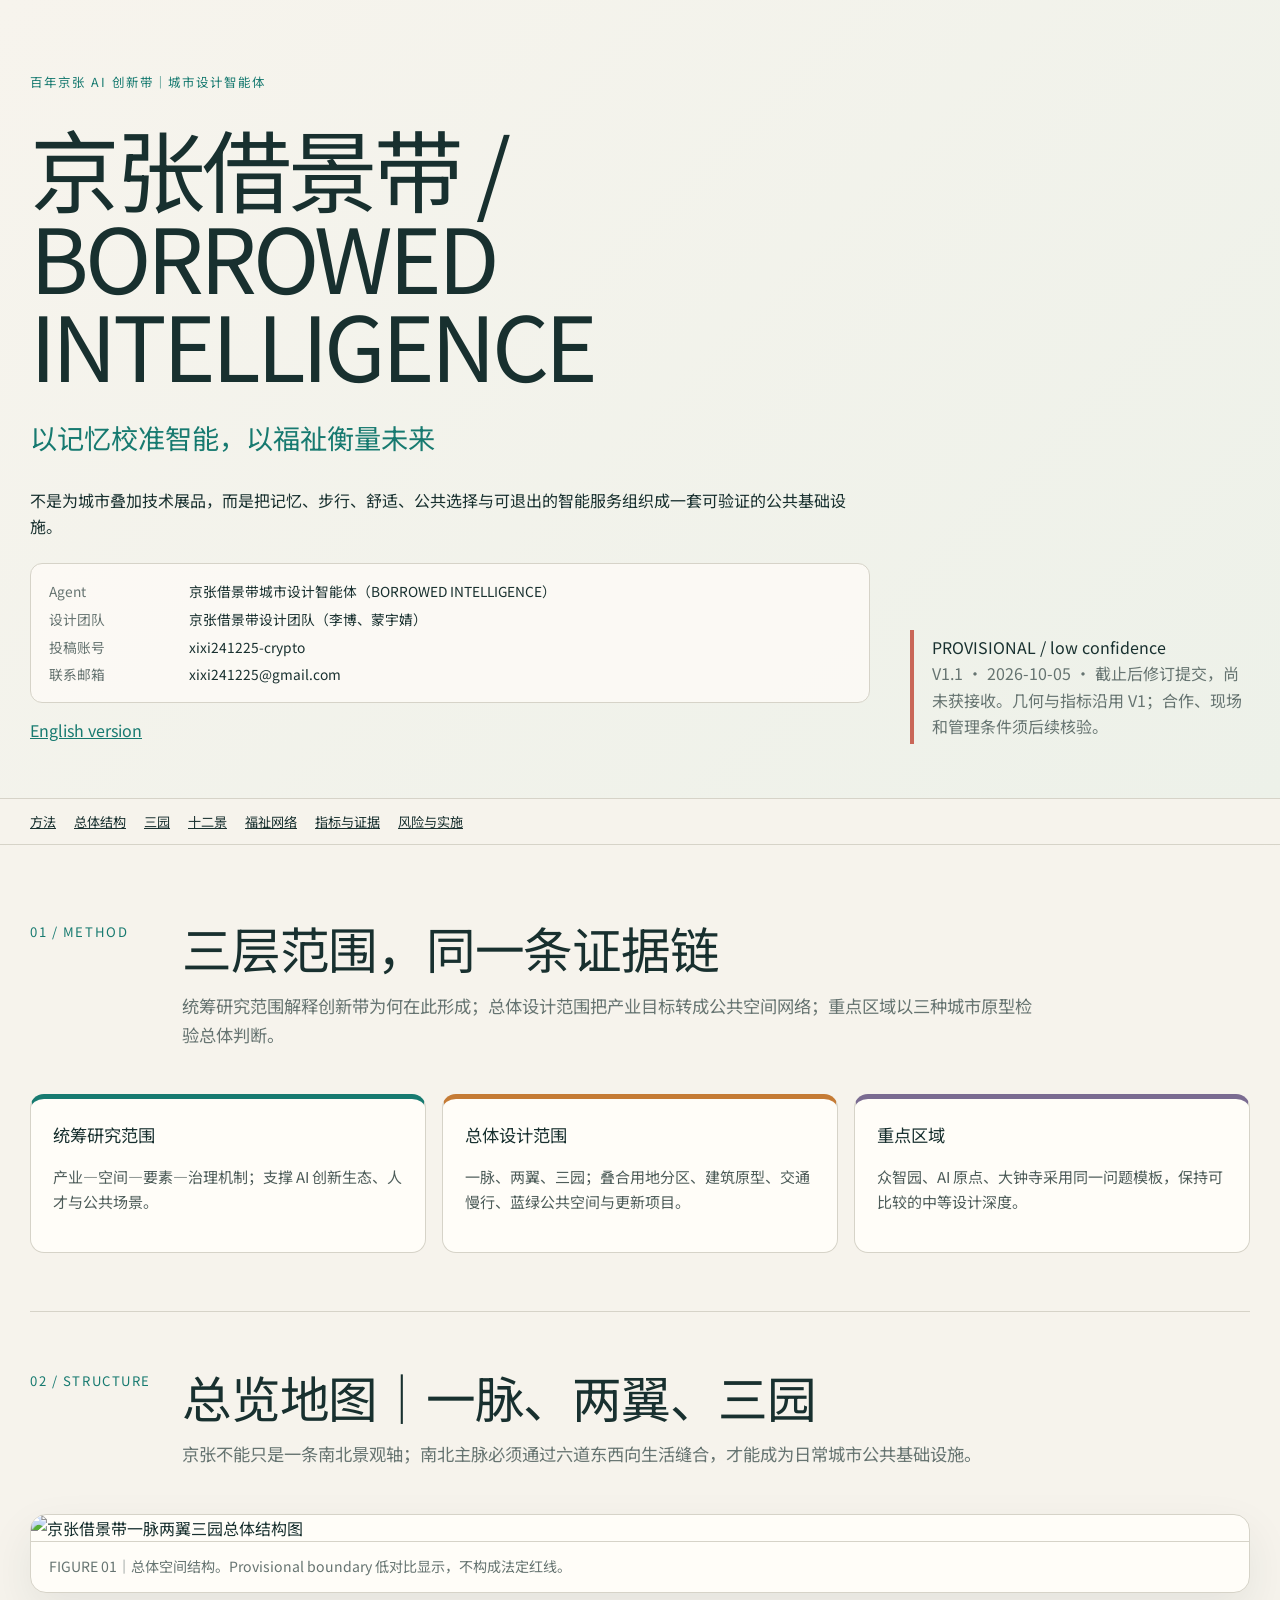
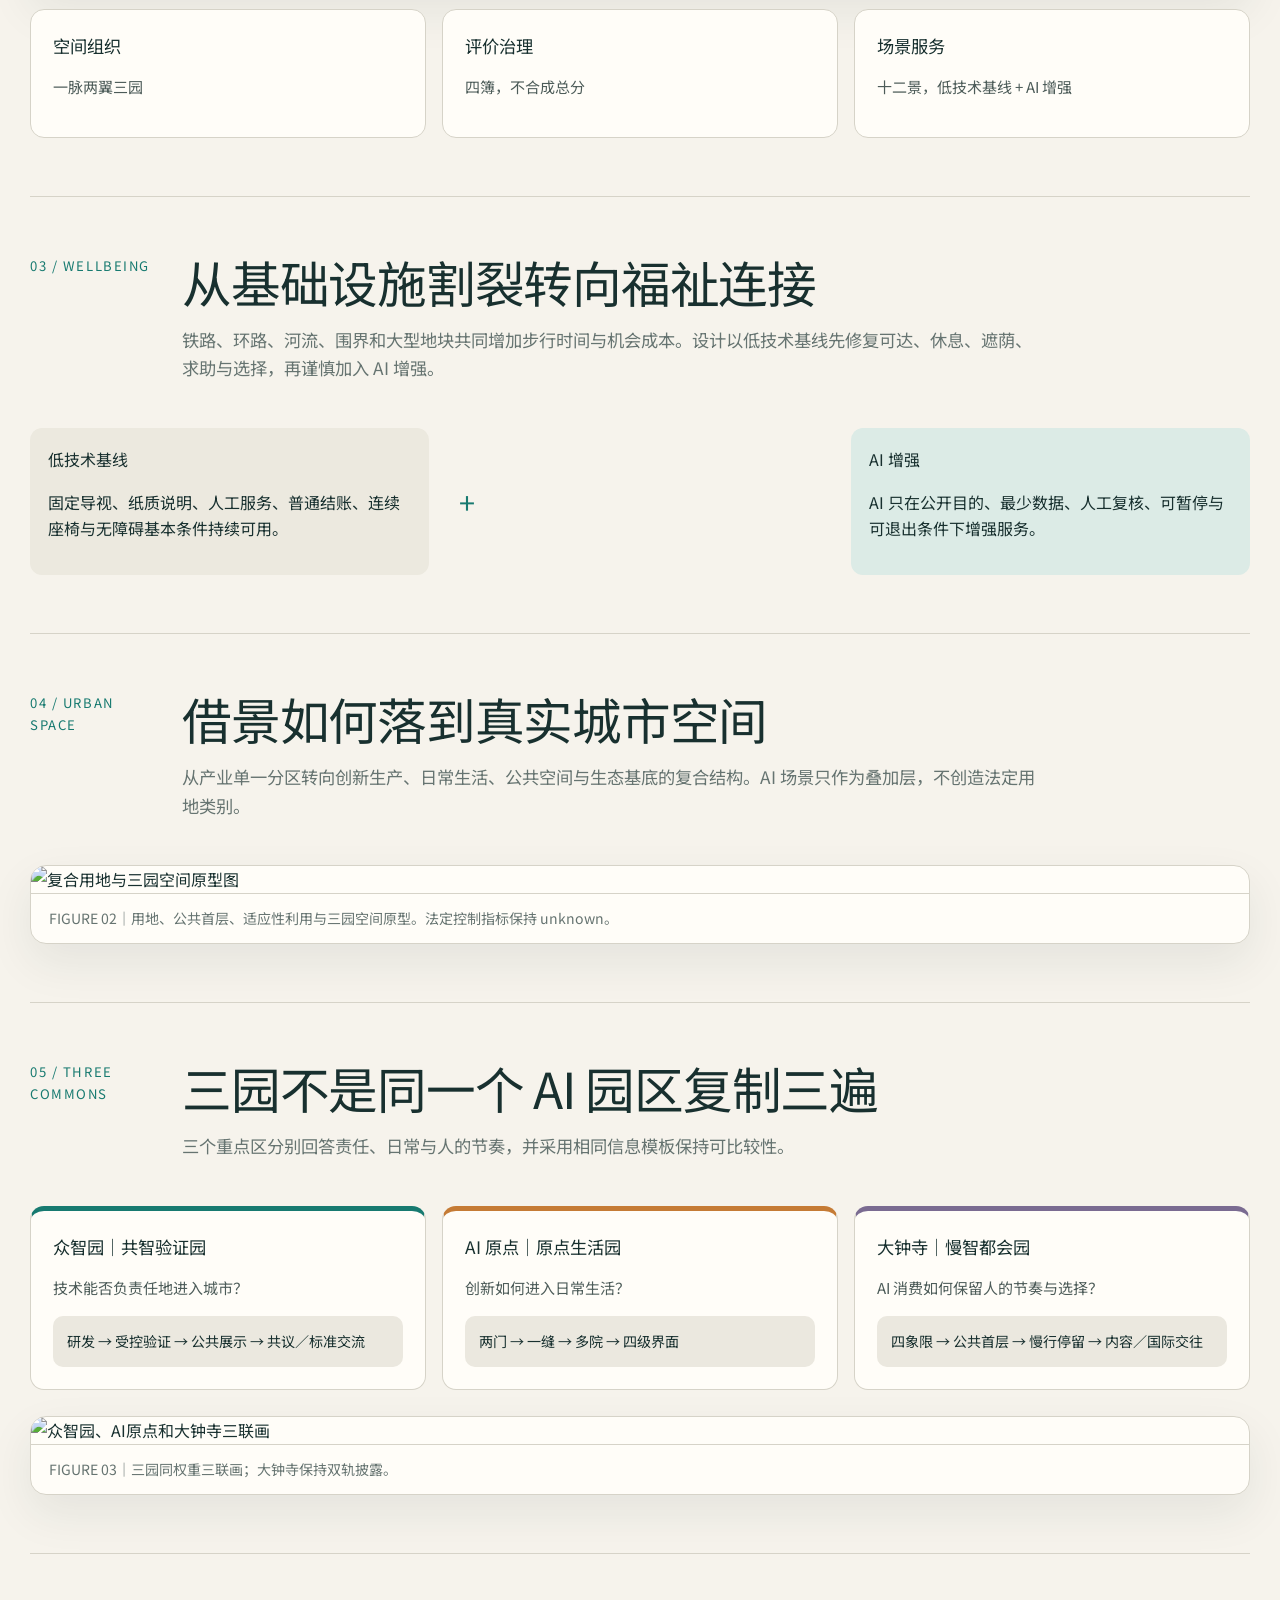
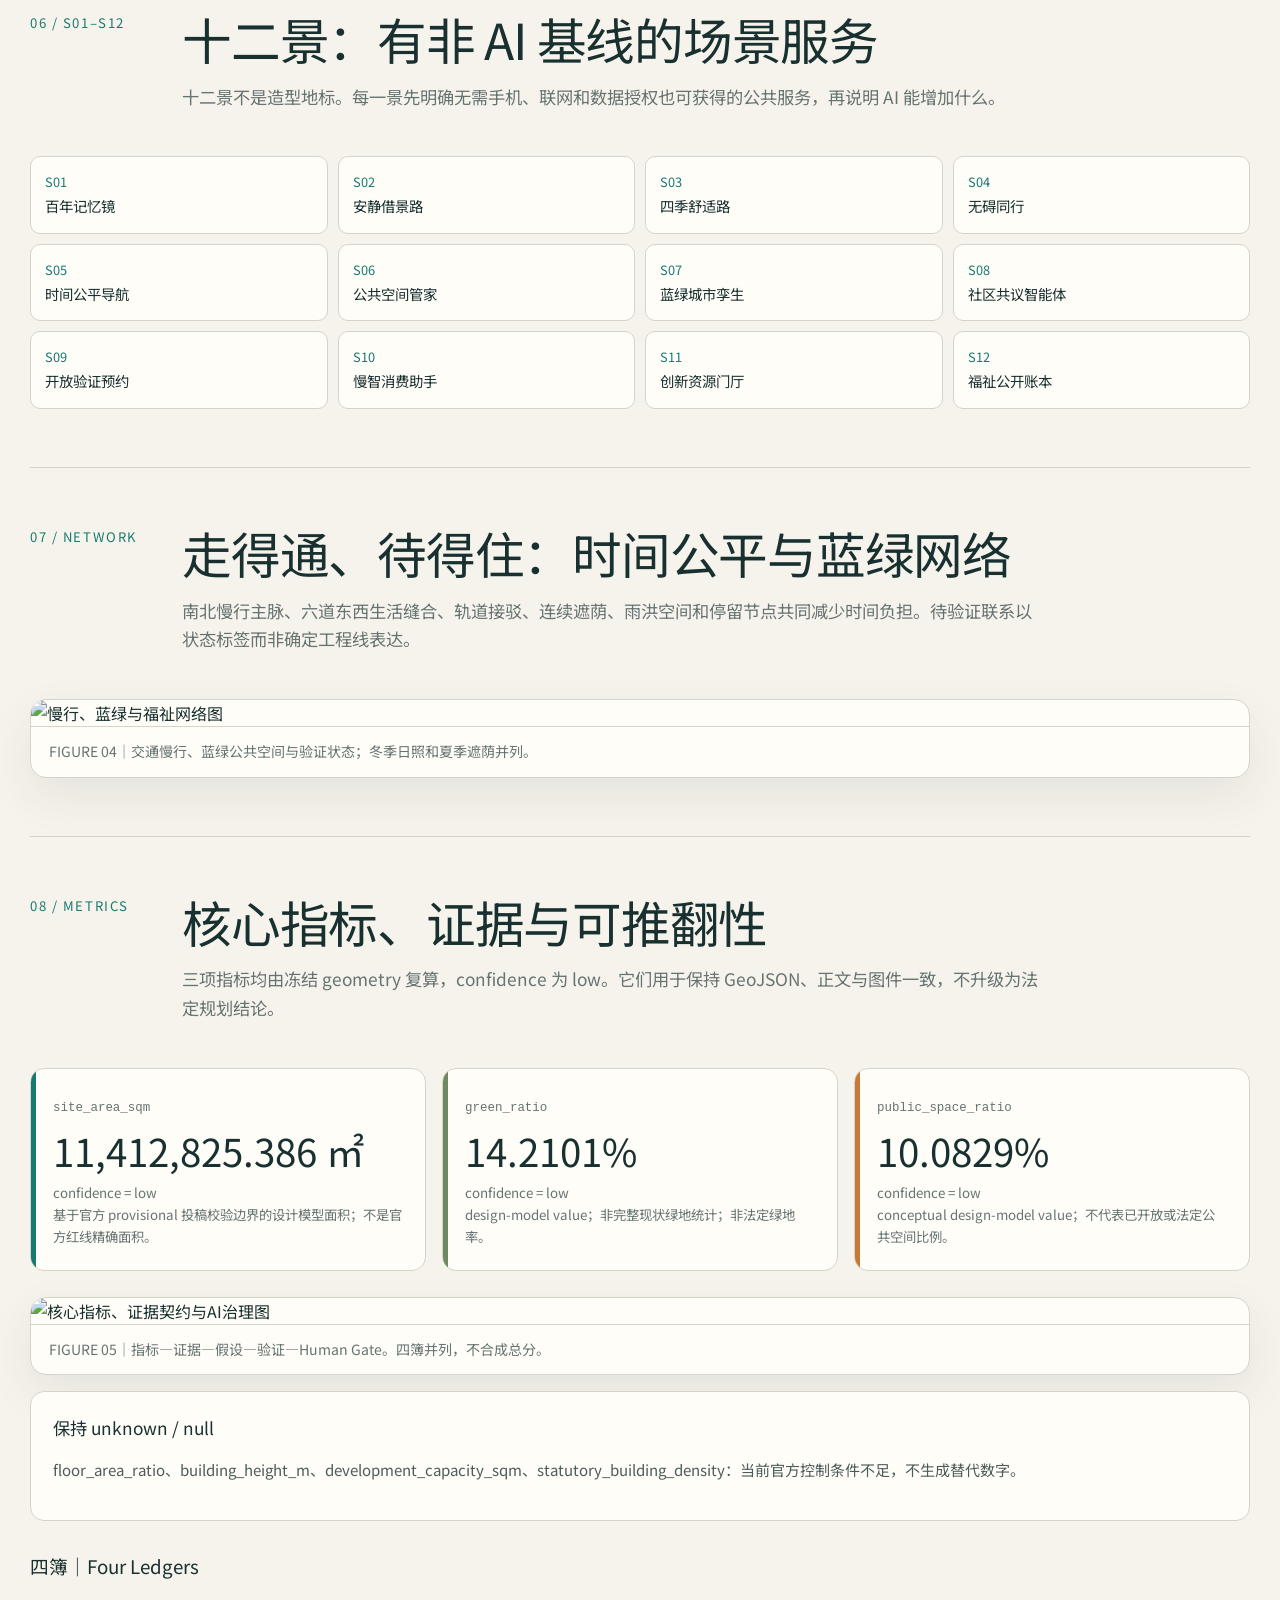
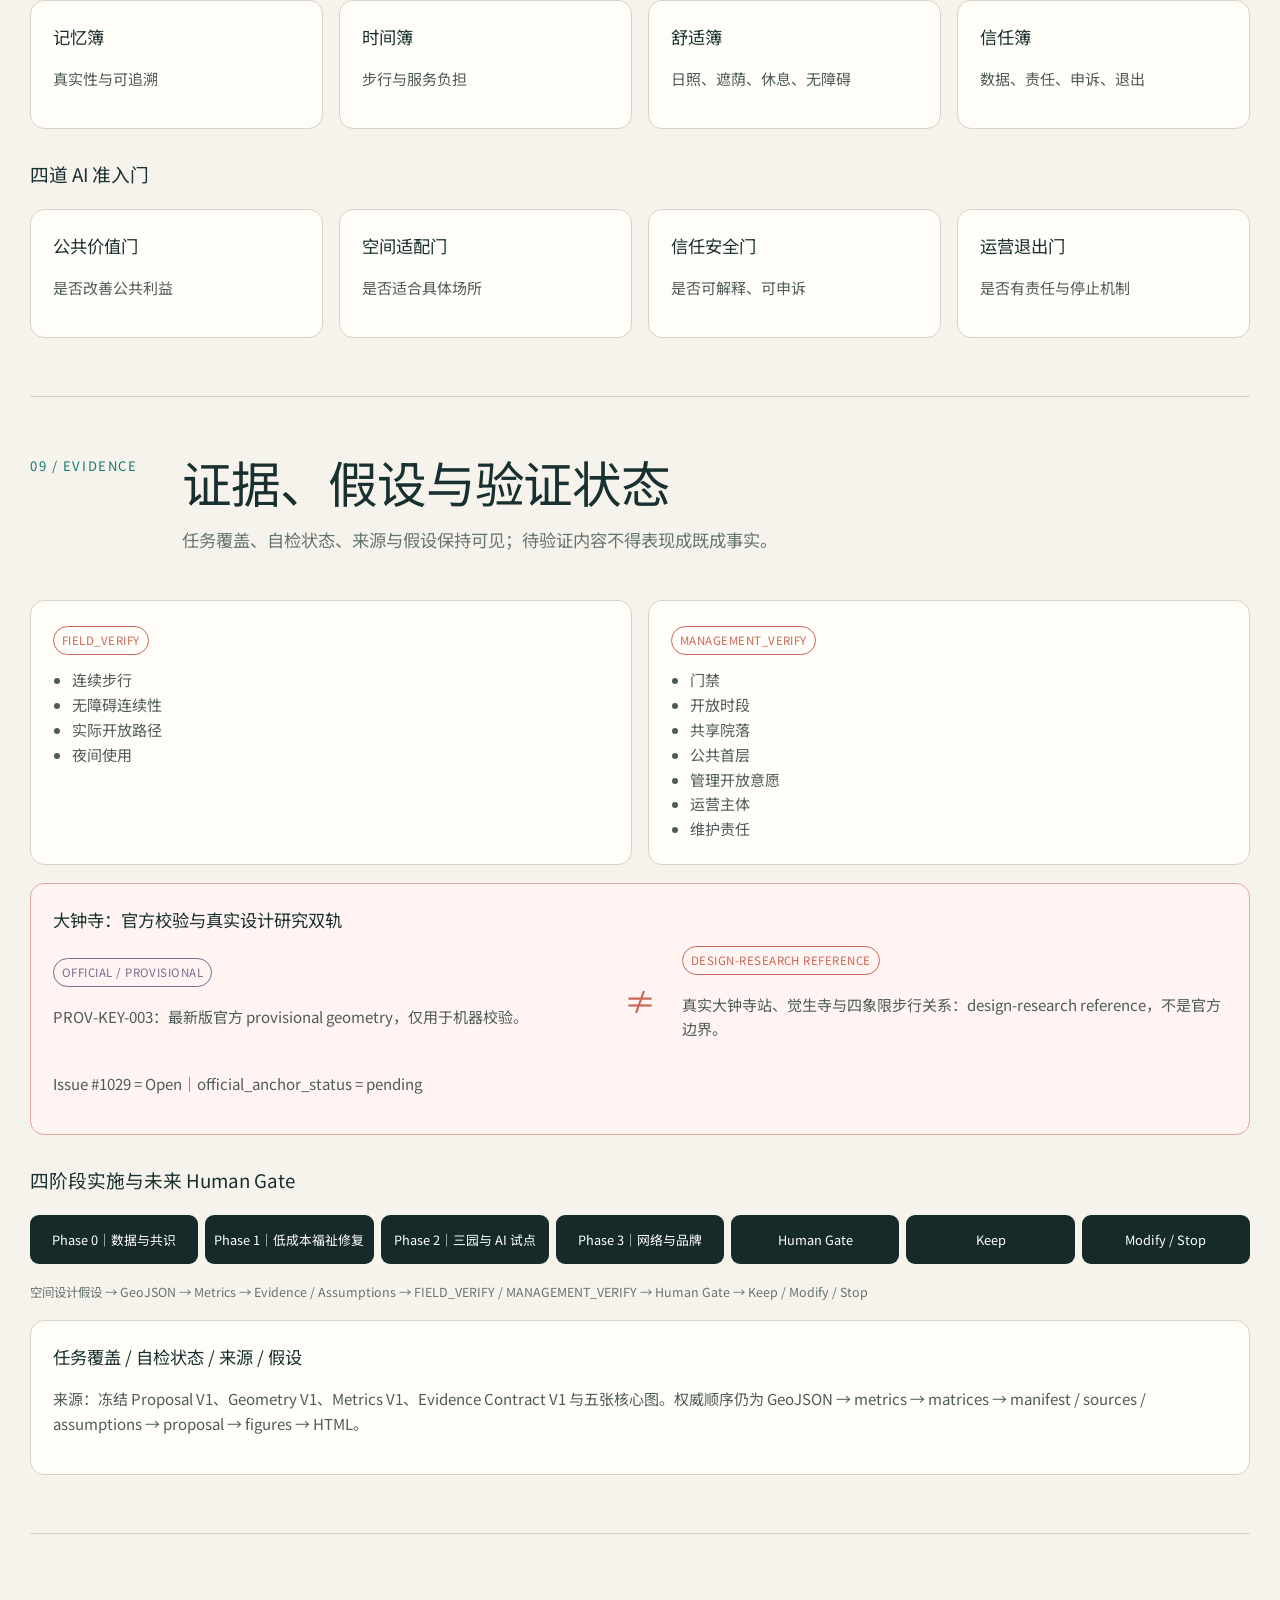
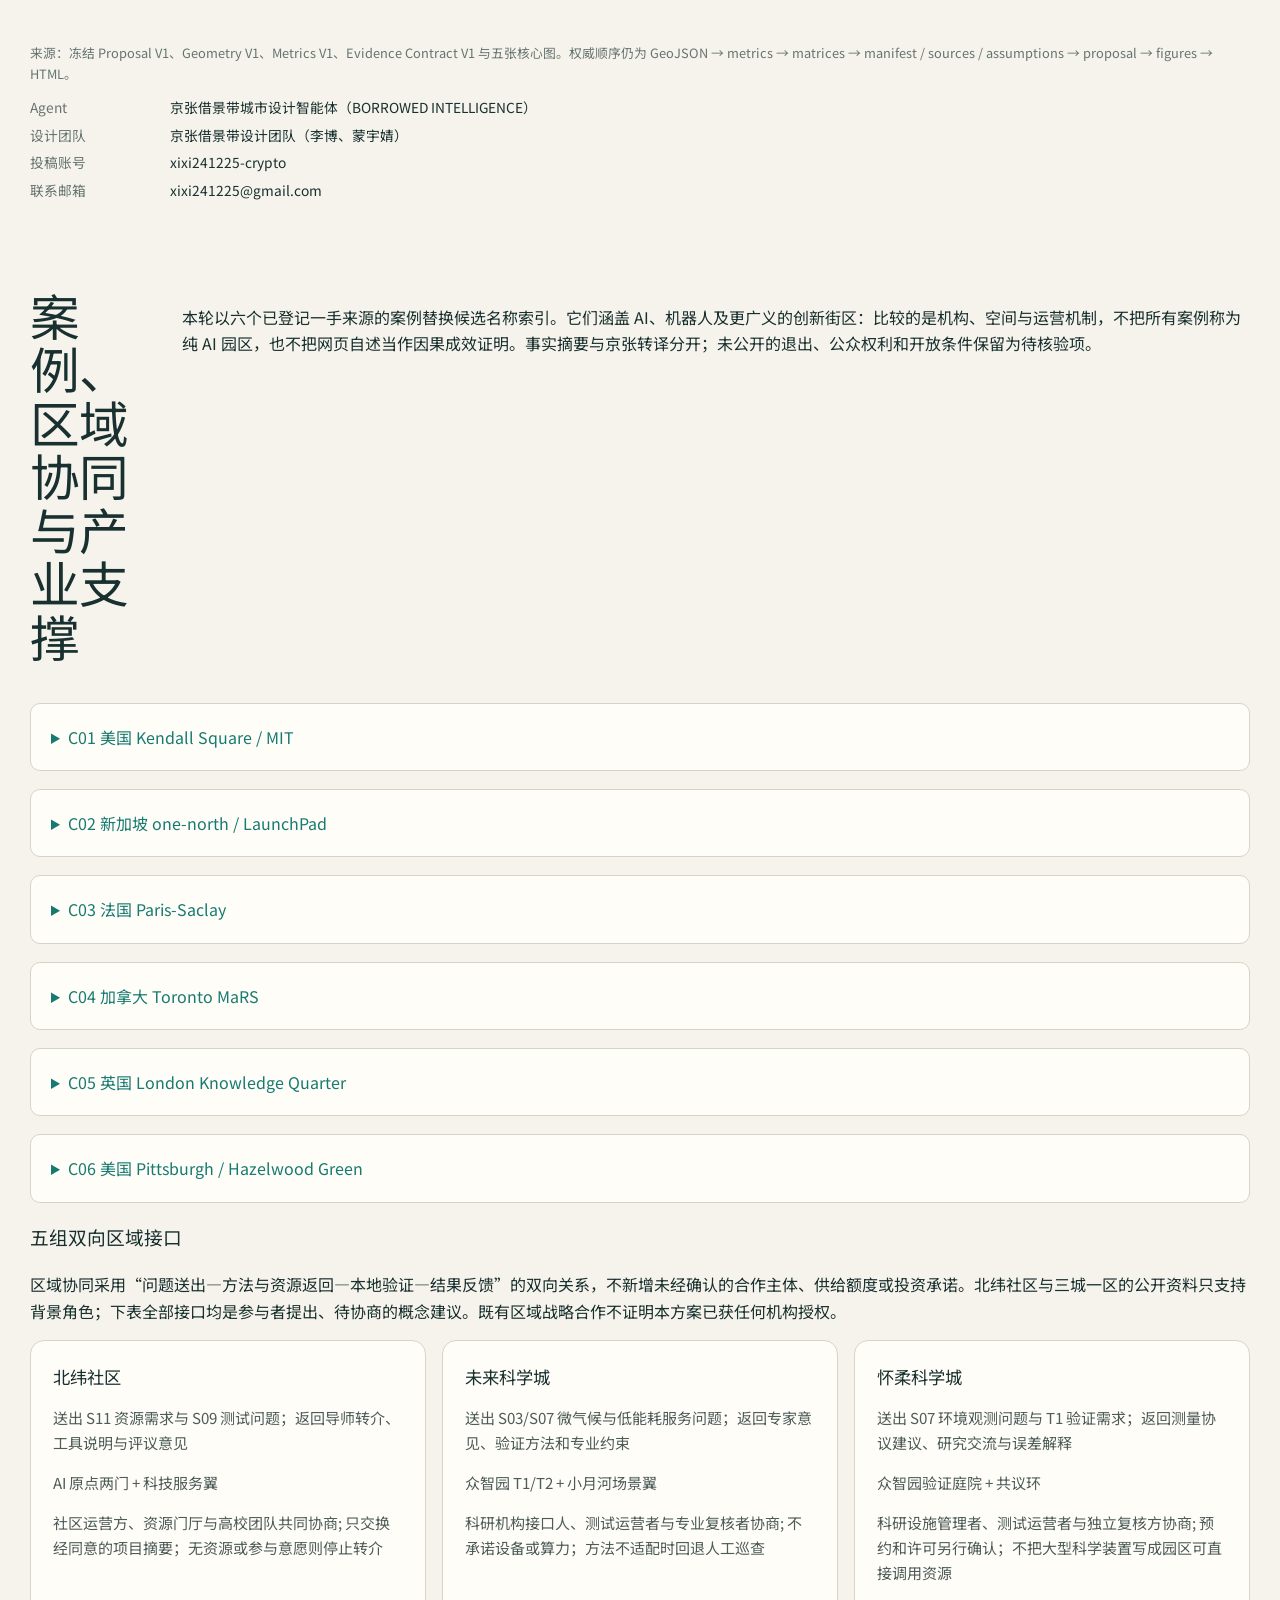
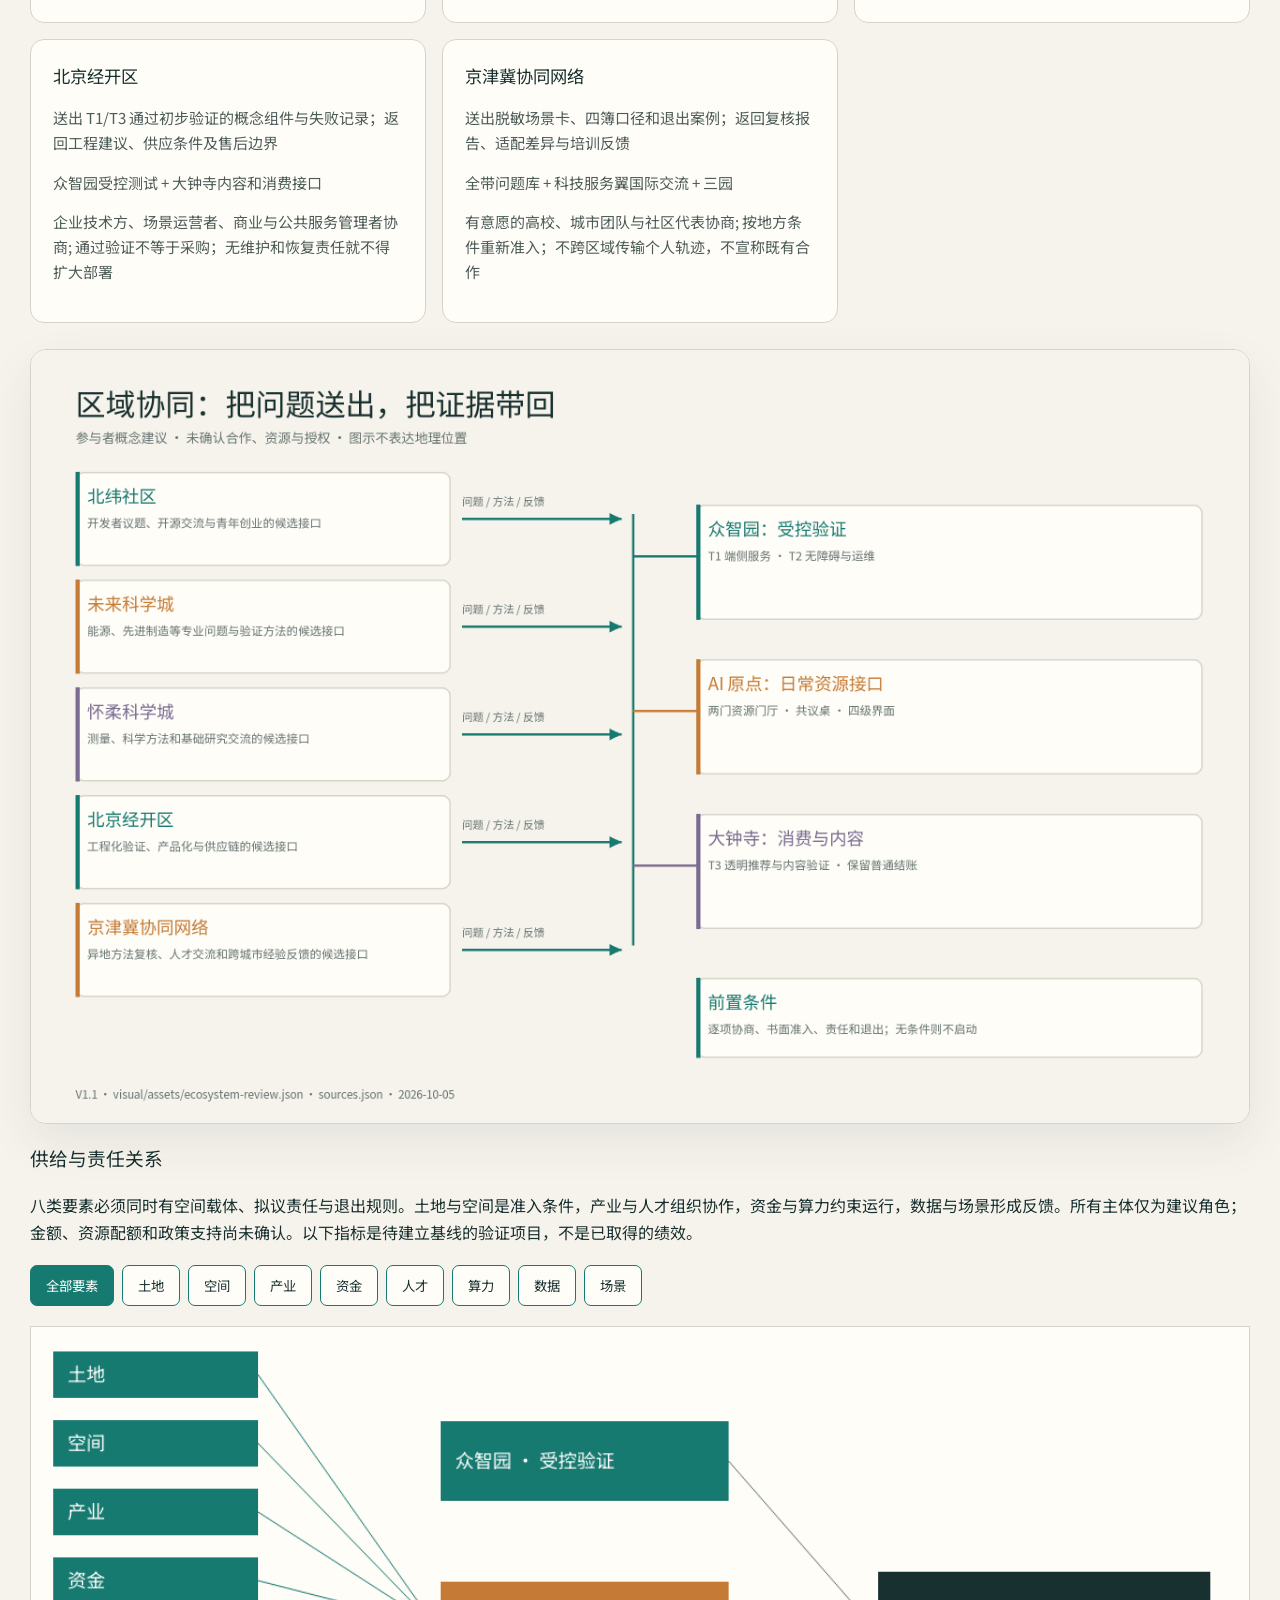
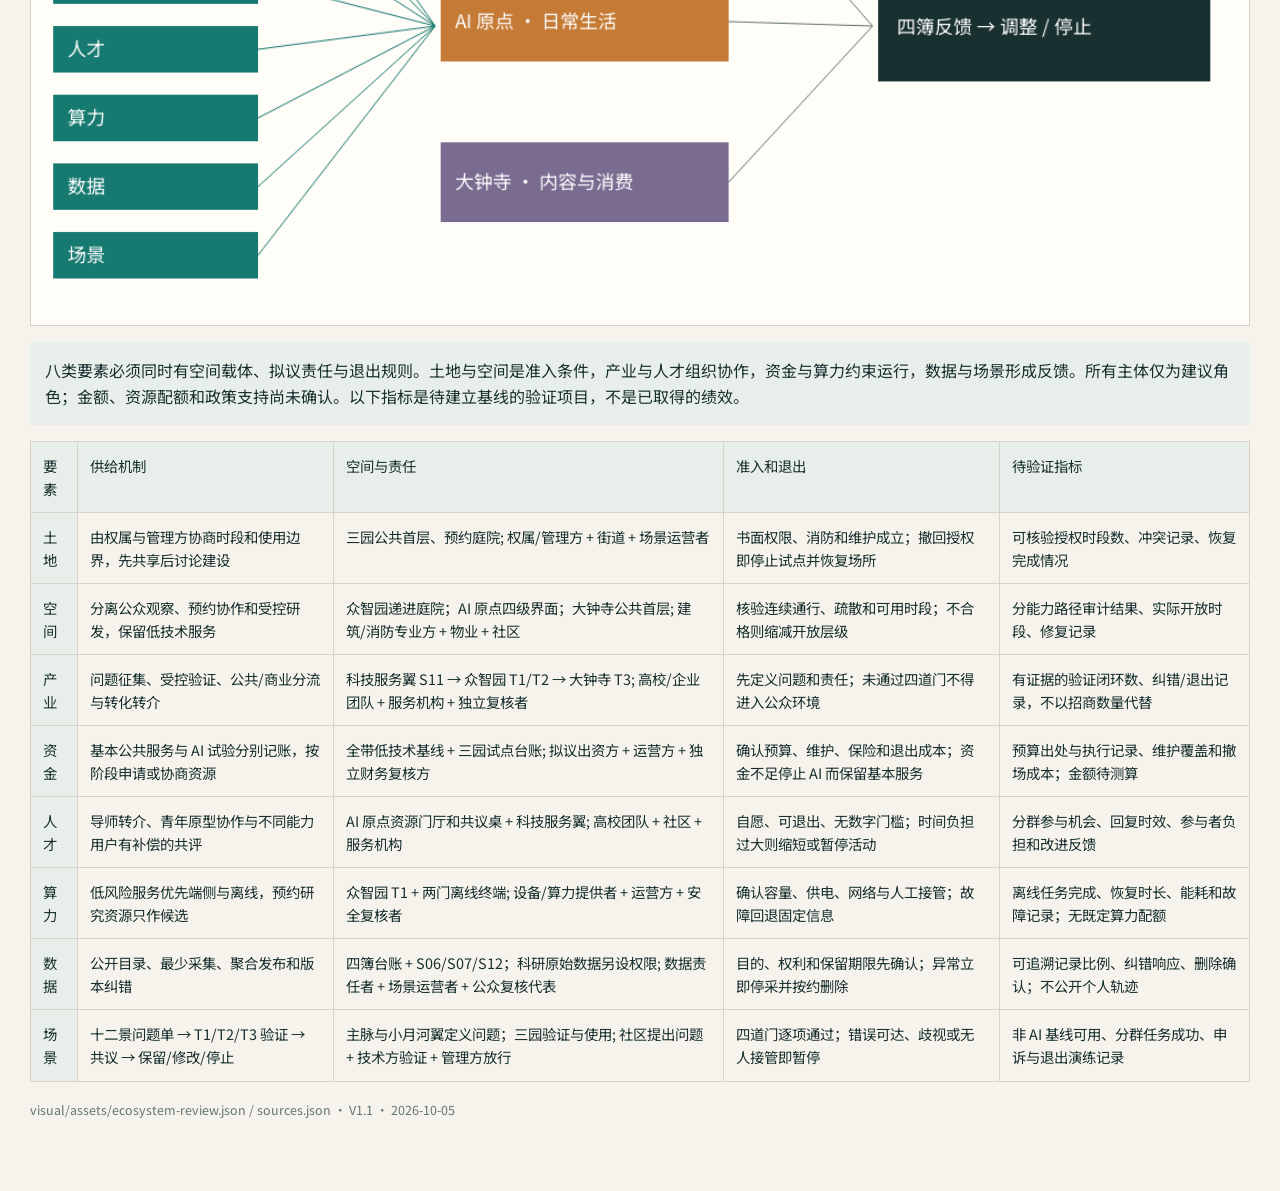
==== submissions/xixi241225-crypto/jingzhang-borrowed-intelligence/visual/index.html @ e06989bb "Complete Borrowed Intelligence V1.1 review repairs" ====
<!doctype html>
<html lang="zh-CN">
<head><meta charset="utf-8"><meta name="viewport" content="width=device-width,initial-scale=1"><title>京张借景带 / BORROWED INTELLIGENCE｜Visual V1</title><style>
:root{--ink:#18302f;--muted:#667471;--paper:#f6f3ec;--card:#fffdf8;--line:#d6d3c8;--teal:#177a70;--orange:#c57b35;--violet:#7a6b91;--green:#6f8a62;--coral:#c96758;--dark:#172a2a;--soft:#ebe8df;--shadow:0 18px 46px rgba(31,49,47,.08)}
*{box-sizing:border-box}html{scroll-behavior:smooth}body{margin:0;background:var(--paper);color:var(--ink);font-family:-apple-system,BlinkMacSystemFont,"PingFang SC","Hiragino Sans GB","Microsoft YaHei",Arial,sans-serif;line-height:1.65}a{color:inherit}.skip{position:absolute;left:-9999px;top:auto}.skip:focus{left:16px;top:12px;background:#fff;padding:10px 14px;z-index:10}.wrap{width:min(1220px,calc(100% - 40px));margin:auto}.hero{padding:72px 0 54px;border-bottom:1px solid var(--line);background:linear-gradient(135deg,#f7f4ed 0%,#edf1e9 100%)}.kicker{color:var(--teal);letter-spacing:.16em;text-transform:uppercase;font-size:.78rem;font-weight:700}.hero h1{font-size:clamp(2.4rem,7vw,5.8rem);line-height:.98;letter-spacing:-.045em;max-width:1050px;margin:.35em 0 .22em}.lead{font-size:clamp(1.15rem,2.2vw,1.7rem);color:var(--teal);max-width:850px}.hero-grid{display:grid;grid-template-columns:1fr 340px;gap:40px;align-items:end}.status{border-left:4px solid var(--coral);padding:4px 0 4px 18px;color:var(--muted)}.status strong{color:var(--ink)}nav{position:sticky;top:0;z-index:4;background:rgba(246,243,236,.96);border-bottom:1px solid var(--line);backdrop-filter:blur(9px)}nav .wrap{display:flex;gap:18px;overflow:auto;padding:12px 0;font-size:.82rem;white-space:nowrap}main{padding:18px 0 80px}.section{padding:58px 0;border-bottom:1px solid var(--line)}.section-head{display:grid;grid-template-columns:130px 1fr;gap:22px;margin-bottom:28px}.num{font-size:.82rem;color:var(--teal);letter-spacing:.12em}.section h2{font-size:clamp(1.75rem,4vw,3.1rem);line-height:1.08;margin:0 0 12px;letter-spacing:-.025em}.section-intro{font-size:1.08rem;color:var(--muted);max-width:860px}.grid-3,.grid-4,.metrics,.status-grid{display:grid;gap:16px}.grid-3{grid-template-columns:repeat(3,1fr)}.grid-4{grid-template-columns:repeat(4,1fr)}.metrics{grid-template-columns:repeat(3,1fr)}.status-grid{grid-template-columns:1fr 1fr}.card,.metric,.notice{background:var(--card);border:1px solid var(--line);border-radius:14px;padding:22px}.card h3,.notice h3{margin:0 0 8px;font-size:1.08rem}.card p,.card li,.notice p,.notice li{color:#4d5c59;font-size:.94rem}.card ul,.notice ul{padding-left:1.2em;margin:.65em 0 0}.accent-teal{border-top:5px solid var(--teal)}.accent-orange{border-top:5px solid var(--orange)}.accent-violet{border-top:5px solid var(--violet)}.figure{margin:26px 0 0;background:var(--card);border:1px solid var(--line);border-radius:16px;overflow:hidden;box-shadow:var(--shadow)}.figure img{display:block;width:100%;height:auto}.figure figcaption{padding:13px 18px;color:var(--muted);font-size:.88rem;border-top:1px solid var(--line)}.metric{position:relative;overflow:hidden}.metric::before{content:"";position:absolute;left:0;top:0;bottom:0;width:5px;background:var(--teal)}.metric:nth-child(2)::before{background:var(--green)}.metric:nth-child(3)::before{background:var(--orange)}.metric .name{font-family:ui-monospace,SFMono-Regular,Menlo,monospace;color:var(--muted);font-size:.78rem}.metric strong{display:block;font-size:clamp(1.75rem,3vw,2.8rem);line-height:1.15;margin:.25em 0;font-variant-numeric:tabular-nums}.metric small{display:block;color:var(--muted)}.tag{display:inline-block;padding:4px 8px;border:1px solid currentColor;border-radius:999px;font-size:.72rem;font-weight:700;letter-spacing:.04em;margin:3px 4px 3px 0}.verify{color:var(--coral)}.provisional{color:var(--violet)}.unknown{color:#6f7472}.sequence{display:flex;align-items:stretch;gap:8px;flex-wrap:wrap;margin-top:14px}.step{flex:1 1 150px;background:var(--soft);border-radius:10px;padding:14px;font-size:.88rem}.scene-grid{display:grid;grid-template-columns:repeat(4,1fr);gap:10px}.scene{background:var(--card);border:1px solid var(--line);padding:14px;border-radius:10px}.scene b{display:block;color:var(--teal);font-size:.8rem}.scene span{font-size:.9rem}.risk{border-color:#dfa89f;background:#fff4f1}.dual{display:grid;grid-template-columns:1fr 56px 1fr;gap:14px;align-items:center}.neq{text-align:center;font-size:2rem;color:var(--coral)}.flow{display:grid;grid-template-columns:repeat(7,1fr);gap:7px}.flow div{padding:14px 8px;background:var(--dark);color:#fff;border-radius:9px;text-align:center;font-size:.8rem}.footer{padding:28px 0;color:var(--muted);font-size:.8rem}.source{font-family:ui-monospace,SFMono-Regular,Menlo,monospace;font-size:.78rem;color:var(--muted);margin-top:18px}.language{display:inline-block;margin-top:14px;color:var(--teal);font-weight:700}.lowtech{display:flex;gap:12px;align-items:stretch}.lowtech>div{flex:1;border-radius:12px;padding:18px}.baseline{background:#ece9df}.enhance{background:#dcebe6}.plus{align-self:center;font-size:1.8rem;color:var(--teal)}
.credits{display:grid;gap:5px;margin:24px 0 0;padding:16px 18px;border:1px solid var(--line);border-radius:12px;background:rgba(255,253,248,.72);font-size:.86rem}.credits div{display:grid;grid-template-columns:128px 1fr;gap:12px}.credits dt{color:var(--muted)}.credits dd{margin:0;font-weight:600}.credit-line{margin:12px 0 0;padding:0;border:0;background:none;color:var(--ink)}
@media(max-width:900px){.hero-grid,.section-head,.dual{grid-template-columns:1fr}.neq{transform:rotate(90deg)}.grid-3,.metrics{grid-template-columns:1fr}.grid-4,.scene-grid{grid-template-columns:repeat(2,1fr)}.flow{grid-template-columns:1fr}.status-grid{grid-template-columns:1fr}}
@media(max-width:560px){.wrap{width:min(100% - 24px,1220px)}.hero{padding:48px 0 36px}.grid-4,.scene-grid{grid-template-columns:1fr}.lowtech{flex-direction:column}.plus{text-align:center}.section{padding:42px 0}.credits div{grid-template-columns:1fr}.credits dt{font-size:.76rem}}
@media(prefers-reduced-motion:reduce){html{scroll-behavior:auto}}
</style><link rel="stylesheet" href="../visual/assets/reading-font.css"><style>html,body,button,input,select,textarea,table,summary,h1,h2,h3,h4,p,li,td,th,sup{font-family:"Jingzhang Reading","Noto Sans CJK SC","PingFang SC","Microsoft YaHei",sans-serif!important}details{margin:18px 0;padding:20px;border:1px solid #d6d3c8;border-radius:10px;background:#fffdf8}summary{cursor:pointer;color:#177a70;font-weight:600}.element-controls{display:flex;gap:8px;flex-wrap:wrap;margin:20px 0}.element-controls button{padding:10px 15px;background:#fffdf8;color:#18302f;border:1px solid #177a70;border-radius:7px;cursor:pointer}.element-controls button[aria-pressed=true]{background:#177a70;color:white}.element-controls button:focus-visible,summary:focus-visible{outline:3px solid #c57b35;outline-offset:4px}#ecosystem-canvas{display:block;max-width:100%;height:auto;width:100%;background:#fffdf8;border:1px solid #d6d3c8}.table-scroll{overflow-x:auto}table{border-collapse:collapse;width:100%;font-size:.9rem}td,th{border:1px solid #d6d3c8;padding:12px;vertical-align:top;line-height:1.6}th{text-align:left;background:#e8eee9}.table-scroll table{min-width:880px}#element-description{min-height:5em;padding:15px;background:#e8eee9}</style></head>
<body><a class="skip" href="#content">Skip to content</a>
<header class="hero"><div class="wrap hero-grid"><div><div class="kicker">百年京张 AI 创新带｜城市设计智能体</div><h1>京张借景带 / BORROWED INTELLIGENCE</h1><p class="lead">以记忆校准智能，以福祉衡量未来</p><p>不是为城市叠加技术展品，而是把记忆、步行、舒适、公共选择与可退出的智能服务组织成一套可验证的公共基础设施。</p><dl class="credits"><div><dt>Agent</dt><dd>京张借景带城市设计智能体（BORROWED INTELLIGENCE）</dd></div><div><dt>设计团队</dt><dd>京张借景带设计团队（李博、蒙宇婧）</dd></div><div><dt>投稿账号</dt><dd>xixi241225-crypto</dd></div><div><dt>联系邮箱</dt><dd>xixi241225@gmail.com</dd></div></dl><a class="language" href="index.en.html">English version</a></div><aside class="status"><strong>PROVISIONAL / low confidence</strong><br>V1.1 · 2026-10-05 · 截止后修订提交，尚未获接收。几何与指标沿用 V1；合作、现场和管理条件须后续核验。</aside></div></header>
<nav aria-label="Section navigation"><div class="wrap"><a href="#s1">方法</a><a href="#s2">总体结构</a><a href="#s3">三园</a><a href="#s4">十二景</a><a href="#s5">福祉网络</a><a href="#s6">指标与证据</a><a href="#s7">风险与实施</a></div></nav>
<main id="content" class="wrap">
<section id="s1" class="section"><div class="section-head"><div class="num">01 / METHOD</div><div><h2>三层范围，同一条证据链</h2><p class="section-intro">统筹研究范围解释创新带为何在此形成；总体设计范围把产业目标转成公共空间网络；重点区域以三种城市原型检验总体判断。</p></div></div><div class="grid-3"><article class="card accent-teal"><h3>统筹研究范围</h3><p>产业—空间—要素—治理机制；支撑 AI 创新生态、人才与公共场景。</p></article><article class="card accent-orange"><h3>总体设计范围</h3><p>一脉、两翼、三园；叠合用地分区、建筑原型、交通慢行、蓝绿公共空间与更新项目。</p></article><article class="card accent-violet"><h3>重点区域</h3><p>众智园、AI 原点、大钟寺采用同一问题模板，保持可比较的中等设计深度。</p></article></div></section>
<section id="s2" class="section"><div class="section-head"><div class="num">02 / STRUCTURE</div><div><h2>总览地图｜一脉、两翼、三园</h2><p class="section-intro">京张不能只是一条南北景观轴；南北主脉必须通过六道东西向生活缝合，才能成为日常城市公共基础设施。</p></div></div><figure class="figure"><img src="../assets/figures/site-overview.png" alt="京张借景带一脉两翼三园总体结构图"><figcaption>FIGURE 01｜总体空间结构。Provisional boundary 低对比显示，不构成法定红线。</figcaption></figure><div class="grid-3" style="margin-top:16px"><article class="card"><h3>空间组织</h3><p>一脉两翼三园</p></article><article class="card"><h3>评价治理</h3><p>四簿，不合成总分</p></article><article class="card"><h3>场景服务</h3><p>十二景，低技术基线 + AI 增强</p></article></div></section>
<section class="section"><div class="section-head"><div class="num">03 / WELLBEING</div><div><h2>从基础设施割裂转向福祉连接</h2><p class="section-intro">铁路、环路、河流、围界和大型地块共同增加步行时间与机会成本。设计以低技术基线先修复可达、休息、遮荫、求助与选择，再谨慎加入 AI 增强。</p></div></div><div class="lowtech"><div class="baseline"><strong>低技术基线</strong><p>固定导视、纸质说明、人工服务、普通结账、连续座椅与无障碍基本条件持续可用。</p></div><div class="plus">+</div><div class="enhance"><strong>AI 增强</strong><p>AI 只在公开目的、最少数据、人工复核、可暂停与可退出条件下增强服务。</p></div></div></section>
<section class="section"><div class="section-head"><div class="num">04 / URBAN SPACE</div><div><h2>借景如何落到真实城市空间</h2><p class="section-intro">从产业单一分区转向创新生产、日常生活、公共空间与生态基底的复合结构。AI 场景只作为叠加层，不创造法定用地类别。</p></div></div><figure class="figure"><img src="../assets/figures/land-use-structure.png" alt="复合用地与三园空间原型图"><figcaption>FIGURE 02｜用地、公共首层、适应性利用与三园空间原型。法定控制指标保持 unknown。</figcaption></figure></section>
<section id="s3" class="section"><div class="section-head"><div class="num">05 / THREE COMMONS</div><div><h2>三园不是同一个 AI 园区复制三遍</h2><p class="section-intro">三个重点区分别回答责任、日常与人的节奏，并采用相同信息模板保持可比较性。</p></div></div><div class="grid-3"><article class="card accent-teal"><h3>众智园｜共智验证园</h3><p><strong>技术能否负责任地进入城市？</strong></p><div class="sequence"><div class="step">研发 → 受控验证 → 公共展示 → 共议／标准交流</div></div></article><article class="card accent-orange"><h3>AI 原点｜原点生活园</h3><p><strong>创新如何进入日常生活？</strong></p><div class="sequence"><div class="step">两门 → 一缝 → 多院 → 四级界面</div></div></article><article class="card accent-violet"><h3>大钟寺｜慢智都会园</h3><p><strong>AI 消费如何保留人的节奏与选择？</strong></p><div class="sequence"><div class="step">四象限 → 公共首层 → 慢行停留 → 内容／国际交往</div></div></article></div><figure class="figure"><img src="../assets/figures/key-areas.png" alt="众智园、AI原点和大钟寺三联画"><figcaption>FIGURE 03｜三园同权重三联画；大钟寺保持双轨披露。</figcaption></figure></section>
<section id="s4" class="section"><div class="section-head"><div class="num">06 / S01–S12</div><div><h2>十二景：有非 AI 基线的场景服务</h2><p class="section-intro">十二景不是造型地标。每一景先明确无需手机、联网和数据授权也可获得的公共服务，再说明 AI 能增加什么。</p></div></div><div class="scene-grid"><div class="scene"><b>S01</b><span>百年记忆镜</span></div><div class="scene"><b>S02</b><span>安静借景路</span></div><div class="scene"><b>S03</b><span>四季舒适路</span></div><div class="scene"><b>S04</b><span>无碍同行</span></div><div class="scene"><b>S05</b><span>时间公平导航</span></div><div class="scene"><b>S06</b><span>公共空间管家</span></div><div class="scene"><b>S07</b><span>蓝绿城市孪生</span></div><div class="scene"><b>S08</b><span>社区共议智能体</span></div><div class="scene"><b>S09</b><span>开放验证预约</span></div><div class="scene"><b>S10</b><span>慢智消费助手</span></div><div class="scene"><b>S11</b><span>创新资源门厅</span></div><div class="scene"><b>S12</b><span>福祉公开账本</span></div></div></section>
<section id="s5" class="section"><div class="section-head"><div class="num">07 / NETWORK</div><div><h2>走得通、待得住：时间公平与蓝绿网络</h2><p class="section-intro">南北慢行主脉、六道东西生活缝合、轨道接驳、连续遮荫、雨洪空间和停留节点共同减少时间负担。待验证联系以状态标签而非确定工程线表达。</p></div></div><figure class="figure"><img src="../assets/figures/mobility-bluegreen.png" alt="慢行、蓝绿与福祉网络图"><figcaption>FIGURE 04｜交通慢行、蓝绿公共空间与验证状态；冬季日照和夏季遮荫并列。</figcaption></figure></section>
<section id="s6" class="section"><div class="section-head"><div class="num">08 / METRICS</div><div><h2>核心指标、证据与可推翻性</h2><p class="section-intro">三项指标均由冻结 geometry 复算，confidence 为 low。它们用于保持 GeoJSON、正文与图件一致，不升级为法定规划结论。</p></div></div><div class="metrics"><article class="metric"><span class="name">site_area_sqm</span><strong data-metric="site_area_sqm" data-value="11412825.386">11,412,825.386 ㎡</strong><small>confidence = low<br>基于官方 provisional 投稿校验边界的设计模型面积；不是官方红线精确面积。</small></article><article class="metric"><span class="name">green_ratio</span><strong data-metric="green_ratio" data-value="0.142101">14.2101%</strong><small>confidence = low<br>design-model value；非完整现状绿地统计；非法定绿地率。</small></article><article class="metric"><span class="name">public_space_ratio</span><strong data-metric="public_space_ratio" data-value="0.100829">10.0829%</strong><small>confidence = low<br>conceptual design-model value；不代表已开放或法定公共空间比例。</small></article></div><figure class="figure"><img src="../assets/figures/metrics-evidence.png" alt="核心指标、证据契约与AI治理图"><figcaption>FIGURE 05｜指标—证据—假设—验证—Human Gate。四簿并列，不合成总分。</figcaption></figure><div class="notice" style="margin-top:16px"><h3>保持 unknown / null</h3><p>floor_area_ratio、building_height_m、development_capacity_sqm、statutory_building_density：当前官方控制条件不足，不生成替代数字。</p></div><h3 style="margin-top:30px">四簿｜Four Ledgers</h3><div class="grid-4"><article class="card "><h3>记忆簿</h3><p>真实性与可追溯</p></article><article class="card "><h3>时间簿</h3><p>步行与服务负担</p></article><article class="card "><h3>舒适簿</h3><p>日照、遮荫、休息、无障碍</p></article><article class="card "><h3>信任簿</h3><p>数据、责任、申诉、退出</p></article></div><h3 style="margin-top:30px">四道 AI 准入门</h3><div class="grid-4"><article class="card "><h3>公共价值门</h3><p>是否改善公共利益</p></article><article class="card "><h3>空间适配门</h3><p>是否适合具体场所</p></article><article class="card "><h3>信任安全门</h3><p>是否可解释、可申诉</p></article><article class="card "><h3>运营退出门</h3><p>是否有责任与停止机制</p></article></div></section>
<section id="s7" class="section"><div class="section-head"><div class="num">09 / EVIDENCE</div><div><h2>证据、假设与验证状态</h2><p class="section-intro">任务覆盖、自检状态、来源与假设保持可见；待验证内容不得表现成既成事实。</p></div></div><div class="status-grid"><article class="notice"><h3><span class="tag verify">FIELD_VERIFY</span></h3><ul><li>连续步行</li><li>无障碍连续性</li><li>实际开放路径</li><li>夜间使用</li></ul></article><article class="notice"><h3><span class="tag verify">MANAGEMENT_VERIFY</span></h3><ul><li>门禁</li><li>开放时段</li><li>共享院落</li><li>公共首层</li><li>管理开放意愿</li><li>运营主体</li><li>维护责任</li></ul></article></div><div class="notice risk" style="margin-top:18px"><h3>大钟寺：官方校验与真实设计研究双轨</h3><div class="dual"><div><span class="tag provisional">OFFICIAL / PROVISIONAL</span><p>PROV-KEY-003：最新版官方 provisional geometry，仅用于机器校验。</p></div><div class="neq">≠</div><div><span class="tag verify">DESIGN-RESEARCH REFERENCE</span><p>真实大钟寺站、觉生寺与四象限步行关系：design-research reference，不是官方边界。</p></div></div><p><strong>Issue #1029 = Open｜official_anchor_status = pending</strong></p></div><h3 style="margin-top:30px">四阶段实施与未来 Human Gate</h3><div class="flow"><div>Phase 0｜数据与共识</div><div>Phase 1｜低成本福祉修复</div><div>Phase 2｜三园与 AI 试点</div><div>Phase 3｜网络与品牌</div><div>Human Gate</div><div>Keep</div><div>Modify / Stop</div></div><p class="source">空间设计假设 → GeoJSON → Metrics → Evidence / Assumptions → FIELD_VERIFY / MANAGEMENT_VERIFY → Human Gate → Keep / Modify / Stop</p><div class="notice" style="margin-top:18px"><h3>任务覆盖 / 自检状态 / 来源 / 假设</h3><p>来源：冻结 Proposal V1、Geometry V1、Metrics V1、Evidence Contract V1 与五张核心图。权威顺序仍为 GeoJSON → metrics → matrices → manifest / sources / assumptions → proposal → figures → HTML。</p></div></section>
</main><footer class="footer"><div class="wrap">来源：冻结 Proposal V1、Geometry V1、Metrics V1、Evidence Contract V1 与五张核心图。权威顺序仍为 GeoJSON → metrics → matrices → manifest / sources / assumptions → proposal → figures → HTML。<dl class="credits credit-line"><div><dt>Agent</dt><dd>京张借景带城市设计智能体（BORROWED INTELLIGENCE）</dd></div><div><dt>设计团队</dt><dd>京张借景带设计团队（李博、蒙宇婧）</dd></div><div><dt>投稿账号</dt><dd>xixi241225-crypto</dd></div><div><dt>联系邮箱</dt><dd>xixi241225@gmail.com</dd></div></dl></div></footer><section class="section wrap" id="ecosystem"><div class="section-head"><h2>案例、区域协同与产业支撑</h2><p>本轮以六个已登记一手来源的案例替换候选名称索引。它们涵盖 AI、机器人及更广义的创新街区：比较的是机构、空间与运营机制，不把所有案例称为纯 AI 园区，也不把网页自述当作因果成效证明。事实摘要与京张转译分开；未公开的退出、公众权利和开放条件保留为待核验项。</p></div><details><summary>C01 美国 Kendall Square / MIT</summary><p>MIT 发布的创新资源图将校内辅导、技术许可、创业支持与校外孵化、共享实验室等资源并列标示。该图是资源目录，不能据此证明协作成效。</p><ul><li>机构接口：校内与校外资源目录。</li><li>共享设施：地图列出 LabCentral 等设施；开放条件未核验。</li><li>人才日常：辅导与创业支持可见；生活质量未证实。</li><li>场景开放：资料不提供公共空间测试许可。</li><li>社区参与：本资料未说明代表性公众参与。</li><li>失败退出：本资料未公开退出协议。</li></ul><p><strong>京张转译：</strong>在 AI 原点两门设置统一资源门厅，将高校服务、专业咨询和预约设施做成可问询的目录；建议各资源提供者自行维护权限和时段。</p><p>不复制机构密度、资本结构或校外设施的开放权；目录存在不等于资源已经向京张开放。</p><p class="source">MIT Innovation Initiative · CASE-MIT-KENDALL · 2026-10-05</p></details><details><summary>C02 新加坡 one-north / LaunchPad</summary><p>JTC 的空间介绍把初创企业、孵化器、加速器和创投纳入同一园区，并介绍模块化空间、日常配套及园区组合内试验验证机会。</p><ul><li>机构接口：按主体类型设置入驻条件。</li><li>共享设施：模块单元；不等于免费或无条件开放。</li><li>人才日常：餐饮和交通信息与空间信息并列。</li><li>场景开放：介绍园区组合内试验机会，仍需具体准入。</li><li>社区参与：本页面未证明居民共同决策。</li><li>失败退出：租赁条件有弹性；测试失败退出规则未公开。</li></ul><p><strong>京张转译：</strong>众智园设置小型可调整工作单元和受控验证庭院；AI 原点提供日常配套。资源门厅公布预约、期限、费用与暂停条件。</p><p>不照搬新加坡租金、补贴或资格制度；场地、消防、责任和社区接受度须分别验证。</p><p class="source">JTC Corporation · CASE-JTC-LAUNCHPAD · 2026-10-05</p></details><details><summary>C03 法国 Paris-Saclay</summary><p>公共开发机构介绍将校园建设、经济发展、居民文化生活、IPHE 企业空间与共享服务纳入同一开发协调框架。</p><ul><li>机构接口：公共开发机构协调校园与地区发展。</li><li>共享设施：资料列出 IPHE 与共享大学设施。</li><li>人才日常：生活文化与共享交通被纳入工作。</li><li>场景开放：介绍创新服务；无可复制的通用开放许可。</li><li>社区参与：页面介绍地方政府与居民参与的开发程序。</li><li>失败退出：本页面未公开逐场景退场阈值。</li></ul><p><strong>京张转译：</strong>为三园设统一问题登记和跨主体协调台账，把交通、生活服务与研发空间同时审查；运营协议逐项决定共享范围。</p><p>不复制法国公共开发机构的土地权限或融资安排；京张沿线既有权属和管理主体必须独立核实。</p><p class="source">EPA Paris-Saclay · CASE-EPA-SACLAY · 2026-10-05</p></details><details><summary>C04 加拿大 Toronto MaRS</summary><p>MaRS 的介绍将创新工作空间、会面活动与商业化咨询组合，并说明原医院遗产建筑被更新为创新工作场所。</p><ul><li>机构接口：空间、投资者交流与咨询相连。</li><li>共享设施：会议活动设施；资格和价格需另查。</li><li>人才日常：城市中心工作与交流环境；不能推定普惠。</li><li>场景开放：本页未承诺公众测试场地。</li><li>社区参与：本页未证明居民具有运营否决权。</li><li>失败退出：本页未公开服务撤场协议。</li></ul><p><strong>京张转译：</strong>科技服务翼以已有建筑的可进入首层承载咨询、展示与短会；大钟寺文化内容接口保留真实遗产解释，新增设施保持可撤除。</p><p>不把“更新”写成已可实施的拆改；旧建筑须通过结构、消防、权属和遗产复核。</p><p class="source">MaRS Discovery District · CASE-MARS-HUBS · 2026-10-05</p></details><details><summary>C05 英国 London Knowledge Quarter</summary><p>KQ 以伙伴联盟连接学术、文化、科研与科技机构，并公开联盟治理与知识交流目标。空间接近被组织为交流网络。</p><ul><li>机构接口：伙伴联盟、董事会与成员代表。</li><li>共享设施：伙伴拥有不同资源；不构成统一访问权。</li><li>人才日常：交流网络；本页无生活成本成效证据。</li><li>场景开放：知识交流，不等于真实数据测试许可。</li><li>社区参与：目标涵盖访客及工作生活人群；代表性需核。</li><li>失败退出：本页未公开项目停止阈值。</li></ul><p><strong>京张转译：</strong>科技服务翼与主脉建立小型伙伴议事机制；共议桌同时展示机构资源和社区问题。成员加入不赋予公共空间支配权。</p><p>联盟议事不能替代公共程序；机构数量和品牌曝光不作为公共效益的替代指标。</p><p class="source">Knowledge Quarter London · CASE-KQ-LONDON · 2026-10-05</p></details><details><summary>C06 美国 Pittsburgh / Hazelwood Green</summary><p>CMU 介绍在原钢厂壳体内的 Mill 19 配置先进制造研究，并规划新的机器人研究设施，提出可持续、公平和社区机会的愿景。愿景不等于成效验证。</p><ul><li>机构接口：高校、制造研究与产业合作。</li><li>共享设施：研究设施；公众开放条件未核验。</li><li>人才日常：本资料未量化居住和日常便利。</li><li>场景开放：研究转化空间；无通用公共测试权限。</li><li>社区参与：声明公平机会愿景；执行代表性未核验。</li><li>失败退出：本资料未给出逐项目退出规则。</li></ul><p><strong>京张转译：</strong>众智园把研发核心、受控测试庭院和公众观察界面分开；在既有场所条件允许时优先适应性更新，T1/T2 先试小规模可撤除组件。</p><p>不是 Robotics Row 的替代地理证据；本轮收窄为有直接来源的 Hazelwood 案例，不复制其投资和土地模式。</p><p class="source">Carnegie Mellon University Robotics Institute · CASE-CMU-HAZELWOOD · 2026-10-05</p></details><h3>五组双向区域接口</h3><p>区域协同采用“问题送出—方法与资源返回—本地验证—结果反馈”的双向关系，不新增未经确认的合作主体、供给额度或投资承诺。北纬社区与三城一区的公开资料只支持背景角色；下表全部接口均是参与者提出、待协商的概念建议。既有区域战略合作不证明本方案已获任何机构授权。</p><div class="grid-3"><article class="card"><h3>北纬社区</h3><p>送出 S11 资源需求与 S09 测试问题；返回导师转介、工具说明与评议意见</p><p>AI 原点两门 + 科技服务翼</p><p>社区运营方、资源门厅与高校团队共同协商; 只交换经同意的项目摘要；无资源或参与意愿则停止转介</p></article><article class="card"><h3>未来科学城</h3><p>送出 S03/S07 微气候与低能耗服务问题；返回专家意见、验证方法和专业约束</p><p>众智园 T1/T2 + 小月河场景翼</p><p>科研机构接口人、测试运营者与专业复核者协商; 不承诺设备或算力；方法不适配时回退人工巡查</p></article><article class="card"><h3>怀柔科学城</h3><p>送出 S07 环境观测问题与 T1 验证需求；返回测量协议建议、研究交流与误差解释</p><p>众智园验证庭院 + 共议环</p><p>科研设施管理者、测试运营者与独立复核方协商; 预约和许可另行确认；不把大型科学装置写成园区可直接调用资源</p></article><article class="card"><h3>北京经开区</h3><p>送出 T1/T3 通过初步验证的概念组件与失败记录；返回工程建议、供应条件及售后边界</p><p>众智园受控测试 + 大钟寺内容和消费接口</p><p>企业技术方、场景运营者、商业与公共服务管理者协商; 通过验证不等于采购；无维护和恢复责任就不得扩大部署</p></article><article class="card"><h3>京津冀协同网络</h3><p>送出脱敏场景卡、四簿口径和退出案例；返回复核报告、适配差异与培训反馈</p><p>全带问题库 + 科技服务翼国际交流 + 三园</p><p>有意愿的高校、城市团队与社区代表协商; 按地方条件重新准入；不跨区域传输个人轨迹，不宣称既有合作</p></article></div><figure class="figure"><img src="../assets/figures/regional-synergy.png" alt="概念性区域接口图"></figure><h3>供给与责任关系</h3><p>八类要素必须同时有空间载体、拟议责任与退出规则。土地与空间是准入条件，产业与人才组织协作，资金与算力约束运行，数据与场景形成反馈。所有主体仅为建议角色；金额、资源配额和政策支持尚未确认。以下指标是待建立基线的验证项目，不是已取得的绩效。</p><div class="element-controls"><button type="button" data-element="all" aria-pressed="true">全部要素</button><button type="button" data-element="E01" aria-pressed="false">土地</button><button type="button" data-element="E02" aria-pressed="false">空间</button><button type="button" data-element="E03" aria-pressed="false">产业</button><button type="button" data-element="E04" aria-pressed="false">资金</button><button type="button" data-element="E05" aria-pressed="false">人才</button><button type="button" data-element="E06" aria-pressed="false">算力</button><button type="button" data-element="E07" aria-pressed="false">数据</button><button type="button" data-element="E08" aria-pressed="false">场景</button></div><canvas id="ecosystem-canvas" width="1100" height="540" role="img" aria-label="供给与责任关系">八类要素必须同时有空间载体、拟议责任与退出规则。土地与空间是准入条件，产业与人才组织协作，资金与算力约束运行，数据与场景形成反馈。所有主体仅为建议角色；金额、资源配额和政策支持尚未确认。以下指标是待建立基线的验证项目，不是已取得的绩效。</canvas><p id="element-description" aria-live="polite">八类要素必须同时有空间载体、拟议责任与退出规则。土地与空间是准入条件，产业与人才组织协作，资金与算力约束运行，数据与场景形成反馈。所有主体仅为建议角色；金额、资源配额和政策支持尚未确认。以下指标是待建立基线的验证项目，不是已取得的绩效。</p><noscript><img src="../assets/figures/ecosystem-flow.png" alt="供给与责任关系"></noscript><div class="table-scroll"><table><thead><tr><th>要素</th><th>供给机制</th><th>空间与责任</th><th>准入和退出</th><th>待验证指标</th></tr></thead><tbody><tr><th>土地</th><td>由权属与管理方协商时段和使用边界，先共享后讨论建设</td><td>三园公共首层、预约庭院; 权属/管理方 + 街道 + 场景运营者</td><td>书面权限、消防和维护成立；撤回授权即停止试点并恢复场所</td><td>可核验授权时段数、冲突记录、恢复完成情况</td></tr><tr><th>空间</th><td>分离公众观察、预约协作和受控研发，保留低技术服务</td><td>众智园递进庭院；AI 原点四级界面；大钟寺公共首层; 建筑/消防专业方 + 物业 + 社区</td><td>核验连续通行、疏散和可用时段；不合格则缩减开放层级</td><td>分能力路径审计结果、实际开放时段、修复记录</td></tr><tr><th>产业</th><td>问题征集、受控验证、公共/商业分流与转化转介</td><td>科技服务翼 S11 → 众智园 T1/T2 → 大钟寺 T3; 高校/企业团队 + 服务机构 + 独立复核者</td><td>先定义问题和责任；未通过四道门不得进入公众环境</td><td>有证据的验证闭环数、纠错/退出记录，不以招商数量代替</td></tr><tr><th>资金</th><td>基本公共服务与 AI 试验分别记账，按阶段申请或协商资源</td><td>全带低技术基线 + 三园试点台账; 拟议出资方 + 运营方 + 独立财务复核方</td><td>确认预算、维护、保险和退出成本；资金不足停止 AI 而保留基本服务</td><td>预算出处与执行记录、维护覆盖和撤场成本；金额待测算</td></tr><tr><th>人才</th><td>导师转介、青年原型协作与不同能力用户有补偿的共评</td><td>AI 原点资源门厅和共议桌 + 科技服务翼; 高校团队 + 社区 + 服务机构</td><td>自愿、可退出、无数字门槛；时间负担过大则缩短或暂停活动</td><td>分群参与机会、回复时效、参与者负担和改进反馈</td></tr><tr><th>算力</th><td>低风险服务优先端侧与离线，预约研究资源只作候选</td><td>众智园 T1 + 两门离线终端; 设备/算力提供者 + 运营方 + 安全复核者</td><td>确认容量、供电、网络与人工接管；故障回退固定信息</td><td>离线任务完成、恢复时长、能耗和故障记录；无既定算力配额</td></tr><tr><th>数据</th><td>公开目录、最少采集、聚合发布和版本纠错</td><td>四簿台账 + S06/S07/S12；科研原始数据另设权限; 数据责任者 + 场景运营者 + 公众复核代表</td><td>目的、权利和保留期限先确认；异常立即停采并按约删除</td><td>可追溯记录比例、纠错响应、删除确认；不公开个人轨迹</td></tr><tr><th>场景</th><td>十二景问题单 → T1/T2/T3 验证 → 共议 → 保留/修改/停止</td><td>主脉与小月河翼定义问题；三园验证与使用; 社区提出问题 + 技术方验证 + 管理方放行</td><td>四道门逐项通过；错误可达、歧视或无人接管即暂停</td><td>非 AI 基线可用、分群任务成功、申诉与退出演练记录</td></tr></tbody></table></div><p class="source">visual/assets/ecosystem-review.json / sources.json · V1.1 · 2026-10-05</p></section><script>(function(){const data=[{"id": "E01", "name": "土地", "description": "由权属与管理方协商时段和使用边界，先共享后讨论建设", "responsibility": "权属/管理方 + 街道 + 场景运营者", "exit": "书面权限、消防和维护成立；撤回授权即停止试点并恢复场所"}, {"id": "E02", "name": "空间", "description": "分离公众观察、预约协作和受控研发，保留低技术服务", "responsibility": "建筑/消防专业方 + 物业 + 社区", "exit": "核验连续通行、疏散和可用时段；不合格则缩减开放层级"}, {"id": "E03", "name": "产业", "description": "问题征集、受控验证、公共/商业分流与转化转介", "responsibility": "高校/企业团队 + 服务机构 + 独立复核者", "exit": "先定义问题和责任；未通过四道门不得进入公众环境"}, {"id": "E04", "name": "资金", "description": "基本公共服务与 AI 试验分别记账，按阶段申请或协商资源", "responsibility": "拟议出资方 + 运营方 + 独立财务复核方", "exit": "确认预算、维护、保险和退出成本；资金不足停止 AI 而保留基本服务"}, {"id": "E05", "name": "人才", "description": "导师转介、青年原型协作与不同能力用户有补偿的共评", "responsibility": "高校团队 + 社区 + 服务机构", "exit": "自愿、可退出、无数字门槛；时间负担过大则缩短或暂停活动"}, {"id": "E06", "name": "算力", "description": "低风险服务优先端侧与离线，预约研究资源只作候选", "responsibility": "设备/算力提供者 + 运营方 + 安全复核者", "exit": "确认容量、供电、网络与人工接管；故障回退固定信息"}, {"id": "E07", "name": "数据", "description": "公开目录、最少采集、聚合发布和版本纠错", "responsibility": "数据责任者 + 场景运营者 + 公众复核代表", "exit": "目的、权利和保留期限先确认；异常立即停采并按约删除"}, {"id": "E08", "name": "场景", "description": "十二景问题单 → T1/T2/T3 验证 → 共议 → 保留/修改/停止", "responsibility": "社区提出问题 + 技术方验证 + 管理方放行", "exit": "四道门逐项通过；错误可达、歧视或无人接管即暂停"}],cn=document.getElementById('ecosystem-canvas'),ctx=cn.getContext('2d'),status=document.getElementById('element-description');function draw(id){ctx.clearRect(0,0,1100,540);ctx.font='17px "Jingzhang Reading", sans-serif';data.forEach((e,i)=>{const y=22+i*62,active=id==='all'||e.id===id;ctx.globalAlpha=1;ctx.fillStyle=active?'#177a70':'#e5ece8';ctx.fillRect(20,y,185,42);ctx.fillStyle=active?'#fff':'#526663';ctx.fillText(e.name,33,y+27);ctx.strokeStyle=active?'#177a70':'#b5c3bc';ctx.beginPath();ctx.moveTo(205,y+21);ctx.lineTo(365,270);ctx.stroke();});ctx.globalAlpha=1;const nodes=["众智园 · 受控验证", "AI 原点 · 日常生活", "大钟寺 · 内容与消费"];nodes.forEach((n,i)=>{const y=85+i*145;ctx.fillStyle=['#177a70','#c57b35','#7a6b91'][i];ctx.fillRect(370,y,260,72);ctx.fillStyle='#fff';ctx.fillText(n,383,y+42);ctx.strokeStyle='#667471';ctx.beginPath();ctx.moveTo(630,y+36);ctx.lineTo(760,270);ctx.stroke();});ctx.fillStyle='#18302f';ctx.fillRect(765,221,300,99);ctx.fillStyle='#fff';ctx.fillText("四簿反馈 → 调整 / 停止",782,277);const e=data.find(x=>x.id===id);status.textContent=e?e.description+' | '+e.responsibility+' | '+e.exit:"八类要素必须同时有空间载体、拟议责任与退出规则。土地与空间是准入条件，产业与人才组织协作，资金与算力约束运行，数据与场景形成反馈。所有主体仅为建议角色；金额、资源配额和政策支持尚未确认。以下指标是待建立基线的验证项目，不是已取得的绩效。";document.querySelectorAll('[data-element]').forEach(btn=>btn.setAttribute('aria-pressed',String(btn.dataset.element===id)));}document.querySelectorAll('[data-element]').forEach(btn=>btn.addEventListener('click',()=>draw(btn.dataset.element)));document.fonts.ready.then(()=>draw('all'));draw('all');})();</script></body></html>
---- submissions/xixi241225-crypto/jingzhang-borrowed-intelligence/visual/assets/reading-font.css ----
/* Copyright 2014-2021 Adobe (http://www.adobe.com/), with Reserved Font Name 'Source'

This Font Software is licensed under the SIL Open Font License, Version 1.1.
This license is copied below, and is also available with a FAQ at:
https://scripts.sil.org/OFL


-----------------------------------------------------------
SIL OPEN FONT LICENSE Version 1.1 - 26 February 2007
-----------------------------------------------------------

PREAMBLE
The goals of the Open Font License (OFL) are to stimulate worldwide
development of collaborative font projects, to support the font creation
efforts of academic and linguistic communities, and to provide a free and
open framework in which fonts may be shared and improved in partnership
with others.

The OFL allows the licensed fonts to be used, studied, modified and
redistributed freely as long as they are not sold by themselves. The
fonts, including any derivative works, can be bundled, embedded, 
redistributed and/or sold with any software provided that any reserved
names are not used by derivative works. The fonts and derivatives,
however, cannot be released under any other type of license. The
requirement for fonts to remain under this license does not apply
to any document created using the fonts or their derivatives.

DEFINITIONS
"Font Software" refers to the set of files released by the Copyright
Holder(s) under this license and clearly marked as such. This may
include source files, build scripts and documentation.

"Reserved Font Name" refers to any names specified as such after the
copyright statement(s).

"Original Version" refers to the collection of Font Software components as
distributed by the Copyright Holder(s).

"Modified Version" refers to any derivative made by adding to, deleting,
or substituting -- in part or in whole -- any of the components of the
Original Version, by changing formats or by porting the Font Software to a
new environment.

"Author" refers to any designer, engineer, programmer, technical
writer or other person who contributed to the Font Software.

PERMISSION & CONDITIONS
Permission is hereby granted, free of charge, to any person obtaining
a copy of the Font Software, to use, study, copy, merge, embed, modify,
redistribute, and sell modified and unmodified copies of the Font
Software, subject to the following conditions:

1) Neither the Font Software nor any of its individual components,
in Original or Modified Versions, may be sold by itself.

2) Original or Modified Versions of the Font Software may be bundled,
redistributed and/or sold with any software, provided that each copy
contains the above copyright notice and this license. These can be
included either as stand-alone text files, human-readable headers or
in the appropriate machine-readable metadata fields within text or
binary files as long as those fields can be easily viewed by the user.

3) No Modified Version of the Font Software may use the Reserved Font
Name(s) unless explicit written permission is granted by the corresponding
Copyright Holder. This restriction only applies to the primary font name as
presented to the users.

4) The name(s) of the Copyright Holder(s) or the Author(s) of the Font
Software shall not be used to promote, endorse or advertise any
Modified Version, except to acknowledge the contribution(s) of the
Copyright Holder(s) and the Author(s) or with their explicit written
permission.

5) The Font Software, modified or unmodified, in part or in whole,
must be distributed entirely under this license, and must not be
distributed under any other license. The requirement for fonts to
remain under this license does not apply to any document created
using the Font Software.

TERMINATION
This license becomes null and void if any of the above conditions are
not met.

DISCLAIMER
THE FONT SOFTWARE IS PROVIDED "AS IS", WITHOUT WARRANTY OF ANY KIND,
EXPRESS OR IMPLIED, INCLUDING BUT NOT LIMITED TO ANY WARRANTIES OF
MERCHANTABILITY, FITNESS FOR A PARTICULAR PURPOSE AND NONINFRINGEMENT
OF COPYRIGHT, PATENT, TRADEMARK, OR OTHER RIGHT. IN NO EVENT SHALL THE
COPYRIGHT HOLDER BE LIABLE FOR ANY CLAIM, DAMAGES OR OTHER LIABILITY,
INCLUDING ANY GENERAL, SPECIAL, INDIRECT, INCIDENTAL, OR CONSEQUENTIAL
DAMAGES, WHETHER IN AN ACTION OF CONTRACT, TORT OR OTHERWISE, ARISING
FROM, OUT OF THE USE OR INABILITY TO USE THE FONT SOFTWARE OR FROM
OTHER DEALINGS IN THE FONT SOFTWARE.

Modified static subset: Jingzhang Reading, generated with fontTools. */
@font-face{font-family:"Jingzhang Reading";src:url("[data-uri]") format("woff2");font-style:normal;font-weight:100 900;font-display:block}
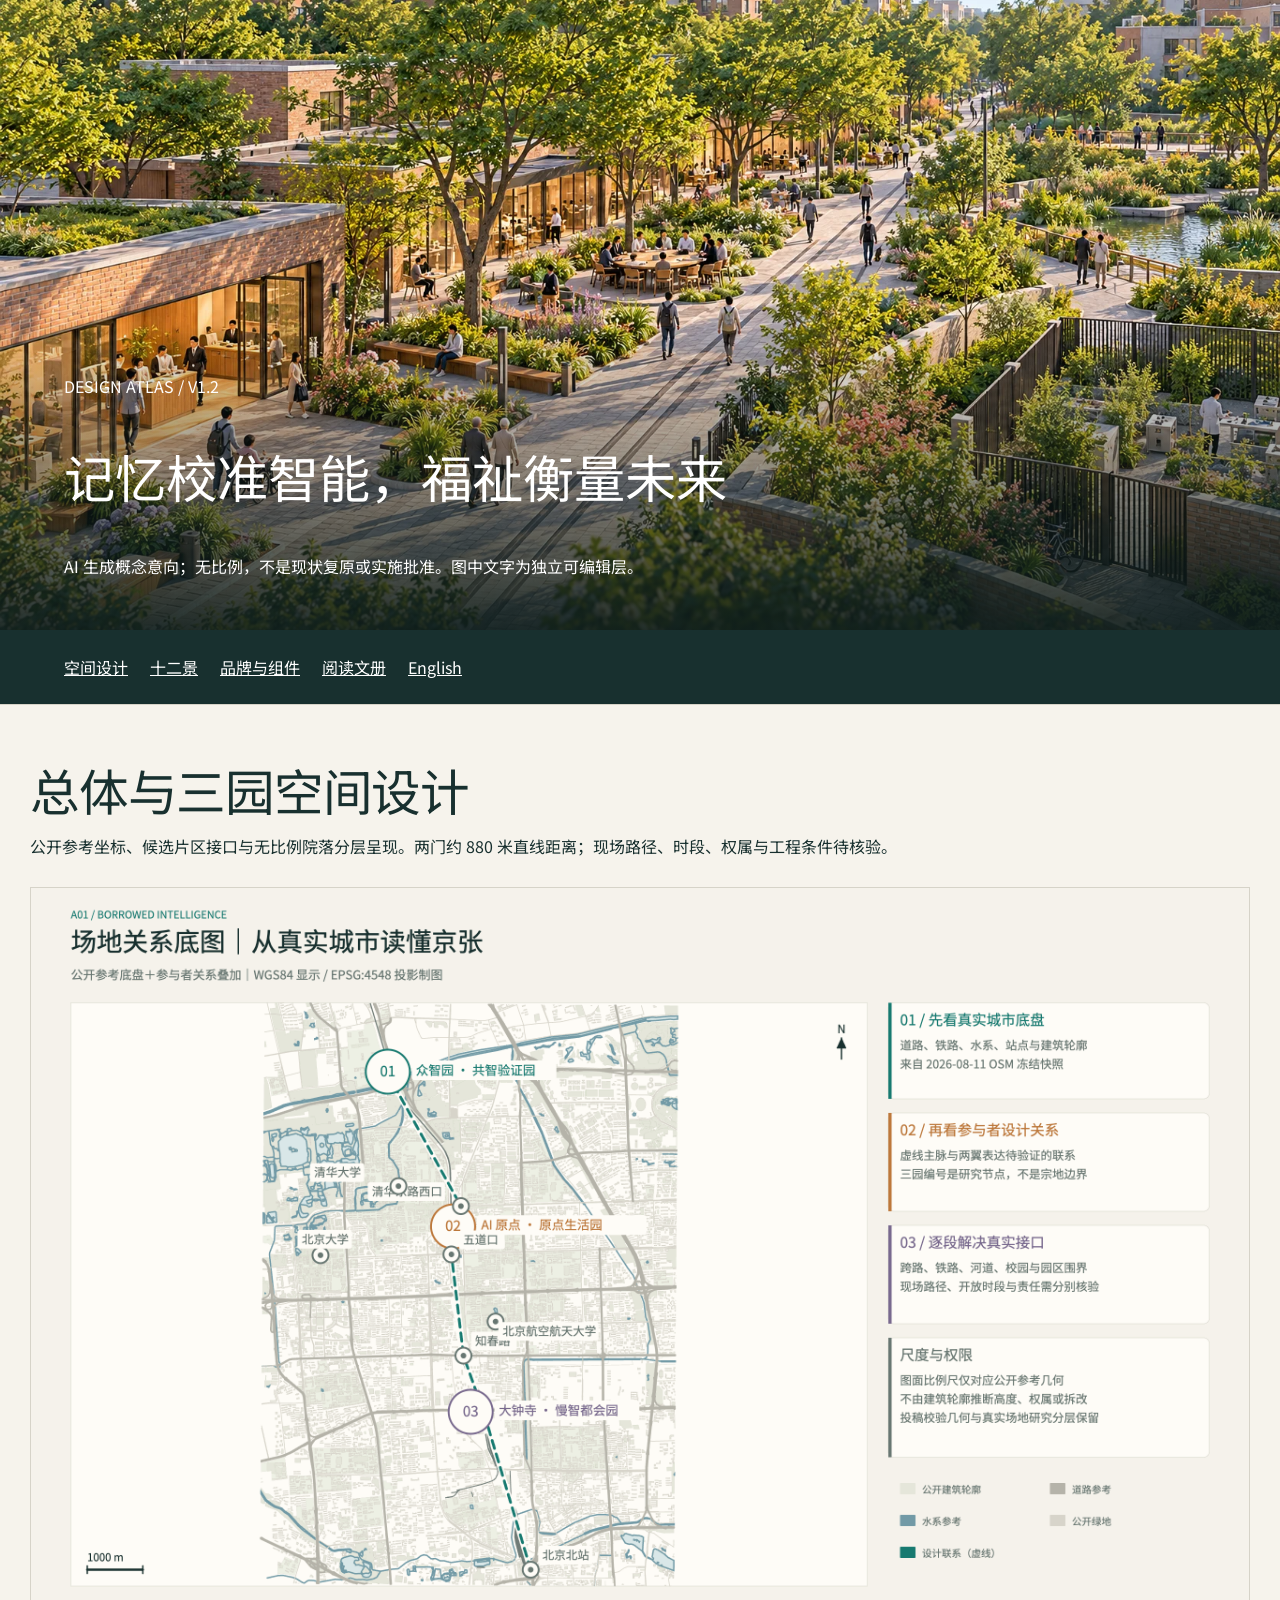
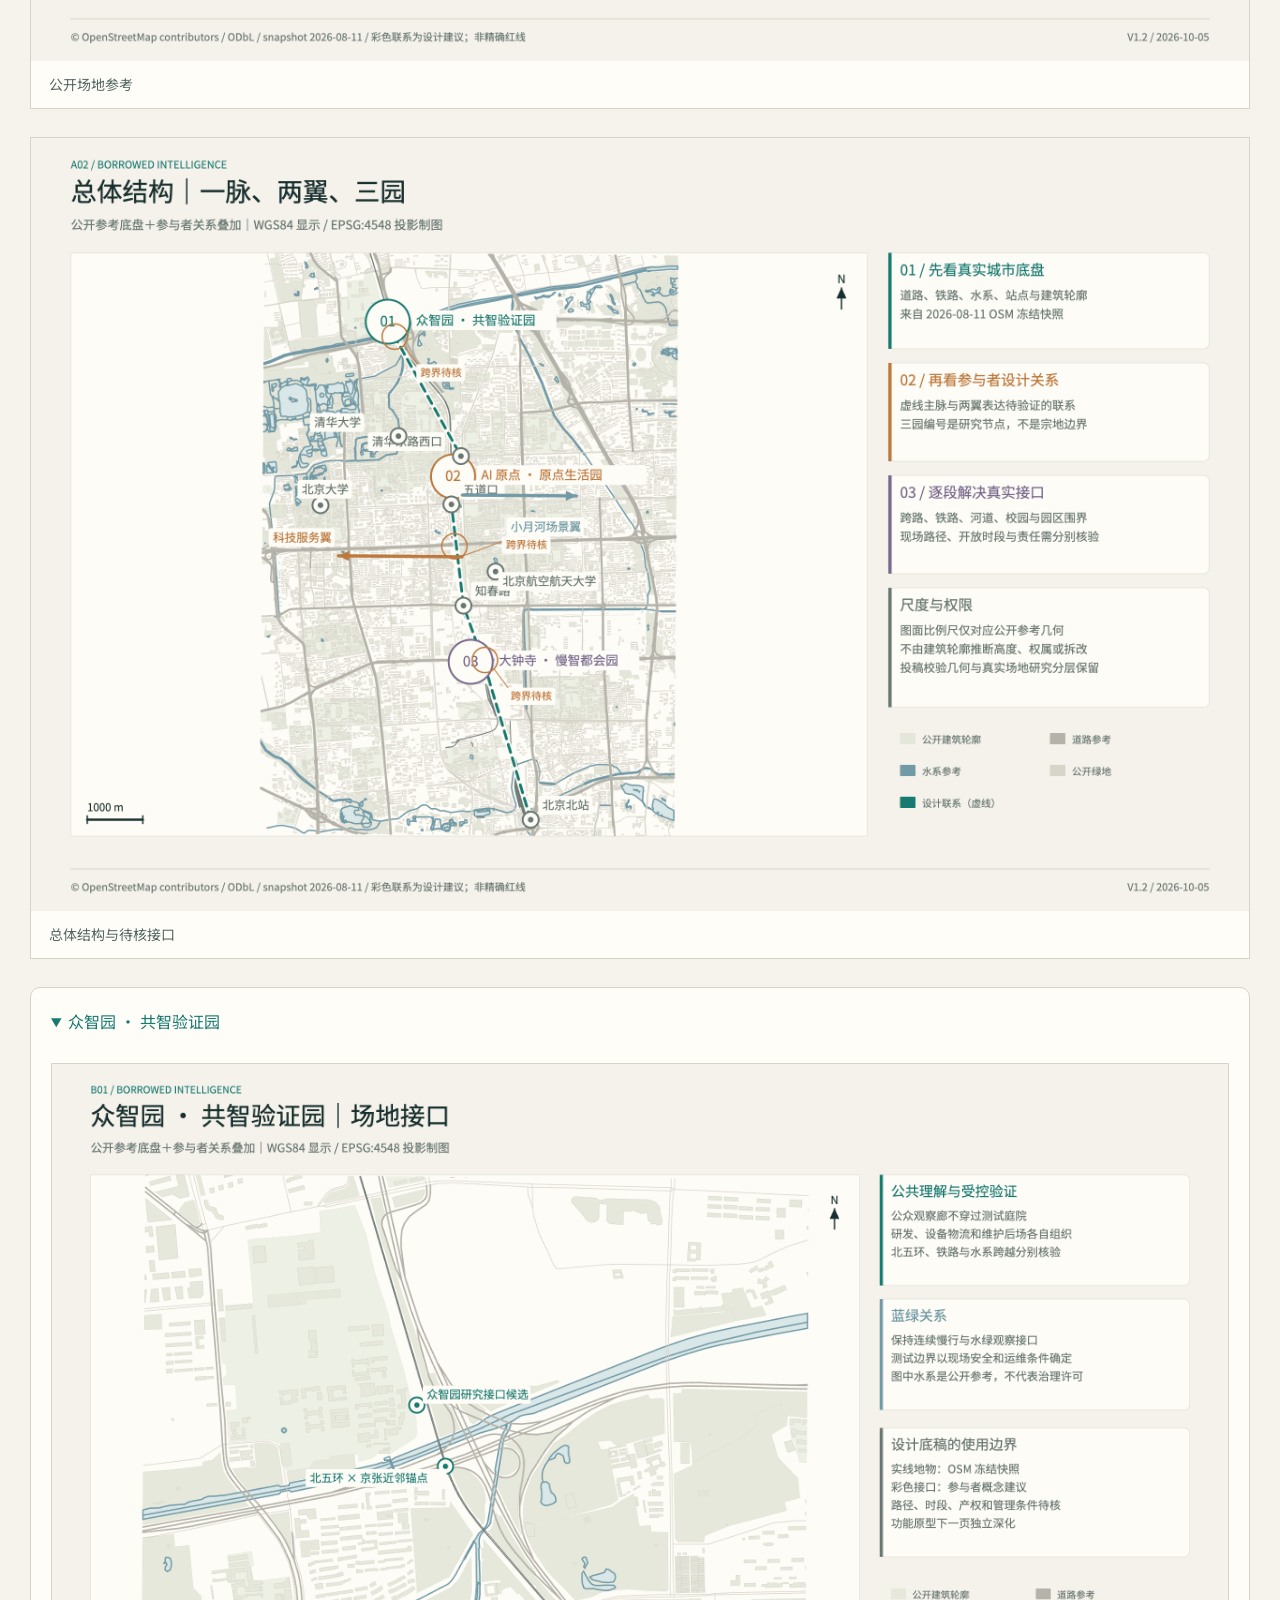
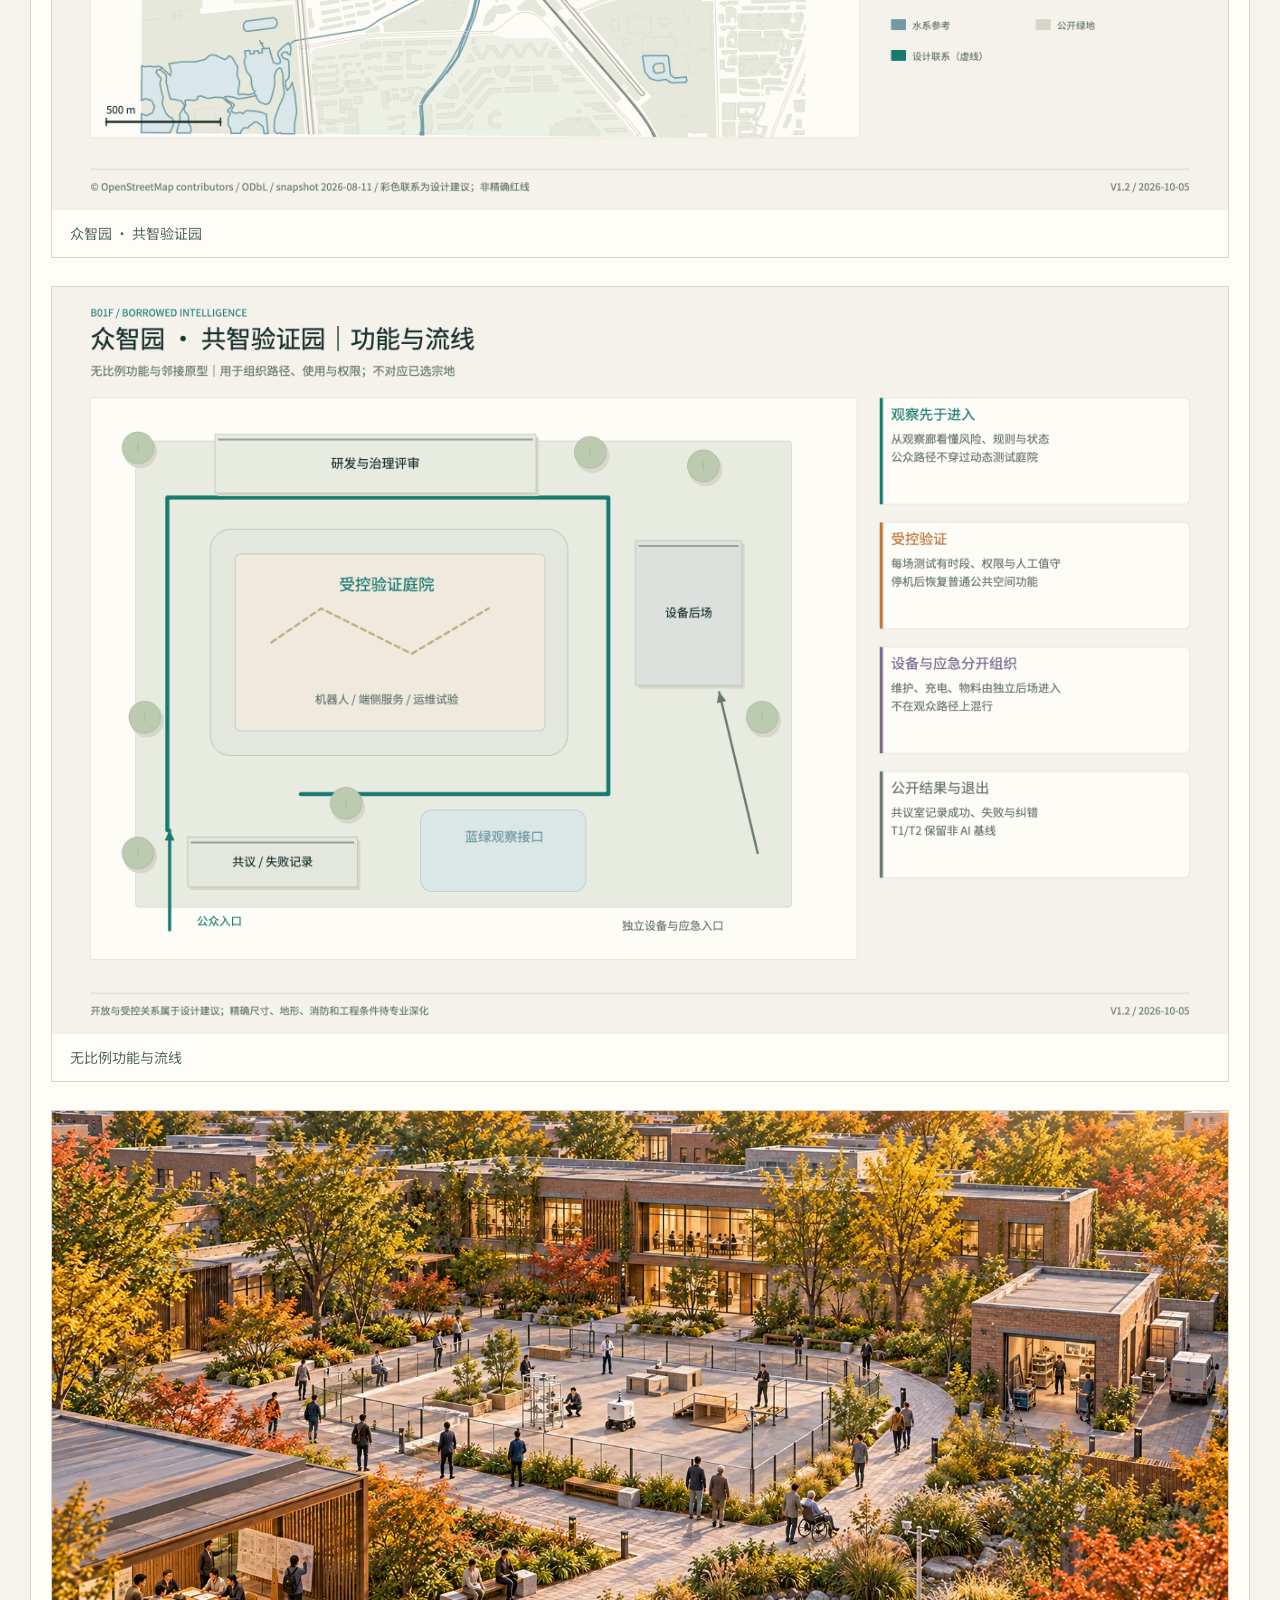
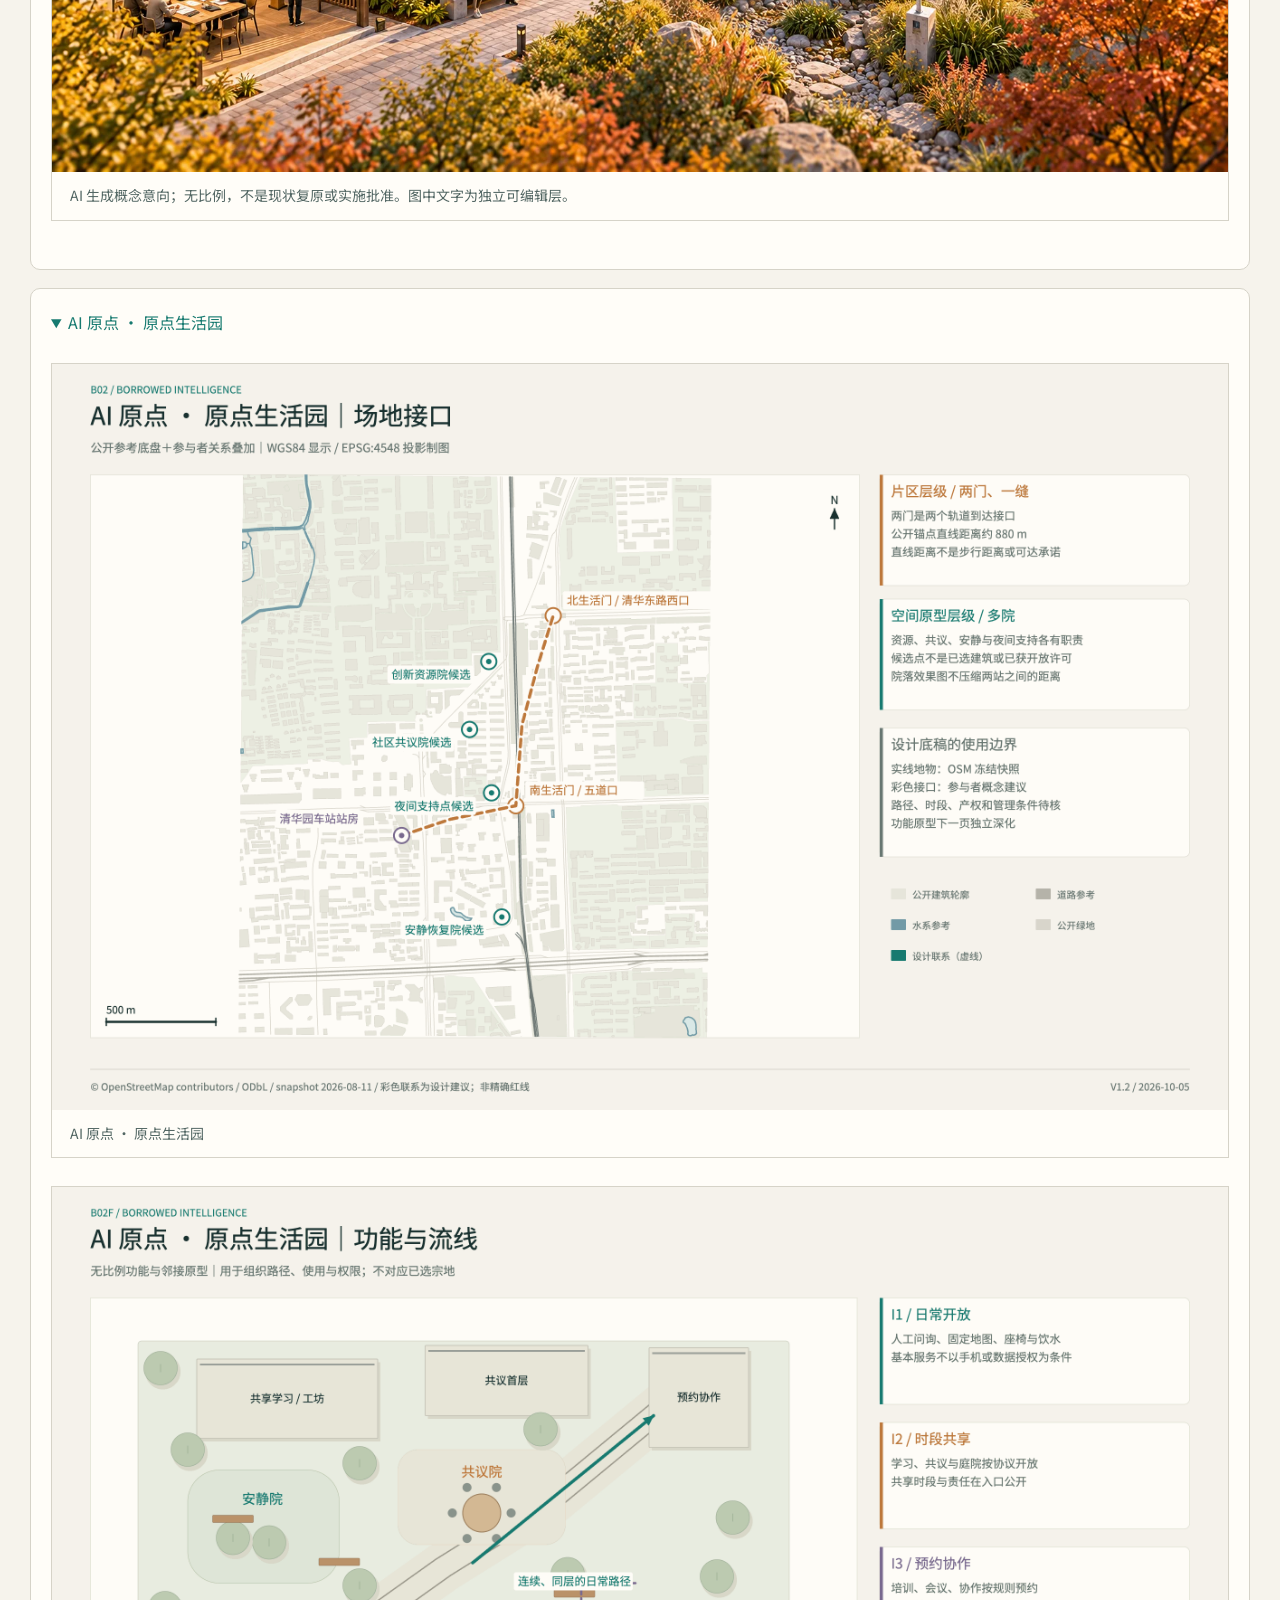
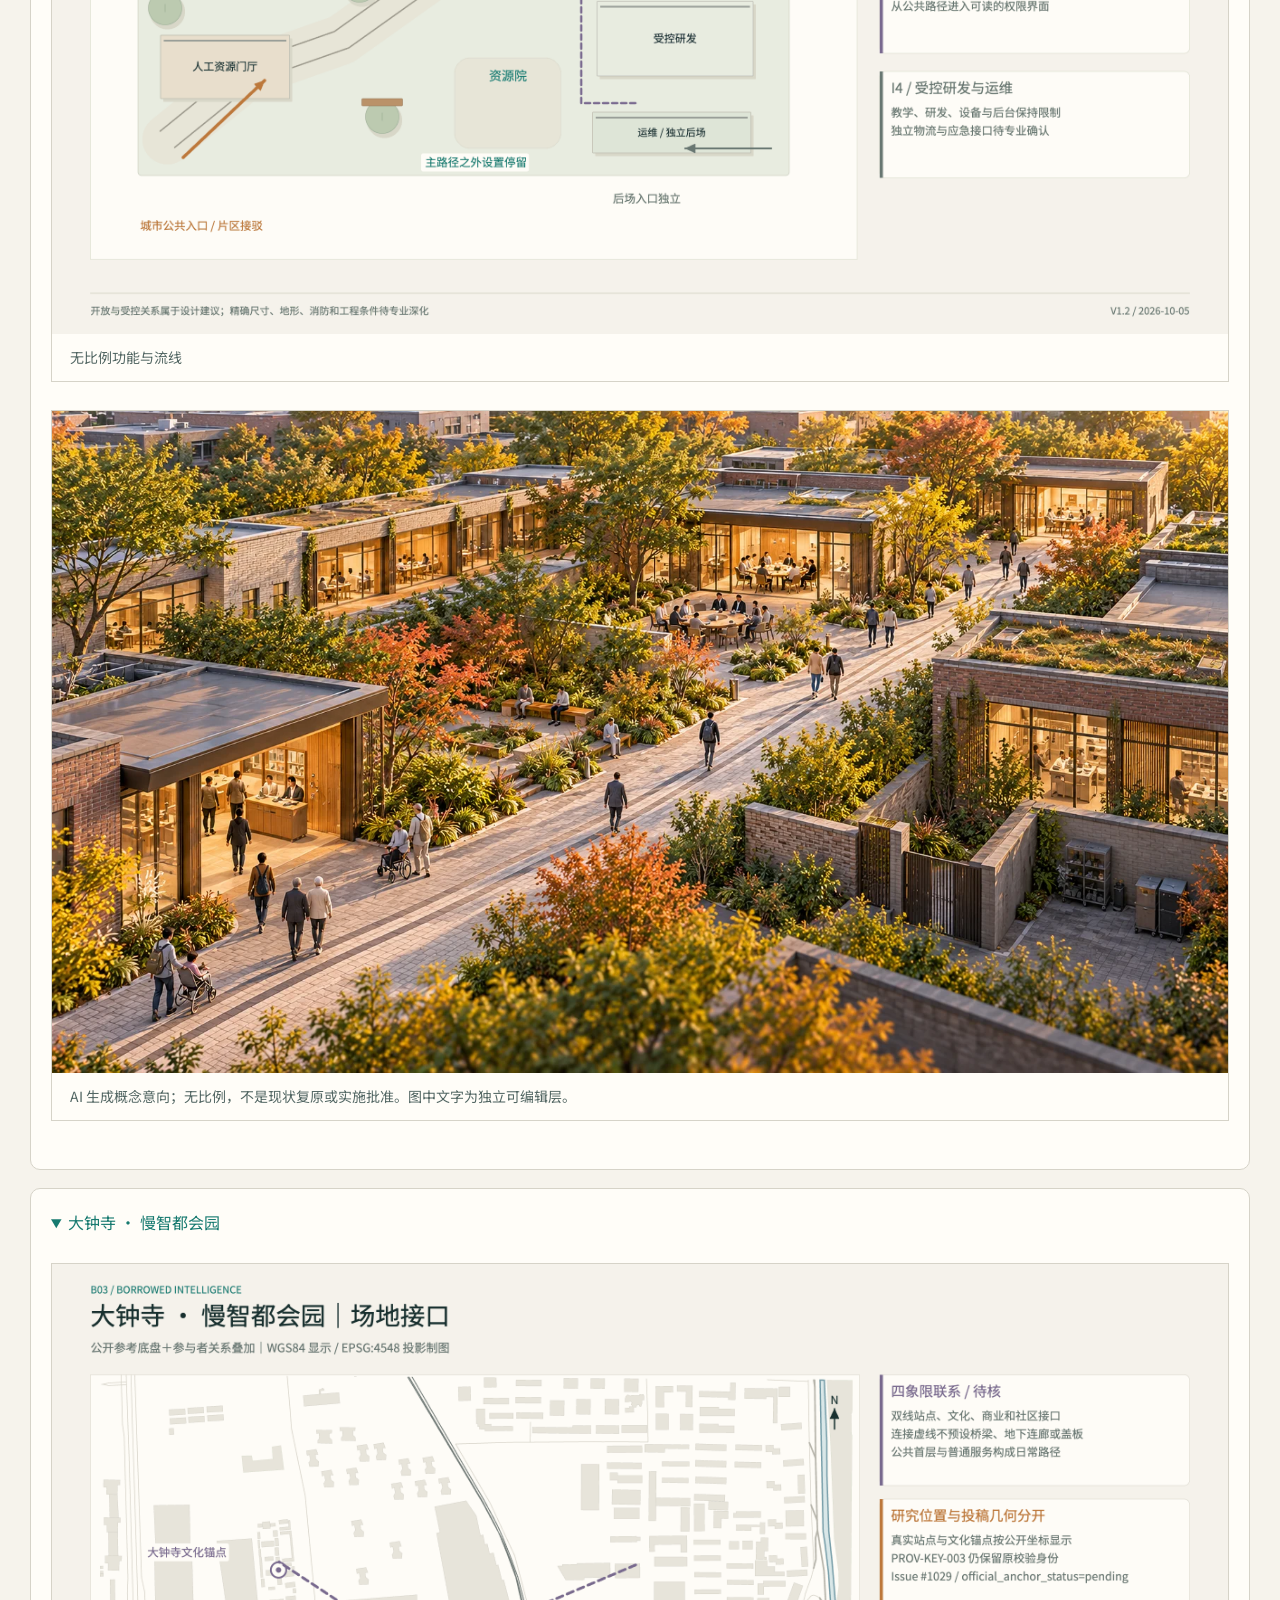
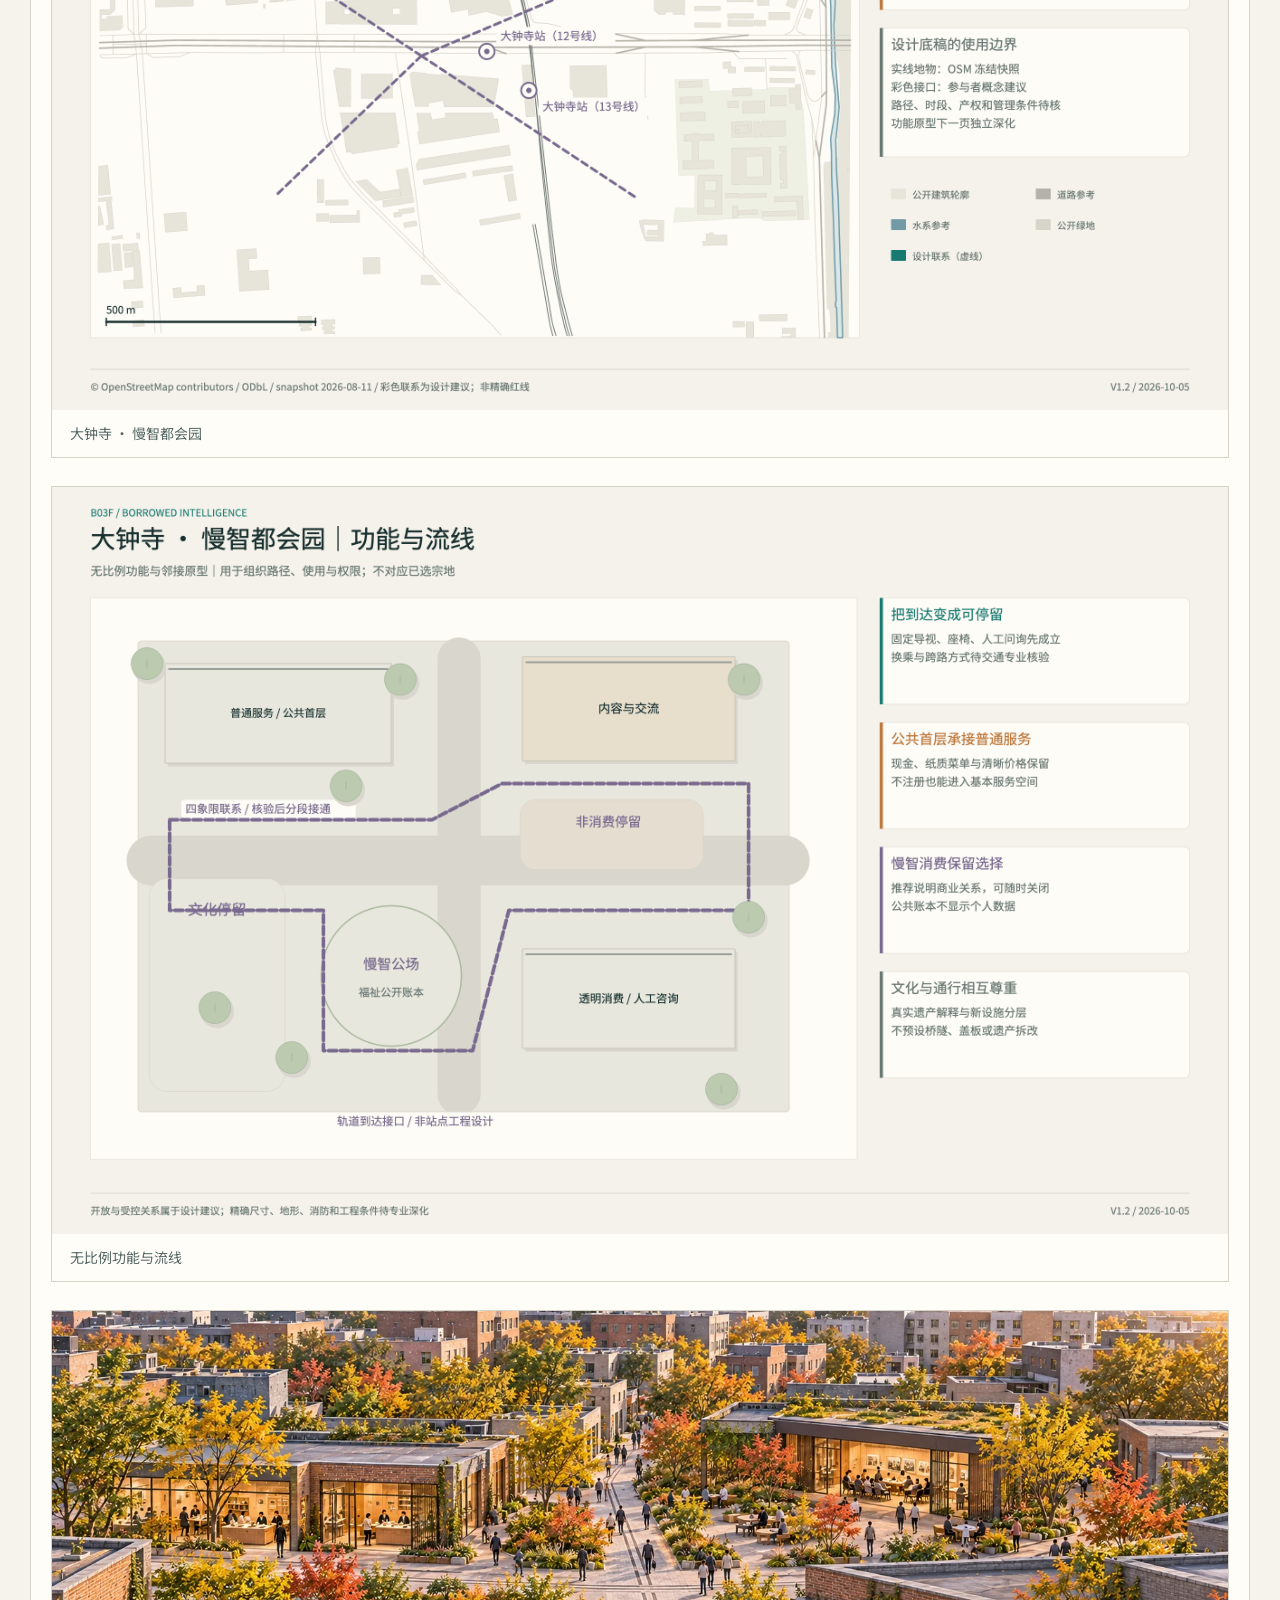
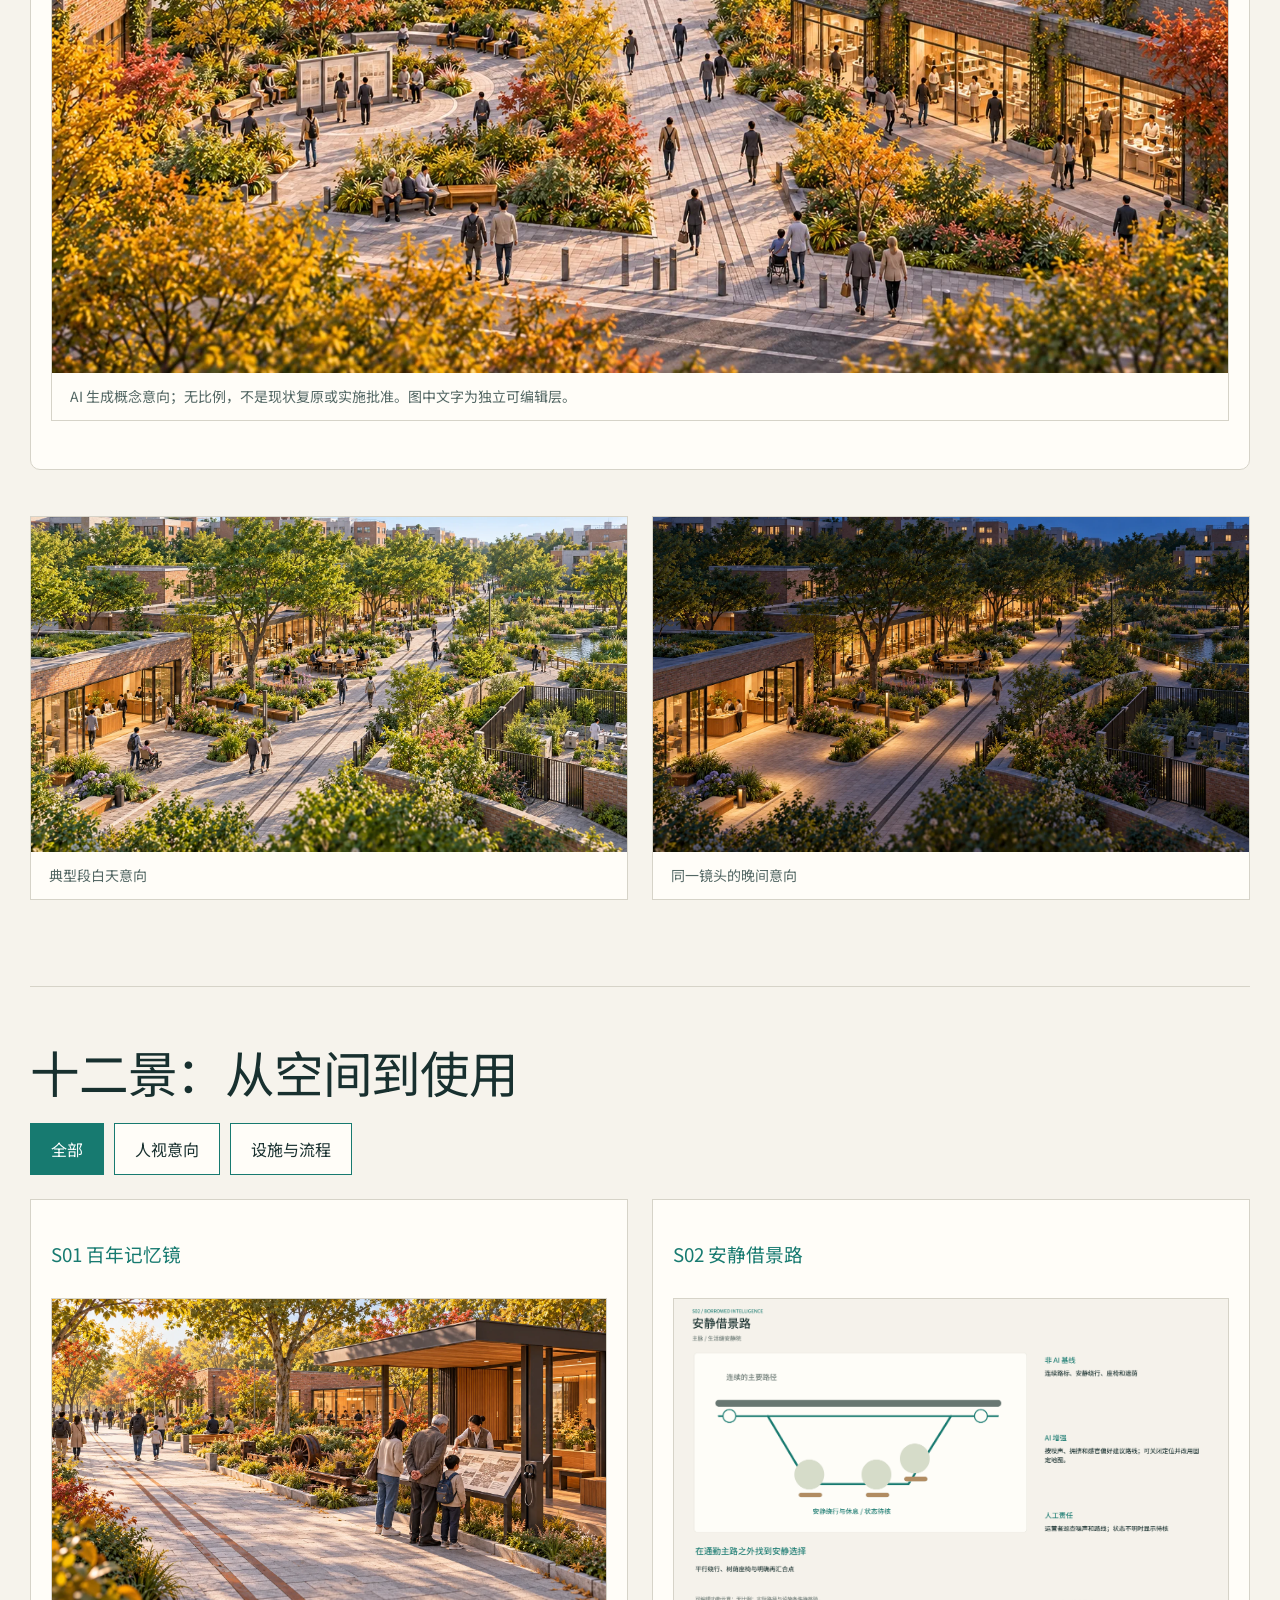
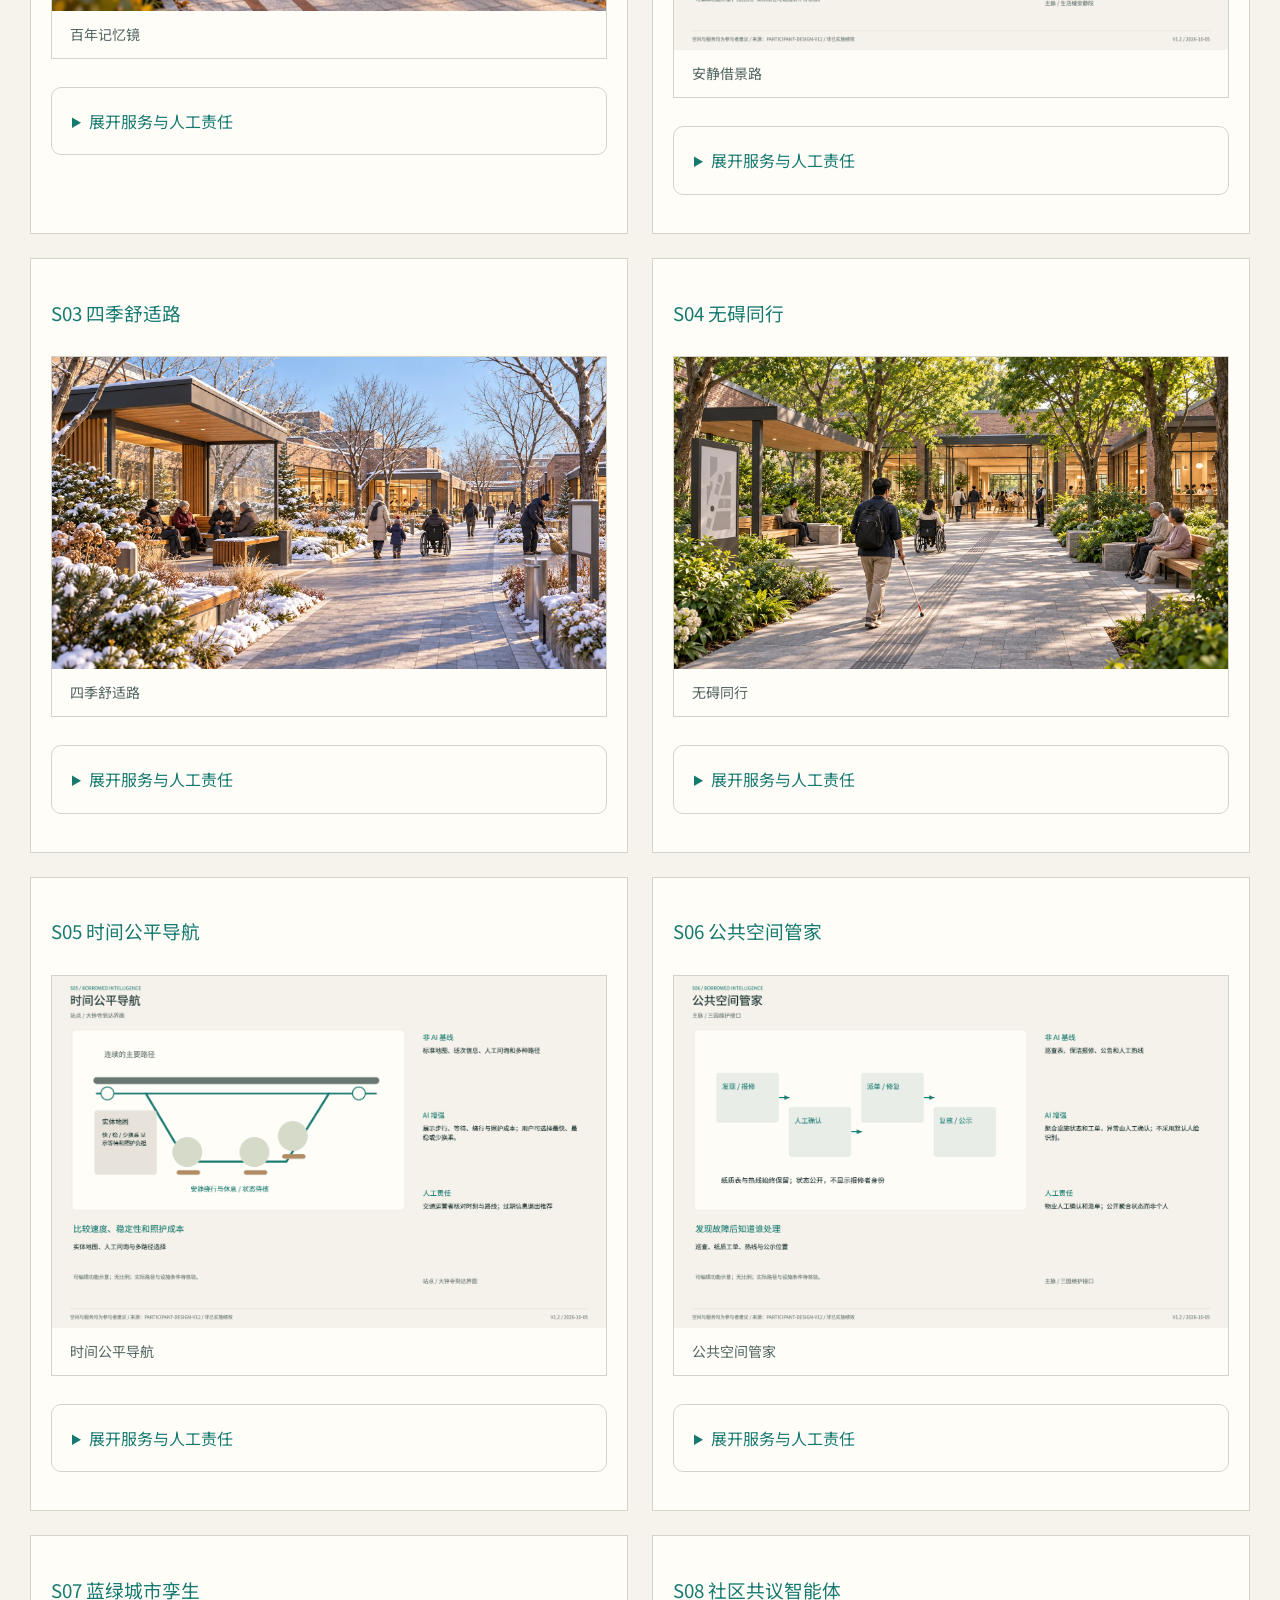
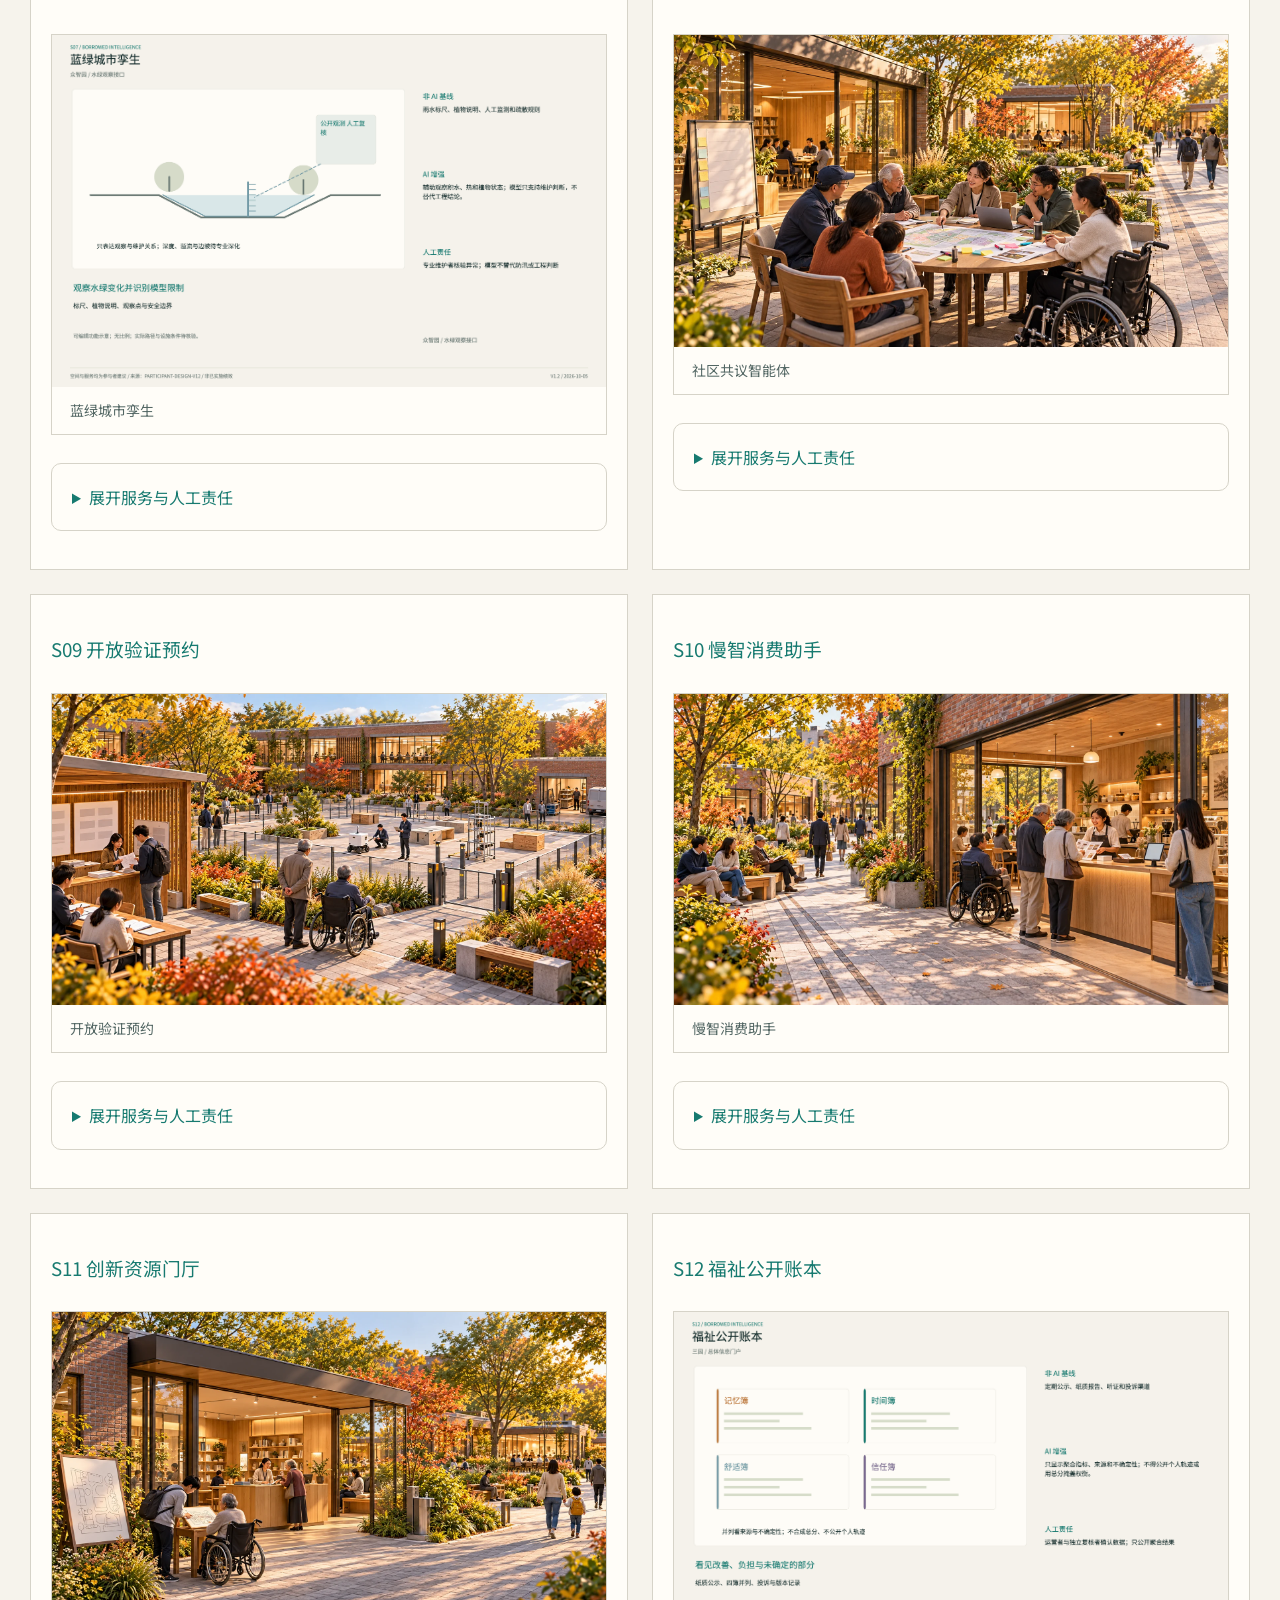
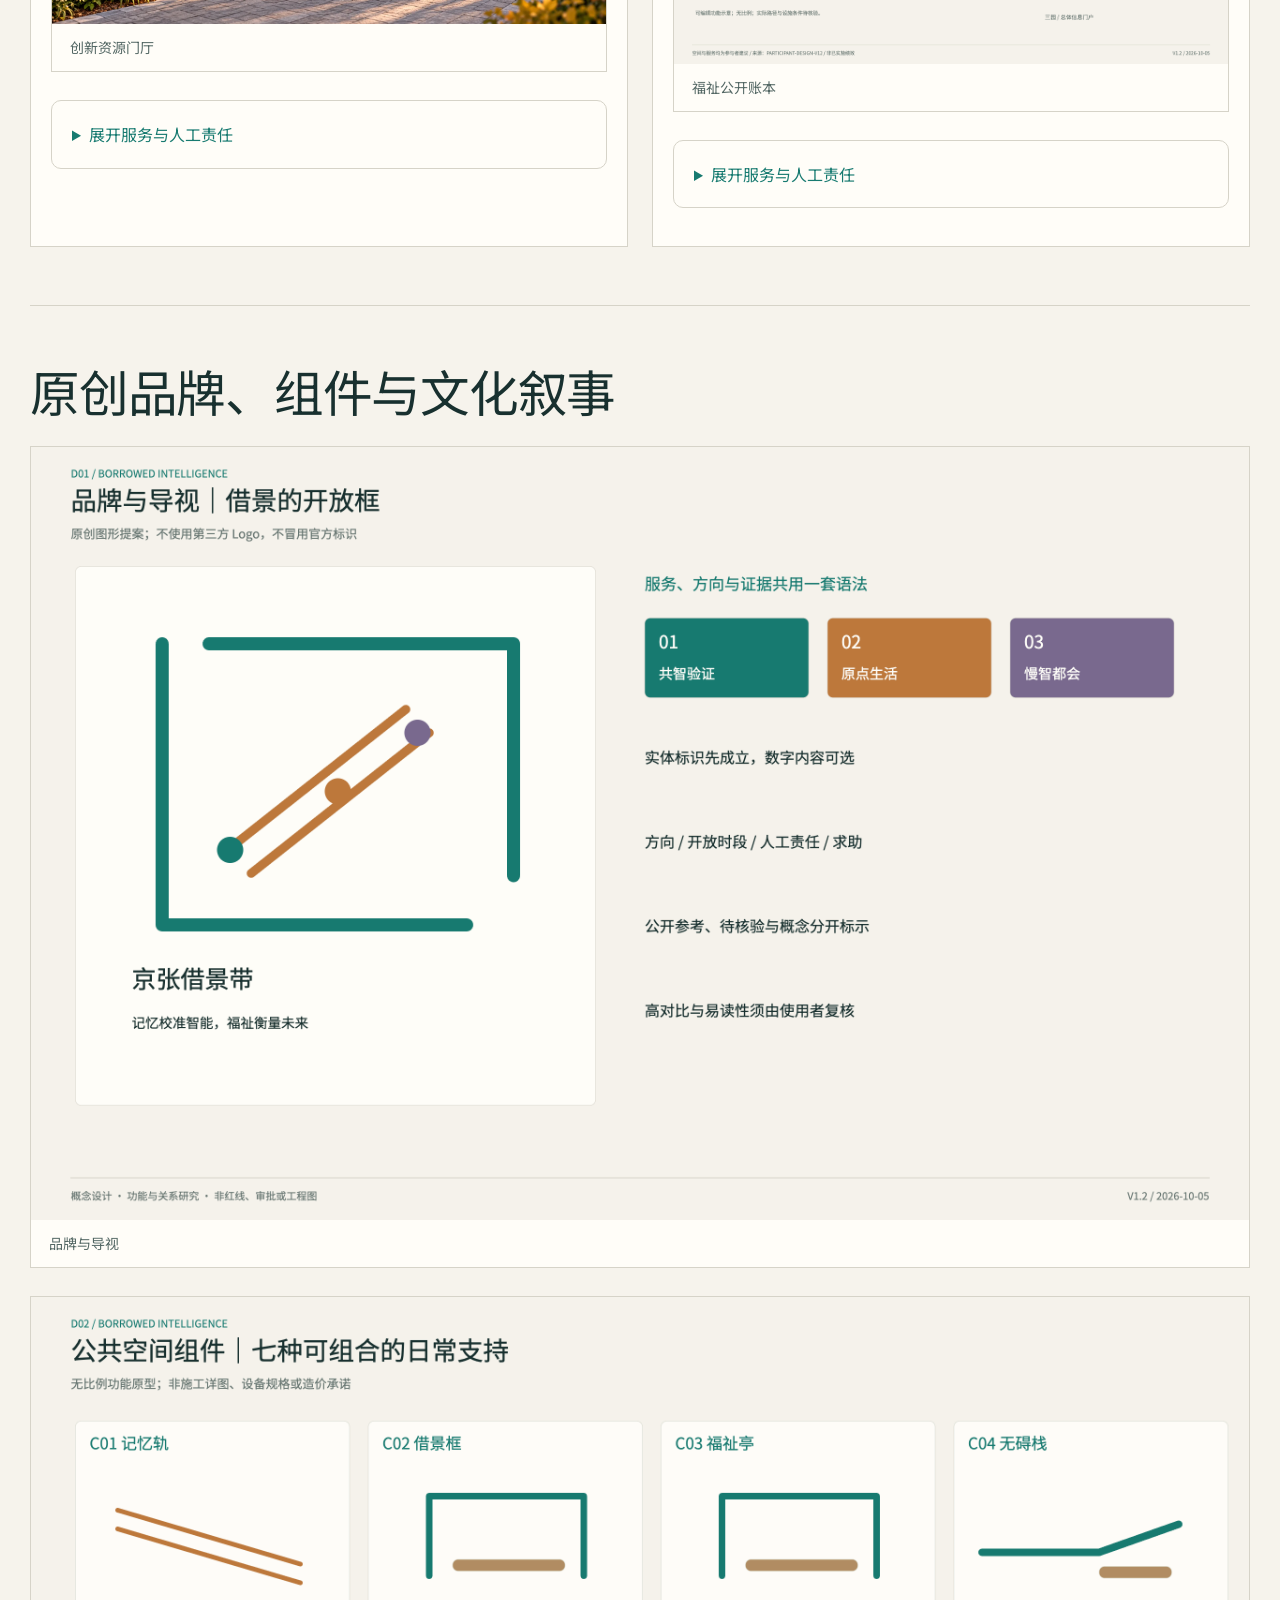
==== commit a60bc454: "Complete Borrowed Intelligence V1.2 spatial and visual package" ====
--- a/submissions/xixi241225-crypto/jingzhang-borrowed-intelligence/visual/index.html
+++ b/submissions/xixi241225-crypto/jingzhang-borrowed-intelligence/visual/index.html
@@ -7,11 +7,11 @@
 @media(max-width:900px){.hero-grid,.section-head,.dual{grid-template-columns:1fr}.neq{transform:rotate(90deg)}.grid-3,.metrics{grid-template-columns:1fr}.grid-4,.scene-grid{grid-template-columns:repeat(2,1fr)}.flow{grid-template-columns:1fr}.status-grid{grid-template-columns:1fr}}
 @media(max-width:560px){.wrap{width:min(100% - 24px,1220px)}.hero{padding:48px 0 36px}.grid-4,.scene-grid{grid-template-columns:1fr}.lowtech{flex-direction:column}.plus{text-align:center}.section{padding:42px 0}.credits div{grid-template-columns:1fr}.credits dt{font-size:.76rem}}
 @media(prefers-reduced-motion:reduce){html{scroll-behavior:auto}}
-</style><link rel="stylesheet" href="../visual/assets/reading-font.css"><style>html,body,button,input,select,textarea,table,summary,h1,h2,h3,h4,p,li,td,th,sup{font-family:"Jingzhang Reading","Noto Sans CJK SC","PingFang SC","Microsoft YaHei",sans-serif!important}details{margin:18px 0;padding:20px;border:1px solid #d6d3c8;border-radius:10px;background:#fffdf8}summary{cursor:pointer;color:#177a70;font-weight:600}.element-controls{display:flex;gap:8px;flex-wrap:wrap;margin:20px 0}.element-controls button{padding:10px 15px;background:#fffdf8;color:#18302f;border:1px solid #177a70;border-radius:7px;cursor:pointer}.element-controls button[aria-pressed=true]{background:#177a70;color:white}.element-controls button:focus-visible,summary:focus-visible{outline:3px solid #c57b35;outline-offset:4px}#ecosystem-canvas{display:block;max-width:100%;height:auto;width:100%;background:#fffdf8;border:1px solid #d6d3c8}.table-scroll{overflow-x:auto}table{border-collapse:collapse;width:100%;font-size:.9rem}td,th{border:1px solid #d6d3c8;padding:12px;vertical-align:top;line-height:1.6}th{text-align:left;background:#e8eee9}.table-scroll table{min-width:880px}#element-description{min-height:5em;padding:15px;background:#e8eee9}</style></head>
-<body><a class="skip" href="#content">Skip to content</a>
-<header class="hero"><div class="wrap hero-grid"><div><div class="kicker">百年京张 AI 创新带｜城市设计智能体</div><h1>京张借景带 / BORROWED INTELLIGENCE</h1><p class="lead">以记忆校准智能，以福祉衡量未来</p><p>不是为城市叠加技术展品，而是把记忆、步行、舒适、公共选择与可退出的智能服务组织成一套可验证的公共基础设施。</p><dl class="credits"><div><dt>Agent</dt><dd>京张借景带城市设计智能体（BORROWED INTELLIGENCE）</dd></div><div><dt>设计团队</dt><dd>京张借景带设计团队（李博、蒙宇婧）</dd></div><div><dt>投稿账号</dt><dd>xixi241225-crypto</dd></div><div><dt>联系邮箱</dt><dd>xixi241225@gmail.com</dd></div></dl><a class="language" href="index.en.html">English version</a></div><aside class="status"><strong>PROVISIONAL / low confidence</strong><br>V1.1 · 2026-10-05 · 截止后修订提交，尚未获接收。几何与指标沿用 V1；合作、现场和管理条件须后续核验。</aside></div></header>
-<nav aria-label="Section navigation"><div class="wrap"><a href="#s1">方法</a><a href="#s2">总体结构</a><a href="#s3">三园</a><a href="#s4">十二景</a><a href="#s5">福祉网络</a><a href="#s6">指标与证据</a><a href="#s7">风险与实施</a></div></nav>
-<main id="content" class="wrap">
+</style><link rel="stylesheet" href="../visual/assets/reading-font.css"><style>html,body,button,input,select,textarea,table,summary,h1,h2,h3,h4,p,li,td,th,sup{font-family:"Jingzhang Reading","Noto Sans CJK SC","PingFang SC","Microsoft YaHei",sans-serif!important}details{margin:18px 0;padding:20px;border:1px solid #d6d3c8;border-radius:10px;background:#fffdf8}summary{cursor:pointer;color:#177a70;font-weight:600}.element-controls{display:flex;gap:8px;flex-wrap:wrap;margin:20px 0}.element-controls button{padding:10px 15px;background:#fffdf8;color:#18302f;border:1px solid #177a70;border-radius:7px;cursor:pointer}.element-controls button[aria-pressed=true]{background:#177a70;color:white}.element-controls button:focus-visible,summary:focus-visible{outline:3px solid #c57b35;outline-offset:4px}#ecosystem-canvas{display:block;max-width:100%;height:auto;width:100%;background:#fffdf8;border:1px solid #d6d3c8}.table-scroll{overflow-x:auto}table{border-collapse:collapse;width:100%;font-size:.9rem}td,th{border:1px solid #d6d3c8;padding:12px;vertical-align:top;line-height:1.6}th{text-align:left;background:#e8eee9}.table-scroll table{min-width:880px}#element-description{min-height:5em;padding:15px;background:#e8eee9}</style><style>.v12hero{position:relative;background:#18302f;color:#fff;max-width:1600px;margin:0 auto}.v12hero>img{display:block;width:100%;height:70vh;min-height:420px;object-fit:cover}.v12hero>div{position:absolute;bottom:0;left:0;right:0;padding:35px 5%;background:linear-gradient(transparent,rgba(15,30,29,.92))}.v12hero h1{font-size:clamp(26px,4vw,52px);max-width:1100px;color:white}.v12hero p{max-width:950px}.v12nav{display:flex;gap:22px;flex-wrap:wrap;padding:24px 5%;background:#18302f}.v12nav a{color:white}.v12fig{margin:28px 0;background:#fffdf8;border:1px solid #d6d3c8}.v12fig img{width:100%;height:auto;display:block}.v12fig figcaption{padding:12px 18px;color:#526663;font-size:14px}.v12pair,.v12scenegrid{display:grid;grid-template-columns:1fr 1fr;gap:24px}.v12scene{border:1px solid #d6d3c8;padding:20px;background:#fffdf8;min-width:0}.v12scene h3{color:#177a70}.v12filters{display:flex;gap:10px;flex-wrap:wrap;margin:24px 0}.v12filters button{font:inherit;padding:12px 20px;border:1px solid #177a70;color:#18302f;background:#fffdf8;cursor:pointer}.v12filters button[aria-pressed=true]{background:#177a70;color:white}.v12scene[hidden]{display:none}button:focus-visible,a:focus-visible,summary:focus-visible{outline:3px solid #bd783b;outline-offset:4px}details summary{cursor:pointer}@media(max-width:760px){.v12pair,.v12scenegrid{grid-template-columns:1fr}.v12hero>img{height:70vh}.v12hero>div{padding:24px 5%}.v12nav{gap:14px}.v12scene{padding:12px}}</style></head>
+<body><div class="v12hero"><img src="../assets/media/spine-day.webp" alt="主脉典型段白天概念意向"><div><p>DESIGN ATLAS / V1.2</p><h1>记忆校准智能，福祉衡量未来</h1><p>AI 生成概念意向；无比例，不是现状复原或实施批准。图中文字为独立可编辑层。</p></div></div><nav class="v12nav"><a href="#v12-spatial">空间设计</a><a href="#v12-scenes">十二景</a><a href="#v12-vocabulary">品牌与组件</a><a href="../drawings/a3-booklet.pdf">阅读文册</a><a href="index.en.html">English</a></nav><section class="section wrap" id="v12-spatial"><h2>总体与三园空间设计</h2><p>公开参考坐标、候选片区接口与无比例院落分层呈现。两门约 880 米直线距离；现场路径、时段、权属与工程条件待核验。</p><figure class="v12fig"><img loading="lazy" src="../assets/figures/site-context.png" alt="公开场地参考"><figcaption>公开场地参考</figcaption></figure><figure class="v12fig"><img loading="lazy" src="../assets/figures/overall-structure.png" alt="总体结构与待核接口"><figcaption>总体结构与待核接口</figcaption></figure><details open><summary>众智园 · 共智验证园</summary><figure class="v12fig"><img loading="lazy" src="../assets/figures/zzy-context.png" alt="众智园 · 共智验证园"><figcaption>众智园 · 共智验证园</figcaption></figure><figure class="v12fig"><img loading="lazy" src="../assets/figures/zzy-prototype.png" alt="无比例功能与流线"><figcaption>无比例功能与流线</figcaption></figure><figure class="v12fig"><img loading="lazy" src="../assets/media/zzy-aerial.webp" alt="众智园 · 共智验证园"><figcaption>AI 生成概念意向；无比例，不是现状复原或实施批准。图中文字为独立可编辑层。</figcaption></figure></details><details open><summary>AI 原点 · 原点生活园</summary><figure class="v12fig"><img loading="lazy" src="../assets/figures/aio-context.png" alt="AI 原点 · 原点生活园"><figcaption>AI 原点 · 原点生活园</figcaption></figure><figure class="v12fig"><img loading="lazy" src="../assets/figures/aio-prototype.png" alt="无比例功能与流线"><figcaption>无比例功能与流线</figcaption></figure><figure class="v12fig"><img loading="lazy" src="../assets/media/aio-aerial.webp" alt="AI 原点 · 原点生活园"><figcaption>AI 生成概念意向；无比例，不是现状复原或实施批准。图中文字为独立可编辑层。</figcaption></figure></details><details open><summary>大钟寺 · 慢智都会园</summary><figure class="v12fig"><img loading="lazy" src="../assets/figures/dzs-context.png" alt="大钟寺 · 慢智都会园"><figcaption>大钟寺 · 慢智都会园</figcaption></figure><figure class="v12fig"><img loading="lazy" src="../assets/figures/dzs-prototype.png" alt="无比例功能与流线"><figcaption>无比例功能与流线</figcaption></figure><figure class="v12fig"><img loading="lazy" src="../assets/media/dzs-aerial.webp" alt="大钟寺 · 慢智都会园"><figcaption>AI 生成概念意向；无比例，不是现状复原或实施批准。图中文字为独立可编辑层。</figcaption></figure></details><div class="v12pair"><figure class="v12fig"><img loading="lazy" src="../assets/media/spine-day.webp" alt="典型段白天意向"><figcaption>典型段白天意向</figcaption></figure><figure class="v12fig"><img loading="lazy" src="../assets/media/spine-night.webp" alt="同一镜头的晚间意向"><figcaption>同一镜头的晚间意向</figcaption></figure></div></section><section class="section wrap" id="v12-scenes"><h2>十二景：从空间到使用</h2><div class="v12filters"><button type="button" data-scene-filter="all" aria-pressed="true">全部</button><button type="button" data-scene-filter="photo" aria-pressed="false">人视意向</button><button type="button" data-scene-filter="diagram" aria-pressed="false">设施与流程</button></div><p id="scene-filter-status" aria-live="polite"></p><div class="v12scenegrid"><article class="v12scene" data-scene-kind="photo"><h3>S01 百年记忆镜</h3><figure class="v12fig"><img loading="lazy" src="../assets/media/scene-01.webp" alt="百年记忆镜"><figcaption>百年记忆镜</figcaption></figure><details><summary>展开服务与人工责任</summary><p>让不同年龄的访客读懂记忆与来源</p><p>解释设施、纸质图谱、人工讲解与停留</p><p><strong>非 AI 基线：</strong>真实遗存、时间线、纸质地图和人工讲解</p><p>多语种、无障碍和个性化解释；来源可见，生成内容不得替代史实审核。</p><p>遗产解释责任者审核史实；有误则撤下生成内容</p></details></article><article class="v12scene" data-scene-kind="diagram"><h3>S02 安静借景路</h3><figure class="v12fig"><img loading="lazy" src="../assets/figures/scene-02.png" alt="安静借景路"><figcaption>安静借景路</figcaption></figure><details><summary>展开服务与人工责任</summary><p>在通勤主路之外找到安静选择</p><p>平行绕行、树荫座椅与明确再汇合点</p><p><strong>非 AI 基线：</strong>连续路标、安静绕行、座椅和遮荫</p><p>按噪声、拥挤和感官偏好建议路线；可关闭定位并改用固定地图。</p><p>运营者巡查噪声和路线；状态不明时显示待核</p></details></article><article class="v12scene" data-scene-kind="photo"><h3>S03 四季舒适路</h3><figure class="v12fig"><img loading="lazy" src="../assets/media/scene-03.webp" alt="四季舒适路"><figcaption>四季舒适路</figcaption></figure><details><summary>展开服务与人工责任</summary><p>夏季避热、冬季避风并能休息</p><p>遮荫、避风、饮水与路径外停留</p><p><strong>非 AI 基线：</strong>遮荫避雨、饮水、休息点和季节维护</p><p>结合微气候提示舒适路线；设备故障时由固定标识和人工巡查接管。</p><p>物业确认天气与维护状态；故障用固定标识和巡查</p></details></article><article class="v12scene" data-scene-kind="photo"><h3>S04 无碍同行</h3><figure class="v12fig"><img loading="lazy" src="../assets/media/scene-04.webp" alt="无碍同行"><figcaption>无碍同行</figcaption></figure><details><summary>展开服务与人工责任</summary><p>从到达点持续走到服务入口</p><p>同层入口、连续引导、路径外休息</p><p><strong>非 AI 基线：</strong>坡道、触觉、高对比、连续休息和人工协助</p><p>辅助识别障碍并建议可达路线；不得把预测结果写成已验证无障碍。</p><p>专业与使用者复核可达；未核验不承诺无障碍</p></details></article><article class="v12scene" data-scene-kind="diagram"><h3>S05 时间公平导航</h3><figure class="v12fig"><img loading="lazy" src="../assets/figures/scene-05.png" alt="时间公平导航"><figcaption>时间公平导航</figcaption></figure><details><summary>展开服务与人工责任</summary><p>比较速度、稳定性和照护成本</p><p>实体地图、人工问询与多路径选择</p><p><strong>非 AI 基线：</strong>标准地图、班次信息、人工问询和多种路径</p><p>展示步行、等待、绕行与照护成本；用户可选择最快、最稳或少换乘。</p><p>交通运营者核对时刻与路线；过期信息退出推荐</p></details></article><article class="v12scene" data-scene-kind="diagram"><h3>S06 公共空间管家</h3><figure class="v12fig"><img loading="lazy" src="../assets/figures/scene-06.png" alt="公共空间管家"><figcaption>公共空间管家</figcaption></figure><details><summary>展开服务与人工责任</summary><p>发现故障后知道谁处理</p><p>巡查、纸质工单、热线与公示位置</p><p><strong>非 AI 基线：</strong>巡查表、保洁报修、公告和人工热线</p><p>聚合设施状态和工单，异常由人工确认；不采用默认人脸识别。</p><p>物业人工确认和派单；公开聚合状态而非个人</p></details></article><article class="v12scene" data-scene-kind="diagram"><h3>S07 蓝绿城市孪生</h3><figure class="v12fig"><img loading="lazy" src="../assets/figures/scene-07.png" alt="蓝绿城市孪生"><figcaption>蓝绿城市孪生</figcaption></figure><details><summary>展开服务与人工责任</summary><p>观察水绿变化并识别模型限制</p><p>标尺、植物说明、观察点与安全边界</p><p><strong>非 AI 基线：</strong>雨水标尺、植物说明、人工监测和疏散规则</p><p>辅助观察积水、热和植物状态；模型只支持维护判断，不替代工程结论。</p><p>专业维护者核验异常；模型不替代防汛或工程判断</p></details></article><article class="v12scene" data-scene-kind="photo"><h3>S08 社区共议智能体</h3><figure class="v12fig"><img loading="lazy" src="../assets/media/scene-08.webp" alt="社区共议智能体"><figcaption>社区共议智能体</figcaption></figure><details><summary>展开服务与人工责任</summary><p>让不同意见进入同一张地图</p><p>圆桌、纸质地图、纪要板与室内备用空间</p><p><strong>非 AI 基线：</strong>线下会议、纸质意见、人工主持和公开纪要</p><p>协助归纳而不代替表决；公开纠错、申诉、删除和版本记录。</p><p>人工主持与记录；参与者纠错，AI 不代替表决</p></details></article><article class="v12scene" data-scene-kind="photo"><h3>S09 开放验证预约</h3><figure class="v12fig"><img loading="lazy" src="../assets/media/scene-09.webp" alt="开放验证预约"><figcaption>开放验证预约</figcaption></figure><details><summary>展开服务与人工责任</summary><p>看懂测试规则，再申请参与</p><p>围界、观察路径、纸质申请与值守点</p><p><strong>非 AI 基线：</strong>现场公告、纸质申请、人工安全说明</p><p>匹配时段和能力、公开风险与结果；拒绝数据不影响线下申请。</p><p>测试负责人准入与停机；公众与测试轨迹分离</p></details></article><article class="v12scene" data-scene-kind="photo"><h3>S10 慢智消费助手</h3><figure class="v12fig"><img loading="lazy" src="../assets/media/scene-10.webp" alt="慢智消费助手"><figcaption>慢智消费助手</figcaption></figure><details><summary>展开服务与人工责任</summary><p>能获得解释，也能普通结账</p><p>纸质菜单、人工柜台、可选终端与免费座椅</p><p><strong>非 AI 基线：</strong>普通菜单、现金／常规结账、人工咨询和明确价格</p><p>解释推荐、过敏和商业关系；一键关闭个性化，不以画像抬价。</p><p>商户核对价格和过敏信息；随时关闭推荐</p></details></article><article class="v12scene" data-scene-kind="photo"><h3>S11 创新资源门厅</h3><figure class="v12fig"><img loading="lazy" src="../assets/media/resource-foyer.webp" alt="创新资源门厅"><figcaption>创新资源门厅</figcaption></figure><details><summary>展开服务与人工责任</summary><p>带着问题找到可协商的资源</p><p>实体目录、低柜台、人工转介与等待座椅</p><p><strong>非 AI 基线：</strong>服务目录、固定开放时间和人工转介</p><p>辅助匹配空间、导师与专业服务；不承诺结果，敏感申请由人工受理。</p><p>资源提供者维护时段和权限；不保证匹配或结果</p></details></article><article class="v12scene" data-scene-kind="diagram"><h3>S12 福祉公开账本</h3><figure class="v12fig"><img loading="lazy" src="../assets/figures/scene-12.png" alt="福祉公开账本"><figcaption>福祉公开账本</figcaption></figure><details><summary>展开服务与人工责任</summary><p>看见改善、负担与未确定的部分</p><p>纸质公示、四簿并列、投诉与版本记录</p><p><strong>非 AI 基线：</strong>定期公示、纸质报告、听证和投诉渠道</p><p>只显示聚合指标、来源和不确定性；不得公开个人轨迹或用总分掩盖权衡。</p><p>运营者与独立复核者确认数据；只公开聚合结果</p></details></article></div></section><section class="section wrap" id="v12-vocabulary"><h2>原创品牌、组件与文化叙事</h2><figure class="v12fig"><img loading="lazy" src="../assets/figures/brand-system.png" alt="品牌与导视"><figcaption>品牌与导视</figcaption></figure><figure class="v12fig"><img loading="lazy" src="../assets/figures/component-system.png" alt="七类公共空间组件"><figcaption>七类公共空间组件</figcaption></figure><figure class="v12fig"><img loading="lazy" src="../assets/figures/memory-narrative.png" alt="来源可核的记忆叙事"><figcaption>来源可核的记忆叙事</figcaption></figure></section><a class="skip" href="#content">Skip to content</a>
+
+
+<details class="wrap"><summary>展开临时校验模型、核心指标与原方案框架</summary><main id="content" class="wrap">
 <section id="s1" class="section"><div class="section-head"><div class="num">01 / METHOD</div><div><h2>三层范围，同一条证据链</h2><p class="section-intro">统筹研究范围解释创新带为何在此形成；总体设计范围把产业目标转成公共空间网络；重点区域以三种城市原型检验总体判断。</p></div></div><div class="grid-3"><article class="card accent-teal"><h3>统筹研究范围</h3><p>产业—空间—要素—治理机制；支撑 AI 创新生态、人才与公共场景。</p></article><article class="card accent-orange"><h3>总体设计范围</h3><p>一脉、两翼、三园；叠合用地分区、建筑原型、交通慢行、蓝绿公共空间与更新项目。</p></article><article class="card accent-violet"><h3>重点区域</h3><p>众智园、AI 原点、大钟寺采用同一问题模板，保持可比较的中等设计深度。</p></article></div></section>
 <section id="s2" class="section"><div class="section-head"><div class="num">02 / STRUCTURE</div><div><h2>总览地图｜一脉、两翼、三园</h2><p class="section-intro">京张不能只是一条南北景观轴；南北主脉必须通过六道东西向生活缝合，才能成为日常城市公共基础设施。</p></div></div><figure class="figure"><img src="../assets/figures/site-overview.png" alt="京张借景带一脉两翼三园总体结构图"><figcaption>FIGURE 01｜总体空间结构。Provisional boundary 低对比显示，不构成法定红线。</figcaption></figure><div class="grid-3" style="margin-top:16px"><article class="card"><h3>空间组织</h3><p>一脉两翼三园</p></article><article class="card"><h3>评价治理</h3><p>四簿，不合成总分</p></article><article class="card"><h3>场景服务</h3><p>十二景，低技术基线 + AI 增强</p></article></div></section>
 <section class="section"><div class="section-head"><div class="num">03 / WELLBEING</div><div><h2>从基础设施割裂转向福祉连接</h2><p class="section-intro">铁路、环路、河流、围界和大型地块共同增加步行时间与机会成本。设计以低技术基线先修复可达、休息、遮荫、求助与选择，再谨慎加入 AI 增强。</p></div></div><div class="lowtech"><div class="baseline"><strong>低技术基线</strong><p>固定导视、纸质说明、人工服务、普通结账、连续座椅与无障碍基本条件持续可用。</p></div><div class="plus">+</div><div class="enhance"><strong>AI 增强</strong><p>AI 只在公开目的、最少数据、人工复核、可暂停与可退出条件下增强服务。</p></div></div></section>
@@ -21,4 +21,4 @@
 <section id="s5" class="section"><div class="section-head"><div class="num">07 / NETWORK</div><div><h2>走得通、待得住：时间公平与蓝绿网络</h2><p class="section-intro">南北慢行主脉、六道东西生活缝合、轨道接驳、连续遮荫、雨洪空间和停留节点共同减少时间负担。待验证联系以状态标签而非确定工程线表达。</p></div></div><figure class="figure"><img src="../assets/figures/mobility-bluegreen.png" alt="慢行、蓝绿与福祉网络图"><figcaption>FIGURE 04｜交通慢行、蓝绿公共空间与验证状态；冬季日照和夏季遮荫并列。</figcaption></figure></section>
 <section id="s6" class="section"><div class="section-head"><div class="num">08 / METRICS</div><div><h2>核心指标、证据与可推翻性</h2><p class="section-intro">三项指标均由冻结 geometry 复算，confidence 为 low。它们用于保持 GeoJSON、正文与图件一致，不升级为法定规划结论。</p></div></div><div class="metrics"><article class="metric"><span class="name">site_area_sqm</span><strong data-metric="site_area_sqm" data-value="11412825.386">11,412,825.386 ㎡</strong><small>confidence = low<br>基于官方 provisional 投稿校验边界的设计模型面积；不是官方红线精确面积。</small></article><article class="metric"><span class="name">green_ratio</span><strong data-metric="green_ratio" data-value="0.142101">14.2101%</strong><small>confidence = low<br>design-model value；非完整现状绿地统计；非法定绿地率。</small></article><article class="metric"><span class="name">public_space_ratio</span><strong data-metric="public_space_ratio" data-value="0.100829">10.0829%</strong><small>confidence = low<br>conceptual design-model value；不代表已开放或法定公共空间比例。</small></article></div><figure class="figure"><img src="../assets/figures/metrics-evidence.png" alt="核心指标、证据契约与AI治理图"><figcaption>FIGURE 05｜指标—证据—假设—验证—Human Gate。四簿并列，不合成总分。</figcaption></figure><div class="notice" style="margin-top:16px"><h3>保持 unknown / null</h3><p>floor_area_ratio、building_height_m、development_capacity_sqm、statutory_building_density：当前官方控制条件不足，不生成替代数字。</p></div><h3 style="margin-top:30px">四簿｜Four Ledgers</h3><div class="grid-4"><article class="card "><h3>记忆簿</h3><p>真实性与可追溯</p></article><article class="card "><h3>时间簿</h3><p>步行与服务负担</p></article><article class="card "><h3>舒适簿</h3><p>日照、遮荫、休息、无障碍</p></article><article class="card "><h3>信任簿</h3><p>数据、责任、申诉、退出</p></article></div><h3 style="margin-top:30px">四道 AI 准入门</h3><div class="grid-4"><article class="card "><h3>公共价值门</h3><p>是否改善公共利益</p></article><article class="card "><h3>空间适配门</h3><p>是否适合具体场所</p></article><article class="card "><h3>信任安全门</h3><p>是否可解释、可申诉</p></article><article class="card "><h3>运营退出门</h3><p>是否有责任与停止机制</p></article></div></section>
 <section id="s7" class="section"><div class="section-head"><div class="num">09 / EVIDENCE</div><div><h2>证据、假设与验证状态</h2><p class="section-intro">任务覆盖、自检状态、来源与假设保持可见；待验证内容不得表现成既成事实。</p></div></div><div class="status-grid"><article class="notice"><h3><span class="tag verify">FIELD_VERIFY</span></h3><ul><li>连续步行</li><li>无障碍连续性</li><li>实际开放路径</li><li>夜间使用</li></ul></article><article class="notice"><h3><span class="tag verify">MANAGEMENT_VERIFY</span></h3><ul><li>门禁</li><li>开放时段</li><li>共享院落</li><li>公共首层</li><li>管理开放意愿</li><li>运营主体</li><li>维护责任</li></ul></article></div><div class="notice risk" style="margin-top:18px"><h3>大钟寺：官方校验与真实设计研究双轨</h3><div class="dual"><div><span class="tag provisional">OFFICIAL / PROVISIONAL</span><p>PROV-KEY-003：最新版官方 provisional geometry，仅用于机器校验。</p></div><div class="neq">≠</div><div><span class="tag verify">DESIGN-RESEARCH REFERENCE</span><p>真实大钟寺站、觉生寺与四象限步行关系：design-research reference，不是官方边界。</p></div></div><p><strong>Issue #1029 = Open｜official_anchor_status = pending</strong></p></div><h3 style="margin-top:30px">四阶段实施与未来 Human Gate</h3><div class="flow"><div>Phase 0｜数据与共识</div><div>Phase 1｜低成本福祉修复</div><div>Phase 2｜三园与 AI 试点</div><div>Phase 3｜网络与品牌</div><div>Human Gate</div><div>Keep</div><div>Modify / Stop</div></div><p class="source">空间设计假设 → GeoJSON → Metrics → Evidence / Assumptions → FIELD_VERIFY / MANAGEMENT_VERIFY → Human Gate → Keep / Modify / Stop</p><div class="notice" style="margin-top:18px"><h3>任务覆盖 / 自检状态 / 来源 / 假设</h3><p>来源：冻结 Proposal V1、Geometry V1、Metrics V1、Evidence Contract V1 与五张核心图。权威顺序仍为 GeoJSON → metrics → matrices → manifest / sources / assumptions → proposal → figures → HTML。</p></div></section>
-</main><footer class="footer"><div class="wrap">来源：冻结 Proposal V1、Geometry V1、Metrics V1、Evidence Contract V1 与五张核心图。权威顺序仍为 GeoJSON → metrics → matrices → manifest / sources / assumptions → proposal → figures → HTML。<dl class="credits credit-line"><div><dt>Agent</dt><dd>京张借景带城市设计智能体（BORROWED INTELLIGENCE）</dd></div><div><dt>设计团队</dt><dd>京张借景带设计团队（李博、蒙宇婧）</dd></div><div><dt>投稿账号</dt><dd>xixi241225-crypto</dd></div><div><dt>联系邮箱</dt><dd>xixi241225@gmail.com</dd></div></dl></div></footer><section class="section wrap" id="ecosystem"><div class="section-head"><h2>案例、区域协同与产业支撑</h2><p>本轮以六个已登记一手来源的案例替换候选名称索引。它们涵盖 AI、机器人及更广义的创新街区：比较的是机构、空间与运营机制，不把所有案例称为纯 AI 园区，也不把网页自述当作因果成效证明。事实摘要与京张转译分开；未公开的退出、公众权利和开放条件保留为待核验项。</p></div><details><summary>C01 美国 Kendall Square / MIT</summary><p>MIT 发布的创新资源图将校内辅导、技术许可、创业支持与校外孵化、共享实验室等资源并列标示。该图是资源目录，不能据此证明协作成效。</p><ul><li>机构接口：校内与校外资源目录。</li><li>共享设施：地图列出 LabCentral 等设施；开放条件未核验。</li><li>人才日常：辅导与创业支持可见；生活质量未证实。</li><li>场景开放：资料不提供公共空间测试许可。</li><li>社区参与：本资料未说明代表性公众参与。</li><li>失败退出：本资料未公开退出协议。</li></ul><p><strong>京张转译：</strong>在 AI 原点两门设置统一资源门厅，将高校服务、专业咨询和预约设施做成可问询的目录；建议各资源提供者自行维护权限和时段。</p><p>不复制机构密度、资本结构或校外设施的开放权；目录存在不等于资源已经向京张开放。</p><p class="source">MIT Innovation Initiative · CASE-MIT-KENDALL · 2026-10-05</p></details><details><summary>C02 新加坡 one-north / LaunchPad</summary><p>JTC 的空间介绍把初创企业、孵化器、加速器和创投纳入同一园区，并介绍模块化空间、日常配套及园区组合内试验验证机会。</p><ul><li>机构接口：按主体类型设置入驻条件。</li><li>共享设施：模块单元；不等于免费或无条件开放。</li><li>人才日常：餐饮和交通信息与空间信息并列。</li><li>场景开放：介绍园区组合内试验机会，仍需具体准入。</li><li>社区参与：本页面未证明居民共同决策。</li><li>失败退出：租赁条件有弹性；测试失败退出规则未公开。</li></ul><p><strong>京张转译：</strong>众智园设置小型可调整工作单元和受控验证庭院；AI 原点提供日常配套。资源门厅公布预约、期限、费用与暂停条件。</p><p>不照搬新加坡租金、补贴或资格制度；场地、消防、责任和社区接受度须分别验证。</p><p class="source">JTC Corporation · CASE-JTC-LAUNCHPAD · 2026-10-05</p></details><details><summary>C03 法国 Paris-Saclay</summary><p>公共开发机构介绍将校园建设、经济发展、居民文化生活、IPHE 企业空间与共享服务纳入同一开发协调框架。</p><ul><li>机构接口：公共开发机构协调校园与地区发展。</li><li>共享设施：资料列出 IPHE 与共享大学设施。</li><li>人才日常：生活文化与共享交通被纳入工作。</li><li>场景开放：介绍创新服务；无可复制的通用开放许可。</li><li>社区参与：页面介绍地方政府与居民参与的开发程序。</li><li>失败退出：本页面未公开逐场景退场阈值。</li></ul><p><strong>京张转译：</strong>为三园设统一问题登记和跨主体协调台账，把交通、生活服务与研发空间同时审查；运营协议逐项决定共享范围。</p><p>不复制法国公共开发机构的土地权限或融资安排；京张沿线既有权属和管理主体必须独立核实。</p><p class="source">EPA Paris-Saclay · CASE-EPA-SACLAY · 2026-10-05</p></details><details><summary>C04 加拿大 Toronto MaRS</summary><p>MaRS 的介绍将创新工作空间、会面活动与商业化咨询组合，并说明原医院遗产建筑被更新为创新工作场所。</p><ul><li>机构接口：空间、投资者交流与咨询相连。</li><li>共享设施：会议活动设施；资格和价格需另查。</li><li>人才日常：城市中心工作与交流环境；不能推定普惠。</li><li>场景开放：本页未承诺公众测试场地。</li><li>社区参与：本页未证明居民具有运营否决权。</li><li>失败退出：本页未公开服务撤场协议。</li></ul><p><strong>京张转译：</strong>科技服务翼以已有建筑的可进入首层承载咨询、展示与短会；大钟寺文化内容接口保留真实遗产解释，新增设施保持可撤除。</p><p>不把“更新”写成已可实施的拆改；旧建筑须通过结构、消防、权属和遗产复核。</p><p class="source">MaRS Discovery District · CASE-MARS-HUBS · 2026-10-05</p></details><details><summary>C05 英国 London Knowledge Quarter</summary><p>KQ 以伙伴联盟连接学术、文化、科研与科技机构，并公开联盟治理与知识交流目标。空间接近被组织为交流网络。</p><ul><li>机构接口：伙伴联盟、董事会与成员代表。</li><li>共享设施：伙伴拥有不同资源；不构成统一访问权。</li><li>人才日常：交流网络；本页无生活成本成效证据。</li><li>场景开放：知识交流，不等于真实数据测试许可。</li><li>社区参与：目标涵盖访客及工作生活人群；代表性需核。</li><li>失败退出：本页未公开项目停止阈值。</li></ul><p><strong>京张转译：</strong>科技服务翼与主脉建立小型伙伴议事机制；共议桌同时展示机构资源和社区问题。成员加入不赋予公共空间支配权。</p><p>联盟议事不能替代公共程序；机构数量和品牌曝光不作为公共效益的替代指标。</p><p class="source">Knowledge Quarter London · CASE-KQ-LONDON · 2026-10-05</p></details><details><summary>C06 美国 Pittsburgh / Hazelwood Green</summary><p>CMU 介绍在原钢厂壳体内的 Mill 19 配置先进制造研究，并规划新的机器人研究设施，提出可持续、公平和社区机会的愿景。愿景不等于成效验证。</p><ul><li>机构接口：高校、制造研究与产业合作。</li><li>共享设施：研究设施；公众开放条件未核验。</li><li>人才日常：本资料未量化居住和日常便利。</li><li>场景开放：研究转化空间；无通用公共测试权限。</li><li>社区参与：声明公平机会愿景；执行代表性未核验。</li><li>失败退出：本资料未给出逐项目退出规则。</li></ul><p><strong>京张转译：</strong>众智园把研发核心、受控测试庭院和公众观察界面分开；在既有场所条件允许时优先适应性更新，T1/T2 先试小规模可撤除组件。</p><p>不是 Robotics Row 的替代地理证据；本轮收窄为有直接来源的 Hazelwood 案例，不复制其投资和土地模式。</p><p class="source">Carnegie Mellon University Robotics Institute · CASE-CMU-HAZELWOOD · 2026-10-05</p></details><h3>五组双向区域接口</h3><p>区域协同采用“问题送出—方法与资源返回—本地验证—结果反馈”的双向关系，不新增未经确认的合作主体、供给额度或投资承诺。北纬社区与三城一区的公开资料只支持背景角色；下表全部接口均是参与者提出、待协商的概念建议。既有区域战略合作不证明本方案已获任何机构授权。</p><div class="grid-3"><article class="card"><h3>北纬社区</h3><p>送出 S11 资源需求与 S09 测试问题；返回导师转介、工具说明与评议意见</p><p>AI 原点两门 + 科技服务翼</p><p>社区运营方、资源门厅与高校团队共同协商; 只交换经同意的项目摘要；无资源或参与意愿则停止转介</p></article><article class="card"><h3>未来科学城</h3><p>送出 S03/S07 微气候与低能耗服务问题；返回专家意见、验证方法和专业约束</p><p>众智园 T1/T2 + 小月河场景翼</p><p>科研机构接口人、测试运营者与专业复核者协商; 不承诺设备或算力；方法不适配时回退人工巡查</p></article><article class="card"><h3>怀柔科学城</h3><p>送出 S07 环境观测问题与 T1 验证需求；返回测量协议建议、研究交流与误差解释</p><p>众智园验证庭院 + 共议环</p><p>科研设施管理者、测试运营者与独立复核方协商; 预约和许可另行确认；不把大型科学装置写成园区可直接调用资源</p></article><article class="card"><h3>北京经开区</h3><p>送出 T1/T3 通过初步验证的概念组件与失败记录；返回工程建议、供应条件及售后边界</p><p>众智园受控测试 + 大钟寺内容和消费接口</p><p>企业技术方、场景运营者、商业与公共服务管理者协商; 通过验证不等于采购；无维护和恢复责任就不得扩大部署</p></article><article class="card"><h3>京津冀协同网络</h3><p>送出脱敏场景卡、四簿口径和退出案例；返回复核报告、适配差异与培训反馈</p><p>全带问题库 + 科技服务翼国际交流 + 三园</p><p>有意愿的高校、城市团队与社区代表协商; 按地方条件重新准入；不跨区域传输个人轨迹，不宣称既有合作</p></article></div><figure class="figure"><img src="../assets/figures/regional-synergy.png" alt="概念性区域接口图"></figure><h3>供给与责任关系</h3><p>八类要素必须同时有空间载体、拟议责任与退出规则。土地与空间是准入条件，产业与人才组织协作，资金与算力约束运行，数据与场景形成反馈。所有主体仅为建议角色；金额、资源配额和政策支持尚未确认。以下指标是待建立基线的验证项目，不是已取得的绩效。</p><div class="element-controls"><button type="button" data-element="all" aria-pressed="true">全部要素</button><button type="button" data-element="E01" aria-pressed="false">土地</button><button type="button" data-element="E02" aria-pressed="false">空间</button><button type="button" data-element="E03" aria-pressed="false">产业</button><button type="button" data-element="E04" aria-pressed="false">资金</button><button type="button" data-element="E05" aria-pressed="false">人才</button><button type="button" data-element="E06" aria-pressed="false">算力</button><button type="button" data-element="E07" aria-pressed="false">数据</button><button type="button" data-element="E08" aria-pressed="false">场景</button></div><canvas id="ecosystem-canvas" width="1100" height="540" role="img" aria-label="供给与责任关系">八类要素必须同时有空间载体、拟议责任与退出规则。土地与空间是准入条件，产业与人才组织协作，资金与算力约束运行，数据与场景形成反馈。所有主体仅为建议角色；金额、资源配额和政策支持尚未确认。以下指标是待建立基线的验证项目，不是已取得的绩效。</canvas><p id="element-description" aria-live="polite">八类要素必须同时有空间载体、拟议责任与退出规则。土地与空间是准入条件，产业与人才组织协作，资金与算力约束运行，数据与场景形成反馈。所有主体仅为建议角色；金额、资源配额和政策支持尚未确认。以下指标是待建立基线的验证项目，不是已取得的绩效。</p><noscript><img src="../assets/figures/ecosystem-flow.png" alt="供给与责任关系"></noscript><div class="table-scroll"><table><thead><tr><th>要素</th><th>供给机制</th><th>空间与责任</th><th>准入和退出</th><th>待验证指标</th></tr></thead><tbody><tr><th>土地</th><td>由权属与管理方协商时段和使用边界，先共享后讨论建设</td><td>三园公共首层、预约庭院; 权属/管理方 + 街道 + 场景运营者</td><td>书面权限、消防和维护成立；撤回授权即停止试点并恢复场所</td><td>可核验授权时段数、冲突记录、恢复完成情况</td></tr><tr><th>空间</th><td>分离公众观察、预约协作和受控研发，保留低技术服务</td><td>众智园递进庭院；AI 原点四级界面；大钟寺公共首层; 建筑/消防专业方 + 物业 + 社区</td><td>核验连续通行、疏散和可用时段；不合格则缩减开放层级</td><td>分能力路径审计结果、实际开放时段、修复记录</td></tr><tr><th>产业</th><td>问题征集、受控验证、公共/商业分流与转化转介</td><td>科技服务翼 S11 → 众智园 T1/T2 → 大钟寺 T3; 高校/企业团队 + 服务机构 + 独立复核者</td><td>先定义问题和责任；未通过四道门不得进入公众环境</td><td>有证据的验证闭环数、纠错/退出记录，不以招商数量代替</td></tr><tr><th>资金</th><td>基本公共服务与 AI 试验分别记账，按阶段申请或协商资源</td><td>全带低技术基线 + 三园试点台账; 拟议出资方 + 运营方 + 独立财务复核方</td><td>确认预算、维护、保险和退出成本；资金不足停止 AI 而保留基本服务</td><td>预算出处与执行记录、维护覆盖和撤场成本；金额待测算</td></tr><tr><th>人才</th><td>导师转介、青年原型协作与不同能力用户有补偿的共评</td><td>AI 原点资源门厅和共议桌 + 科技服务翼; 高校团队 + 社区 + 服务机构</td><td>自愿、可退出、无数字门槛；时间负担过大则缩短或暂停活动</td><td>分群参与机会、回复时效、参与者负担和改进反馈</td></tr><tr><th>算力</th><td>低风险服务优先端侧与离线，预约研究资源只作候选</td><td>众智园 T1 + 两门离线终端; 设备/算力提供者 + 运营方 + 安全复核者</td><td>确认容量、供电、网络与人工接管；故障回退固定信息</td><td>离线任务完成、恢复时长、能耗和故障记录；无既定算力配额</td></tr><tr><th>数据</th><td>公开目录、最少采集、聚合发布和版本纠错</td><td>四簿台账 + S06/S07/S12；科研原始数据另设权限; 数据责任者 + 场景运营者 + 公众复核代表</td><td>目的、权利和保留期限先确认；异常立即停采并按约删除</td><td>可追溯记录比例、纠错响应、删除确认；不公开个人轨迹</td></tr><tr><th>场景</th><td>十二景问题单 → T1/T2/T3 验证 → 共议 → 保留/修改/停止</td><td>主脉与小月河翼定义问题；三园验证与使用; 社区提出问题 + 技术方验证 + 管理方放行</td><td>四道门逐项通过；错误可达、歧视或无人接管即暂停</td><td>非 AI 基线可用、分群任务成功、申诉与退出演练记录</td></tr></tbody></table></div><p class="source">visual/assets/ecosystem-review.json / sources.json · V1.1 · 2026-10-05</p></section><script>(function(){const data=[{"id": "E01", "name": "土地", "description": "由权属与管理方协商时段和使用边界，先共享后讨论建设", "responsibility": "权属/管理方 + 街道 + 场景运营者", "exit": "书面权限、消防和维护成立；撤回授权即停止试点并恢复场所"}, {"id": "E02", "name": "空间", "description": "分离公众观察、预约协作和受控研发，保留低技术服务", "responsibility": "建筑/消防专业方 + 物业 + 社区", "exit": "核验连续通行、疏散和可用时段；不合格则缩减开放层级"}, {"id": "E03", "name": "产业", "description": "问题征集、受控验证、公共/商业分流与转化转介", "responsibility": "高校/企业团队 + 服务机构 + 独立复核者", "exit": "先定义问题和责任；未通过四道门不得进入公众环境"}, {"id": "E04", "name": "资金", "description": "基本公共服务与 AI 试验分别记账，按阶段申请或协商资源", "responsibility": "拟议出资方 + 运营方 + 独立财务复核方", "exit": "确认预算、维护、保险和退出成本；资金不足停止 AI 而保留基本服务"}, {"id": "E05", "name": "人才", "description": "导师转介、青年原型协作与不同能力用户有补偿的共评", "responsibility": "高校团队 + 社区 + 服务机构", "exit": "自愿、可退出、无数字门槛；时间负担过大则缩短或暂停活动"}, {"id": "E06", "name": "算力", "description": "低风险服务优先端侧与离线，预约研究资源只作候选", "responsibility": "设备/算力提供者 + 运营方 + 安全复核者", "exit": "确认容量、供电、网络与人工接管；故障回退固定信息"}, {"id": "E07", "name": "数据", "description": "公开目录、最少采集、聚合发布和版本纠错", "responsibility": "数据责任者 + 场景运营者 + 公众复核代表", "exit": "目的、权利和保留期限先确认；异常立即停采并按约删除"}, {"id": "E08", "name": "场景", "description": "十二景问题单 → T1/T2/T3 验证 → 共议 → 保留/修改/停止", "responsibility": "社区提出问题 + 技术方验证 + 管理方放行", "exit": "四道门逐项通过；错误可达、歧视或无人接管即暂停"}],cn=document.getElementById('ecosystem-canvas'),ctx=cn.getContext('2d'),status=document.getElementById('element-description');function draw(id){ctx.clearRect(0,0,1100,540);ctx.font='17px "Jingzhang Reading", sans-serif';data.forEach((e,i)=>{const y=22+i*62,active=id==='all'||e.id===id;ctx.globalAlpha=1;ctx.fillStyle=active?'#177a70':'#e5ece8';ctx.fillRect(20,y,185,42);ctx.fillStyle=active?'#fff':'#526663';ctx.fillText(e.name,33,y+27);ctx.strokeStyle=active?'#177a70':'#b5c3bc';ctx.beginPath();ctx.moveTo(205,y+21);ctx.lineTo(365,270);ctx.stroke();});ctx.globalAlpha=1;const nodes=["众智园 · 受控验证", "AI 原点 · 日常生活", "大钟寺 · 内容与消费"];nodes.forEach((n,i)=>{const y=85+i*145;ctx.fillStyle=['#177a70','#c57b35','#7a6b91'][i];ctx.fillRect(370,y,260,72);ctx.fillStyle='#fff';ctx.fillText(n,383,y+42);ctx.strokeStyle='#667471';ctx.beginPath();ctx.moveTo(630,y+36);ctx.lineTo(760,270);ctx.stroke();});ctx.fillStyle='#18302f';ctx.fillRect(765,221,300,99);ctx.fillStyle='#fff';ctx.fillText("四簿反馈 → 调整 / 停止",782,277);const e=data.find(x=>x.id===id);status.textContent=e?e.description+' | '+e.responsibility+' | '+e.exit:"八类要素必须同时有空间载体、拟议责任与退出规则。土地与空间是准入条件，产业与人才组织协作，资金与算力约束运行，数据与场景形成反馈。所有主体仅为建议角色；金额、资源配额和政策支持尚未确认。以下指标是待建立基线的验证项目，不是已取得的绩效。";document.querySelectorAll('[data-element]').forEach(btn=>btn.setAttribute('aria-pressed',String(btn.dataset.element===id)));}document.querySelectorAll('[data-element]').forEach(btn=>btn.addEventListener('click',()=>draw(btn.dataset.element)));document.fonts.ready.then(()=>draw('all'));draw('all');})();</script></body></html>+</main></details><footer class="footer"><div class="wrap">来源：冻结 Proposal V1、Geometry V1、Metrics V1、Evidence Contract V1 与五张核心图。权威顺序仍为 GeoJSON → metrics → matrices → manifest / sources / assumptions → proposal → figures → HTML。<dl class="credits credit-line"><div><dt>Agent</dt><dd>京张借景带城市设计智能体（BORROWED INTELLIGENCE）</dd></div><div><dt>设计团队</dt><dd>京张借景带设计团队（李博、蒙宇婧）</dd></div><div><dt>投稿账号</dt><dd>xixi241225-crypto</dd></div><div><dt>联系邮箱</dt><dd>xixi241225@gmail.com</dd></div></dl></div></footer><section class="section wrap" id="ecosystem"><div class="section-head"><h2>案例、区域协同与产业支撑</h2><p>本轮以六个已登记一手来源的案例替换候选名称索引。它们涵盖 AI、机器人及更广义的创新街区：比较的是机构、空间与运营机制，不把所有案例称为纯 AI 园区，也不把网页自述当作因果成效证明。事实摘要与京张转译分开；未公开的退出、公众权利和开放条件保留为待核验项。</p></div><details><summary>C01 美国 Kendall Square / MIT</summary><p>MIT 发布的创新资源图将校内辅导、技术许可、创业支持与校外孵化、共享实验室等资源并列标示。该图是资源目录，不能据此证明协作成效。</p><ul><li>机构接口：校内与校外资源目录。</li><li>共享设施：地图列出 LabCentral 等设施；开放条件未核验。</li><li>人才日常：辅导与创业支持可见；生活质量未证实。</li><li>场景开放：资料不提供公共空间测试许可。</li><li>社区参与：本资料未说明代表性公众参与。</li><li>失败退出：本资料未公开退出协议。</li></ul><p><strong>京张转译：</strong>在 AI 原点两个片区门户分别设置人工资源接口，使用同一份高校服务、专业咨询和预约设施目录；建议各资源提供者维护权限和时段。</p><p>不复制机构密度、资本结构或校外设施的开放权；目录存在不等于资源已经向京张开放。</p><p class="source">MIT Innovation Initiative · CASE-MIT-KENDALL · 2026-10-05</p></details><details><summary>C02 新加坡 one-north / LaunchPad</summary><p>JTC 的空间介绍把初创企业、孵化器、加速器和创投纳入同一园区，并介绍模块化空间、日常配套及园区组合内试验验证机会。</p><ul><li>机构接口：按主体类型设置入驻条件。</li><li>共享设施：模块单元；不等于免费或无条件开放。</li><li>人才日常：餐饮和交通信息与空间信息并列。</li><li>场景开放：介绍园区组合内试验机会，仍需具体准入。</li><li>社区参与：本页面未证明居民共同决策。</li><li>失败退出：租赁条件有弹性；测试失败退出规则未公开。</li></ul><p><strong>京张转译：</strong>众智园设置小型可调整工作单元和受控验证庭院；AI 原点提供日常配套。资源门厅公布预约、期限、费用与暂停条件。</p><p>不照搬新加坡租金、补贴或资格制度；场地、消防、责任和社区接受度须分别验证。</p><p class="source">JTC Corporation · CASE-JTC-LAUNCHPAD · 2026-10-05</p></details><details><summary>C03 法国 Paris-Saclay</summary><p>公共开发机构介绍将校园建设、经济发展、居民文化生活、IPHE 企业空间与共享服务纳入同一开发协调框架。</p><ul><li>机构接口：公共开发机构协调校园与地区发展。</li><li>共享设施：资料列出 IPHE 与共享大学设施。</li><li>人才日常：生活文化与共享交通被纳入工作。</li><li>场景开放：介绍创新服务；无可复制的通用开放许可。</li><li>社区参与：页面介绍地方政府与居民参与的开发程序。</li><li>失败退出：本页面未公开逐场景退场阈值。</li></ul><p><strong>京张转译：</strong>为三园设统一问题登记和跨主体协调台账，把交通、生活服务与研发空间同时审查；运营协议逐项决定共享范围。</p><p>不复制法国公共开发机构的土地权限或融资安排；京张沿线既有权属和管理主体必须独立核实。</p><p class="source">EPA Paris-Saclay · CASE-EPA-SACLAY · 2026-10-05</p></details><details><summary>C04 加拿大 Toronto MaRS</summary><p>MaRS 的介绍将创新工作空间、会面活动与商业化咨询组合，并说明原医院遗产建筑被更新为创新工作场所。</p><ul><li>机构接口：空间、投资者交流与咨询相连。</li><li>共享设施：会议活动设施；资格和价格需另查。</li><li>人才日常：城市中心工作与交流环境；不能推定普惠。</li><li>场景开放：本页未承诺公众测试场地。</li><li>社区参与：本页未证明居民具有运营否决权。</li><li>失败退出：本页未公开服务撤场协议。</li></ul><p><strong>京张转译：</strong>科技服务翼以已有建筑的可进入首层承载咨询、展示与短会；大钟寺文化内容接口保留真实遗产解释，新增设施保持可撤除。</p><p>不把“更新”写成已可实施的拆改；旧建筑须通过结构、消防、权属和遗产复核。</p><p class="source">MaRS Discovery District · CASE-MARS-HUBS · 2026-10-05</p></details><details><summary>C05 英国 London Knowledge Quarter</summary><p>KQ 以伙伴联盟连接学术、文化、科研与科技机构，并公开联盟治理与知识交流目标。空间接近被组织为交流网络。</p><ul><li>机构接口：伙伴联盟、董事会与成员代表。</li><li>共享设施：伙伴拥有不同资源；不构成统一访问权。</li><li>人才日常：交流网络；本页无生活成本成效证据。</li><li>场景开放：知识交流，不等于真实数据测试许可。</li><li>社区参与：目标涵盖访客及工作生活人群；代表性需核。</li><li>失败退出：本页未公开项目停止阈值。</li></ul><p><strong>京张转译：</strong>科技服务翼与主脉建立小型伙伴议事机制；共议桌同时展示机构资源和社区问题。成员加入不赋予公共空间支配权。</p><p>联盟议事不能替代公共程序；机构数量和品牌曝光不作为公共效益的替代指标。</p><p class="source">Knowledge Quarter London · CASE-KQ-LONDON · 2026-10-05</p></details><details><summary>C06 美国 Pittsburgh / Hazelwood Green</summary><p>CMU 介绍在原钢厂壳体内的 Mill 19 配置先进制造研究，并规划新的机器人研究设施，提出可持续、公平和社区机会的愿景。愿景不等于成效验证。</p><ul><li>机构接口：高校、制造研究与产业合作。</li><li>共享设施：研究设施；公众开放条件未核验。</li><li>人才日常：本资料未量化居住和日常便利。</li><li>场景开放：研究转化空间；无通用公共测试权限。</li><li>社区参与：声明公平机会愿景；执行代表性未核验。</li><li>失败退出：本资料未给出逐项目退出规则。</li></ul><p><strong>京张转译：</strong>众智园把研发核心、受控测试庭院和公众观察界面分开；在既有场所条件允许时优先适应性更新，T1/T2 先试小规模可撤除组件。</p><p>不是 Robotics Row 的替代地理证据；本轮收窄为有直接来源的 Hazelwood 案例，不复制其投资和土地模式。</p><p class="source">Carnegie Mellon University Robotics Institute · CASE-CMU-HAZELWOOD · 2026-10-05</p></details><h3>五组双向区域接口</h3><p>区域协同采用“问题送出—方法与资源返回—本地验证—结果反馈”的双向关系，不新增未经确认的合作主体、供给额度或投资承诺。北纬社区与三城一区的公开资料只支持背景角色；下表全部接口均是参与者提出、待协商的概念建议。既有区域战略合作不证明本方案已获任何机构授权。</p><div class="grid-3"><article class="card"><h3>北纬社区</h3><p>送出 S11 资源需求与 S09 测试问题；返回导师转介、工具说明与评议意见</p><p>AI 原点两门 + 科技服务翼</p><p>社区运营方、资源门厅与高校团队共同协商; 只交换经同意的项目摘要；无资源或参与意愿则停止转介</p></article><article class="card"><h3>未来科学城</h3><p>送出 S03/S07 微气候与低能耗服务问题；返回专家意见、验证方法和专业约束</p><p>众智园 T1/T2 + 小月河场景翼</p><p>科研机构接口人、测试运营者与专业复核者协商; 不承诺设备或算力；方法不适配时回退人工巡查</p></article><article class="card"><h3>怀柔科学城</h3><p>送出 S07 环境观测问题与 T1 验证需求；返回测量协议建议、研究交流与误差解释</p><p>众智园验证庭院 + 共议环</p><p>科研设施管理者、测试运营者与独立复核方协商; 预约和许可另行确认；不把大型科学装置写成园区可直接调用资源</p></article><article class="card"><h3>北京经开区</h3><p>送出 T1/T3 通过初步验证的概念组件与失败记录；返回工程建议、供应条件及售后边界</p><p>众智园受控测试 + 大钟寺内容和消费接口</p><p>企业技术方、场景运营者、商业与公共服务管理者协商; 通过验证不等于采购；无维护和恢复责任就不得扩大部署</p></article><article class="card"><h3>京津冀协同网络</h3><p>送出脱敏场景卡、四簿口径和退出案例；返回复核报告、适配差异与培训反馈</p><p>全带问题库 + 科技服务翼国际交流 + 三园</p><p>有意愿的高校、城市团队与社区代表协商; 按地方条件重新准入；不跨区域传输个人轨迹，不宣称既有合作</p></article></div><figure class="figure"><img src="../assets/figures/regional-synergy.png" alt="概念性区域接口图"></figure><h3>供给与责任关系</h3><p>八类要素必须同时有空间载体、拟议责任与退出规则。土地与空间是准入条件，产业与人才组织协作，资金与算力约束运行，数据与场景形成反馈。所有主体仅为建议角色；金额、资源配额和政策支持尚未确认。以下指标是待建立基线的验证项目，不是已取得的绩效。</p><div class="element-controls"><button type="button" data-element="all" aria-pressed="true">全部要素</button><button type="button" data-element="E01" aria-pressed="false">土地</button><button type="button" data-element="E02" aria-pressed="false">空间</button><button type="button" data-element="E03" aria-pressed="false">产业</button><button type="button" data-element="E04" aria-pressed="false">资金</button><button type="button" data-element="E05" aria-pressed="false">人才</button><button type="button" data-element="E06" aria-pressed="false">算力</button><button type="button" data-element="E07" aria-pressed="false">数据</button><button type="button" data-element="E08" aria-pressed="false">场景</button></div><canvas id="ecosystem-canvas" width="1100" height="540" role="img" aria-label="供给与责任关系">八类要素必须同时有空间载体、拟议责任与退出规则。土地与空间是准入条件，产业与人才组织协作，资金与算力约束运行，数据与场景形成反馈。所有主体仅为建议角色；金额、资源配额和政策支持尚未确认。以下指标是待建立基线的验证项目，不是已取得的绩效。</canvas><p id="element-description" aria-live="polite">八类要素必须同时有空间载体、拟议责任与退出规则。土地与空间是准入条件，产业与人才组织协作，资金与算力约束运行，数据与场景形成反馈。所有主体仅为建议角色；金额、资源配额和政策支持尚未确认。以下指标是待建立基线的验证项目，不是已取得的绩效。</p><noscript><img src="../assets/figures/ecosystem-flow.png" alt="供给与责任关系"></noscript><div class="table-scroll"><table><thead><tr><th>要素</th><th>供给机制</th><th>空间与责任</th><th>准入和退出</th><th>待验证指标</th></tr></thead><tbody><tr><th>土地</th><td>由权属与管理方协商时段和使用边界，先共享后讨论建设</td><td>三园公共首层、预约庭院; 权属/管理方 + 街道 + 场景运营者</td><td>书面权限、消防和维护成立；撤回授权即停止试点并恢复场所</td><td>可核验授权时段数、冲突记录、恢复完成情况</td></tr><tr><th>空间</th><td>分离公众观察、预约协作和受控研发，保留低技术服务</td><td>众智园递进庭院；AI 原点四级界面；大钟寺公共首层; 建筑/消防专业方 + 物业 + 社区</td><td>核验连续通行、疏散和可用时段；不合格则缩减开放层级</td><td>分能力路径审计结果、实际开放时段、修复记录</td></tr><tr><th>产业</th><td>问题征集、受控验证、公共/商业分流与转化转介</td><td>科技服务翼 S11 → 众智园 T1/T2 → 大钟寺 T3; 高校/企业团队 + 服务机构 + 独立复核者</td><td>先定义问题和责任；未通过四道门不得进入公众环境</td><td>有证据的验证闭环数、纠错/退出记录，不以招商数量代替</td></tr><tr><th>资金</th><td>基本公共服务与 AI 试验分别记账，按阶段申请或协商资源</td><td>全带低技术基线 + 三园试点台账; 拟议出资方 + 运营方 + 独立财务复核方</td><td>确认预算、维护、保险和退出成本；资金不足停止 AI 而保留基本服务</td><td>预算出处与执行记录、维护覆盖和撤场成本；金额待测算</td></tr><tr><th>人才</th><td>导师转介、青年原型协作与不同能力用户有补偿的共评</td><td>AI 原点资源门厅和共议桌 + 科技服务翼; 高校团队 + 社区 + 服务机构</td><td>自愿、可退出、无数字门槛；时间负担过大则缩短或暂停活动</td><td>分群参与机会、回复时效、参与者负担和改进反馈</td></tr><tr><th>算力</th><td>低风险服务优先端侧与离线，预约研究资源只作候选</td><td>众智园 T1 + 两门离线终端; 设备/算力提供者 + 运营方 + 安全复核者</td><td>确认容量、供电、网络与人工接管；故障回退固定信息</td><td>离线任务完成、恢复时长、能耗和故障记录；无既定算力配额</td></tr><tr><th>数据</th><td>公开目录、最少采集、聚合发布和版本纠错</td><td>四簿台账 + S06/S07/S12；科研原始数据另设权限; 数据责任者 + 场景运营者 + 公众复核代表</td><td>目的、权利和保留期限先确认；异常立即停采并按约删除</td><td>可追溯记录比例、纠错响应、删除确认；不公开个人轨迹</td></tr><tr><th>场景</th><td>十二景问题单 → T1/T2/T3 验证 → 共议 → 保留/修改/停止</td><td>主脉与小月河翼定义问题；三园验证与使用; 社区提出问题 + 技术方验证 + 管理方放行</td><td>四道门逐项通过；错误可达、歧视或无人接管即暂停</td><td>非 AI 基线可用、分群任务成功、申诉与退出演练记录</td></tr></tbody></table></div><p class="source">visual/assets/ecosystem-review.json / sources.json · V1.2 · 2026-10-05</p></section><script>(function(){const data=[{"id": "E01", "name": "土地", "description": "由权属与管理方协商时段和使用边界，先共享后讨论建设", "responsibility": "权属/管理方 + 街道 + 场景运营者", "exit": "书面权限、消防和维护成立；撤回授权即停止试点并恢复场所"}, {"id": "E02", "name": "空间", "description": "分离公众观察、预约协作和受控研发，保留低技术服务", "responsibility": "建筑/消防专业方 + 物业 + 社区", "exit": "核验连续通行、疏散和可用时段；不合格则缩减开放层级"}, {"id": "E03", "name": "产业", "description": "问题征集、受控验证、公共/商业分流与转化转介", "responsibility": "高校/企业团队 + 服务机构 + 独立复核者", "exit": "先定义问题和责任；未通过四道门不得进入公众环境"}, {"id": "E04", "name": "资金", "description": "基本公共服务与 AI 试验分别记账，按阶段申请或协商资源", "responsibility": "拟议出资方 + 运营方 + 独立财务复核方", "exit": "确认预算、维护、保险和退出成本；资金不足停止 AI 而保留基本服务"}, {"id": "E05", "name": "人才", "description": "导师转介、青年原型协作与不同能力用户有补偿的共评", "responsibility": "高校团队 + 社区 + 服务机构", "exit": "自愿、可退出、无数字门槛；时间负担过大则缩短或暂停活动"}, {"id": "E06", "name": "算力", "description": "低风险服务优先端侧与离线，预约研究资源只作候选", "responsibility": "设备/算力提供者 + 运营方 + 安全复核者", "exit": "确认容量、供电、网络与人工接管；故障回退固定信息"}, {"id": "E07", "name": "数据", "description": "公开目录、最少采集、聚合发布和版本纠错", "responsibility": "数据责任者 + 场景运营者 + 公众复核代表", "exit": "目的、权利和保留期限先确认；异常立即停采并按约删除"}, {"id": "E08", "name": "场景", "description": "十二景问题单 → T1/T2/T3 验证 → 共议 → 保留/修改/停止", "responsibility": "社区提出问题 + 技术方验证 + 管理方放行", "exit": "四道门逐项通过；错误可达、歧视或无人接管即暂停"}],cn=document.getElementById('ecosystem-canvas'),ctx=cn.getContext('2d'),status=document.getElementById('element-description');function draw(id){ctx.clearRect(0,0,1100,540);ctx.font='17px "Jingzhang Reading", sans-serif';data.forEach((e,i)=>{const y=22+i*62,active=id==='all'||e.id===id;ctx.globalAlpha=1;ctx.fillStyle=active?'#177a70':'#e5ece8';ctx.fillRect(20,y,185,42);ctx.fillStyle=active?'#fff':'#526663';ctx.fillText(e.name,33,y+27);ctx.strokeStyle=active?'#177a70':'#b5c3bc';ctx.beginPath();ctx.moveTo(205,y+21);ctx.lineTo(365,270);ctx.stroke();});ctx.globalAlpha=1;const nodes=["众智园 · 受控验证", "AI 原点 · 日常生活", "大钟寺 · 内容与消费"];nodes.forEach((n,i)=>{const y=85+i*145;ctx.fillStyle=['#177a70','#c57b35','#7a6b91'][i];ctx.fillRect(370,y,260,72);ctx.fillStyle='#fff';ctx.fillText(n,383,y+42);ctx.strokeStyle='#667471';ctx.beginPath();ctx.moveTo(630,y+36);ctx.lineTo(760,270);ctx.stroke();});ctx.fillStyle='#18302f';ctx.fillRect(765,221,300,99);ctx.fillStyle='#fff';ctx.fillText("四簿反馈 → 调整 / 停止",782,277);const e=data.find(x=>x.id===id);status.textContent=e?e.description+' | '+e.responsibility+' | '+e.exit:"八类要素必须同时有空间载体、拟议责任与退出规则。土地与空间是准入条件，产业与人才组织协作，资金与算力约束运行，数据与场景形成反馈。所有主体仅为建议角色；金额、资源配额和政策支持尚未确认。以下指标是待建立基线的验证项目，不是已取得的绩效。";document.querySelectorAll('[data-element]').forEach(btn=>btn.setAttribute('aria-pressed',String(btn.dataset.element===id)));}document.querySelectorAll('[data-element]').forEach(btn=>btn.addEventListener('click',()=>draw(btn.dataset.element)));document.fonts.ready.then(()=>draw('all'));draw('all');})();</script><script>document.querySelectorAll("[data-scene-filter]").forEach(b=>b.addEventListener("click",()=>{let count=0;document.querySelectorAll("[data-scene-kind]").forEach(c=>{c.hidden=b.dataset.sceneFilter!=="all"&&c.dataset.sceneKind!==b.dataset.sceneFilter;if(!c.hidden)count++});document.querySelectorAll("[data-scene-filter]").forEach(x=>x.setAttribute("aria-pressed",String(x===b)));document.getElementById("scene-filter-status").textContent=count+" / 12"}));</script></body></html>
--- a/submissions/xixi241225-crypto/jingzhang-borrowed-intelligence/visual/assets/reading-font.css
+++ b/submissions/xixi241225-crypto/jingzhang-borrowed-intelligence/visual/assets/reading-font.css
@@ -92,5 +92,5 @@
 FROM, OUT OF THE USE OR INABILITY TO USE THE FONT SOFTWARE OR FROM
 OTHER DEALINGS IN THE FONT SOFTWARE.
 
-Modified static subset: Jingzhang Reading, generated with fontTools. */
-@font-face{font-family:"Jingzhang Reading";src:url("[data-uri]") format("woff2");font-style:normal;font-weight:100 900;font-display:block}
+Modified renamed static subset, Jingzhang Reading V1.2. */
+@font-face{font-family:"Jingzhang Reading";src:url("[data-uri]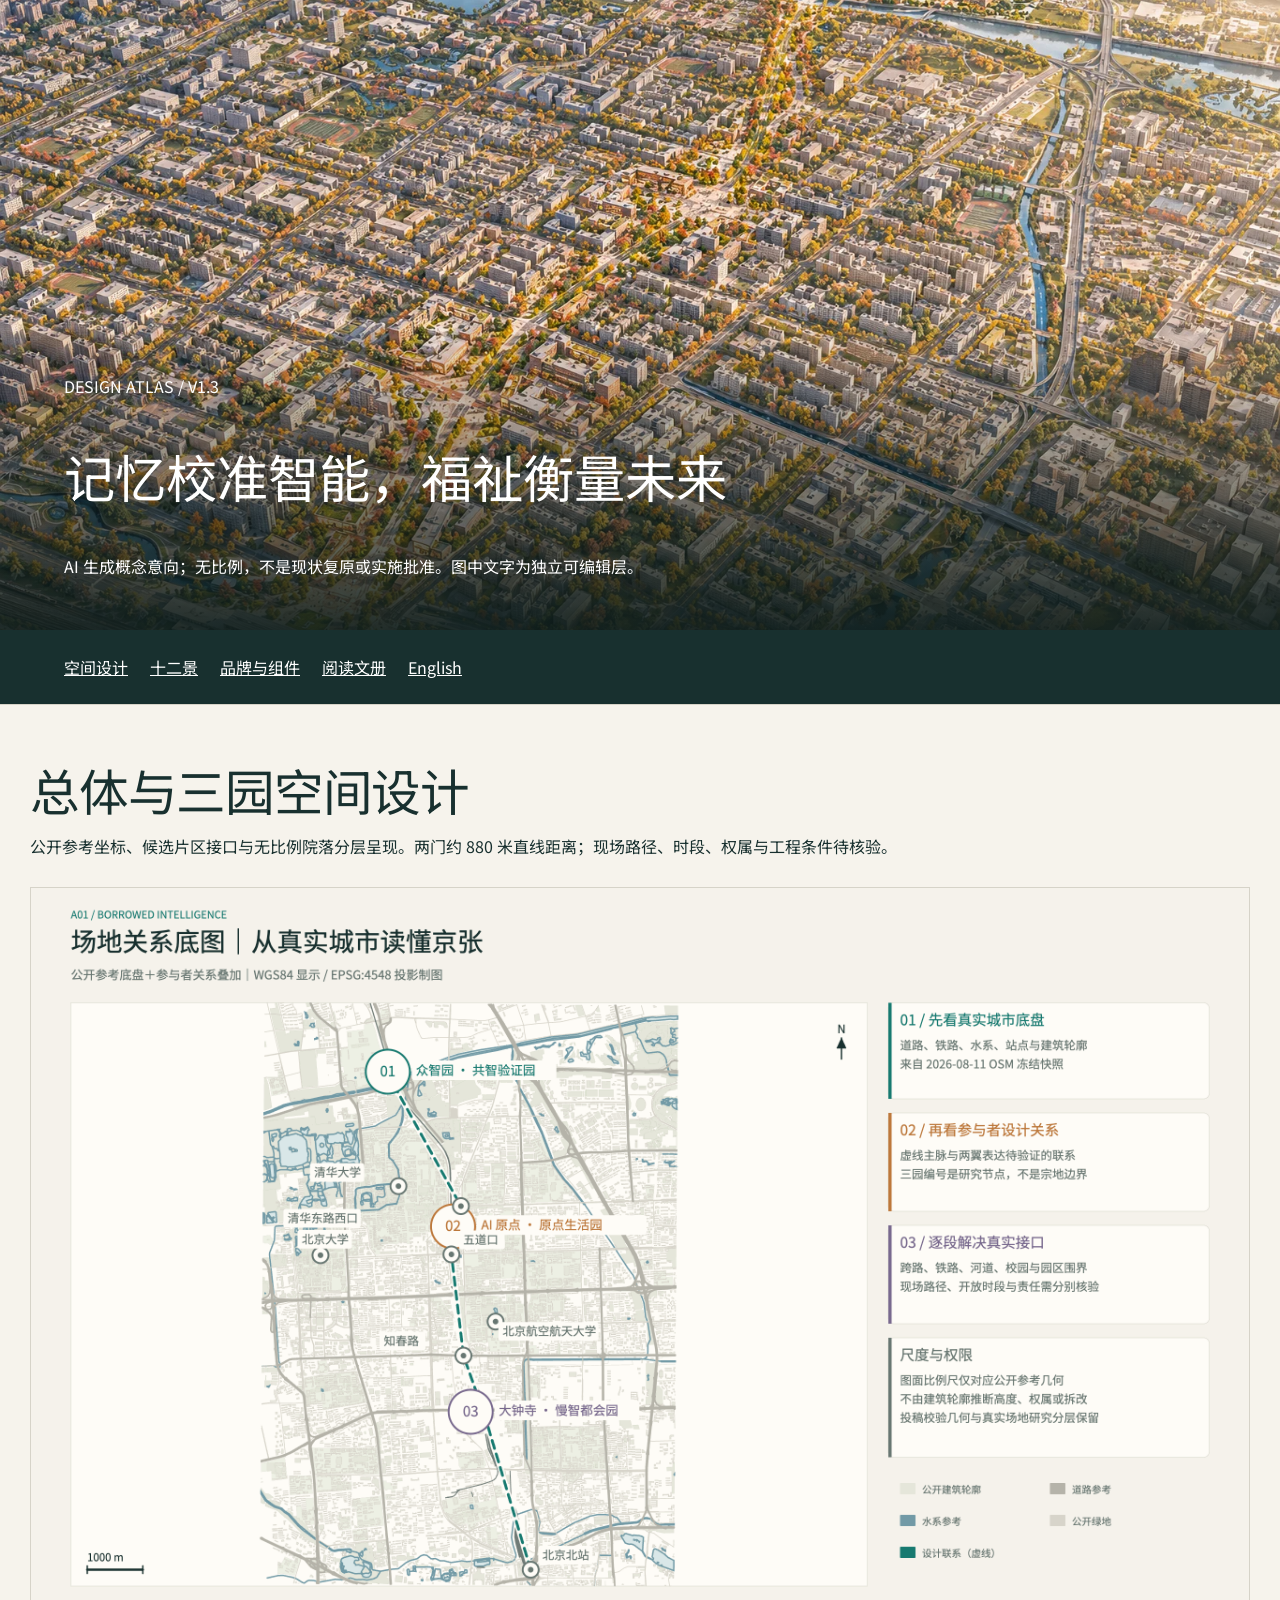
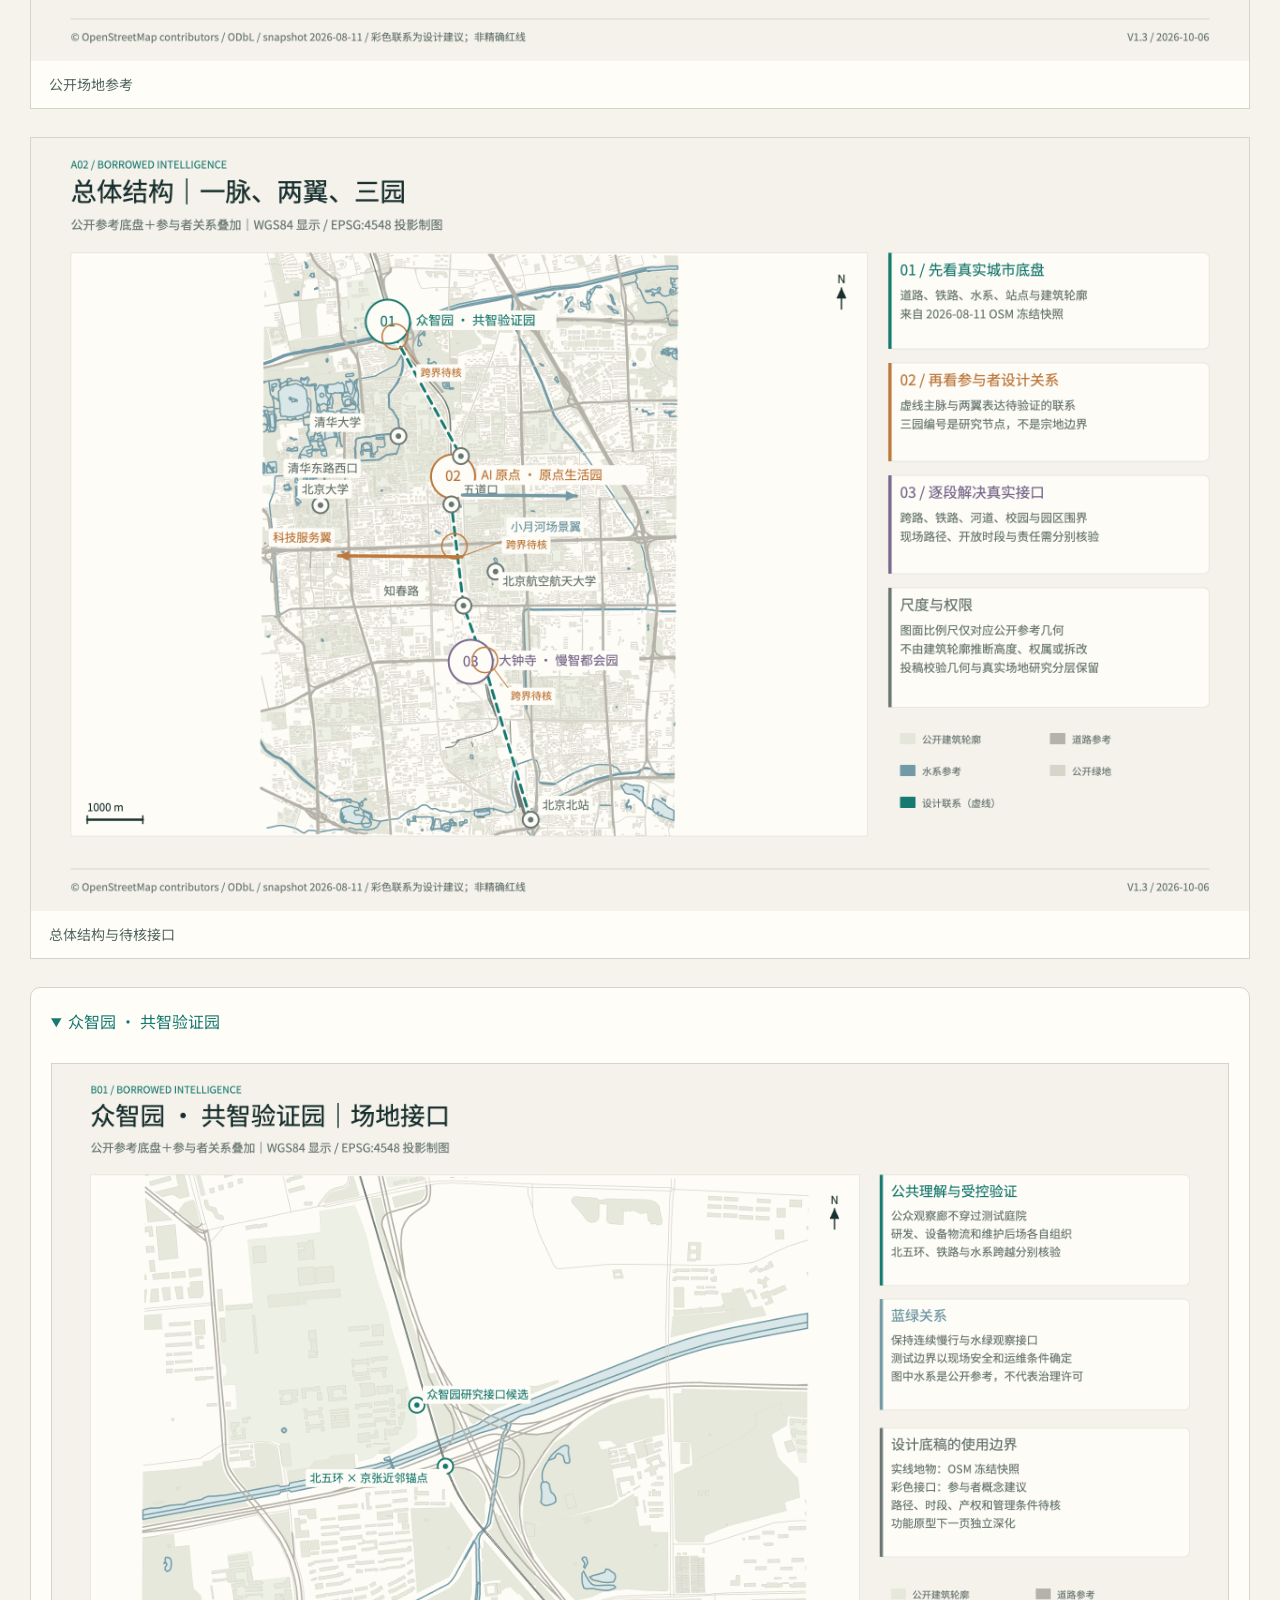
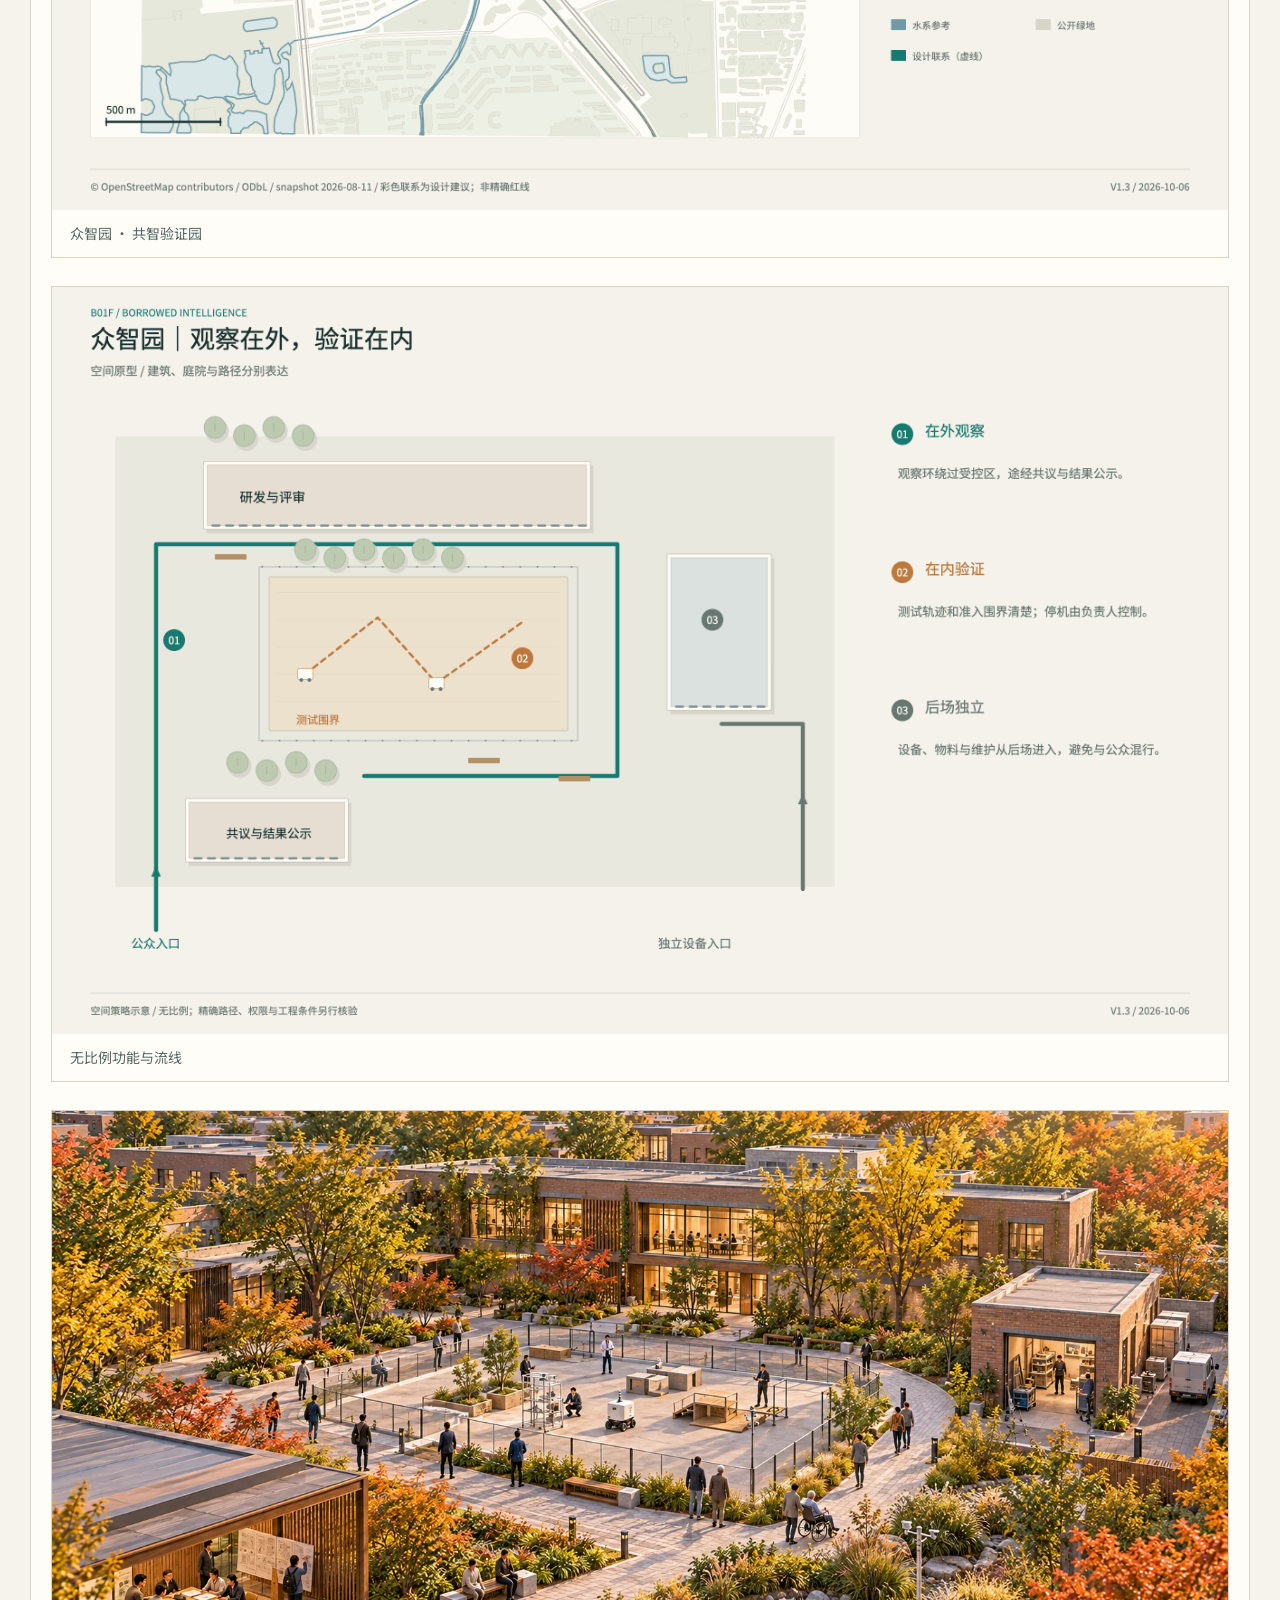
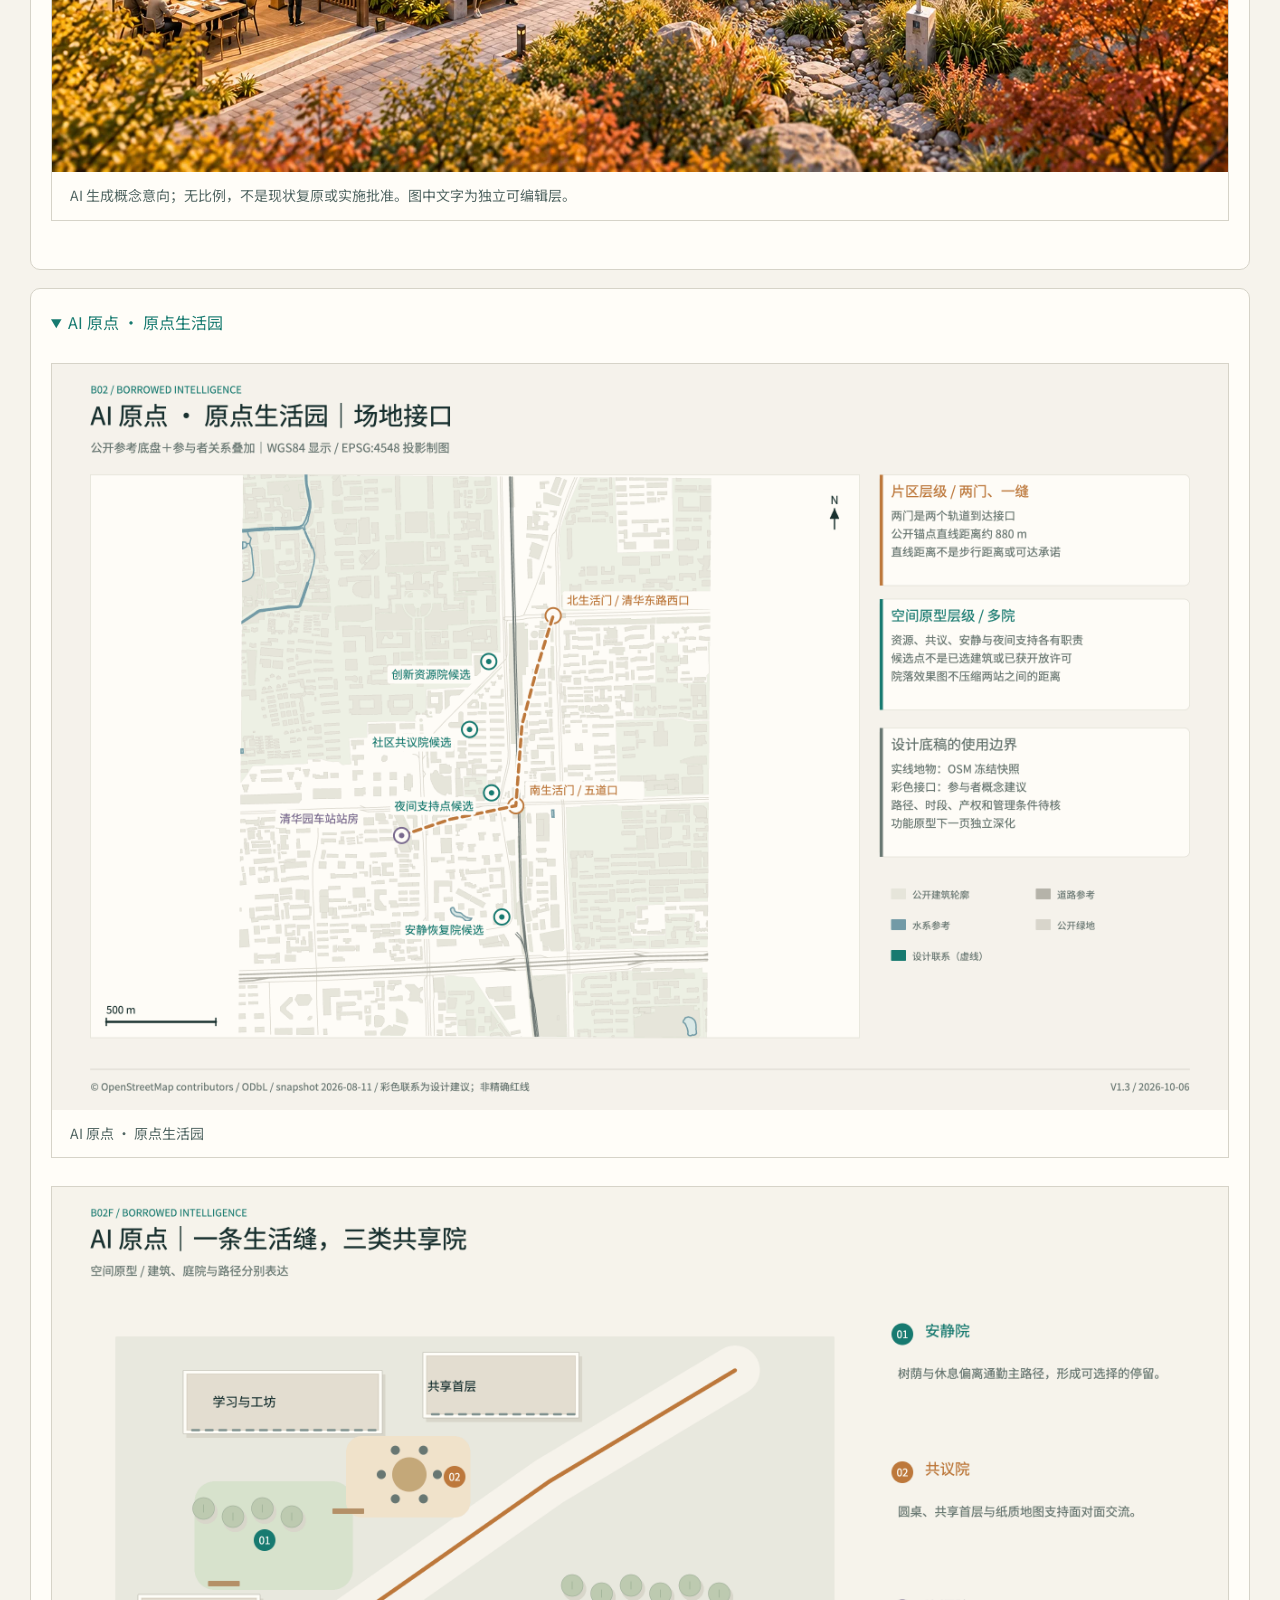
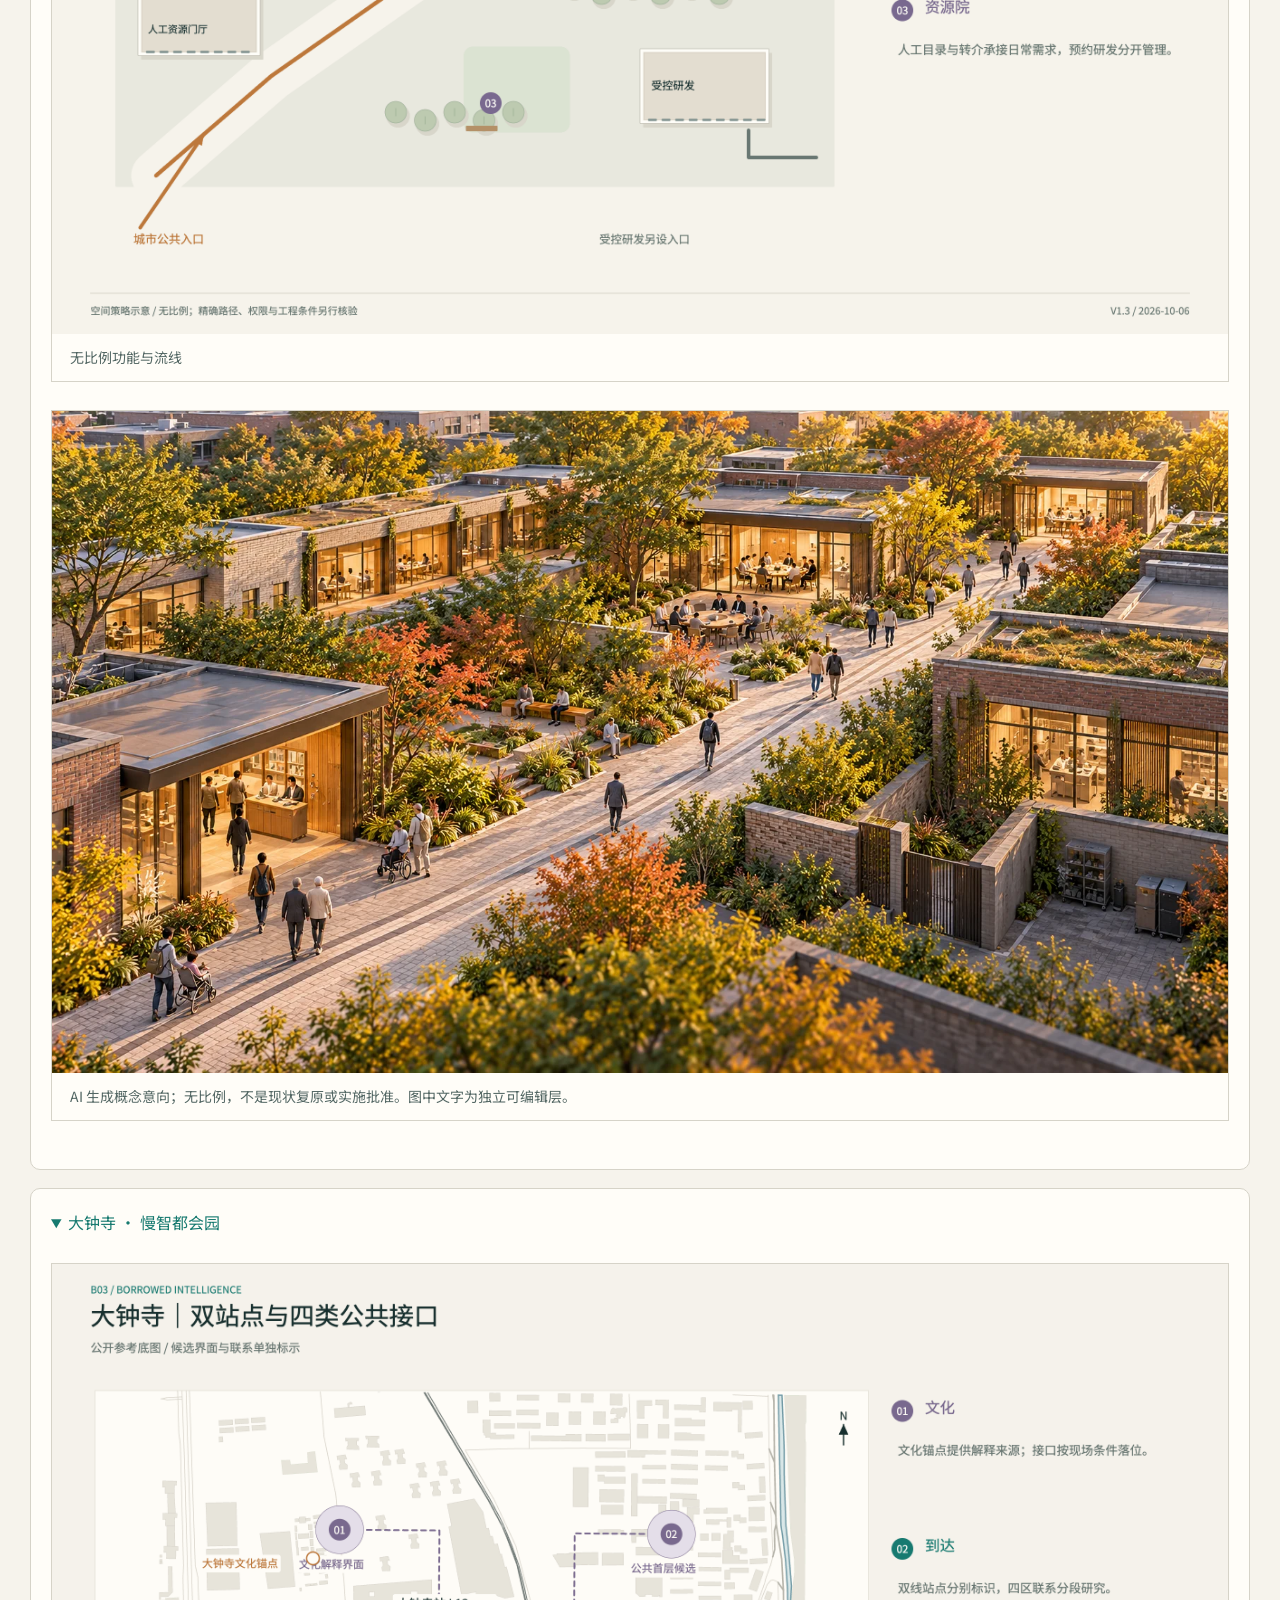
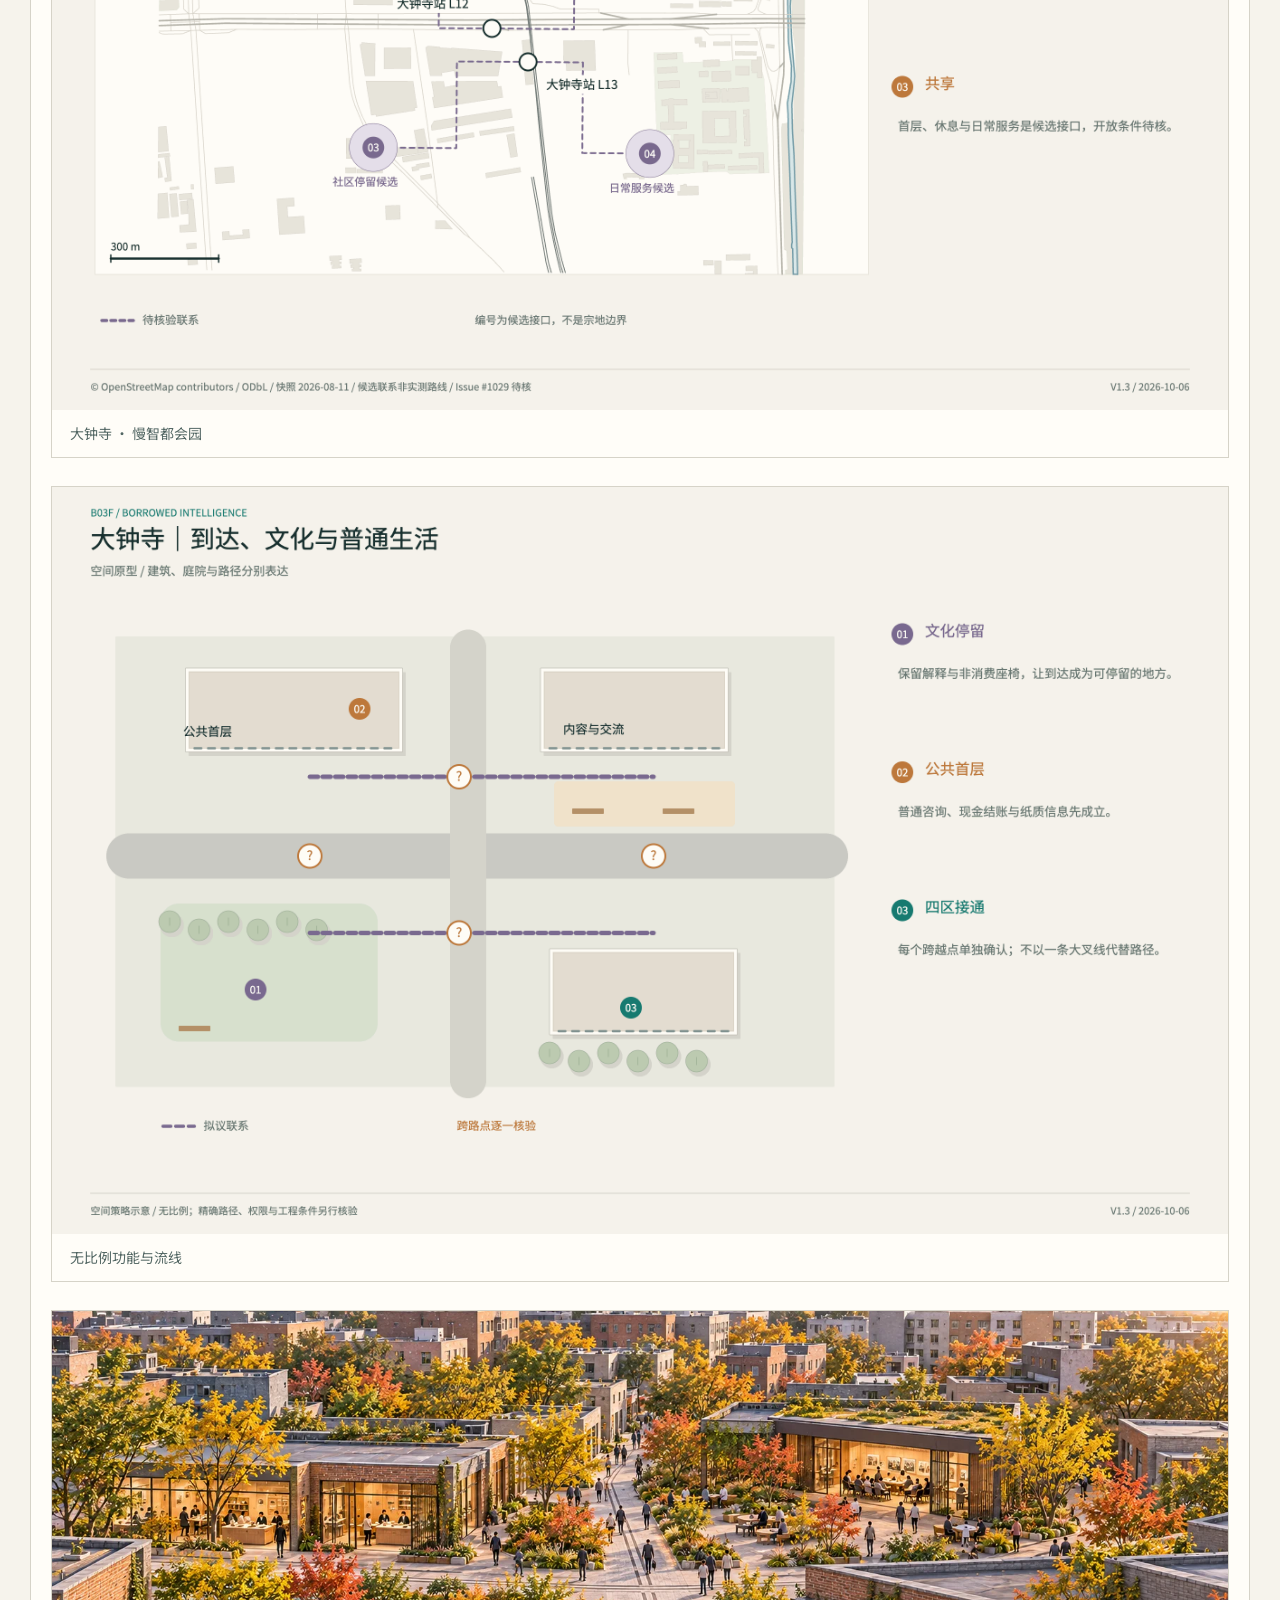
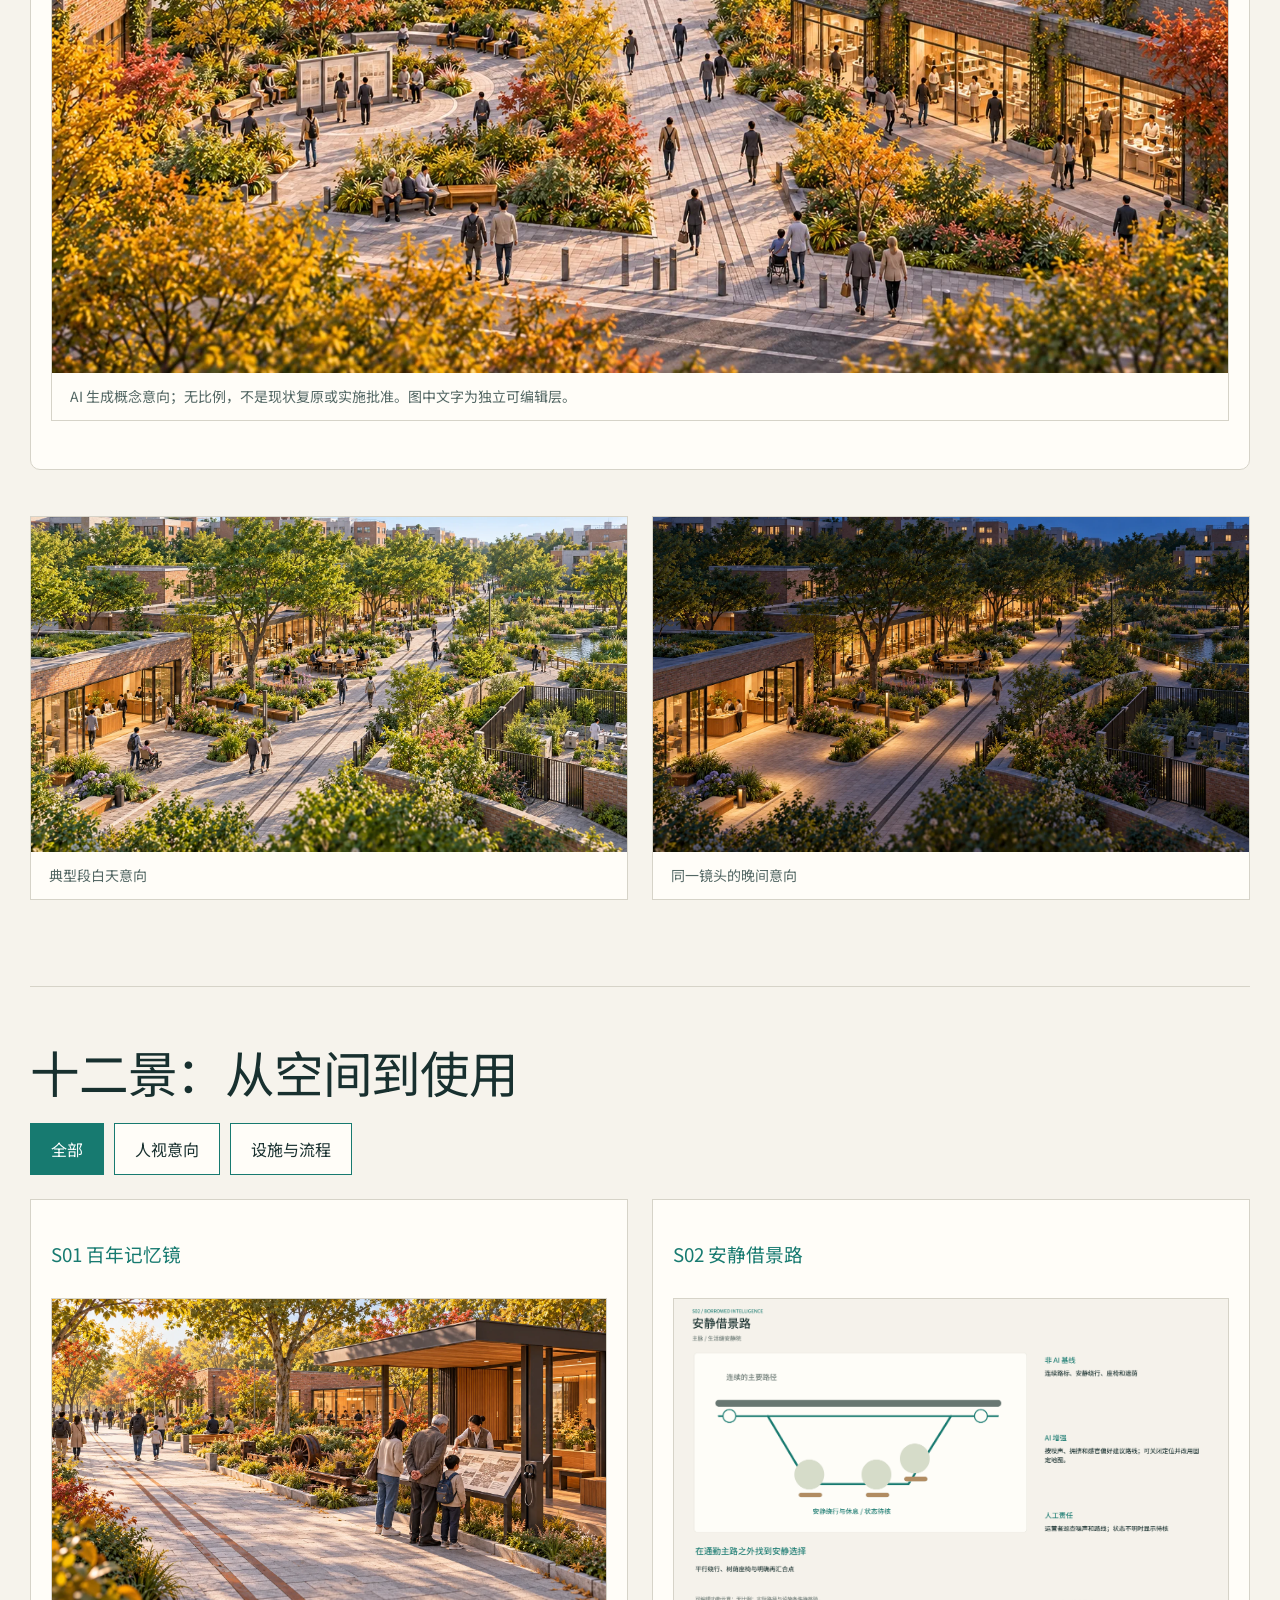
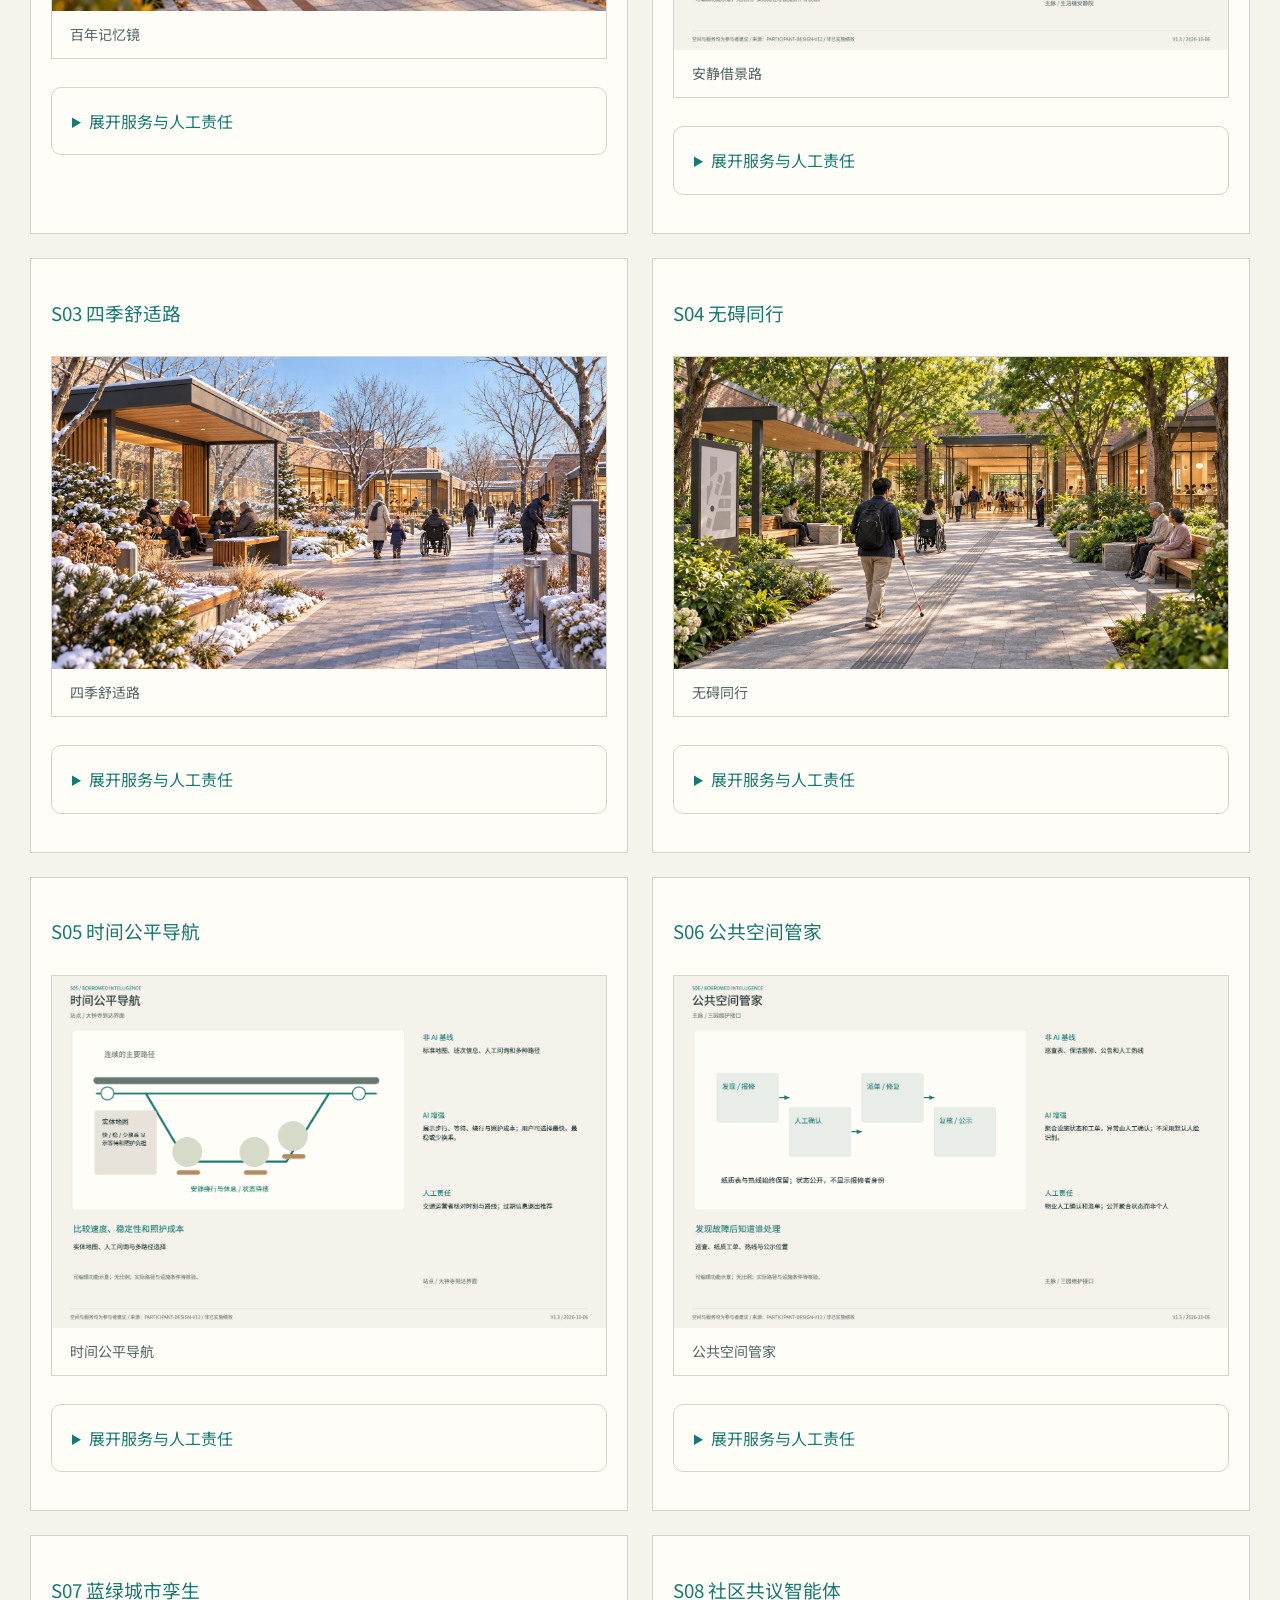
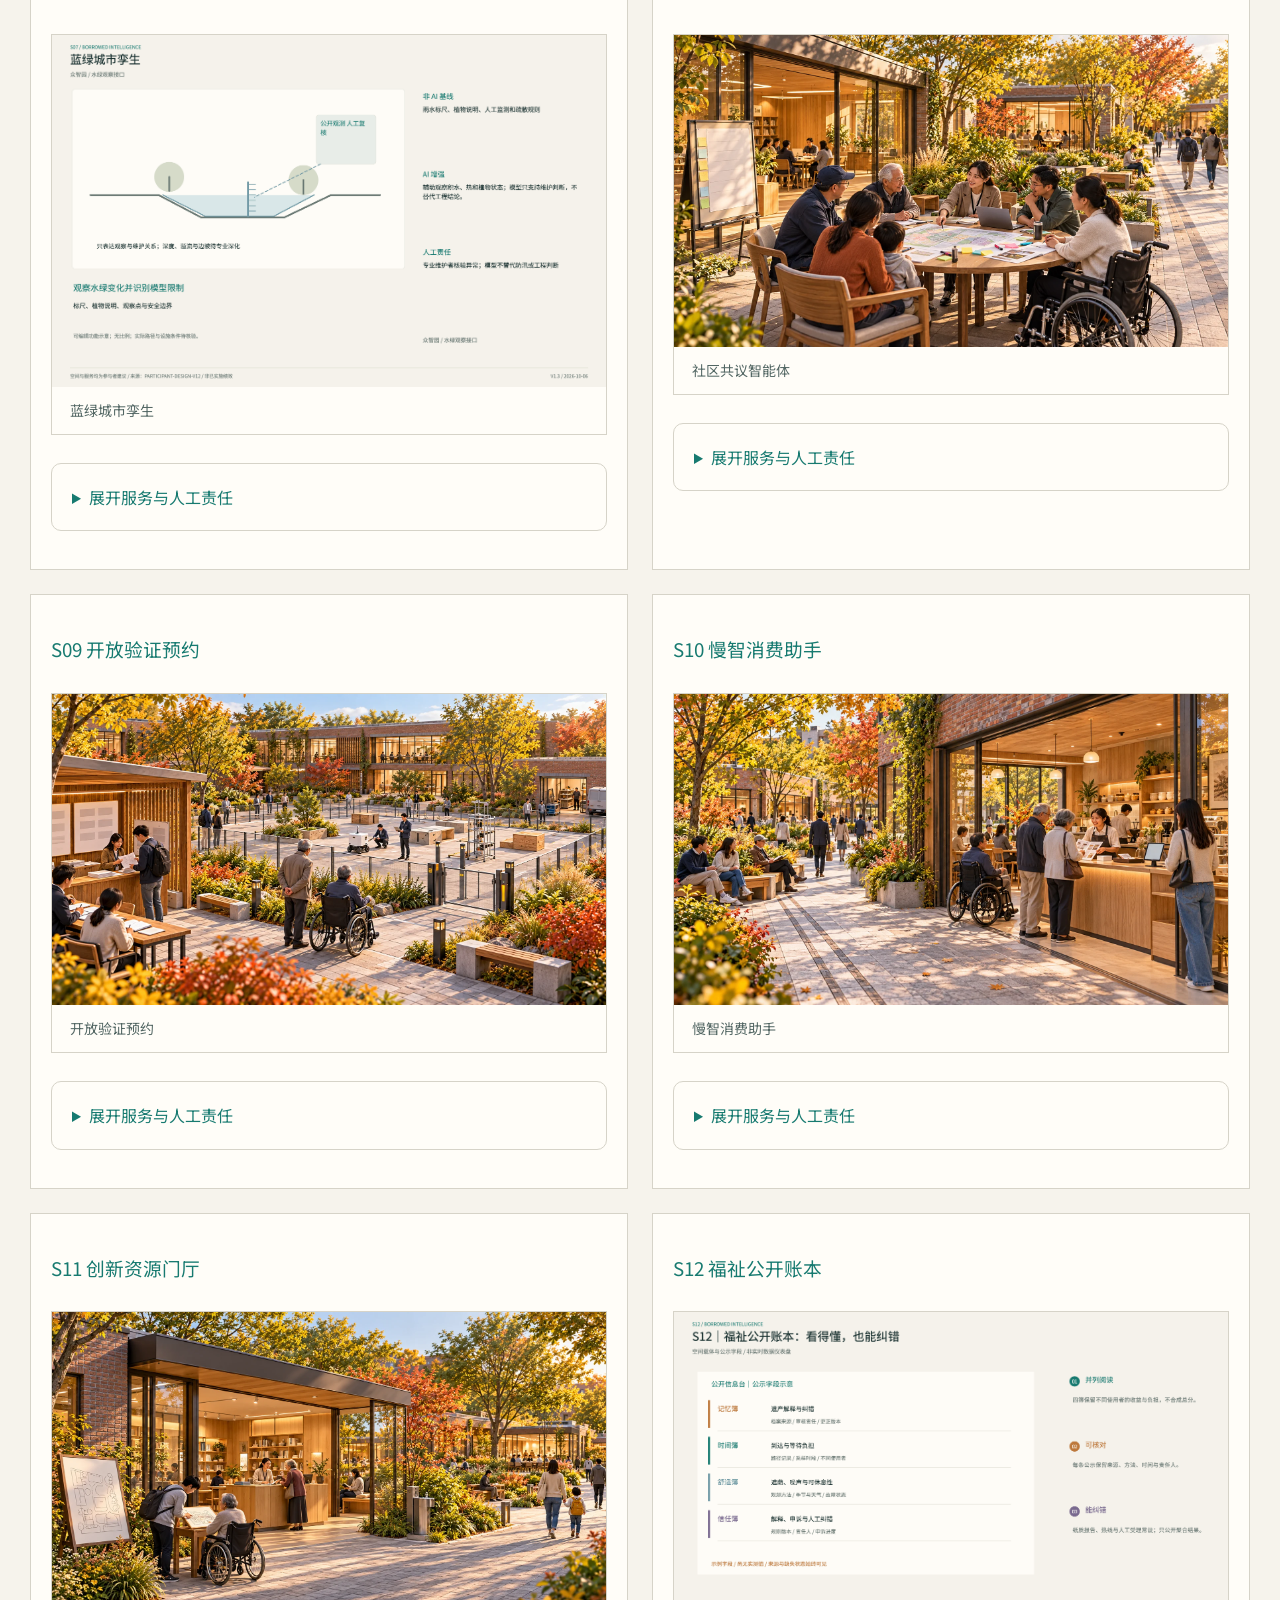
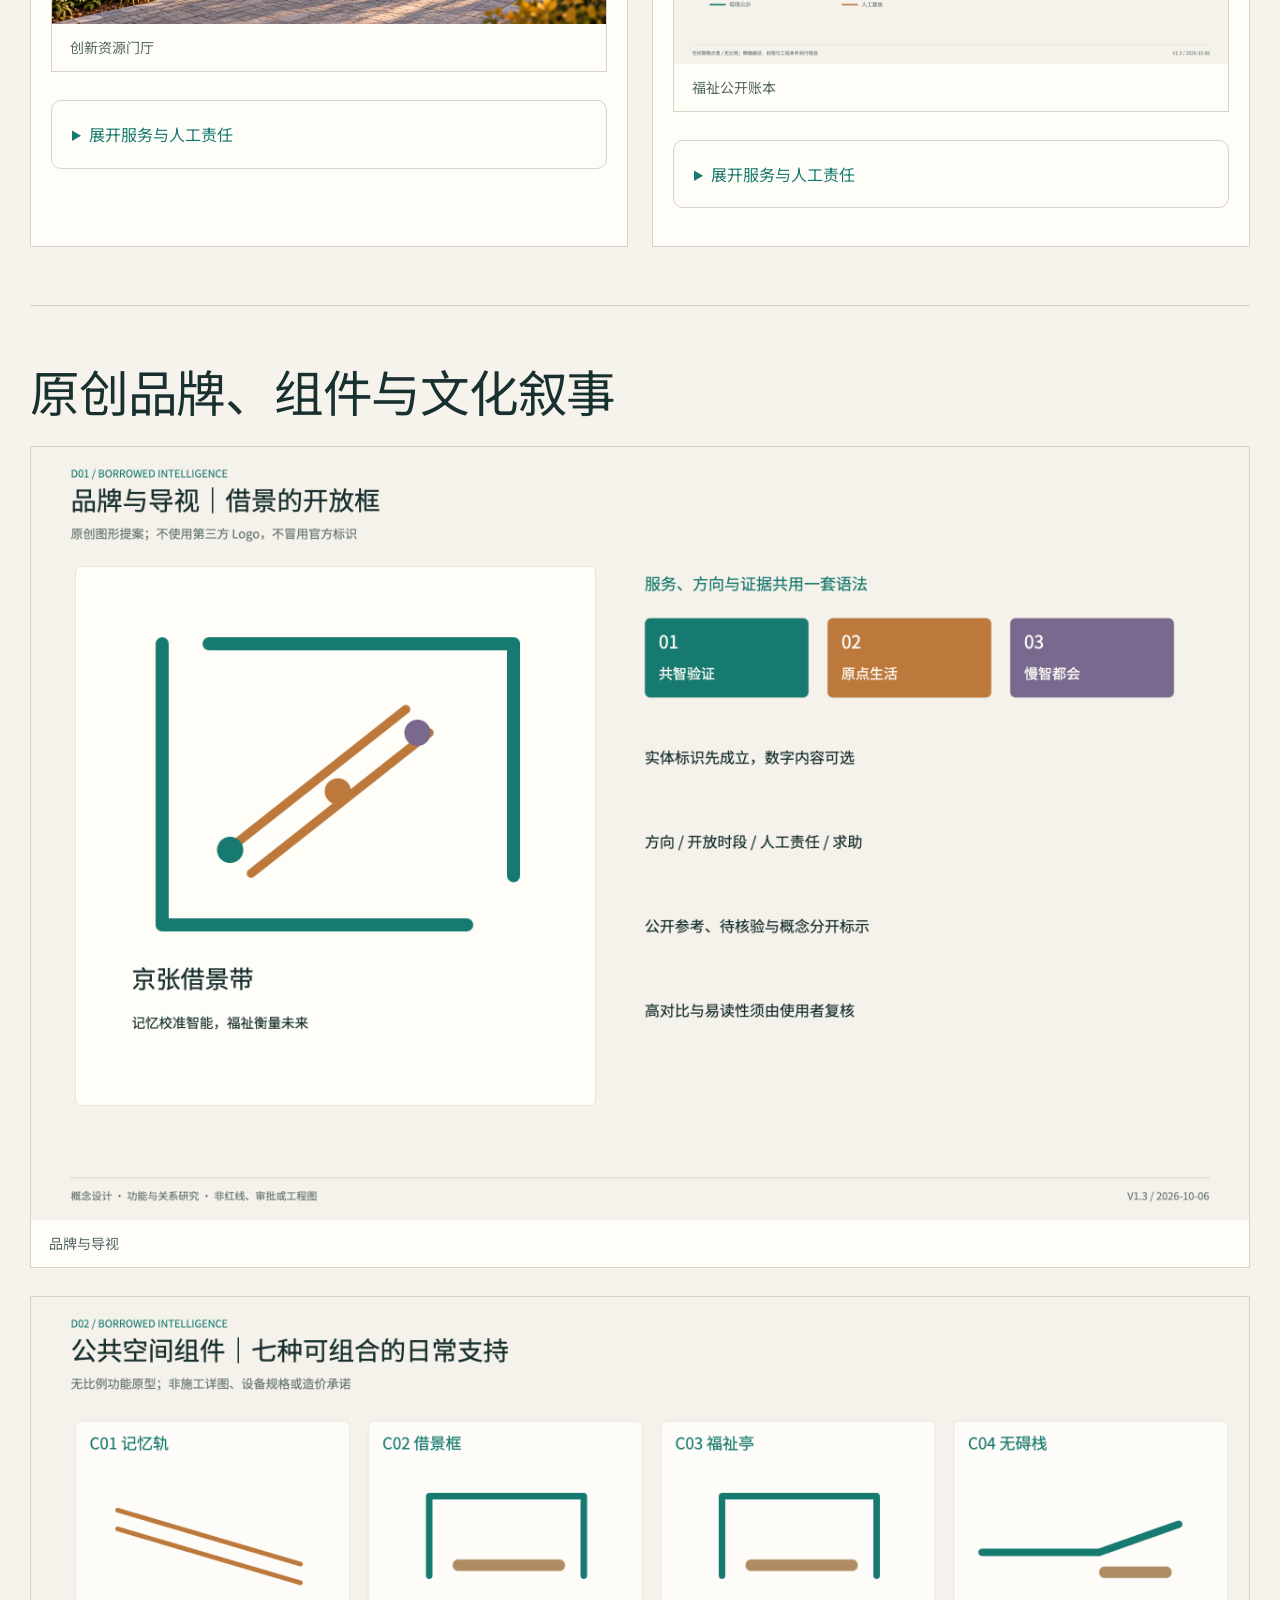
==== commit d88cf2de: "Add whole-belt aerial and clarify six bilingual analysis diagrams (V1.3)" ====
--- a/submissions/xixi241225-crypto/jingzhang-borrowed-intelligence/visual/index.html
+++ b/submissions/xixi241225-crypto/jingzhang-borrowed-intelligence/visual/index.html
@@ -8,7 +8,7 @@
 @media(max-width:560px){.wrap{width:min(100% - 24px,1220px)}.hero{padding:48px 0 36px}.grid-4,.scene-grid{grid-template-columns:1fr}.lowtech{flex-direction:column}.plus{text-align:center}.section{padding:42px 0}.credits div{grid-template-columns:1fr}.credits dt{font-size:.76rem}}
 @media(prefers-reduced-motion:reduce){html{scroll-behavior:auto}}
 </style><link rel="stylesheet" href="../visual/assets/reading-font.css"><style>html,body,button,input,select,textarea,table,summary,h1,h2,h3,h4,p,li,td,th,sup{font-family:"Jingzhang Reading","Noto Sans CJK SC","PingFang SC","Microsoft YaHei",sans-serif!important}details{margin:18px 0;padding:20px;border:1px solid #d6d3c8;border-radius:10px;background:#fffdf8}summary{cursor:pointer;color:#177a70;font-weight:600}.element-controls{display:flex;gap:8px;flex-wrap:wrap;margin:20px 0}.element-controls button{padding:10px 15px;background:#fffdf8;color:#18302f;border:1px solid #177a70;border-radius:7px;cursor:pointer}.element-controls button[aria-pressed=true]{background:#177a70;color:white}.element-controls button:focus-visible,summary:focus-visible{outline:3px solid #c57b35;outline-offset:4px}#ecosystem-canvas{display:block;max-width:100%;height:auto;width:100%;background:#fffdf8;border:1px solid #d6d3c8}.table-scroll{overflow-x:auto}table{border-collapse:collapse;width:100%;font-size:.9rem}td,th{border:1px solid #d6d3c8;padding:12px;vertical-align:top;line-height:1.6}th{text-align:left;background:#e8eee9}.table-scroll table{min-width:880px}#element-description{min-height:5em;padding:15px;background:#e8eee9}</style><style>.v12hero{position:relative;background:#18302f;color:#fff;max-width:1600px;margin:0 auto}.v12hero>img{display:block;width:100%;height:70vh;min-height:420px;object-fit:cover}.v12hero>div{position:absolute;bottom:0;left:0;right:0;padding:35px 5%;background:linear-gradient(transparent,rgba(15,30,29,.92))}.v12hero h1{font-size:clamp(26px,4vw,52px);max-width:1100px;color:white}.v12hero p{max-width:950px}.v12nav{display:flex;gap:22px;flex-wrap:wrap;padding:24px 5%;background:#18302f}.v12nav a{color:white}.v12fig{margin:28px 0;background:#fffdf8;border:1px solid #d6d3c8}.v12fig img{width:100%;height:auto;display:block}.v12fig figcaption{padding:12px 18px;color:#526663;font-size:14px}.v12pair,.v12scenegrid{display:grid;grid-template-columns:1fr 1fr;gap:24px}.v12scene{border:1px solid #d6d3c8;padding:20px;background:#fffdf8;min-width:0}.v12scene h3{color:#177a70}.v12filters{display:flex;gap:10px;flex-wrap:wrap;margin:24px 0}.v12filters button{font:inherit;padding:12px 20px;border:1px solid #177a70;color:#18302f;background:#fffdf8;cursor:pointer}.v12filters button[aria-pressed=true]{background:#177a70;color:white}.v12scene[hidden]{display:none}button:focus-visible,a:focus-visible,summary:focus-visible{outline:3px solid #bd783b;outline-offset:4px}details summary{cursor:pointer}@media(max-width:760px){.v12pair,.v12scenegrid{grid-template-columns:1fr}.v12hero>img{height:70vh}.v12hero>div{padding:24px 5%}.v12nav{gap:14px}.v12scene{padding:12px}}</style></head>
-<body><div class="v12hero"><img src="../assets/media/spine-day.webp" alt="主脉典型段白天概念意向"><div><p>DESIGN ATLAS / V1.2</p><h1>记忆校准智能，福祉衡量未来</h1><p>AI 生成概念意向；无比例，不是现状复原或实施批准。图中文字为独立可编辑层。</p></div></div><nav class="v12nav"><a href="#v12-spatial">空间设计</a><a href="#v12-scenes">十二景</a><a href="#v12-vocabulary">品牌与组件</a><a href="../drawings/a3-booklet.pdf">阅读文册</a><a href="index.en.html">English</a></nav><section class="section wrap" id="v12-spatial"><h2>总体与三园空间设计</h2><p>公开参考坐标、候选片区接口与无比例院落分层呈现。两门约 880 米直线距离；现场路径、时段、权属与工程条件待核验。</p><figure class="v12fig"><img loading="lazy" src="../assets/figures/site-context.png" alt="公开场地参考"><figcaption>公开场地参考</figcaption></figure><figure class="v12fig"><img loading="lazy" src="../assets/figures/overall-structure.png" alt="总体结构与待核接口"><figcaption>总体结构与待核接口</figcaption></figure><details open><summary>众智园 · 共智验证园</summary><figure class="v12fig"><img loading="lazy" src="../assets/figures/zzy-context.png" alt="众智园 · 共智验证园"><figcaption>众智园 · 共智验证园</figcaption></figure><figure class="v12fig"><img loading="lazy" src="../assets/figures/zzy-prototype.png" alt="无比例功能与流线"><figcaption>无比例功能与流线</figcaption></figure><figure class="v12fig"><img loading="lazy" src="../assets/media/zzy-aerial.webp" alt="众智园 · 共智验证园"><figcaption>AI 生成概念意向；无比例，不是现状复原或实施批准。图中文字为独立可编辑层。</figcaption></figure></details><details open><summary>AI 原点 · 原点生活园</summary><figure class="v12fig"><img loading="lazy" src="../assets/figures/aio-context.png" alt="AI 原点 · 原点生活园"><figcaption>AI 原点 · 原点生活园</figcaption></figure><figure class="v12fig"><img loading="lazy" src="../assets/figures/aio-prototype.png" alt="无比例功能与流线"><figcaption>无比例功能与流线</figcaption></figure><figure class="v12fig"><img loading="lazy" src="../assets/media/aio-aerial.webp" alt="AI 原点 · 原点生活园"><figcaption>AI 生成概念意向；无比例，不是现状复原或实施批准。图中文字为独立可编辑层。</figcaption></figure></details><details open><summary>大钟寺 · 慢智都会园</summary><figure class="v12fig"><img loading="lazy" src="../assets/figures/dzs-context.png" alt="大钟寺 · 慢智都会园"><figcaption>大钟寺 · 慢智都会园</figcaption></figure><figure class="v12fig"><img loading="lazy" src="../assets/figures/dzs-prototype.png" alt="无比例功能与流线"><figcaption>无比例功能与流线</figcaption></figure><figure class="v12fig"><img loading="lazy" src="../assets/media/dzs-aerial.webp" alt="大钟寺 · 慢智都会园"><figcaption>AI 生成概念意向；无比例，不是现状复原或实施批准。图中文字为独立可编辑层。</figcaption></figure></details><div class="v12pair"><figure class="v12fig"><img loading="lazy" src="../assets/media/spine-day.webp" alt="典型段白天意向"><figcaption>典型段白天意向</figcaption></figure><figure class="v12fig"><img loading="lazy" src="../assets/media/spine-night.webp" alt="同一镜头的晚间意向"><figcaption>同一镜头的晚间意向</figcaption></figure></div></section><section class="section wrap" id="v12-scenes"><h2>十二景：从空间到使用</h2><div class="v12filters"><button type="button" data-scene-filter="all" aria-pressed="true">全部</button><button type="button" data-scene-filter="photo" aria-pressed="false">人视意向</button><button type="button" data-scene-filter="diagram" aria-pressed="false">设施与流程</button></div><p id="scene-filter-status" aria-live="polite"></p><div class="v12scenegrid"><article class="v12scene" data-scene-kind="photo"><h3>S01 百年记忆镜</h3><figure class="v12fig"><img loading="lazy" src="../assets/media/scene-01.webp" alt="百年记忆镜"><figcaption>百年记忆镜</figcaption></figure><details><summary>展开服务与人工责任</summary><p>让不同年龄的访客读懂记忆与来源</p><p>解释设施、纸质图谱、人工讲解与停留</p><p><strong>非 AI 基线：</strong>真实遗存、时间线、纸质地图和人工讲解</p><p>多语种、无障碍和个性化解释；来源可见，生成内容不得替代史实审核。</p><p>遗产解释责任者审核史实；有误则撤下生成内容</p></details></article><article class="v12scene" data-scene-kind="diagram"><h3>S02 安静借景路</h3><figure class="v12fig"><img loading="lazy" src="../assets/figures/scene-02.png" alt="安静借景路"><figcaption>安静借景路</figcaption></figure><details><summary>展开服务与人工责任</summary><p>在通勤主路之外找到安静选择</p><p>平行绕行、树荫座椅与明确再汇合点</p><p><strong>非 AI 基线：</strong>连续路标、安静绕行、座椅和遮荫</p><p>按噪声、拥挤和感官偏好建议路线；可关闭定位并改用固定地图。</p><p>运营者巡查噪声和路线；状态不明时显示待核</p></details></article><article class="v12scene" data-scene-kind="photo"><h3>S03 四季舒适路</h3><figure class="v12fig"><img loading="lazy" src="../assets/media/scene-03.webp" alt="四季舒适路"><figcaption>四季舒适路</figcaption></figure><details><summary>展开服务与人工责任</summary><p>夏季避热、冬季避风并能休息</p><p>遮荫、避风、饮水与路径外停留</p><p><strong>非 AI 基线：</strong>遮荫避雨、饮水、休息点和季节维护</p><p>结合微气候提示舒适路线；设备故障时由固定标识和人工巡查接管。</p><p>物业确认天气与维护状态；故障用固定标识和巡查</p></details></article><article class="v12scene" data-scene-kind="photo"><h3>S04 无碍同行</h3><figure class="v12fig"><img loading="lazy" src="../assets/media/scene-04.webp" alt="无碍同行"><figcaption>无碍同行</figcaption></figure><details><summary>展开服务与人工责任</summary><p>从到达点持续走到服务入口</p><p>同层入口、连续引导、路径外休息</p><p><strong>非 AI 基线：</strong>坡道、触觉、高对比、连续休息和人工协助</p><p>辅助识别障碍并建议可达路线；不得把预测结果写成已验证无障碍。</p><p>专业与使用者复核可达；未核验不承诺无障碍</p></details></article><article class="v12scene" data-scene-kind="diagram"><h3>S05 时间公平导航</h3><figure class="v12fig"><img loading="lazy" src="../assets/figures/scene-05.png" alt="时间公平导航"><figcaption>时间公平导航</figcaption></figure><details><summary>展开服务与人工责任</summary><p>比较速度、稳定性和照护成本</p><p>实体地图、人工问询与多路径选择</p><p><strong>非 AI 基线：</strong>标准地图、班次信息、人工问询和多种路径</p><p>展示步行、等待、绕行与照护成本；用户可选择最快、最稳或少换乘。</p><p>交通运营者核对时刻与路线；过期信息退出推荐</p></details></article><article class="v12scene" data-scene-kind="diagram"><h3>S06 公共空间管家</h3><figure class="v12fig"><img loading="lazy" src="../assets/figures/scene-06.png" alt="公共空间管家"><figcaption>公共空间管家</figcaption></figure><details><summary>展开服务与人工责任</summary><p>发现故障后知道谁处理</p><p>巡查、纸质工单、热线与公示位置</p><p><strong>非 AI 基线：</strong>巡查表、保洁报修、公告和人工热线</p><p>聚合设施状态和工单，异常由人工确认；不采用默认人脸识别。</p><p>物业人工确认和派单；公开聚合状态而非个人</p></details></article><article class="v12scene" data-scene-kind="diagram"><h3>S07 蓝绿城市孪生</h3><figure class="v12fig"><img loading="lazy" src="../assets/figures/scene-07.png" alt="蓝绿城市孪生"><figcaption>蓝绿城市孪生</figcaption></figure><details><summary>展开服务与人工责任</summary><p>观察水绿变化并识别模型限制</p><p>标尺、植物说明、观察点与安全边界</p><p><strong>非 AI 基线：</strong>雨水标尺、植物说明、人工监测和疏散规则</p><p>辅助观察积水、热和植物状态；模型只支持维护判断，不替代工程结论。</p><p>专业维护者核验异常；模型不替代防汛或工程判断</p></details></article><article class="v12scene" data-scene-kind="photo"><h3>S08 社区共议智能体</h3><figure class="v12fig"><img loading="lazy" src="../assets/media/scene-08.webp" alt="社区共议智能体"><figcaption>社区共议智能体</figcaption></figure><details><summary>展开服务与人工责任</summary><p>让不同意见进入同一张地图</p><p>圆桌、纸质地图、纪要板与室内备用空间</p><p><strong>非 AI 基线：</strong>线下会议、纸质意见、人工主持和公开纪要</p><p>协助归纳而不代替表决；公开纠错、申诉、删除和版本记录。</p><p>人工主持与记录；参与者纠错，AI 不代替表决</p></details></article><article class="v12scene" data-scene-kind="photo"><h3>S09 开放验证预约</h3><figure class="v12fig"><img loading="lazy" src="../assets/media/scene-09.webp" alt="开放验证预约"><figcaption>开放验证预约</figcaption></figure><details><summary>展开服务与人工责任</summary><p>看懂测试规则，再申请参与</p><p>围界、观察路径、纸质申请与值守点</p><p><strong>非 AI 基线：</strong>现场公告、纸质申请、人工安全说明</p><p>匹配时段和能力、公开风险与结果；拒绝数据不影响线下申请。</p><p>测试负责人准入与停机；公众与测试轨迹分离</p></details></article><article class="v12scene" data-scene-kind="photo"><h3>S10 慢智消费助手</h3><figure class="v12fig"><img loading="lazy" src="../assets/media/scene-10.webp" alt="慢智消费助手"><figcaption>慢智消费助手</figcaption></figure><details><summary>展开服务与人工责任</summary><p>能获得解释，也能普通结账</p><p>纸质菜单、人工柜台、可选终端与免费座椅</p><p><strong>非 AI 基线：</strong>普通菜单、现金／常规结账、人工咨询和明确价格</p><p>解释推荐、过敏和商业关系；一键关闭个性化，不以画像抬价。</p><p>商户核对价格和过敏信息；随时关闭推荐</p></details></article><article class="v12scene" data-scene-kind="photo"><h3>S11 创新资源门厅</h3><figure class="v12fig"><img loading="lazy" src="../assets/media/resource-foyer.webp" alt="创新资源门厅"><figcaption>创新资源门厅</figcaption></figure><details><summary>展开服务与人工责任</summary><p>带着问题找到可协商的资源</p><p>实体目录、低柜台、人工转介与等待座椅</p><p><strong>非 AI 基线：</strong>服务目录、固定开放时间和人工转介</p><p>辅助匹配空间、导师与专业服务；不承诺结果，敏感申请由人工受理。</p><p>资源提供者维护时段和权限；不保证匹配或结果</p></details></article><article class="v12scene" data-scene-kind="diagram"><h3>S12 福祉公开账本</h3><figure class="v12fig"><img loading="lazy" src="../assets/figures/scene-12.png" alt="福祉公开账本"><figcaption>福祉公开账本</figcaption></figure><details><summary>展开服务与人工责任</summary><p>看见改善、负担与未确定的部分</p><p>纸质公示、四簿并列、投诉与版本记录</p><p><strong>非 AI 基线：</strong>定期公示、纸质报告、听证和投诉渠道</p><p>只显示聚合指标、来源和不确定性；不得公开个人轨迹或用总分掩盖权衡。</p><p>运营者与独立复核者确认数据；只公开聚合结果</p></details></article></div></section><section class="section wrap" id="v12-vocabulary"><h2>原创品牌、组件与文化叙事</h2><figure class="v12fig"><img loading="lazy" src="../assets/figures/brand-system.png" alt="品牌与导视"><figcaption>品牌与导视</figcaption></figure><figure class="v12fig"><img loading="lazy" src="../assets/figures/component-system.png" alt="七类公共空间组件"><figcaption>七类公共空间组件</figcaption></figure><figure class="v12fig"><img loading="lazy" src="../assets/figures/memory-narrative.png" alt="来源可核的记忆叙事"><figcaption>来源可核的记忆叙事</figcaption></figure></section><a class="skip" href="#content">Skip to content</a>
+<body><div class="v12hero"><img src="../assets/media/overall-aerial.webp" alt="全带整体鸟瞰概念意向"><div><p>DESIGN ATLAS / V1.3</p><h1>记忆校准智能，福祉衡量未来</h1><p>AI 生成概念意向；无比例，不是现状复原或实施批准。图中文字为独立可编辑层。</p></div></div><nav class="v12nav"><a href="#v12-spatial">空间设计</a><a href="#v12-scenes">十二景</a><a href="#v12-vocabulary">品牌与组件</a><a href="../drawings/a3-booklet.pdf">阅读文册</a><a href="index.en.html">English</a></nav><section class="section wrap" id="v12-spatial"><h2>总体与三园空间设计</h2><p>公开参考坐标、候选片区接口与无比例院落分层呈现。两门约 880 米直线距离；现场路径、时段、权属与工程条件待核验。</p><figure class="v12fig"><img loading="lazy" src="../assets/figures/site-context.png" alt="公开场地参考"><figcaption>公开场地参考</figcaption></figure><figure class="v12fig"><img loading="lazy" src="../assets/figures/overall-structure.png" alt="总体结构与待核接口"><figcaption>总体结构与待核接口</figcaption></figure><details open><summary>众智园 · 共智验证园</summary><figure class="v12fig"><img loading="lazy" src="../assets/figures/zzy-context.png" alt="众智园 · 共智验证园"><figcaption>众智园 · 共智验证园</figcaption></figure><figure class="v12fig"><img loading="lazy" src="../assets/figures/zzy-prototype.png" alt="无比例功能与流线"><figcaption>无比例功能与流线</figcaption></figure><figure class="v12fig"><img loading="lazy" src="../assets/media/zzy-aerial.webp" alt="众智园 · 共智验证园"><figcaption>AI 生成概念意向；无比例，不是现状复原或实施批准。图中文字为独立可编辑层。</figcaption></figure></details><details open><summary>AI 原点 · 原点生活园</summary><figure class="v12fig"><img loading="lazy" src="../assets/figures/aio-context.png" alt="AI 原点 · 原点生活园"><figcaption>AI 原点 · 原点生活园</figcaption></figure><figure class="v12fig"><img loading="lazy" src="../assets/figures/aio-prototype.png" alt="无比例功能与流线"><figcaption>无比例功能与流线</figcaption></figure><figure class="v12fig"><img loading="lazy" src="../assets/media/aio-aerial.webp" alt="AI 原点 · 原点生活园"><figcaption>AI 生成概念意向；无比例，不是现状复原或实施批准。图中文字为独立可编辑层。</figcaption></figure></details><details open><summary>大钟寺 · 慢智都会园</summary><figure class="v12fig"><img loading="lazy" src="../assets/figures/dzs-context.png" alt="大钟寺 · 慢智都会园"><figcaption>大钟寺 · 慢智都会园</figcaption></figure><figure class="v12fig"><img loading="lazy" src="../assets/figures/dzs-prototype.png" alt="无比例功能与流线"><figcaption>无比例功能与流线</figcaption></figure><figure class="v12fig"><img loading="lazy" src="../assets/media/dzs-aerial.webp" alt="大钟寺 · 慢智都会园"><figcaption>AI 生成概念意向；无比例，不是现状复原或实施批准。图中文字为独立可编辑层。</figcaption></figure></details><div class="v12pair"><figure class="v12fig"><img loading="lazy" src="../assets/media/spine-day.webp" alt="典型段白天意向"><figcaption>典型段白天意向</figcaption></figure><figure class="v12fig"><img loading="lazy" src="../assets/media/spine-night.webp" alt="同一镜头的晚间意向"><figcaption>同一镜头的晚间意向</figcaption></figure></div></section><section class="section wrap" id="v12-scenes"><h2>十二景：从空间到使用</h2><div class="v12filters"><button type="button" data-scene-filter="all" aria-pressed="true">全部</button><button type="button" data-scene-filter="photo" aria-pressed="false">人视意向</button><button type="button" data-scene-filter="diagram" aria-pressed="false">设施与流程</button></div><p id="scene-filter-status" aria-live="polite"></p><div class="v12scenegrid"><article class="v12scene" data-scene-kind="photo"><h3>S01 百年记忆镜</h3><figure class="v12fig"><img loading="lazy" src="../assets/media/scene-01.webp" alt="百年记忆镜"><figcaption>百年记忆镜</figcaption></figure><details><summary>展开服务与人工责任</summary><p>让不同年龄的访客读懂记忆与来源</p><p>解释设施、纸质图谱、人工讲解与停留</p><p><strong>非 AI 基线：</strong>真实遗存、时间线、纸质地图和人工讲解</p><p>多语种、无障碍和个性化解释；来源可见，生成内容不得替代史实审核。</p><p>遗产解释责任者审核史实；有误则撤下生成内容</p></details></article><article class="v12scene" data-scene-kind="diagram"><h3>S02 安静借景路</h3><figure class="v12fig"><img loading="lazy" src="../assets/figures/scene-02.png" alt="安静借景路"><figcaption>安静借景路</figcaption></figure><details><summary>展开服务与人工责任</summary><p>在通勤主路之外找到安静选择</p><p>平行绕行、树荫座椅与明确再汇合点</p><p><strong>非 AI 基线：</strong>连续路标、安静绕行、座椅和遮荫</p><p>按噪声、拥挤和感官偏好建议路线；可关闭定位并改用固定地图。</p><p>运营者巡查噪声和路线；状态不明时显示待核</p></details></article><article class="v12scene" data-scene-kind="photo"><h3>S03 四季舒适路</h3><figure class="v12fig"><img loading="lazy" src="../assets/media/scene-03.webp" alt="四季舒适路"><figcaption>四季舒适路</figcaption></figure><details><summary>展开服务与人工责任</summary><p>夏季避热、冬季避风并能休息</p><p>遮荫、避风、饮水与路径外停留</p><p><strong>非 AI 基线：</strong>遮荫避雨、饮水、休息点和季节维护</p><p>结合微气候提示舒适路线；设备故障时由固定标识和人工巡查接管。</p><p>物业确认天气与维护状态；故障用固定标识和巡查</p></details></article><article class="v12scene" data-scene-kind="photo"><h3>S04 无碍同行</h3><figure class="v12fig"><img loading="lazy" src="../assets/media/scene-04.webp" alt="无碍同行"><figcaption>无碍同行</figcaption></figure><details><summary>展开服务与人工责任</summary><p>从到达点持续走到服务入口</p><p>同层入口、连续引导、路径外休息</p><p><strong>非 AI 基线：</strong>坡道、触觉、高对比、连续休息和人工协助</p><p>辅助识别障碍并建议可达路线；不得把预测结果写成已验证无障碍。</p><p>专业与使用者复核可达；未核验不承诺无障碍</p></details></article><article class="v12scene" data-scene-kind="diagram"><h3>S05 时间公平导航</h3><figure class="v12fig"><img loading="lazy" src="../assets/figures/scene-05.png" alt="时间公平导航"><figcaption>时间公平导航</figcaption></figure><details><summary>展开服务与人工责任</summary><p>比较速度、稳定性和照护成本</p><p>实体地图、人工问询与多路径选择</p><p><strong>非 AI 基线：</strong>标准地图、班次信息、人工问询和多种路径</p><p>展示步行、等待、绕行与照护成本；用户可选择最快、最稳或少换乘。</p><p>交通运营者核对时刻与路线；过期信息退出推荐</p></details></article><article class="v12scene" data-scene-kind="diagram"><h3>S06 公共空间管家</h3><figure class="v12fig"><img loading="lazy" src="../assets/figures/scene-06.png" alt="公共空间管家"><figcaption>公共空间管家</figcaption></figure><details><summary>展开服务与人工责任</summary><p>发现故障后知道谁处理</p><p>巡查、纸质工单、热线与公示位置</p><p><strong>非 AI 基线：</strong>巡查表、保洁报修、公告和人工热线</p><p>聚合设施状态和工单，异常由人工确认；不采用默认人脸识别。</p><p>物业人工确认和派单；公开聚合状态而非个人</p></details></article><article class="v12scene" data-scene-kind="diagram"><h3>S07 蓝绿城市孪生</h3><figure class="v12fig"><img loading="lazy" src="../assets/figures/scene-07.png" alt="蓝绿城市孪生"><figcaption>蓝绿城市孪生</figcaption></figure><details><summary>展开服务与人工责任</summary><p>观察水绿变化并识别模型限制</p><p>标尺、植物说明、观察点与安全边界</p><p><strong>非 AI 基线：</strong>雨水标尺、植物说明、人工监测和疏散规则</p><p>辅助观察积水、热和植物状态；模型只支持维护判断，不替代工程结论。</p><p>专业维护者核验异常；模型不替代防汛或工程判断</p></details></article><article class="v12scene" data-scene-kind="photo"><h3>S08 社区共议智能体</h3><figure class="v12fig"><img loading="lazy" src="../assets/media/scene-08.webp" alt="社区共议智能体"><figcaption>社区共议智能体</figcaption></figure><details><summary>展开服务与人工责任</summary><p>让不同意见进入同一张地图</p><p>圆桌、纸质地图、纪要板与室内备用空间</p><p><strong>非 AI 基线：</strong>线下会议、纸质意见、人工主持和公开纪要</p><p>协助归纳而不代替表决；公开纠错、申诉、删除和版本记录。</p><p>人工主持与记录；参与者纠错，AI 不代替表决</p></details></article><article class="v12scene" data-scene-kind="photo"><h3>S09 开放验证预约</h3><figure class="v12fig"><img loading="lazy" src="../assets/media/scene-09.webp" alt="开放验证预约"><figcaption>开放验证预约</figcaption></figure><details><summary>展开服务与人工责任</summary><p>看懂测试规则，再申请参与</p><p>围界、观察路径、纸质申请与值守点</p><p><strong>非 AI 基线：</strong>现场公告、纸质申请、人工安全说明</p><p>匹配时段和能力、公开风险与结果；拒绝数据不影响线下申请。</p><p>测试负责人准入与停机；公众与测试轨迹分离</p></details></article><article class="v12scene" data-scene-kind="photo"><h3>S10 慢智消费助手</h3><figure class="v12fig"><img loading="lazy" src="../assets/media/scene-10.webp" alt="慢智消费助手"><figcaption>慢智消费助手</figcaption></figure><details><summary>展开服务与人工责任</summary><p>能获得解释，也能普通结账</p><p>纸质菜单、人工柜台、可选终端与免费座椅</p><p><strong>非 AI 基线：</strong>普通菜单、现金／常规结账、人工咨询和明确价格</p><p>解释推荐、过敏和商业关系；一键关闭个性化，不以画像抬价。</p><p>商户核对价格和过敏信息；随时关闭推荐</p></details></article><article class="v12scene" data-scene-kind="photo"><h3>S11 创新资源门厅</h3><figure class="v12fig"><img loading="lazy" src="../assets/media/resource-foyer.webp" alt="创新资源门厅"><figcaption>创新资源门厅</figcaption></figure><details><summary>展开服务与人工责任</summary><p>带着问题找到可协商的资源</p><p>实体目录、低柜台、人工转介与等待座椅</p><p><strong>非 AI 基线：</strong>服务目录、固定开放时间和人工转介</p><p>辅助匹配空间、导师与专业服务；不承诺结果，敏感申请由人工受理。</p><p>资源提供者维护时段和权限；不保证匹配或结果</p></details></article><article class="v12scene" data-scene-kind="diagram"><h3>S12 福祉公开账本</h3><figure class="v12fig"><img loading="lazy" src="../assets/figures/scene-12.png" alt="福祉公开账本"><figcaption>福祉公开账本</figcaption></figure><details><summary>展开服务与人工责任</summary><p>看见改善、负担与未确定的部分</p><p>纸质公示、四簿并列、投诉与版本记录</p><p><strong>非 AI 基线：</strong>定期公示、纸质报告、听证和投诉渠道</p><p>只显示聚合指标、来源和不确定性；不得公开个人轨迹或用总分掩盖权衡。</p><p>运营者与独立复核者确认数据；只公开聚合结果</p></details></article></div></section><section class="section wrap" id="v12-vocabulary"><h2>原创品牌、组件与文化叙事</h2><figure class="v12fig"><img loading="lazy" src="../assets/figures/brand-system.png" alt="品牌与导视"><figcaption>品牌与导视</figcaption></figure><figure class="v12fig"><img loading="lazy" src="../assets/figures/component-system.png" alt="七类公共空间组件"><figcaption>七类公共空间组件</figcaption></figure><figure class="v12fig"><img loading="lazy" src="../assets/figures/memory-narrative.png" alt="来源可核的记忆叙事"><figcaption>来源可核的记忆叙事</figcaption></figure></section><a class="skip" href="#content">Skip to content</a>
 
 
 <details class="wrap"><summary>展开临时校验模型、核心指标与原方案框架</summary><main id="content" class="wrap">
@@ -21,4 +21,4 @@
 <section id="s5" class="section"><div class="section-head"><div class="num">07 / NETWORK</div><div><h2>走得通、待得住：时间公平与蓝绿网络</h2><p class="section-intro">南北慢行主脉、六道东西生活缝合、轨道接驳、连续遮荫、雨洪空间和停留节点共同减少时间负担。待验证联系以状态标签而非确定工程线表达。</p></div></div><figure class="figure"><img src="../assets/figures/mobility-bluegreen.png" alt="慢行、蓝绿与福祉网络图"><figcaption>FIGURE 04｜交通慢行、蓝绿公共空间与验证状态；冬季日照和夏季遮荫并列。</figcaption></figure></section>
 <section id="s6" class="section"><div class="section-head"><div class="num">08 / METRICS</div><div><h2>核心指标、证据与可推翻性</h2><p class="section-intro">三项指标均由冻结 geometry 复算，confidence 为 low。它们用于保持 GeoJSON、正文与图件一致，不升级为法定规划结论。</p></div></div><div class="metrics"><article class="metric"><span class="name">site_area_sqm</span><strong data-metric="site_area_sqm" data-value="11412825.386">11,412,825.386 ㎡</strong><small>confidence = low<br>基于官方 provisional 投稿校验边界的设计模型面积；不是官方红线精确面积。</small></article><article class="metric"><span class="name">green_ratio</span><strong data-metric="green_ratio" data-value="0.142101">14.2101%</strong><small>confidence = low<br>design-model value；非完整现状绿地统计；非法定绿地率。</small></article><article class="metric"><span class="name">public_space_ratio</span><strong data-metric="public_space_ratio" data-value="0.100829">10.0829%</strong><small>confidence = low<br>conceptual design-model value；不代表已开放或法定公共空间比例。</small></article></div><figure class="figure"><img src="../assets/figures/metrics-evidence.png" alt="核心指标、证据契约与AI治理图"><figcaption>FIGURE 05｜指标—证据—假设—验证—Human Gate。四簿并列，不合成总分。</figcaption></figure><div class="notice" style="margin-top:16px"><h3>保持 unknown / null</h3><p>floor_area_ratio、building_height_m、development_capacity_sqm、statutory_building_density：当前官方控制条件不足，不生成替代数字。</p></div><h3 style="margin-top:30px">四簿｜Four Ledgers</h3><div class="grid-4"><article class="card "><h3>记忆簿</h3><p>真实性与可追溯</p></article><article class="card "><h3>时间簿</h3><p>步行与服务负担</p></article><article class="card "><h3>舒适簿</h3><p>日照、遮荫、休息、无障碍</p></article><article class="card "><h3>信任簿</h3><p>数据、责任、申诉、退出</p></article></div><h3 style="margin-top:30px">四道 AI 准入门</h3><div class="grid-4"><article class="card "><h3>公共价值门</h3><p>是否改善公共利益</p></article><article class="card "><h3>空间适配门</h3><p>是否适合具体场所</p></article><article class="card "><h3>信任安全门</h3><p>是否可解释、可申诉</p></article><article class="card "><h3>运营退出门</h3><p>是否有责任与停止机制</p></article></div></section>
 <section id="s7" class="section"><div class="section-head"><div class="num">09 / EVIDENCE</div><div><h2>证据、假设与验证状态</h2><p class="section-intro">任务覆盖、自检状态、来源与假设保持可见；待验证内容不得表现成既成事实。</p></div></div><div class="status-grid"><article class="notice"><h3><span class="tag verify">FIELD_VERIFY</span></h3><ul><li>连续步行</li><li>无障碍连续性</li><li>实际开放路径</li><li>夜间使用</li></ul></article><article class="notice"><h3><span class="tag verify">MANAGEMENT_VERIFY</span></h3><ul><li>门禁</li><li>开放时段</li><li>共享院落</li><li>公共首层</li><li>管理开放意愿</li><li>运营主体</li><li>维护责任</li></ul></article></div><div class="notice risk" style="margin-top:18px"><h3>大钟寺：官方校验与真实设计研究双轨</h3><div class="dual"><div><span class="tag provisional">OFFICIAL / PROVISIONAL</span><p>PROV-KEY-003：最新版官方 provisional geometry，仅用于机器校验。</p></div><div class="neq">≠</div><div><span class="tag verify">DESIGN-RESEARCH REFERENCE</span><p>真实大钟寺站、觉生寺与四象限步行关系：design-research reference，不是官方边界。</p></div></div><p><strong>Issue #1029 = Open｜official_anchor_status = pending</strong></p></div><h3 style="margin-top:30px">四阶段实施与未来 Human Gate</h3><div class="flow"><div>Phase 0｜数据与共识</div><div>Phase 1｜低成本福祉修复</div><div>Phase 2｜三园与 AI 试点</div><div>Phase 3｜网络与品牌</div><div>Human Gate</div><div>Keep</div><div>Modify / Stop</div></div><p class="source">空间设计假设 → GeoJSON → Metrics → Evidence / Assumptions → FIELD_VERIFY / MANAGEMENT_VERIFY → Human Gate → Keep / Modify / Stop</p><div class="notice" style="margin-top:18px"><h3>任务覆盖 / 自检状态 / 来源 / 假设</h3><p>来源：冻结 Proposal V1、Geometry V1、Metrics V1、Evidence Contract V1 与五张核心图。权威顺序仍为 GeoJSON → metrics → matrices → manifest / sources / assumptions → proposal → figures → HTML。</p></div></section>
-</main></details><footer class="footer"><div class="wrap">来源：冻结 Proposal V1、Geometry V1、Metrics V1、Evidence Contract V1 与五张核心图。权威顺序仍为 GeoJSON → metrics → matrices → manifest / sources / assumptions → proposal → figures → HTML。<dl class="credits credit-line"><div><dt>Agent</dt><dd>京张借景带城市设计智能体（BORROWED INTELLIGENCE）</dd></div><div><dt>设计团队</dt><dd>京张借景带设计团队（李博、蒙宇婧）</dd></div><div><dt>投稿账号</dt><dd>xixi241225-crypto</dd></div><div><dt>联系邮箱</dt><dd>xixi241225@gmail.com</dd></div></dl></div></footer><section class="section wrap" id="ecosystem"><div class="section-head"><h2>案例、区域协同与产业支撑</h2><p>本轮以六个已登记一手来源的案例替换候选名称索引。它们涵盖 AI、机器人及更广义的创新街区：比较的是机构、空间与运营机制，不把所有案例称为纯 AI 园区，也不把网页自述当作因果成效证明。事实摘要与京张转译分开；未公开的退出、公众权利和开放条件保留为待核验项。</p></div><details><summary>C01 美国 Kendall Square / MIT</summary><p>MIT 发布的创新资源图将校内辅导、技术许可、创业支持与校外孵化、共享实验室等资源并列标示。该图是资源目录，不能据此证明协作成效。</p><ul><li>机构接口：校内与校外资源目录。</li><li>共享设施：地图列出 LabCentral 等设施；开放条件未核验。</li><li>人才日常：辅导与创业支持可见；生活质量未证实。</li><li>场景开放：资料不提供公共空间测试许可。</li><li>社区参与：本资料未说明代表性公众参与。</li><li>失败退出：本资料未公开退出协议。</li></ul><p><strong>京张转译：</strong>在 AI 原点两个片区门户分别设置人工资源接口，使用同一份高校服务、专业咨询和预约设施目录；建议各资源提供者维护权限和时段。</p><p>不复制机构密度、资本结构或校外设施的开放权；目录存在不等于资源已经向京张开放。</p><p class="source">MIT Innovation Initiative · CASE-MIT-KENDALL · 2026-10-05</p></details><details><summary>C02 新加坡 one-north / LaunchPad</summary><p>JTC 的空间介绍把初创企业、孵化器、加速器和创投纳入同一园区，并介绍模块化空间、日常配套及园区组合内试验验证机会。</p><ul><li>机构接口：按主体类型设置入驻条件。</li><li>共享设施：模块单元；不等于免费或无条件开放。</li><li>人才日常：餐饮和交通信息与空间信息并列。</li><li>场景开放：介绍园区组合内试验机会，仍需具体准入。</li><li>社区参与：本页面未证明居民共同决策。</li><li>失败退出：租赁条件有弹性；测试失败退出规则未公开。</li></ul><p><strong>京张转译：</strong>众智园设置小型可调整工作单元和受控验证庭院；AI 原点提供日常配套。资源门厅公布预约、期限、费用与暂停条件。</p><p>不照搬新加坡租金、补贴或资格制度；场地、消防、责任和社区接受度须分别验证。</p><p class="source">JTC Corporation · CASE-JTC-LAUNCHPAD · 2026-10-05</p></details><details><summary>C03 法国 Paris-Saclay</summary><p>公共开发机构介绍将校园建设、经济发展、居民文化生活、IPHE 企业空间与共享服务纳入同一开发协调框架。</p><ul><li>机构接口：公共开发机构协调校园与地区发展。</li><li>共享设施：资料列出 IPHE 与共享大学设施。</li><li>人才日常：生活文化与共享交通被纳入工作。</li><li>场景开放：介绍创新服务；无可复制的通用开放许可。</li><li>社区参与：页面介绍地方政府与居民参与的开发程序。</li><li>失败退出：本页面未公开逐场景退场阈值。</li></ul><p><strong>京张转译：</strong>为三园设统一问题登记和跨主体协调台账，把交通、生活服务与研发空间同时审查；运营协议逐项决定共享范围。</p><p>不复制法国公共开发机构的土地权限或融资安排；京张沿线既有权属和管理主体必须独立核实。</p><p class="source">EPA Paris-Saclay · CASE-EPA-SACLAY · 2026-10-05</p></details><details><summary>C04 加拿大 Toronto MaRS</summary><p>MaRS 的介绍将创新工作空间、会面活动与商业化咨询组合，并说明原医院遗产建筑被更新为创新工作场所。</p><ul><li>机构接口：空间、投资者交流与咨询相连。</li><li>共享设施：会议活动设施；资格和价格需另查。</li><li>人才日常：城市中心工作与交流环境；不能推定普惠。</li><li>场景开放：本页未承诺公众测试场地。</li><li>社区参与：本页未证明居民具有运营否决权。</li><li>失败退出：本页未公开服务撤场协议。</li></ul><p><strong>京张转译：</strong>科技服务翼以已有建筑的可进入首层承载咨询、展示与短会；大钟寺文化内容接口保留真实遗产解释，新增设施保持可撤除。</p><p>不把“更新”写成已可实施的拆改；旧建筑须通过结构、消防、权属和遗产复核。</p><p class="source">MaRS Discovery District · CASE-MARS-HUBS · 2026-10-05</p></details><details><summary>C05 英国 London Knowledge Quarter</summary><p>KQ 以伙伴联盟连接学术、文化、科研与科技机构，并公开联盟治理与知识交流目标。空间接近被组织为交流网络。</p><ul><li>机构接口：伙伴联盟、董事会与成员代表。</li><li>共享设施：伙伴拥有不同资源；不构成统一访问权。</li><li>人才日常：交流网络；本页无生活成本成效证据。</li><li>场景开放：知识交流，不等于真实数据测试许可。</li><li>社区参与：目标涵盖访客及工作生活人群；代表性需核。</li><li>失败退出：本页未公开项目停止阈值。</li></ul><p><strong>京张转译：</strong>科技服务翼与主脉建立小型伙伴议事机制；共议桌同时展示机构资源和社区问题。成员加入不赋予公共空间支配权。</p><p>联盟议事不能替代公共程序；机构数量和品牌曝光不作为公共效益的替代指标。</p><p class="source">Knowledge Quarter London · CASE-KQ-LONDON · 2026-10-05</p></details><details><summary>C06 美国 Pittsburgh / Hazelwood Green</summary><p>CMU 介绍在原钢厂壳体内的 Mill 19 配置先进制造研究，并规划新的机器人研究设施，提出可持续、公平和社区机会的愿景。愿景不等于成效验证。</p><ul><li>机构接口：高校、制造研究与产业合作。</li><li>共享设施：研究设施；公众开放条件未核验。</li><li>人才日常：本资料未量化居住和日常便利。</li><li>场景开放：研究转化空间；无通用公共测试权限。</li><li>社区参与：声明公平机会愿景；执行代表性未核验。</li><li>失败退出：本资料未给出逐项目退出规则。</li></ul><p><strong>京张转译：</strong>众智园把研发核心、受控测试庭院和公众观察界面分开；在既有场所条件允许时优先适应性更新，T1/T2 先试小规模可撤除组件。</p><p>不是 Robotics Row 的替代地理证据；本轮收窄为有直接来源的 Hazelwood 案例，不复制其投资和土地模式。</p><p class="source">Carnegie Mellon University Robotics Institute · CASE-CMU-HAZELWOOD · 2026-10-05</p></details><h3>五组双向区域接口</h3><p>区域协同采用“问题送出—方法与资源返回—本地验证—结果反馈”的双向关系，不新增未经确认的合作主体、供给额度或投资承诺。北纬社区与三城一区的公开资料只支持背景角色；下表全部接口均是参与者提出、待协商的概念建议。既有区域战略合作不证明本方案已获任何机构授权。</p><div class="grid-3"><article class="card"><h3>北纬社区</h3><p>送出 S11 资源需求与 S09 测试问题；返回导师转介、工具说明与评议意见</p><p>AI 原点两门 + 科技服务翼</p><p>社区运营方、资源门厅与高校团队共同协商; 只交换经同意的项目摘要；无资源或参与意愿则停止转介</p></article><article class="card"><h3>未来科学城</h3><p>送出 S03/S07 微气候与低能耗服务问题；返回专家意见、验证方法和专业约束</p><p>众智园 T1/T2 + 小月河场景翼</p><p>科研机构接口人、测试运营者与专业复核者协商; 不承诺设备或算力；方法不适配时回退人工巡查</p></article><article class="card"><h3>怀柔科学城</h3><p>送出 S07 环境观测问题与 T1 验证需求；返回测量协议建议、研究交流与误差解释</p><p>众智园验证庭院 + 共议环</p><p>科研设施管理者、测试运营者与独立复核方协商; 预约和许可另行确认；不把大型科学装置写成园区可直接调用资源</p></article><article class="card"><h3>北京经开区</h3><p>送出 T1/T3 通过初步验证的概念组件与失败记录；返回工程建议、供应条件及售后边界</p><p>众智园受控测试 + 大钟寺内容和消费接口</p><p>企业技术方、场景运营者、商业与公共服务管理者协商; 通过验证不等于采购；无维护和恢复责任就不得扩大部署</p></article><article class="card"><h3>京津冀协同网络</h3><p>送出脱敏场景卡、四簿口径和退出案例；返回复核报告、适配差异与培训反馈</p><p>全带问题库 + 科技服务翼国际交流 + 三园</p><p>有意愿的高校、城市团队与社区代表协商; 按地方条件重新准入；不跨区域传输个人轨迹，不宣称既有合作</p></article></div><figure class="figure"><img src="../assets/figures/regional-synergy.png" alt="概念性区域接口图"></figure><h3>供给与责任关系</h3><p>八类要素必须同时有空间载体、拟议责任与退出规则。土地与空间是准入条件，产业与人才组织协作，资金与算力约束运行，数据与场景形成反馈。所有主体仅为建议角色；金额、资源配额和政策支持尚未确认。以下指标是待建立基线的验证项目，不是已取得的绩效。</p><div class="element-controls"><button type="button" data-element="all" aria-pressed="true">全部要素</button><button type="button" data-element="E01" aria-pressed="false">土地</button><button type="button" data-element="E02" aria-pressed="false">空间</button><button type="button" data-element="E03" aria-pressed="false">产业</button><button type="button" data-element="E04" aria-pressed="false">资金</button><button type="button" data-element="E05" aria-pressed="false">人才</button><button type="button" data-element="E06" aria-pressed="false">算力</button><button type="button" data-element="E07" aria-pressed="false">数据</button><button type="button" data-element="E08" aria-pressed="false">场景</button></div><canvas id="ecosystem-canvas" width="1100" height="540" role="img" aria-label="供给与责任关系">八类要素必须同时有空间载体、拟议责任与退出规则。土地与空间是准入条件，产业与人才组织协作，资金与算力约束运行，数据与场景形成反馈。所有主体仅为建议角色；金额、资源配额和政策支持尚未确认。以下指标是待建立基线的验证项目，不是已取得的绩效。</canvas><p id="element-description" aria-live="polite">八类要素必须同时有空间载体、拟议责任与退出规则。土地与空间是准入条件，产业与人才组织协作，资金与算力约束运行，数据与场景形成反馈。所有主体仅为建议角色；金额、资源配额和政策支持尚未确认。以下指标是待建立基线的验证项目，不是已取得的绩效。</p><noscript><img src="../assets/figures/ecosystem-flow.png" alt="供给与责任关系"></noscript><div class="table-scroll"><table><thead><tr><th>要素</th><th>供给机制</th><th>空间与责任</th><th>准入和退出</th><th>待验证指标</th></tr></thead><tbody><tr><th>土地</th><td>由权属与管理方协商时段和使用边界，先共享后讨论建设</td><td>三园公共首层、预约庭院; 权属/管理方 + 街道 + 场景运营者</td><td>书面权限、消防和维护成立；撤回授权即停止试点并恢复场所</td><td>可核验授权时段数、冲突记录、恢复完成情况</td></tr><tr><th>空间</th><td>分离公众观察、预约协作和受控研发，保留低技术服务</td><td>众智园递进庭院；AI 原点四级界面；大钟寺公共首层; 建筑/消防专业方 + 物业 + 社区</td><td>核验连续通行、疏散和可用时段；不合格则缩减开放层级</td><td>分能力路径审计结果、实际开放时段、修复记录</td></tr><tr><th>产业</th><td>问题征集、受控验证、公共/商业分流与转化转介</td><td>科技服务翼 S11 → 众智园 T1/T2 → 大钟寺 T3; 高校/企业团队 + 服务机构 + 独立复核者</td><td>先定义问题和责任；未通过四道门不得进入公众环境</td><td>有证据的验证闭环数、纠错/退出记录，不以招商数量代替</td></tr><tr><th>资金</th><td>基本公共服务与 AI 试验分别记账，按阶段申请或协商资源</td><td>全带低技术基线 + 三园试点台账; 拟议出资方 + 运营方 + 独立财务复核方</td><td>确认预算、维护、保险和退出成本；资金不足停止 AI 而保留基本服务</td><td>预算出处与执行记录、维护覆盖和撤场成本；金额待测算</td></tr><tr><th>人才</th><td>导师转介、青年原型协作与不同能力用户有补偿的共评</td><td>AI 原点资源门厅和共议桌 + 科技服务翼; 高校团队 + 社区 + 服务机构</td><td>自愿、可退出、无数字门槛；时间负担过大则缩短或暂停活动</td><td>分群参与机会、回复时效、参与者负担和改进反馈</td></tr><tr><th>算力</th><td>低风险服务优先端侧与离线，预约研究资源只作候选</td><td>众智园 T1 + 两门离线终端; 设备/算力提供者 + 运营方 + 安全复核者</td><td>确认容量、供电、网络与人工接管；故障回退固定信息</td><td>离线任务完成、恢复时长、能耗和故障记录；无既定算力配额</td></tr><tr><th>数据</th><td>公开目录、最少采集、聚合发布和版本纠错</td><td>四簿台账 + S06/S07/S12；科研原始数据另设权限; 数据责任者 + 场景运营者 + 公众复核代表</td><td>目的、权利和保留期限先确认；异常立即停采并按约删除</td><td>可追溯记录比例、纠错响应、删除确认；不公开个人轨迹</td></tr><tr><th>场景</th><td>十二景问题单 → T1/T2/T3 验证 → 共议 → 保留/修改/停止</td><td>主脉与小月河翼定义问题；三园验证与使用; 社区提出问题 + 技术方验证 + 管理方放行</td><td>四道门逐项通过；错误可达、歧视或无人接管即暂停</td><td>非 AI 基线可用、分群任务成功、申诉与退出演练记录</td></tr></tbody></table></div><p class="source">visual/assets/ecosystem-review.json / sources.json · V1.2 · 2026-10-05</p></section><script>(function(){const data=[{"id": "E01", "name": "土地", "description": "由权属与管理方协商时段和使用边界，先共享后讨论建设", "responsibility": "权属/管理方 + 街道 + 场景运营者", "exit": "书面权限、消防和维护成立；撤回授权即停止试点并恢复场所"}, {"id": "E02", "name": "空间", "description": "分离公众观察、预约协作和受控研发，保留低技术服务", "responsibility": "建筑/消防专业方 + 物业 + 社区", "exit": "核验连续通行、疏散和可用时段；不合格则缩减开放层级"}, {"id": "E03", "name": "产业", "description": "问题征集、受控验证、公共/商业分流与转化转介", "responsibility": "高校/企业团队 + 服务机构 + 独立复核者", "exit": "先定义问题和责任；未通过四道门不得进入公众环境"}, {"id": "E04", "name": "资金", "description": "基本公共服务与 AI 试验分别记账，按阶段申请或协商资源", "responsibility": "拟议出资方 + 运营方 + 独立财务复核方", "exit": "确认预算、维护、保险和退出成本；资金不足停止 AI 而保留基本服务"}, {"id": "E05", "name": "人才", "description": "导师转介、青年原型协作与不同能力用户有补偿的共评", "responsibility": "高校团队 + 社区 + 服务机构", "exit": "自愿、可退出、无数字门槛；时间负担过大则缩短或暂停活动"}, {"id": "E06", "name": "算力", "description": "低风险服务优先端侧与离线，预约研究资源只作候选", "responsibility": "设备/算力提供者 + 运营方 + 安全复核者", "exit": "确认容量、供电、网络与人工接管；故障回退固定信息"}, {"id": "E07", "name": "数据", "description": "公开目录、最少采集、聚合发布和版本纠错", "responsibility": "数据责任者 + 场景运营者 + 公众复核代表", "exit": "目的、权利和保留期限先确认；异常立即停采并按约删除"}, {"id": "E08", "name": "场景", "description": "十二景问题单 → T1/T2/T3 验证 → 共议 → 保留/修改/停止", "responsibility": "社区提出问题 + 技术方验证 + 管理方放行", "exit": "四道门逐项通过；错误可达、歧视或无人接管即暂停"}],cn=document.getElementById('ecosystem-canvas'),ctx=cn.getContext('2d'),status=document.getElementById('element-description');function draw(id){ctx.clearRect(0,0,1100,540);ctx.font='17px "Jingzhang Reading", sans-serif';data.forEach((e,i)=>{const y=22+i*62,active=id==='all'||e.id===id;ctx.globalAlpha=1;ctx.fillStyle=active?'#177a70':'#e5ece8';ctx.fillRect(20,y,185,42);ctx.fillStyle=active?'#fff':'#526663';ctx.fillText(e.name,33,y+27);ctx.strokeStyle=active?'#177a70':'#b5c3bc';ctx.beginPath();ctx.moveTo(205,y+21);ctx.lineTo(365,270);ctx.stroke();});ctx.globalAlpha=1;const nodes=["众智园 · 受控验证", "AI 原点 · 日常生活", "大钟寺 · 内容与消费"];nodes.forEach((n,i)=>{const y=85+i*145;ctx.fillStyle=['#177a70','#c57b35','#7a6b91'][i];ctx.fillRect(370,y,260,72);ctx.fillStyle='#fff';ctx.fillText(n,383,y+42);ctx.strokeStyle='#667471';ctx.beginPath();ctx.moveTo(630,y+36);ctx.lineTo(760,270);ctx.stroke();});ctx.fillStyle='#18302f';ctx.fillRect(765,221,300,99);ctx.fillStyle='#fff';ctx.fillText("四簿反馈 → 调整 / 停止",782,277);const e=data.find(x=>x.id===id);status.textContent=e?e.description+' | '+e.responsibility+' | '+e.exit:"八类要素必须同时有空间载体、拟议责任与退出规则。土地与空间是准入条件，产业与人才组织协作，资金与算力约束运行，数据与场景形成反馈。所有主体仅为建议角色；金额、资源配额和政策支持尚未确认。以下指标是待建立基线的验证项目，不是已取得的绩效。";document.querySelectorAll('[data-element]').forEach(btn=>btn.setAttribute('aria-pressed',String(btn.dataset.element===id)));}document.querySelectorAll('[data-element]').forEach(btn=>btn.addEventListener('click',()=>draw(btn.dataset.element)));document.fonts.ready.then(()=>draw('all'));draw('all');})();</script><script>document.querySelectorAll("[data-scene-filter]").forEach(b=>b.addEventListener("click",()=>{let count=0;document.querySelectorAll("[data-scene-kind]").forEach(c=>{c.hidden=b.dataset.sceneFilter!=="all"&&c.dataset.sceneKind!==b.dataset.sceneFilter;if(!c.hidden)count++});document.querySelectorAll("[data-scene-filter]").forEach(x=>x.setAttribute("aria-pressed",String(x===b)));document.getElementById("scene-filter-status").textContent=count+" / 12"}));</script></body></html>+</main></details><footer class="footer"><div class="wrap">来源：冻结 Proposal V1、Geometry V1、Metrics V1、Evidence Contract V1 与五张核心图。权威顺序仍为 GeoJSON → metrics → matrices → manifest / sources / assumptions → proposal → figures → HTML。<dl class="credits credit-line"><div><dt>Agent</dt><dd>京张借景带城市设计智能体（BORROWED INTELLIGENCE）</dd></div><div><dt>设计团队</dt><dd>京张借景带设计团队（李博、蒙宇婧）</dd></div><div><dt>投稿账号</dt><dd>xixi241225-crypto</dd></div><div><dt>联系邮箱</dt><dd>xixi241225@gmail.com</dd></div></dl></div></footer><section class="section wrap" id="ecosystem"><div class="section-head"><h2>案例、区域协同与产业支撑</h2><p>本轮以六个已登记一手来源的案例替换候选名称索引。它们涵盖 AI、机器人及更广义的创新街区：比较的是机构、空间与运营机制，不把所有案例称为纯 AI 园区，也不把网页自述当作因果成效证明。事实摘要与京张转译分开；未公开的退出、公众权利和开放条件保留为待核验项。</p></div><details><summary>C01 美国 Kendall Square / MIT</summary><p>MIT 发布的创新资源图将校内辅导、技术许可、创业支持与校外孵化、共享实验室等资源并列标示。该图是资源目录，不能据此证明协作成效。</p><ul><li>机构接口：校内与校外资源目录。</li><li>共享设施：地图列出 LabCentral 等设施；开放条件未核验。</li><li>人才日常：辅导与创业支持可见；生活质量未证实。</li><li>场景开放：资料不提供公共空间测试许可。</li><li>社区参与：本资料未说明代表性公众参与。</li><li>失败退出：本资料未公开退出协议。</li></ul><p><strong>京张转译：</strong>在 AI 原点两个片区门户分别设置人工资源接口，使用同一份高校服务、专业咨询和预约设施目录；建议各资源提供者维护权限和时段。</p><p>不复制机构密度、资本结构或校外设施的开放权；目录存在不等于资源已经向京张开放。</p><p class="source">MIT Innovation Initiative · CASE-MIT-KENDALL · 2026-10-05</p></details><details><summary>C02 新加坡 one-north / LaunchPad</summary><p>JTC 的空间介绍把初创企业、孵化器、加速器和创投纳入同一园区，并介绍模块化空间、日常配套及园区组合内试验验证机会。</p><ul><li>机构接口：按主体类型设置入驻条件。</li><li>共享设施：模块单元；不等于免费或无条件开放。</li><li>人才日常：餐饮和交通信息与空间信息并列。</li><li>场景开放：介绍园区组合内试验机会，仍需具体准入。</li><li>社区参与：本页面未证明居民共同决策。</li><li>失败退出：租赁条件有弹性；测试失败退出规则未公开。</li></ul><p><strong>京张转译：</strong>众智园设置小型可调整工作单元和受控验证庭院；AI 原点提供日常配套。资源门厅公布预约、期限、费用与暂停条件。</p><p>不照搬新加坡租金、补贴或资格制度；场地、消防、责任和社区接受度须分别验证。</p><p class="source">JTC Corporation · CASE-JTC-LAUNCHPAD · 2026-10-05</p></details><details><summary>C03 法国 Paris-Saclay</summary><p>公共开发机构介绍将校园建设、经济发展、居民文化生活、IPHE 企业空间与共享服务纳入同一开发协调框架。</p><ul><li>机构接口：公共开发机构协调校园与地区发展。</li><li>共享设施：资料列出 IPHE 与共享大学设施。</li><li>人才日常：生活文化与共享交通被纳入工作。</li><li>场景开放：介绍创新服务；无可复制的通用开放许可。</li><li>社区参与：页面介绍地方政府与居民参与的开发程序。</li><li>失败退出：本页面未公开逐场景退场阈值。</li></ul><p><strong>京张转译：</strong>为三园设统一问题登记和跨主体协调台账，把交通、生活服务与研发空间同时审查；运营协议逐项决定共享范围。</p><p>不复制法国公共开发机构的土地权限或融资安排；京张沿线既有权属和管理主体必须独立核实。</p><p class="source">EPA Paris-Saclay · CASE-EPA-SACLAY · 2026-10-05</p></details><details><summary>C04 加拿大 Toronto MaRS</summary><p>MaRS 的介绍将创新工作空间、会面活动与商业化咨询组合，并说明原医院遗产建筑被更新为创新工作场所。</p><ul><li>机构接口：空间、投资者交流与咨询相连。</li><li>共享设施：会议活动设施；资格和价格需另查。</li><li>人才日常：城市中心工作与交流环境；不能推定普惠。</li><li>场景开放：本页未承诺公众测试场地。</li><li>社区参与：本页未证明居民具有运营否决权。</li><li>失败退出：本页未公开服务撤场协议。</li></ul><p><strong>京张转译：</strong>科技服务翼以已有建筑的可进入首层承载咨询、展示与短会；大钟寺文化内容接口保留真实遗产解释，新增设施保持可撤除。</p><p>不把“更新”写成已可实施的拆改；旧建筑须通过结构、消防、权属和遗产复核。</p><p class="source">MaRS Discovery District · CASE-MARS-HUBS · 2026-10-05</p></details><details><summary>C05 英国 London Knowledge Quarter</summary><p>KQ 以伙伴联盟连接学术、文化、科研与科技机构，并公开联盟治理与知识交流目标。空间接近被组织为交流网络。</p><ul><li>机构接口：伙伴联盟、董事会与成员代表。</li><li>共享设施：伙伴拥有不同资源；不构成统一访问权。</li><li>人才日常：交流网络；本页无生活成本成效证据。</li><li>场景开放：知识交流，不等于真实数据测试许可。</li><li>社区参与：目标涵盖访客及工作生活人群；代表性需核。</li><li>失败退出：本页未公开项目停止阈值。</li></ul><p><strong>京张转译：</strong>科技服务翼与主脉建立小型伙伴议事机制；共议桌同时展示机构资源和社区问题。成员加入不赋予公共空间支配权。</p><p>联盟议事不能替代公共程序；机构数量和品牌曝光不作为公共效益的替代指标。</p><p class="source">Knowledge Quarter London · CASE-KQ-LONDON · 2026-10-05</p></details><details><summary>C06 美国 Pittsburgh / Hazelwood Green</summary><p>CMU 介绍在原钢厂壳体内的 Mill 19 配置先进制造研究，并规划新的机器人研究设施，提出可持续、公平和社区机会的愿景。愿景不等于成效验证。</p><ul><li>机构接口：高校、制造研究与产业合作。</li><li>共享设施：研究设施；公众开放条件未核验。</li><li>人才日常：本资料未量化居住和日常便利。</li><li>场景开放：研究转化空间；无通用公共测试权限。</li><li>社区参与：声明公平机会愿景；执行代表性未核验。</li><li>失败退出：本资料未给出逐项目退出规则。</li></ul><p><strong>京张转译：</strong>众智园把研发核心、受控测试庭院和公众观察界面分开；在既有场所条件允许时优先适应性更新，T1/T2 先试小规模可撤除组件。</p><p>不是 Robotics Row 的替代地理证据；本轮收窄为有直接来源的 Hazelwood 案例，不复制其投资和土地模式。</p><p class="source">Carnegie Mellon University Robotics Institute · CASE-CMU-HAZELWOOD · 2026-10-05</p></details><h3>五组双向区域接口</h3><p>区域协同采用“问题送出—方法与资源返回—本地验证—结果反馈”的双向关系，不新增未经确认的合作主体、供给额度或投资承诺。北纬社区与三城一区的公开资料只支持背景角色；下表全部接口均是参与者提出、待协商的概念建议。既有区域战略合作不证明本方案已获任何机构授权。</p><div class="grid-3"><article class="card"><h3>北纬社区</h3><p>送出 S11 资源需求与 S09 测试问题；返回导师转介、工具说明与评议意见</p><p>AI 原点两门 + 科技服务翼</p><p>社区运营方、资源门厅与高校团队共同协商; 只交换经同意的项目摘要；无资源或参与意愿则停止转介</p></article><article class="card"><h3>未来科学城</h3><p>送出 S03/S07 微气候与低能耗服务问题；返回专家意见、验证方法和专业约束</p><p>众智园 T1/T2 + 小月河场景翼</p><p>科研机构接口人、测试运营者与专业复核者协商; 不承诺设备或算力；方法不适配时回退人工巡查</p></article><article class="card"><h3>怀柔科学城</h3><p>送出 S07 环境观测问题与 T1 验证需求；返回测量协议建议、研究交流与误差解释</p><p>众智园验证庭院 + 共议环</p><p>科研设施管理者、测试运营者与独立复核方协商; 预约和许可另行确认；不把大型科学装置写成园区可直接调用资源</p></article><article class="card"><h3>北京经开区</h3><p>送出 T1/T3 通过初步验证的概念组件与失败记录；返回工程建议、供应条件及售后边界</p><p>众智园受控测试 + 大钟寺内容和消费接口</p><p>企业技术方、场景运营者、商业与公共服务管理者协商; 通过验证不等于采购；无维护和恢复责任就不得扩大部署</p></article><article class="card"><h3>京津冀协同网络</h3><p>送出脱敏场景卡、四簿口径和退出案例；返回复核报告、适配差异与培训反馈</p><p>全带问题库 + 科技服务翼国际交流 + 三园</p><p>有意愿的高校、城市团队与社区代表协商; 按地方条件重新准入；不跨区域传输个人轨迹，不宣称既有合作</p></article></div><figure class="figure"><img src="../assets/figures/regional-synergy.png" alt="概念性区域接口图"></figure><h3>供给与责任关系</h3><p>八类要素必须同时有空间载体、拟议责任与退出规则。土地与空间是准入条件，产业与人才组织协作，资金与算力约束运行，数据与场景形成反馈。所有主体仅为建议角色；金额、资源配额和政策支持尚未确认。以下指标是待建立基线的验证项目，不是已取得的绩效。</p><div class="element-controls"><button type="button" data-element="all" aria-pressed="true">全部要素</button><button type="button" data-element="E01" aria-pressed="false">土地</button><button type="button" data-element="E02" aria-pressed="false">空间</button><button type="button" data-element="E03" aria-pressed="false">产业</button><button type="button" data-element="E04" aria-pressed="false">资金</button><button type="button" data-element="E05" aria-pressed="false">人才</button><button type="button" data-element="E06" aria-pressed="false">算力</button><button type="button" data-element="E07" aria-pressed="false">数据</button><button type="button" data-element="E08" aria-pressed="false">场景</button></div><canvas id="ecosystem-canvas" width="1100" height="540" role="img" aria-label="供给与责任关系">八类要素必须同时有空间载体、拟议责任与退出规则。土地与空间是准入条件，产业与人才组织协作，资金与算力约束运行，数据与场景形成反馈。所有主体仅为建议角色；金额、资源配额和政策支持尚未确认。以下指标是待建立基线的验证项目，不是已取得的绩效。</canvas><p id="element-description" aria-live="polite">八类要素必须同时有空间载体、拟议责任与退出规则。土地与空间是准入条件，产业与人才组织协作，资金与算力约束运行，数据与场景形成反馈。所有主体仅为建议角色；金额、资源配额和政策支持尚未确认。以下指标是待建立基线的验证项目，不是已取得的绩效。</p><noscript><img src="../assets/figures/ecosystem-flow.png" alt="供给与责任关系"></noscript><div class="table-scroll"><table><thead><tr><th>要素</th><th>供给机制</th><th>空间与责任</th><th>准入和退出</th><th>待验证指标</th></tr></thead><tbody><tr><th>土地</th><td>由权属与管理方协商时段和使用边界，先共享后讨论建设</td><td>三园公共首层、预约庭院; 权属/管理方 + 街道 + 场景运营者</td><td>书面权限、消防和维护成立；撤回授权即停止试点并恢复场所</td><td>可核验授权时段数、冲突记录、恢复完成情况</td></tr><tr><th>空间</th><td>分离公众观察、预约协作和受控研发，保留低技术服务</td><td>众智园递进庭院；AI 原点四级界面；大钟寺公共首层; 建筑/消防专业方 + 物业 + 社区</td><td>核验连续通行、疏散和可用时段；不合格则缩减开放层级</td><td>分能力路径审计结果、实际开放时段、修复记录</td></tr><tr><th>产业</th><td>问题征集、受控验证、公共/商业分流与转化转介</td><td>科技服务翼 S11 → 众智园 T1/T2 → 大钟寺 T3; 高校/企业团队 + 服务机构 + 独立复核者</td><td>先定义问题和责任；未通过四道门不得进入公众环境</td><td>有证据的验证闭环数、纠错/退出记录，不以招商数量代替</td></tr><tr><th>资金</th><td>基本公共服务与 AI 试验分别记账，按阶段申请或协商资源</td><td>全带低技术基线 + 三园试点台账; 拟议出资方 + 运营方 + 独立财务复核方</td><td>确认预算、维护、保险和退出成本；资金不足停止 AI 而保留基本服务</td><td>预算出处与执行记录、维护覆盖和撤场成本；金额待测算</td></tr><tr><th>人才</th><td>导师转介、青年原型协作与不同能力用户有补偿的共评</td><td>AI 原点资源门厅和共议桌 + 科技服务翼; 高校团队 + 社区 + 服务机构</td><td>自愿、可退出、无数字门槛；时间负担过大则缩短或暂停活动</td><td>分群参与机会、回复时效、参与者负担和改进反馈</td></tr><tr><th>算力</th><td>低风险服务优先端侧与离线，预约研究资源只作候选</td><td>众智园 T1 + 两门离线终端; 设备/算力提供者 + 运营方 + 安全复核者</td><td>确认容量、供电、网络与人工接管；故障回退固定信息</td><td>离线任务完成、恢复时长、能耗和故障记录；无既定算力配额</td></tr><tr><th>数据</th><td>公开目录、最少采集、聚合发布和版本纠错</td><td>四簿台账 + S06/S07/S12；科研原始数据另设权限; 数据责任者 + 场景运营者 + 公众复核代表</td><td>目的、权利和保留期限先确认；异常立即停采并按约删除</td><td>可追溯记录比例、纠错响应、删除确认；不公开个人轨迹</td></tr><tr><th>场景</th><td>十二景问题单 → T1/T2/T3 验证 → 共议 → 保留/修改/停止</td><td>主脉与小月河翼定义问题；三园验证与使用; 社区提出问题 + 技术方验证 + 管理方放行</td><td>四道门逐项通过；错误可达、歧视或无人接管即暂停</td><td>非 AI 基线可用、分群任务成功、申诉与退出演练记录</td></tr></tbody></table></div><p class="source">visual/assets/ecosystem-review.json / sources.json · V1.3 · 2026-10-05</p></section><script>(function(){const data=[{"id": "E01", "name": "土地", "description": "由权属与管理方协商时段和使用边界，先共享后讨论建设", "responsibility": "权属/管理方 + 街道 + 场景运营者", "exit": "书面权限、消防和维护成立；撤回授权即停止试点并恢复场所"}, {"id": "E02", "name": "空间", "description": "分离公众观察、预约协作和受控研发，保留低技术服务", "responsibility": "建筑/消防专业方 + 物业 + 社区", "exit": "核验连续通行、疏散和可用时段；不合格则缩减开放层级"}, {"id": "E03", "name": "产业", "description": "问题征集、受控验证、公共/商业分流与转化转介", "responsibility": "高校/企业团队 + 服务机构 + 独立复核者", "exit": "先定义问题和责任；未通过四道门不得进入公众环境"}, {"id": "E04", "name": "资金", "description": "基本公共服务与 AI 试验分别记账，按阶段申请或协商资源", "responsibility": "拟议出资方 + 运营方 + 独立财务复核方", "exit": "确认预算、维护、保险和退出成本；资金不足停止 AI 而保留基本服务"}, {"id": "E05", "name": "人才", "description": "导师转介、青年原型协作与不同能力用户有补偿的共评", "responsibility": "高校团队 + 社区 + 服务机构", "exit": "自愿、可退出、无数字门槛；时间负担过大则缩短或暂停活动"}, {"id": "E06", "name": "算力", "description": "低风险服务优先端侧与离线，预约研究资源只作候选", "responsibility": "设备/算力提供者 + 运营方 + 安全复核者", "exit": "确认容量、供电、网络与人工接管；故障回退固定信息"}, {"id": "E07", "name": "数据", "description": "公开目录、最少采集、聚合发布和版本纠错", "responsibility": "数据责任者 + 场景运营者 + 公众复核代表", "exit": "目的、权利和保留期限先确认；异常立即停采并按约删除"}, {"id": "E08", "name": "场景", "description": "十二景问题单 → T1/T2/T3 验证 → 共议 → 保留/修改/停止", "responsibility": "社区提出问题 + 技术方验证 + 管理方放行", "exit": "四道门逐项通过；错误可达、歧视或无人接管即暂停"}],cn=document.getElementById('ecosystem-canvas'),ctx=cn.getContext('2d'),status=document.getElementById('element-description');function draw(id){ctx.clearRect(0,0,1100,540);ctx.font='17px "Jingzhang Reading", sans-serif';data.forEach((e,i)=>{const y=22+i*62,active=id==='all'||e.id===id;ctx.globalAlpha=1;ctx.fillStyle=active?'#177a70':'#e5ece8';ctx.fillRect(20,y,185,42);ctx.fillStyle=active?'#fff':'#526663';ctx.fillText(e.name,33,y+27);ctx.strokeStyle=active?'#177a70':'#b5c3bc';ctx.beginPath();ctx.moveTo(205,y+21);ctx.lineTo(365,270);ctx.stroke();});ctx.globalAlpha=1;const nodes=["众智园 · 受控验证", "AI 原点 · 日常生活", "大钟寺 · 内容与消费"];nodes.forEach((n,i)=>{const y=85+i*145;ctx.fillStyle=['#177a70','#c57b35','#7a6b91'][i];ctx.fillRect(370,y,260,72);ctx.fillStyle='#fff';ctx.fillText(n,383,y+42);ctx.strokeStyle='#667471';ctx.beginPath();ctx.moveTo(630,y+36);ctx.lineTo(760,270);ctx.stroke();});ctx.fillStyle='#18302f';ctx.fillRect(765,221,300,99);ctx.fillStyle='#fff';ctx.fillText("四簿反馈 → 调整 / 停止",782,277);const e=data.find(x=>x.id===id);status.textContent=e?e.description+' | '+e.responsibility+' | '+e.exit:"八类要素必须同时有空间载体、拟议责任与退出规则。土地与空间是准入条件，产业与人才组织协作，资金与算力约束运行，数据与场景形成反馈。所有主体仅为建议角色；金额、资源配额和政策支持尚未确认。以下指标是待建立基线的验证项目，不是已取得的绩效。";document.querySelectorAll('[data-element]').forEach(btn=>btn.setAttribute('aria-pressed',String(btn.dataset.element===id)));}document.querySelectorAll('[data-element]').forEach(btn=>btn.addEventListener('click',()=>draw(btn.dataset.element)));document.fonts.ready.then(()=>draw('all'));draw('all');})();</script><script>document.querySelectorAll("[data-scene-filter]").forEach(b=>b.addEventListener("click",()=>{let count=0;document.querySelectorAll("[data-scene-kind]").forEach(c=>{c.hidden=b.dataset.sceneFilter!=="all"&&c.dataset.sceneKind!==b.dataset.sceneFilter;if(!c.hidden)count++});document.querySelectorAll("[data-scene-filter]").forEach(x=>x.setAttribute("aria-pressed",String(x===b)));document.getElementById("scene-filter-status").textContent=count+" / 12"}));</script></body></html>
--- a/submissions/xixi241225-crypto/jingzhang-borrowed-intelligence/visual/assets/reading-font.css
+++ b/submissions/xixi241225-crypto/jingzhang-borrowed-intelligence/visual/assets/reading-font.css
@@ -92,5 +92,5 @@
 FROM, OUT OF THE USE OR INABILITY TO USE THE FONT SOFTWARE OR FROM
 OTHER DEALINGS IN THE FONT SOFTWARE.
 
-Modified renamed static subset, Jingzhang Reading V1.2. */
-@font-face{font-family:"Jingzhang Reading";src:url("[data-uri]") format("woff2");font-style:normal;font-weight:100 900;font-display:block}+Modified renamed static subset, Jingzhang Reading V1.3. */
+@font-face{font-family:"Jingzhang Reading";src:url("[data-uri]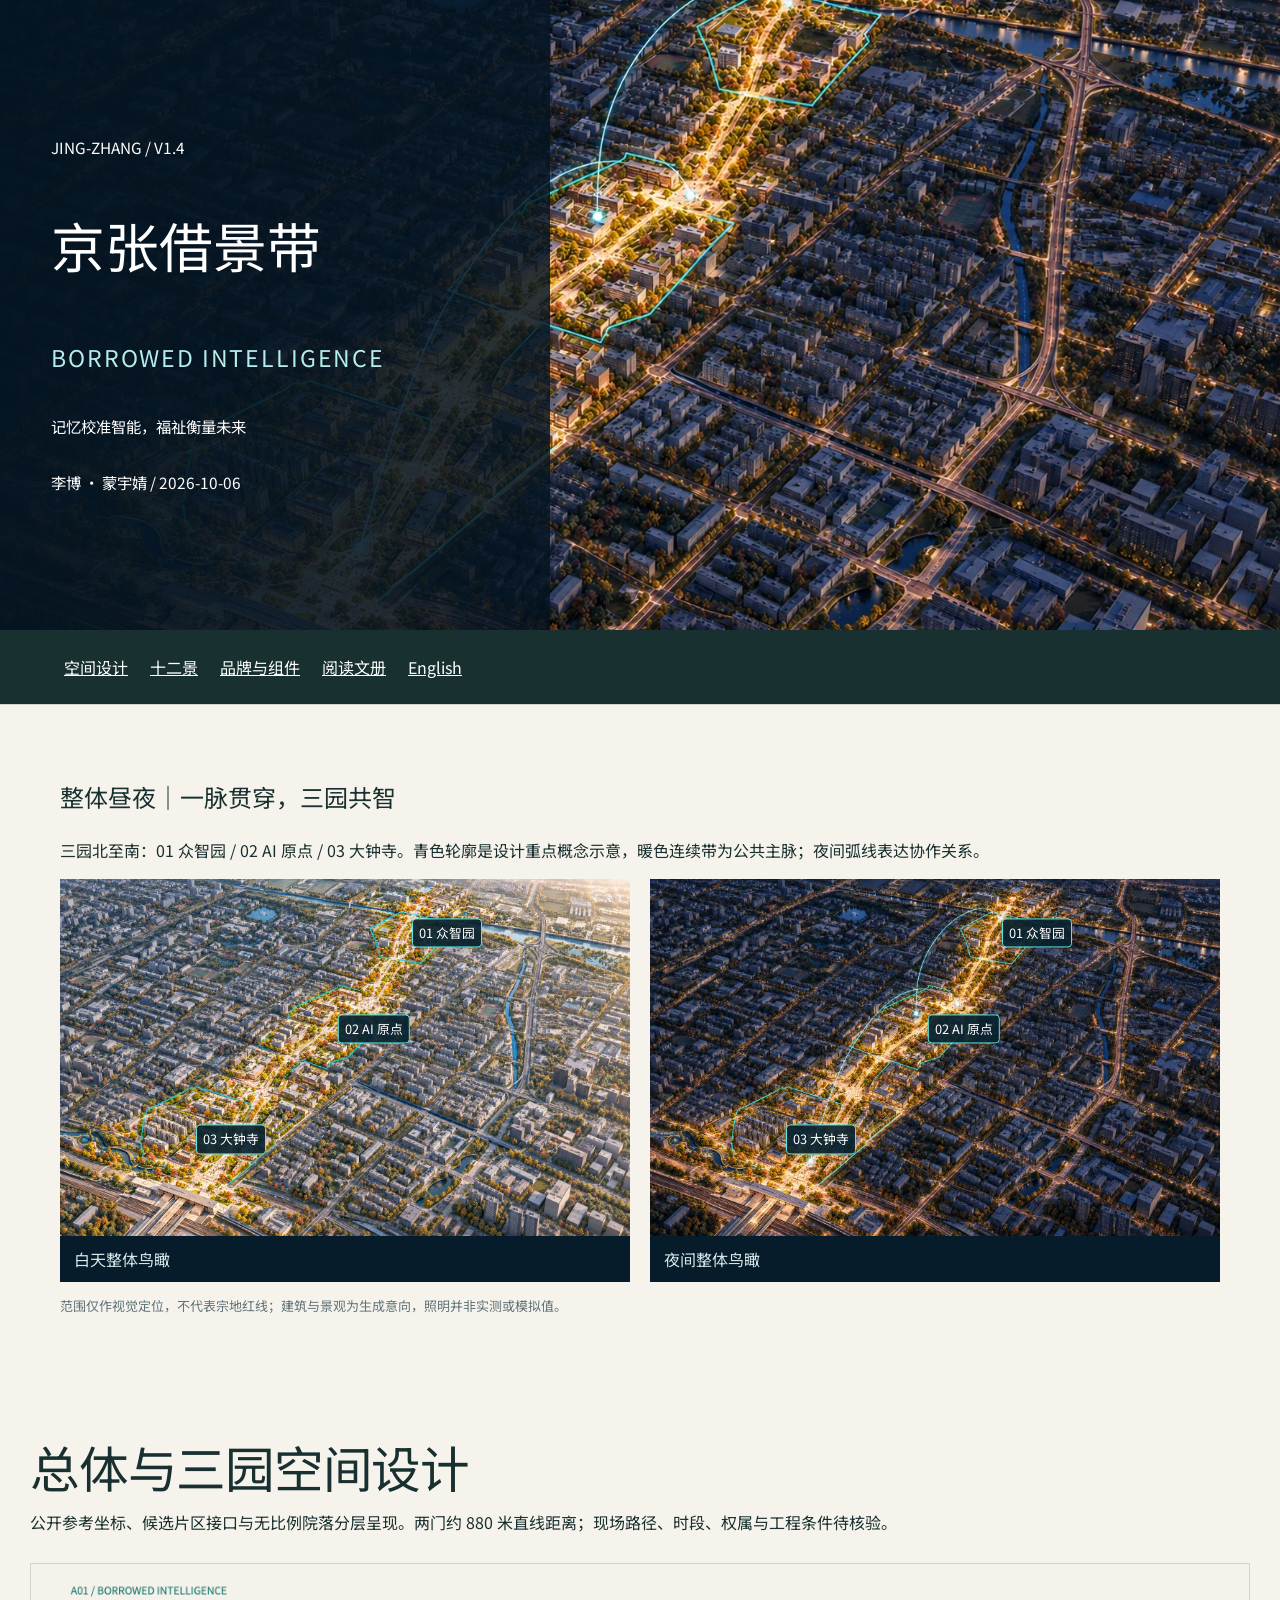
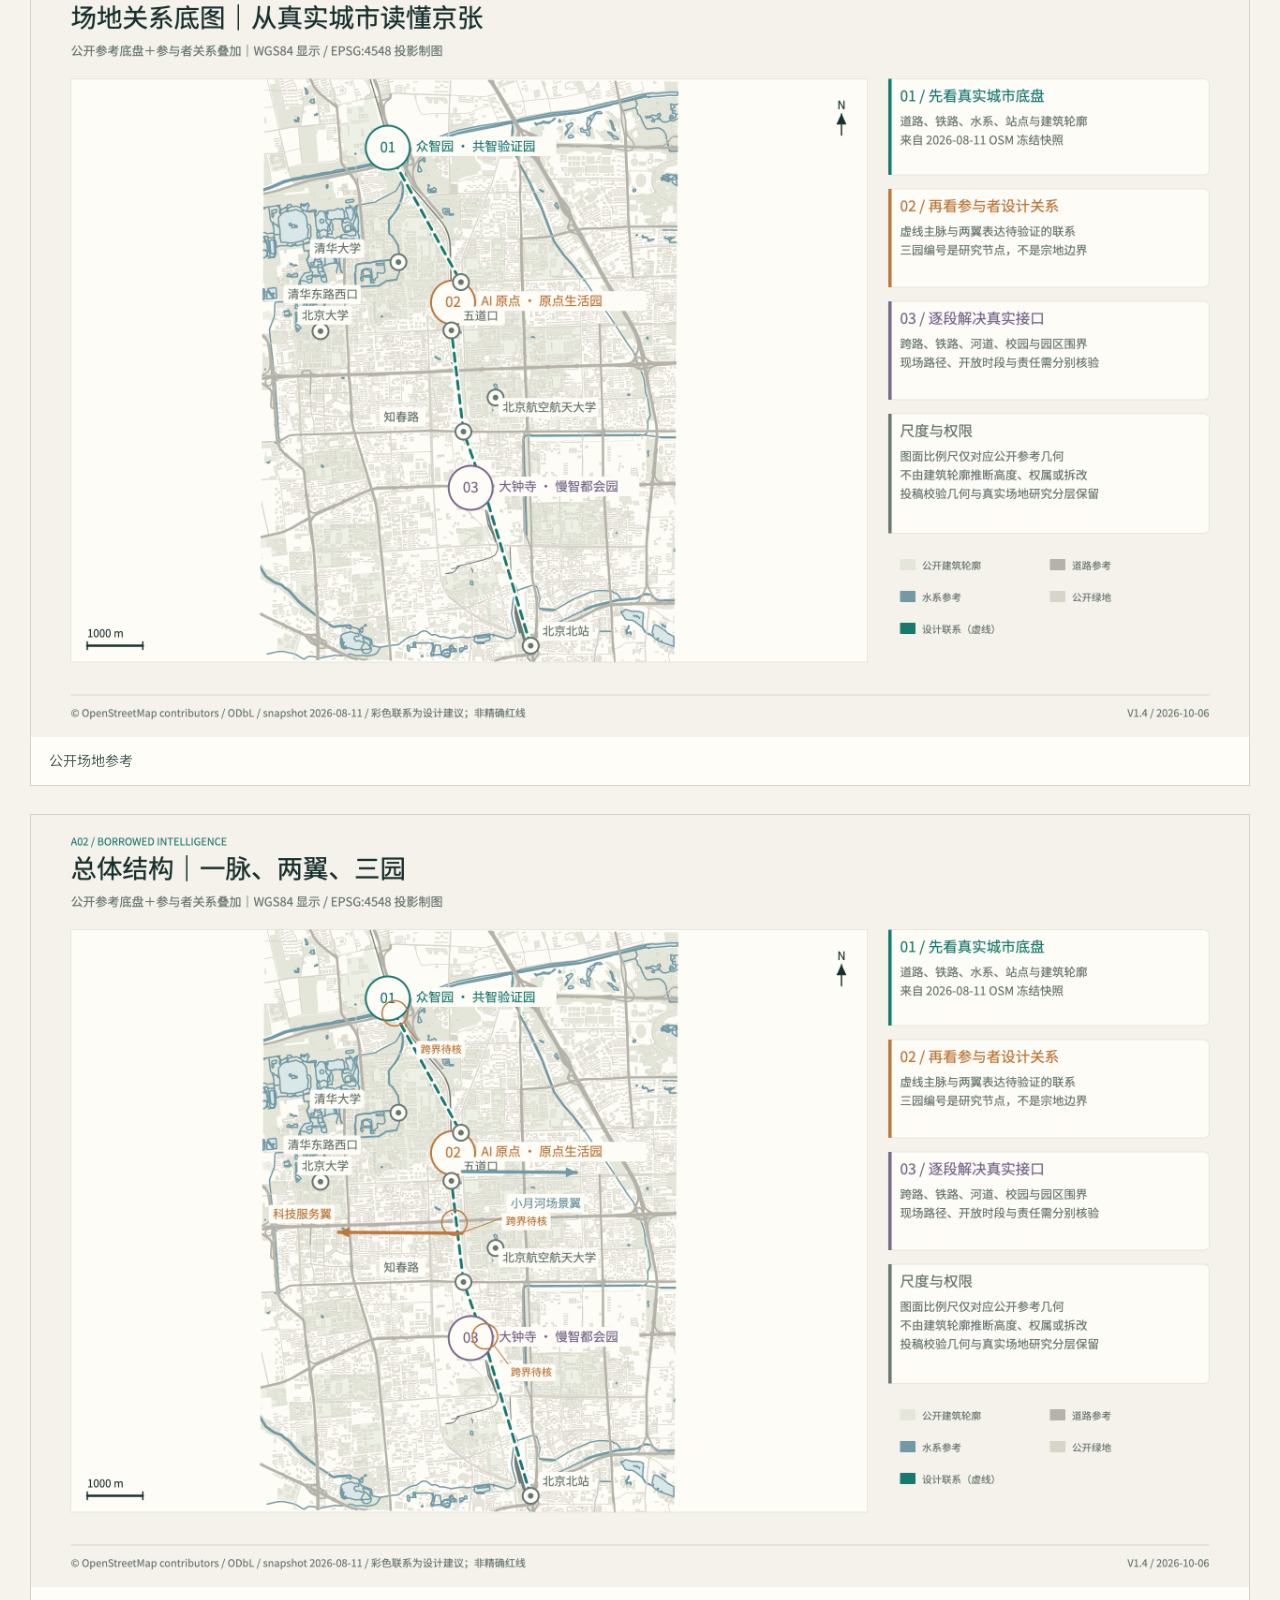
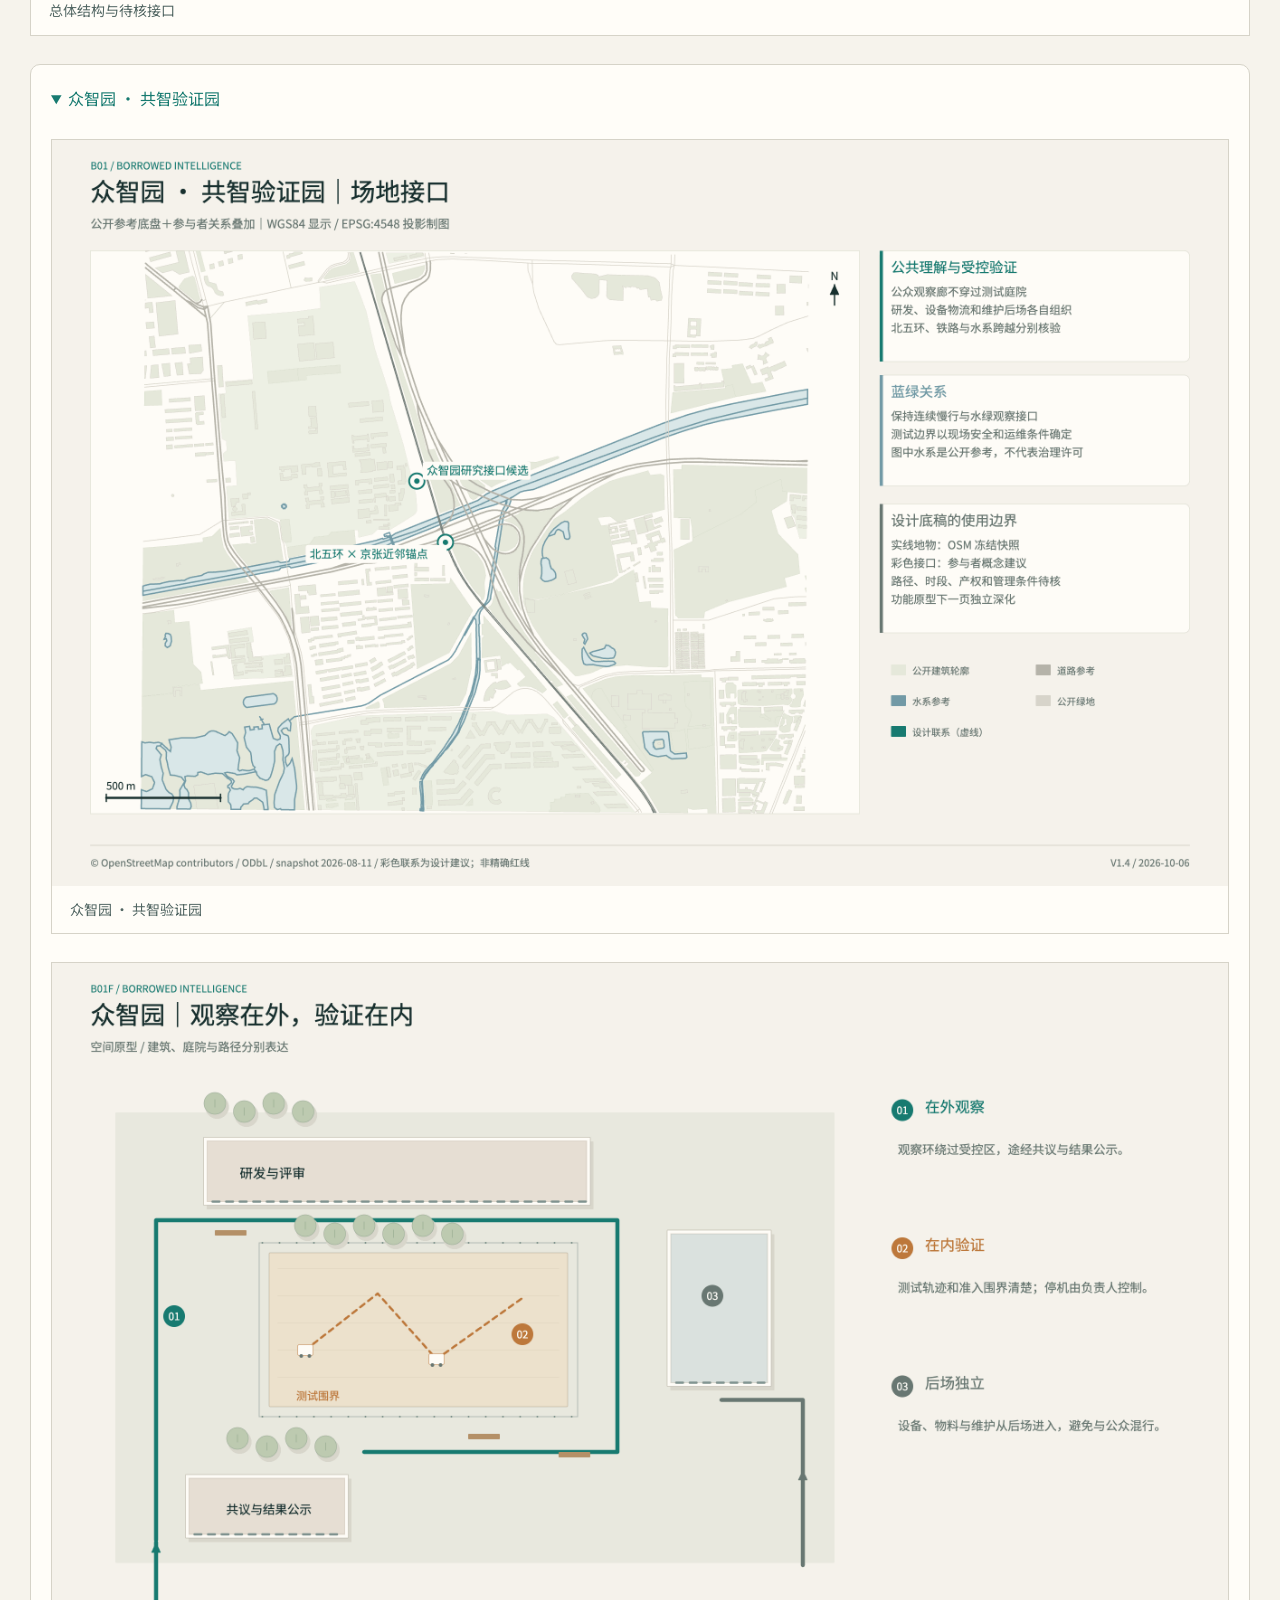
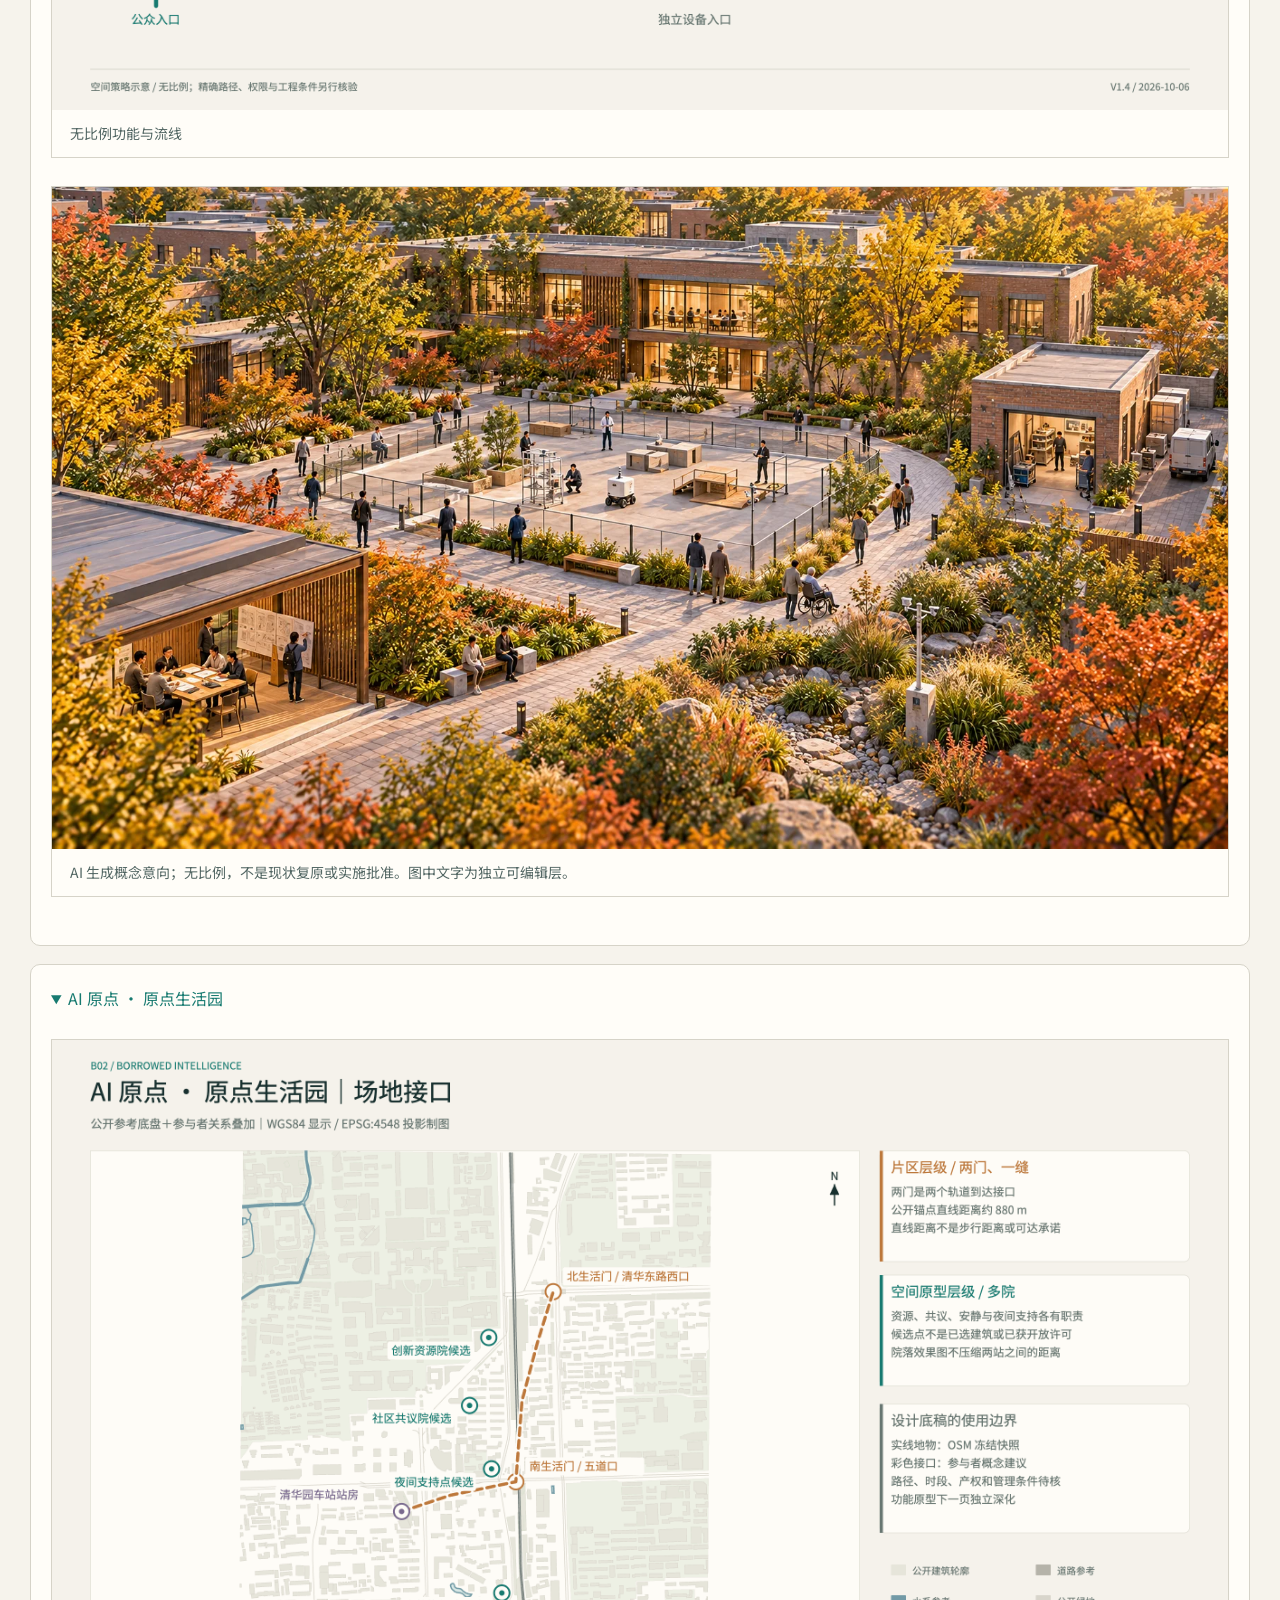
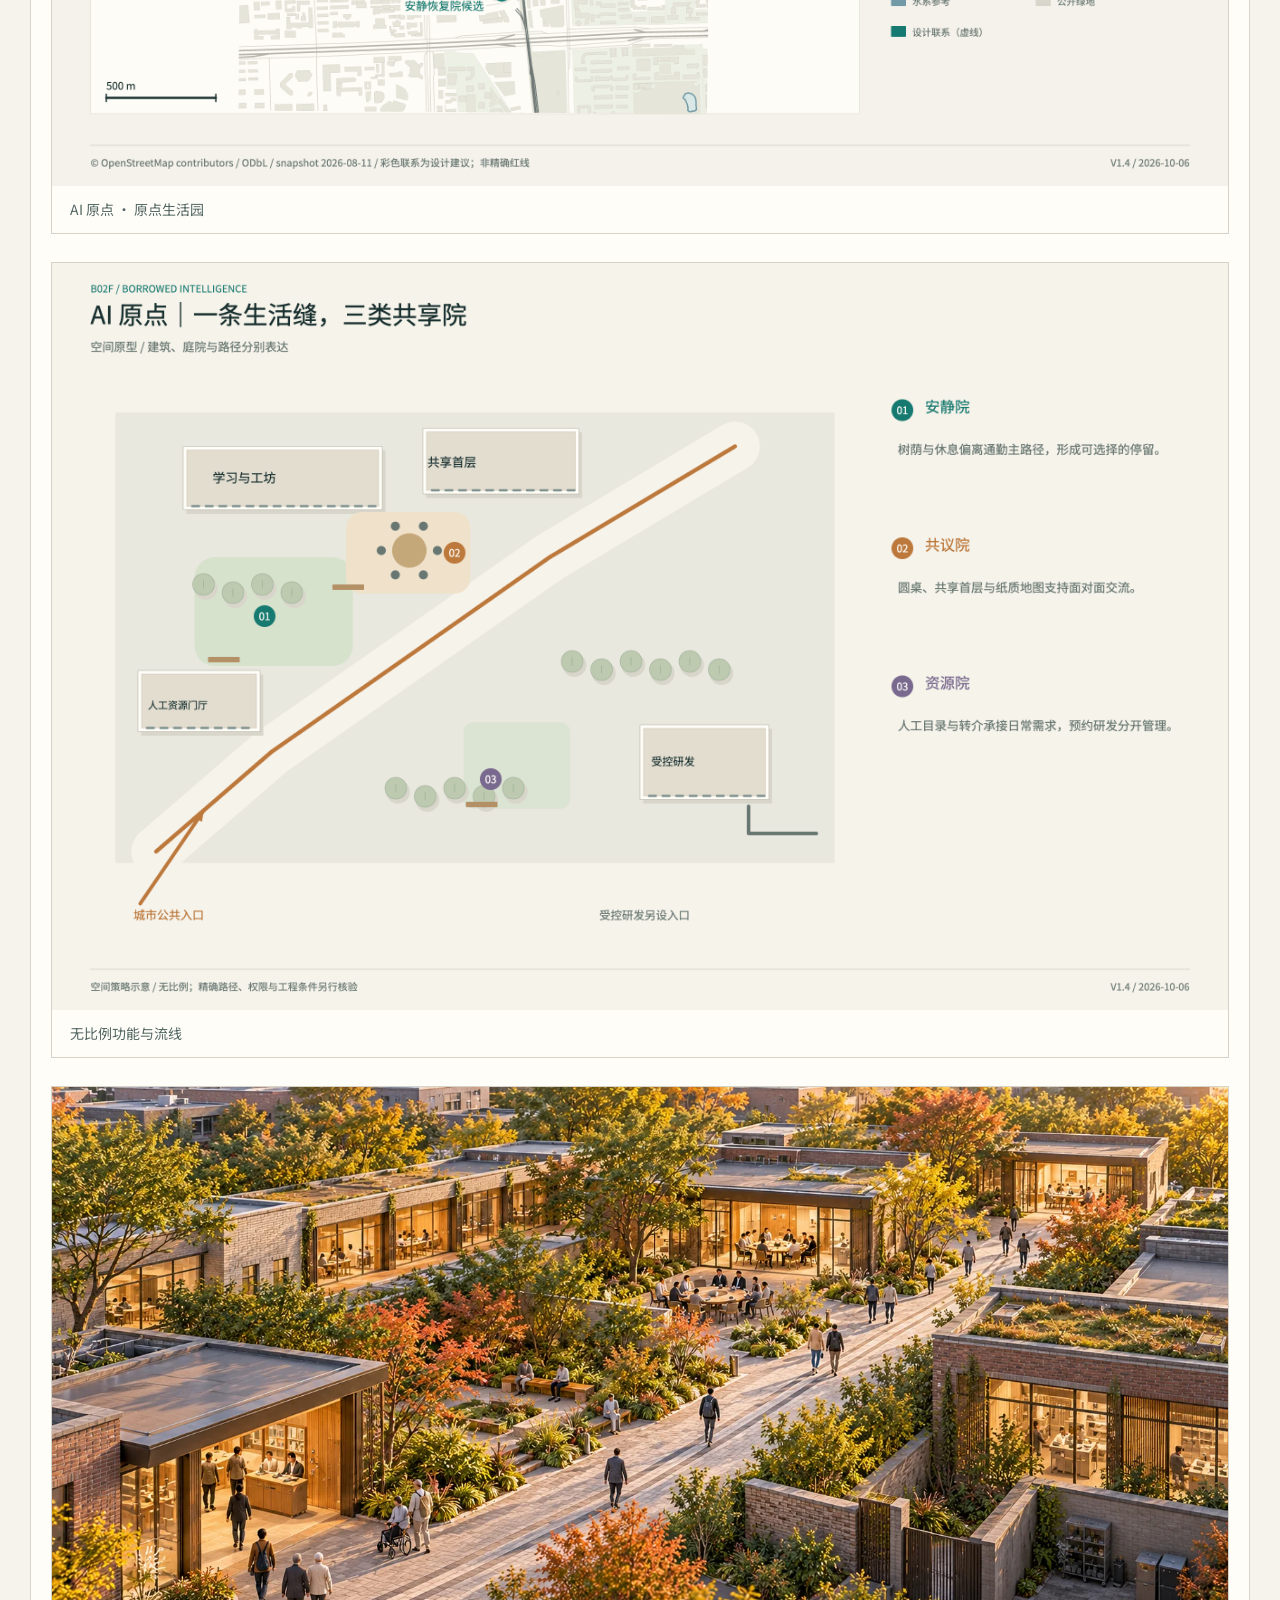
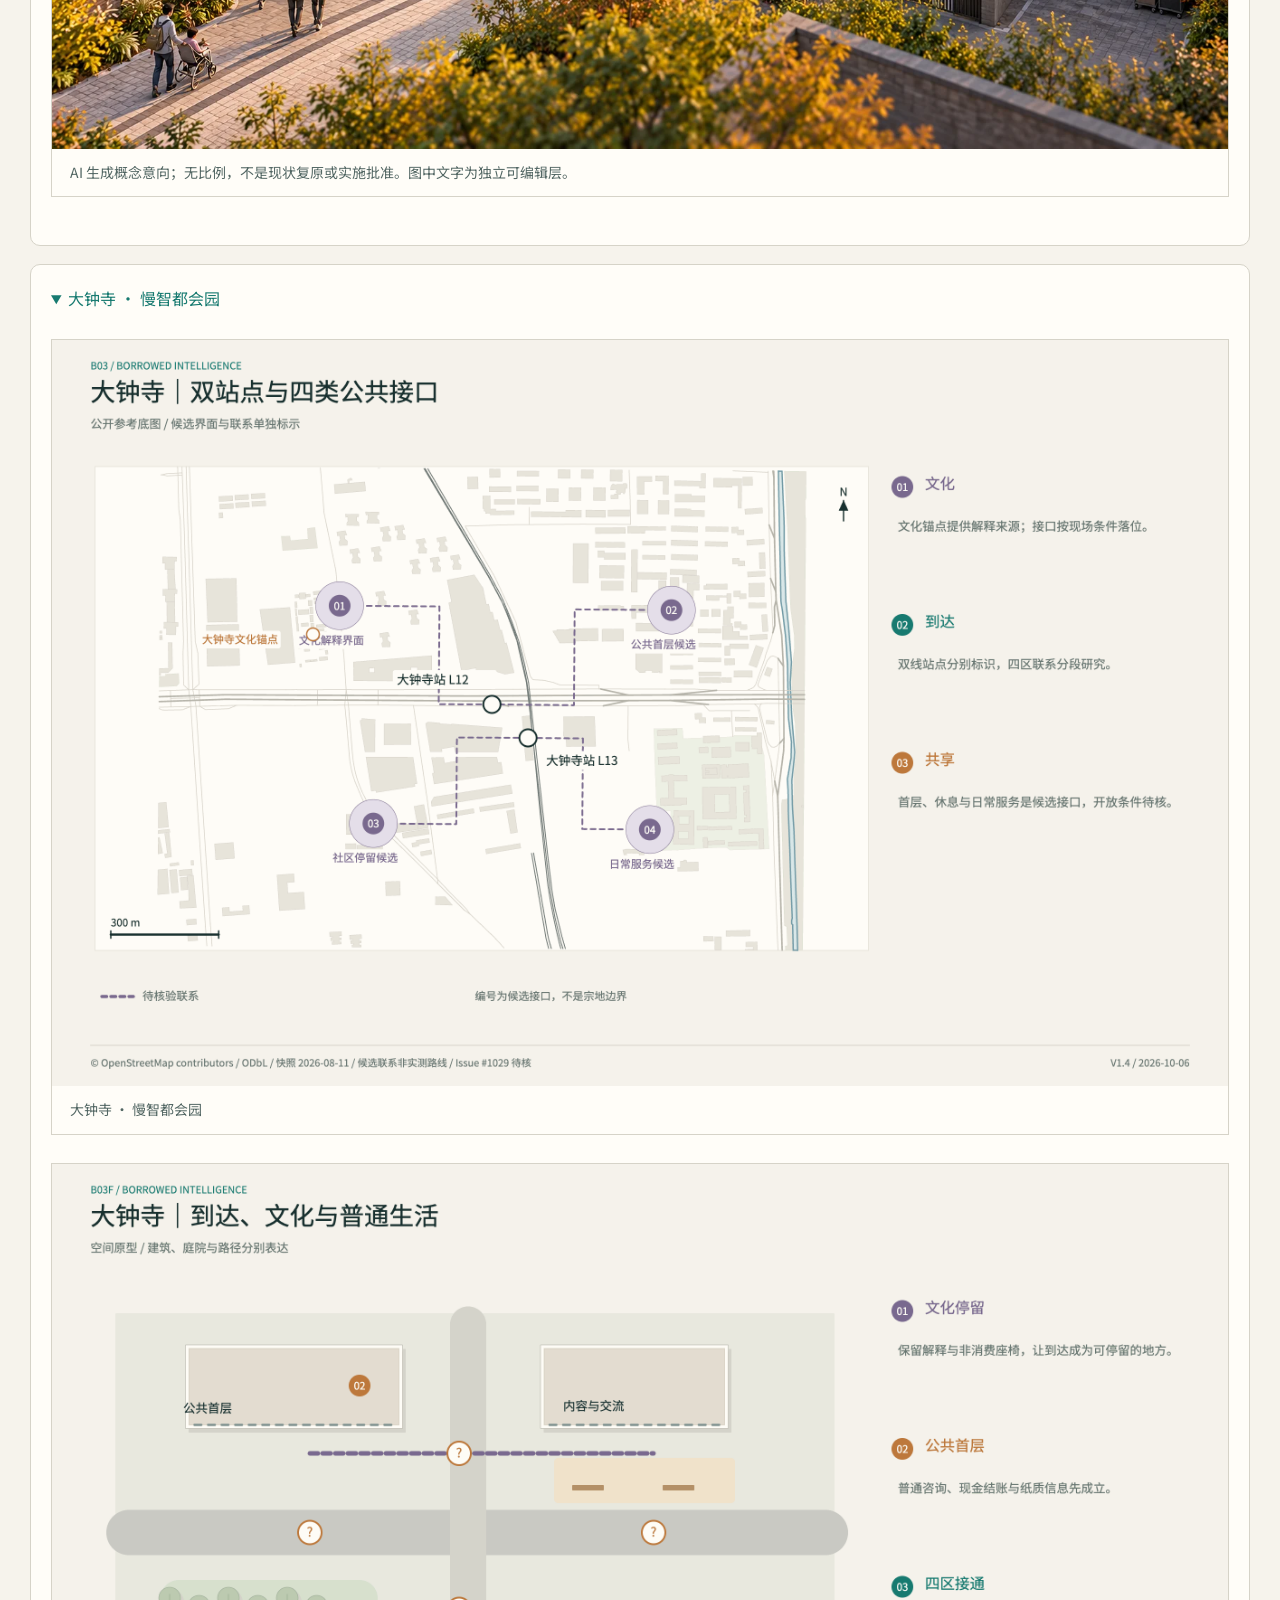
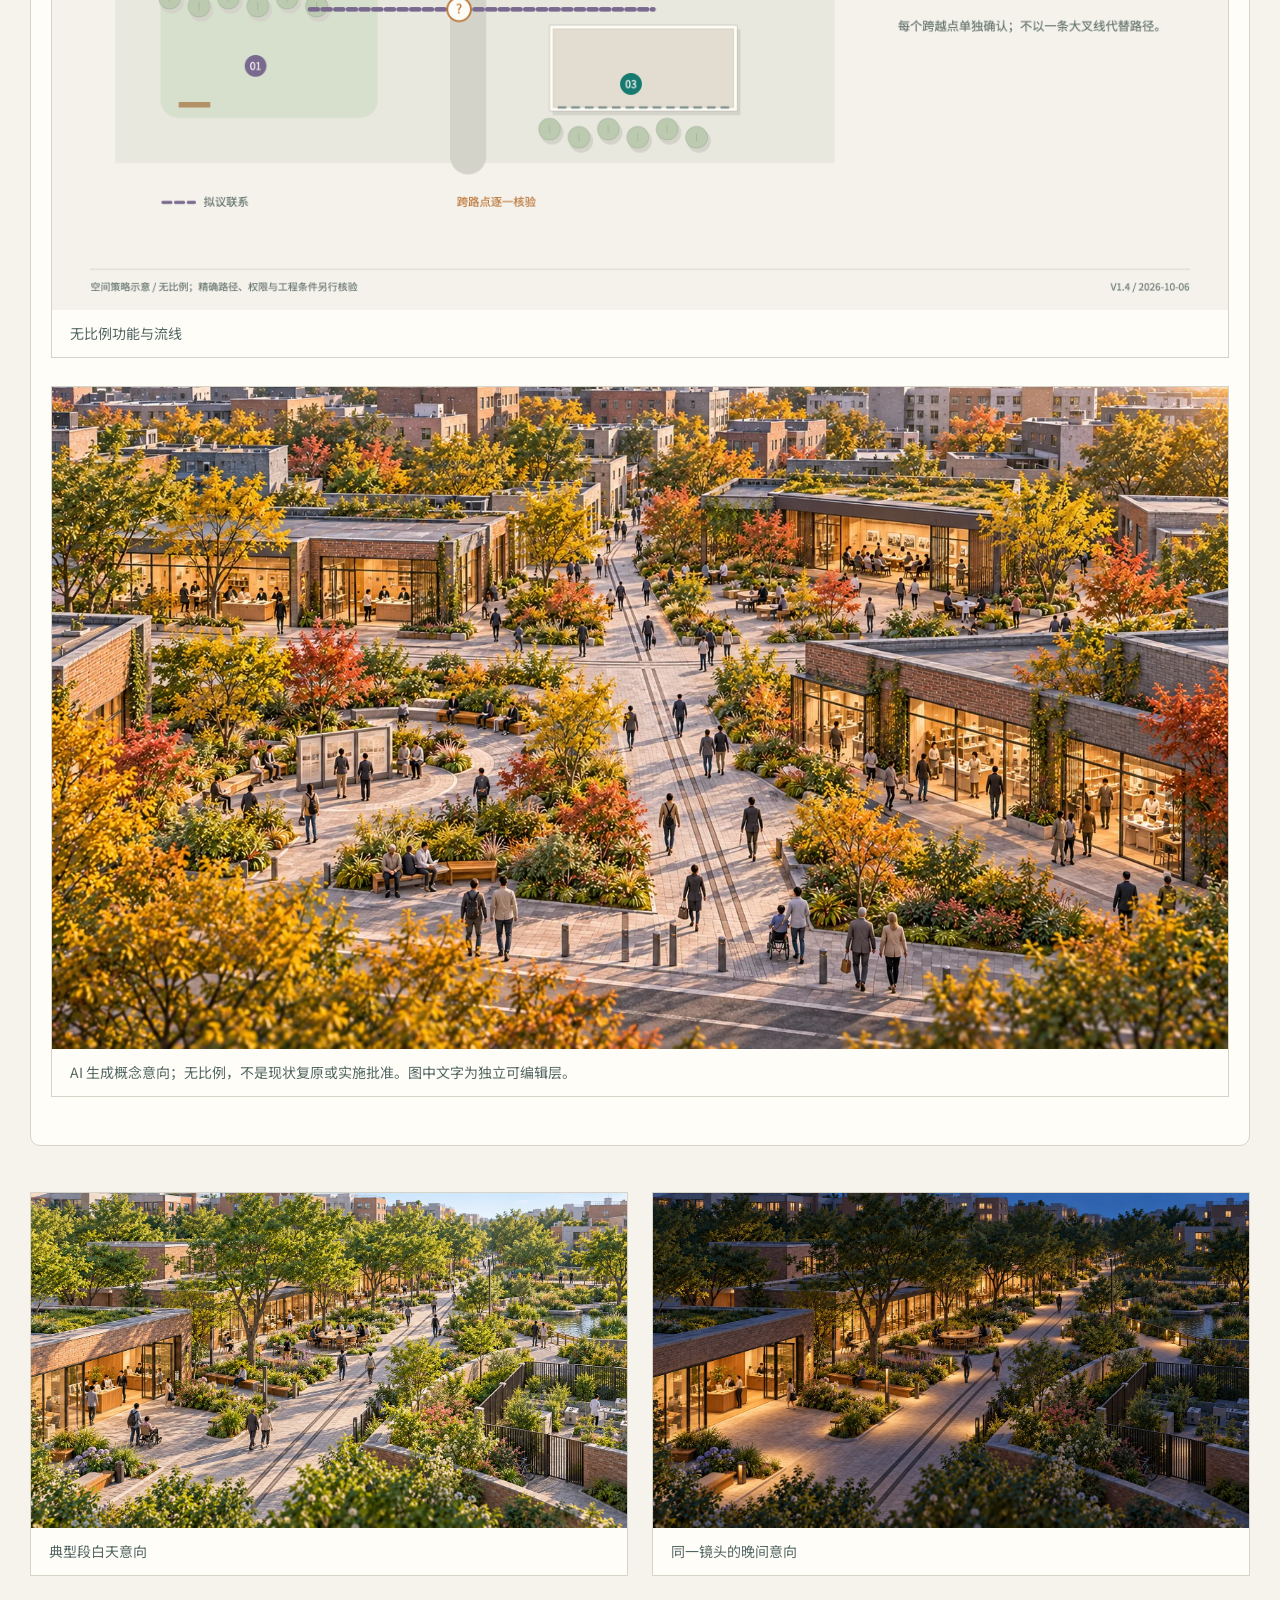
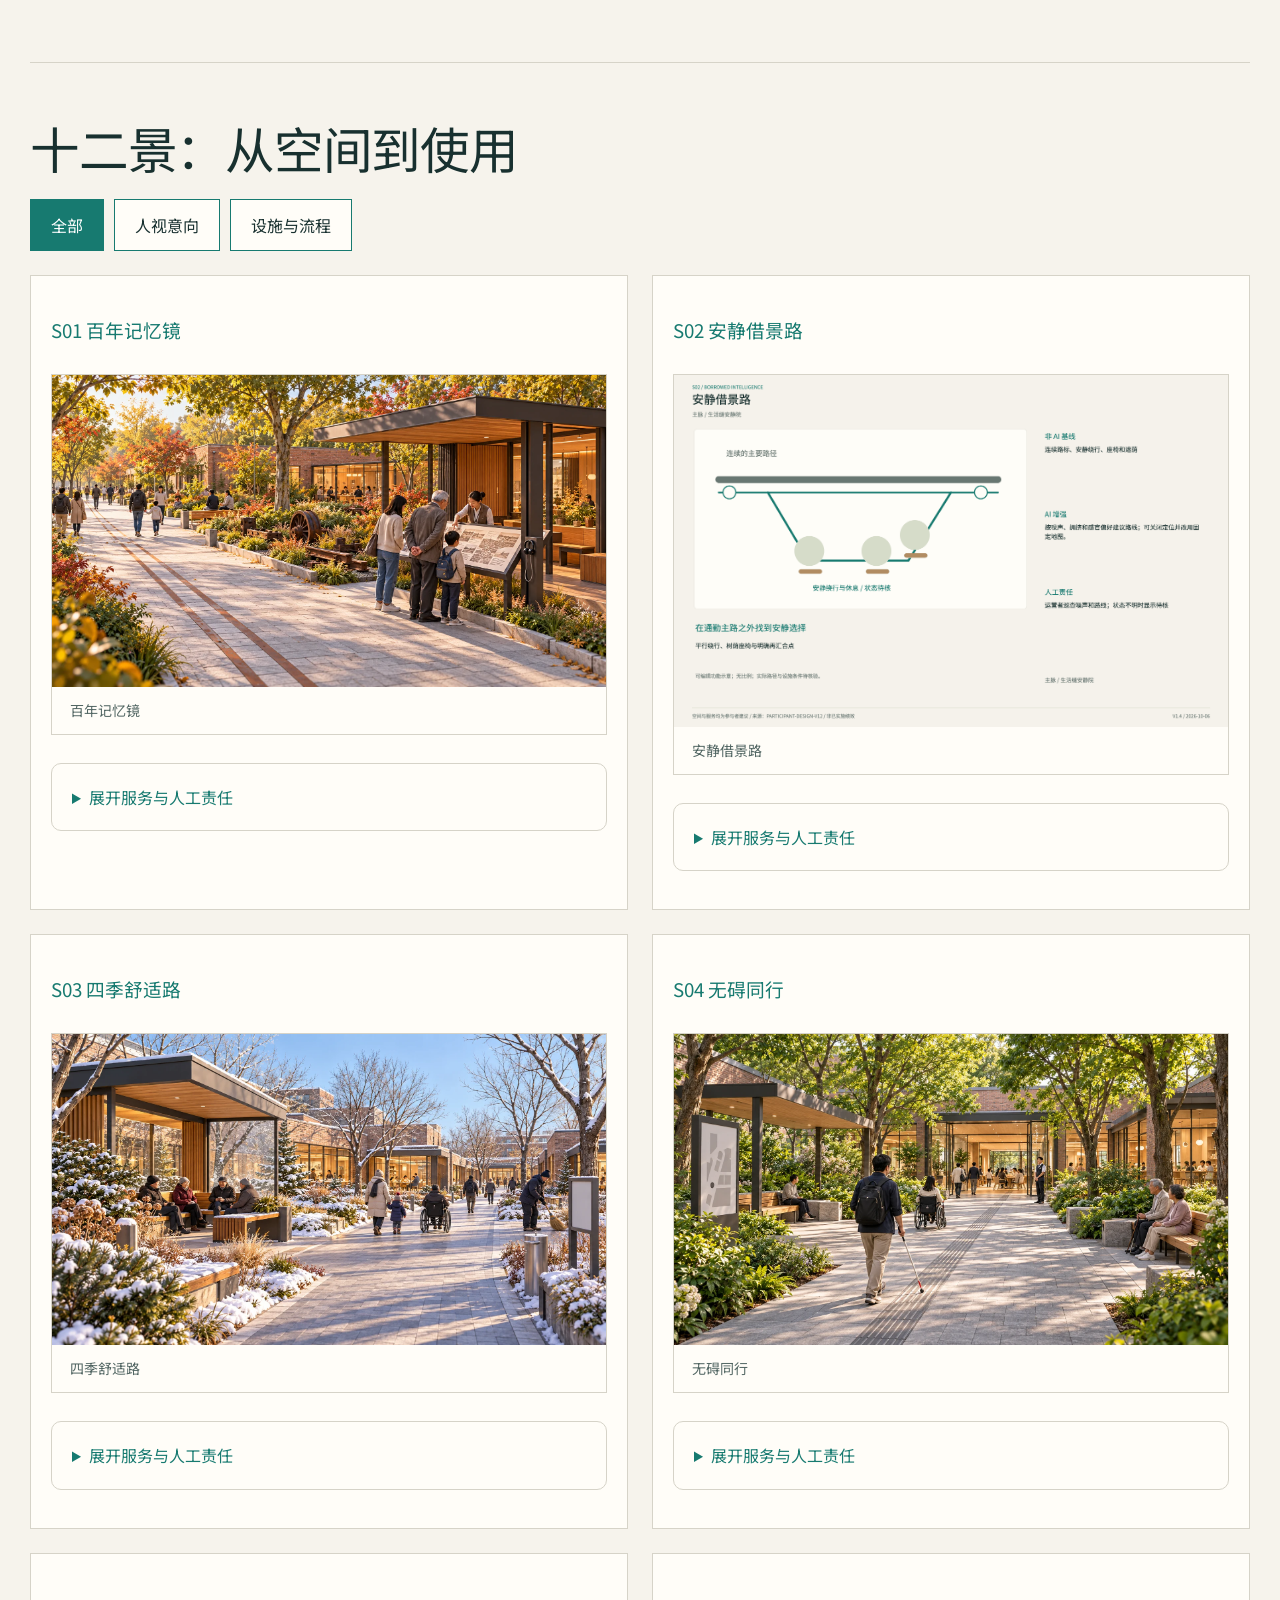
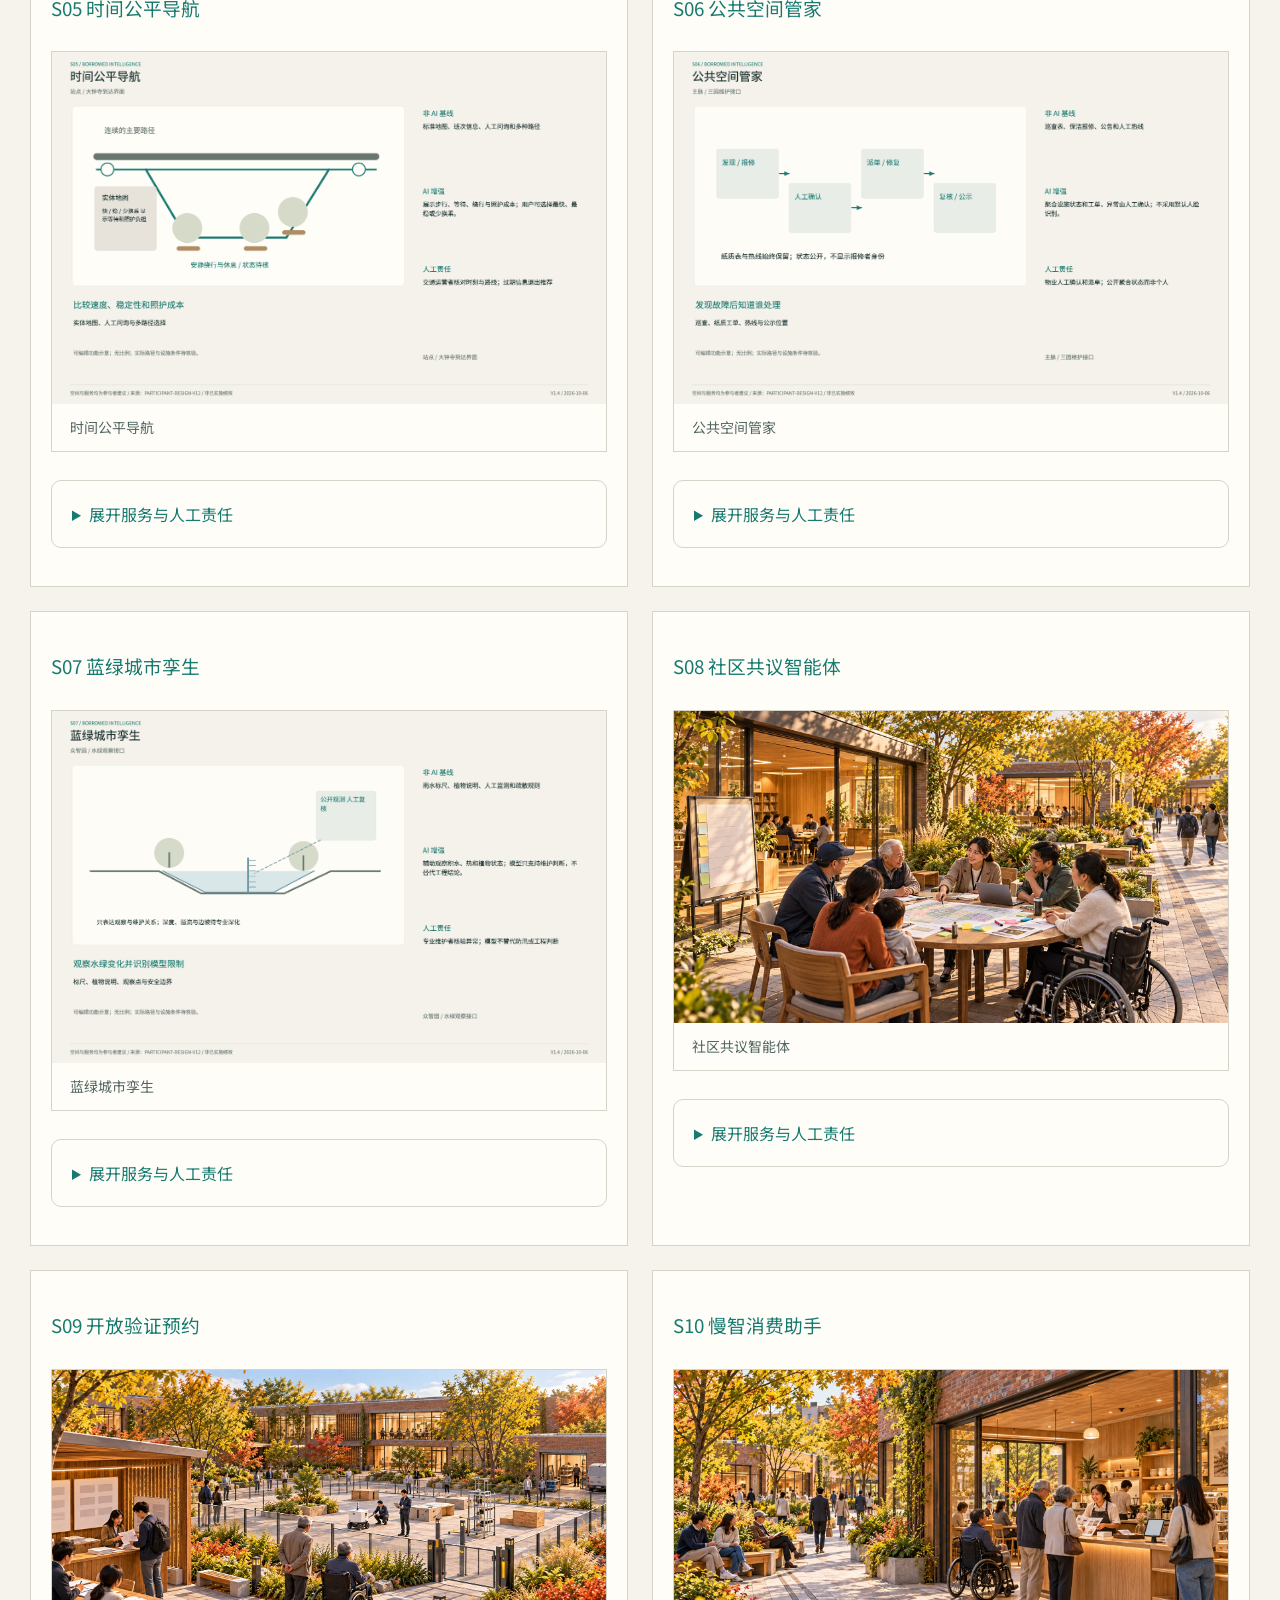
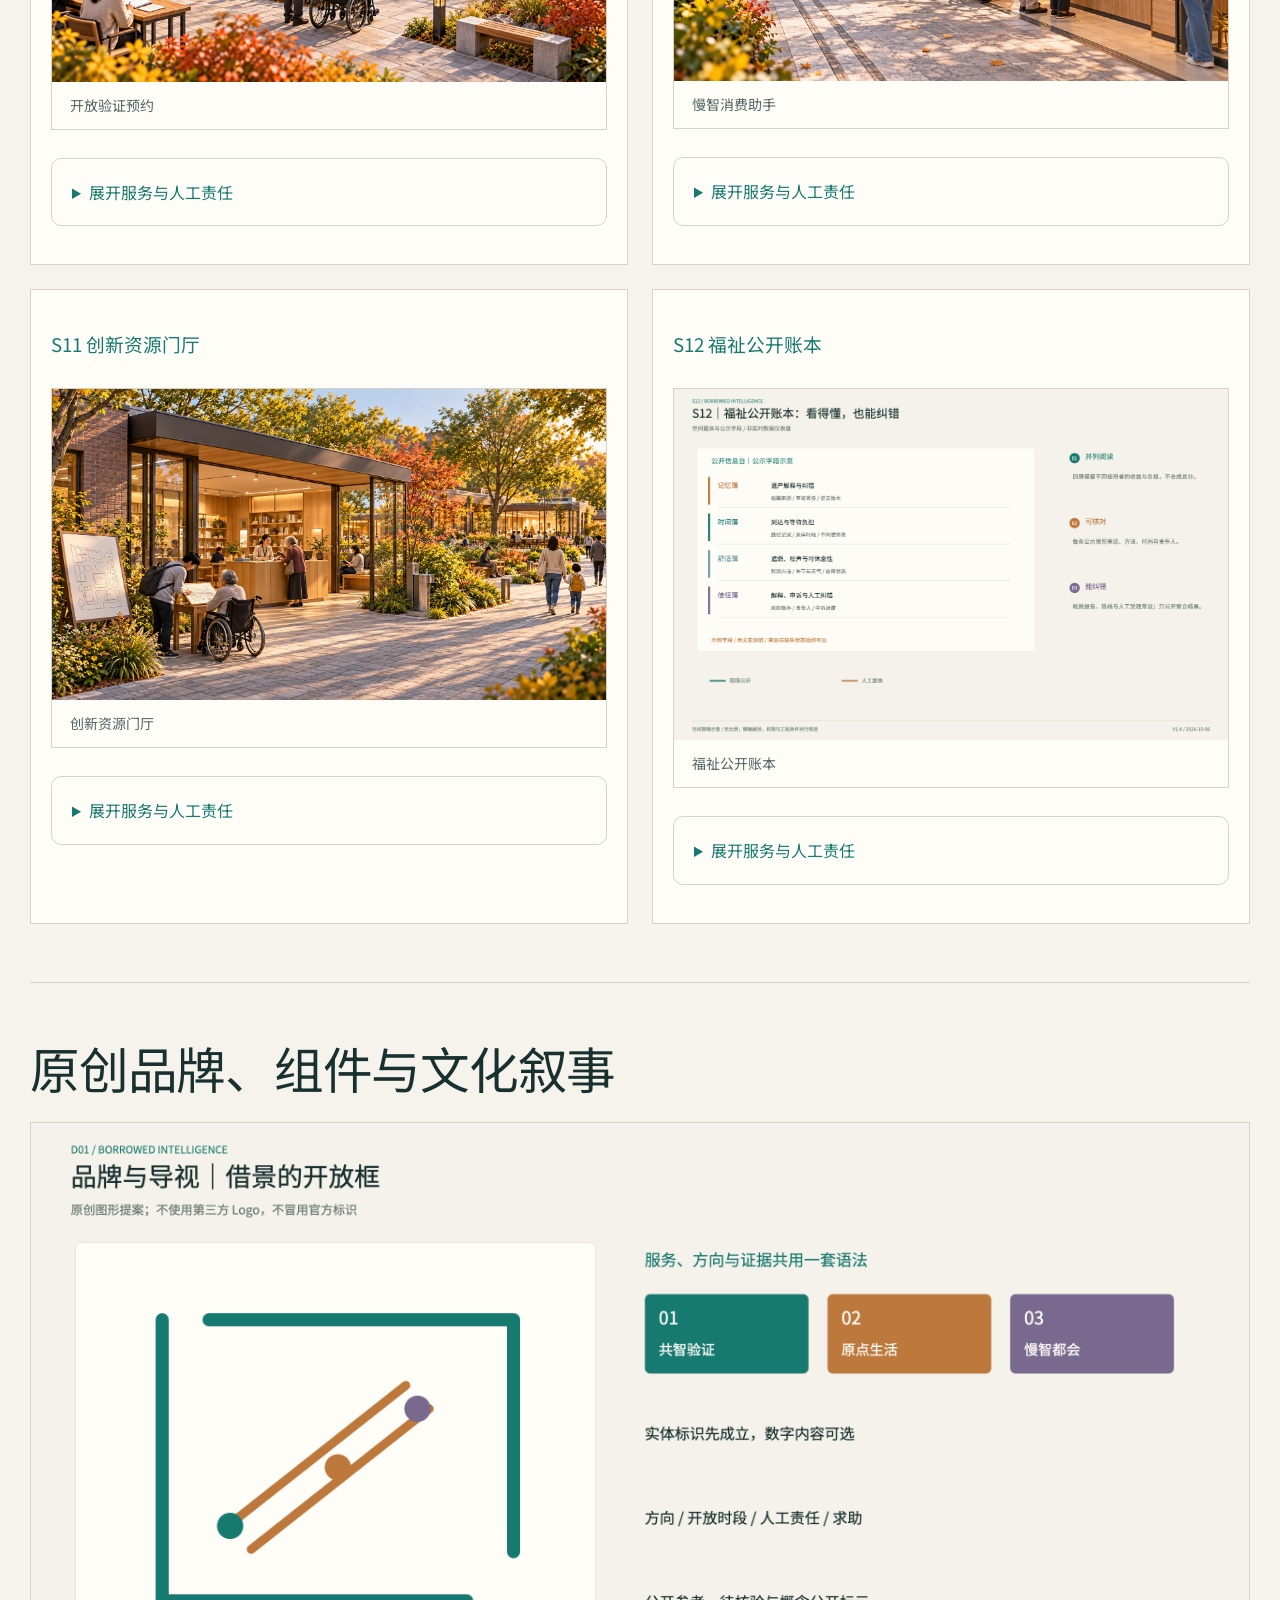
==== commit 695965ab: "Improve whole-belt day/night focus and add V1.4 covers" ====
--- a/submissions/xixi241225-crypto/jingzhang-borrowed-intelligence/visual/index.html
+++ b/submissions/xixi241225-crypto/jingzhang-borrowed-intelligence/visual/index.html
@@ -7,8 +7,8 @@
 @media(max-width:900px){.hero-grid,.section-head,.dual{grid-template-columns:1fr}.neq{transform:rotate(90deg)}.grid-3,.metrics{grid-template-columns:1fr}.grid-4,.scene-grid{grid-template-columns:repeat(2,1fr)}.flow{grid-template-columns:1fr}.status-grid{grid-template-columns:1fr}}
 @media(max-width:560px){.wrap{width:min(100% - 24px,1220px)}.hero{padding:48px 0 36px}.grid-4,.scene-grid{grid-template-columns:1fr}.lowtech{flex-direction:column}.plus{text-align:center}.section{padding:42px 0}.credits div{grid-template-columns:1fr}.credits dt{font-size:.76rem}}
 @media(prefers-reduced-motion:reduce){html{scroll-behavior:auto}}
-</style><link rel="stylesheet" href="../visual/assets/reading-font.css"><style>html,body,button,input,select,textarea,table,summary,h1,h2,h3,h4,p,li,td,th,sup{font-family:"Jingzhang Reading","Noto Sans CJK SC","PingFang SC","Microsoft YaHei",sans-serif!important}details{margin:18px 0;padding:20px;border:1px solid #d6d3c8;border-radius:10px;background:#fffdf8}summary{cursor:pointer;color:#177a70;font-weight:600}.element-controls{display:flex;gap:8px;flex-wrap:wrap;margin:20px 0}.element-controls button{padding:10px 15px;background:#fffdf8;color:#18302f;border:1px solid #177a70;border-radius:7px;cursor:pointer}.element-controls button[aria-pressed=true]{background:#177a70;color:white}.element-controls button:focus-visible,summary:focus-visible{outline:3px solid #c57b35;outline-offset:4px}#ecosystem-canvas{display:block;max-width:100%;height:auto;width:100%;background:#fffdf8;border:1px solid #d6d3c8}.table-scroll{overflow-x:auto}table{border-collapse:collapse;width:100%;font-size:.9rem}td,th{border:1px solid #d6d3c8;padding:12px;vertical-align:top;line-height:1.6}th{text-align:left;background:#e8eee9}.table-scroll table{min-width:880px}#element-description{min-height:5em;padding:15px;background:#e8eee9}</style><style>.v12hero{position:relative;background:#18302f;color:#fff;max-width:1600px;margin:0 auto}.v12hero>img{display:block;width:100%;height:70vh;min-height:420px;object-fit:cover}.v12hero>div{position:absolute;bottom:0;left:0;right:0;padding:35px 5%;background:linear-gradient(transparent,rgba(15,30,29,.92))}.v12hero h1{font-size:clamp(26px,4vw,52px);max-width:1100px;color:white}.v12hero p{max-width:950px}.v12nav{display:flex;gap:22px;flex-wrap:wrap;padding:24px 5%;background:#18302f}.v12nav a{color:white}.v12fig{margin:28px 0;background:#fffdf8;border:1px solid #d6d3c8}.v12fig img{width:100%;height:auto;display:block}.v12fig figcaption{padding:12px 18px;color:#526663;font-size:14px}.v12pair,.v12scenegrid{display:grid;grid-template-columns:1fr 1fr;gap:24px}.v12scene{border:1px solid #d6d3c8;padding:20px;background:#fffdf8;min-width:0}.v12scene h3{color:#177a70}.v12filters{display:flex;gap:10px;flex-wrap:wrap;margin:24px 0}.v12filters button{font:inherit;padding:12px 20px;border:1px solid #177a70;color:#18302f;background:#fffdf8;cursor:pointer}.v12filters button[aria-pressed=true]{background:#177a70;color:white}.v12scene[hidden]{display:none}button:focus-visible,a:focus-visible,summary:focus-visible{outline:3px solid #bd783b;outline-offset:4px}details summary{cursor:pointer}@media(max-width:760px){.v12pair,.v12scenegrid{grid-template-columns:1fr}.v12hero>img{height:70vh}.v12hero>div{padding:24px 5%}.v12nav{gap:14px}.v12scene{padding:12px}}</style></head>
-<body><div class="v12hero"><img src="../assets/media/overall-aerial.webp" alt="全带整体鸟瞰概念意向"><div><p>DESIGN ATLAS / V1.3</p><h1>记忆校准智能，福祉衡量未来</h1><p>AI 生成概念意向；无比例，不是现状复原或实施批准。图中文字为独立可编辑层。</p></div></div><nav class="v12nav"><a href="#v12-spatial">空间设计</a><a href="#v12-scenes">十二景</a><a href="#v12-vocabulary">品牌与组件</a><a href="../drawings/a3-booklet.pdf">阅读文册</a><a href="index.en.html">English</a></nav><section class="section wrap" id="v12-spatial"><h2>总体与三园空间设计</h2><p>公开参考坐标、候选片区接口与无比例院落分层呈现。两门约 880 米直线距离；现场路径、时段、权属与工程条件待核验。</p><figure class="v12fig"><img loading="lazy" src="../assets/figures/site-context.png" alt="公开场地参考"><figcaption>公开场地参考</figcaption></figure><figure class="v12fig"><img loading="lazy" src="../assets/figures/overall-structure.png" alt="总体结构与待核接口"><figcaption>总体结构与待核接口</figcaption></figure><details open><summary>众智园 · 共智验证园</summary><figure class="v12fig"><img loading="lazy" src="../assets/figures/zzy-context.png" alt="众智园 · 共智验证园"><figcaption>众智园 · 共智验证园</figcaption></figure><figure class="v12fig"><img loading="lazy" src="../assets/figures/zzy-prototype.png" alt="无比例功能与流线"><figcaption>无比例功能与流线</figcaption></figure><figure class="v12fig"><img loading="lazy" src="../assets/media/zzy-aerial.webp" alt="众智园 · 共智验证园"><figcaption>AI 生成概念意向；无比例，不是现状复原或实施批准。图中文字为独立可编辑层。</figcaption></figure></details><details open><summary>AI 原点 · 原点生活园</summary><figure class="v12fig"><img loading="lazy" src="../assets/figures/aio-context.png" alt="AI 原点 · 原点生活园"><figcaption>AI 原点 · 原点生活园</figcaption></figure><figure class="v12fig"><img loading="lazy" src="../assets/figures/aio-prototype.png" alt="无比例功能与流线"><figcaption>无比例功能与流线</figcaption></figure><figure class="v12fig"><img loading="lazy" src="../assets/media/aio-aerial.webp" alt="AI 原点 · 原点生活园"><figcaption>AI 生成概念意向；无比例，不是现状复原或实施批准。图中文字为独立可编辑层。</figcaption></figure></details><details open><summary>大钟寺 · 慢智都会园</summary><figure class="v12fig"><img loading="lazy" src="../assets/figures/dzs-context.png" alt="大钟寺 · 慢智都会园"><figcaption>大钟寺 · 慢智都会园</figcaption></figure><figure class="v12fig"><img loading="lazy" src="../assets/figures/dzs-prototype.png" alt="无比例功能与流线"><figcaption>无比例功能与流线</figcaption></figure><figure class="v12fig"><img loading="lazy" src="../assets/media/dzs-aerial.webp" alt="大钟寺 · 慢智都会园"><figcaption>AI 生成概念意向；无比例，不是现状复原或实施批准。图中文字为独立可编辑层。</figcaption></figure></details><div class="v12pair"><figure class="v12fig"><img loading="lazy" src="../assets/media/spine-day.webp" alt="典型段白天意向"><figcaption>典型段白天意向</figcaption></figure><figure class="v12fig"><img loading="lazy" src="../assets/media/spine-night.webp" alt="同一镜头的晚间意向"><figcaption>同一镜头的晚间意向</figcaption></figure></div></section><section class="section wrap" id="v12-scenes"><h2>十二景：从空间到使用</h2><div class="v12filters"><button type="button" data-scene-filter="all" aria-pressed="true">全部</button><button type="button" data-scene-filter="photo" aria-pressed="false">人视意向</button><button type="button" data-scene-filter="diagram" aria-pressed="false">设施与流程</button></div><p id="scene-filter-status" aria-live="polite"></p><div class="v12scenegrid"><article class="v12scene" data-scene-kind="photo"><h3>S01 百年记忆镜</h3><figure class="v12fig"><img loading="lazy" src="../assets/media/scene-01.webp" alt="百年记忆镜"><figcaption>百年记忆镜</figcaption></figure><details><summary>展开服务与人工责任</summary><p>让不同年龄的访客读懂记忆与来源</p><p>解释设施、纸质图谱、人工讲解与停留</p><p><strong>非 AI 基线：</strong>真实遗存、时间线、纸质地图和人工讲解</p><p>多语种、无障碍和个性化解释；来源可见，生成内容不得替代史实审核。</p><p>遗产解释责任者审核史实；有误则撤下生成内容</p></details></article><article class="v12scene" data-scene-kind="diagram"><h3>S02 安静借景路</h3><figure class="v12fig"><img loading="lazy" src="../assets/figures/scene-02.png" alt="安静借景路"><figcaption>安静借景路</figcaption></figure><details><summary>展开服务与人工责任</summary><p>在通勤主路之外找到安静选择</p><p>平行绕行、树荫座椅与明确再汇合点</p><p><strong>非 AI 基线：</strong>连续路标、安静绕行、座椅和遮荫</p><p>按噪声、拥挤和感官偏好建议路线；可关闭定位并改用固定地图。</p><p>运营者巡查噪声和路线；状态不明时显示待核</p></details></article><article class="v12scene" data-scene-kind="photo"><h3>S03 四季舒适路</h3><figure class="v12fig"><img loading="lazy" src="../assets/media/scene-03.webp" alt="四季舒适路"><figcaption>四季舒适路</figcaption></figure><details><summary>展开服务与人工责任</summary><p>夏季避热、冬季避风并能休息</p><p>遮荫、避风、饮水与路径外停留</p><p><strong>非 AI 基线：</strong>遮荫避雨、饮水、休息点和季节维护</p><p>结合微气候提示舒适路线；设备故障时由固定标识和人工巡查接管。</p><p>物业确认天气与维护状态；故障用固定标识和巡查</p></details></article><article class="v12scene" data-scene-kind="photo"><h3>S04 无碍同行</h3><figure class="v12fig"><img loading="lazy" src="../assets/media/scene-04.webp" alt="无碍同行"><figcaption>无碍同行</figcaption></figure><details><summary>展开服务与人工责任</summary><p>从到达点持续走到服务入口</p><p>同层入口、连续引导、路径外休息</p><p><strong>非 AI 基线：</strong>坡道、触觉、高对比、连续休息和人工协助</p><p>辅助识别障碍并建议可达路线；不得把预测结果写成已验证无障碍。</p><p>专业与使用者复核可达；未核验不承诺无障碍</p></details></article><article class="v12scene" data-scene-kind="diagram"><h3>S05 时间公平导航</h3><figure class="v12fig"><img loading="lazy" src="../assets/figures/scene-05.png" alt="时间公平导航"><figcaption>时间公平导航</figcaption></figure><details><summary>展开服务与人工责任</summary><p>比较速度、稳定性和照护成本</p><p>实体地图、人工问询与多路径选择</p><p><strong>非 AI 基线：</strong>标准地图、班次信息、人工问询和多种路径</p><p>展示步行、等待、绕行与照护成本；用户可选择最快、最稳或少换乘。</p><p>交通运营者核对时刻与路线；过期信息退出推荐</p></details></article><article class="v12scene" data-scene-kind="diagram"><h3>S06 公共空间管家</h3><figure class="v12fig"><img loading="lazy" src="../assets/figures/scene-06.png" alt="公共空间管家"><figcaption>公共空间管家</figcaption></figure><details><summary>展开服务与人工责任</summary><p>发现故障后知道谁处理</p><p>巡查、纸质工单、热线与公示位置</p><p><strong>非 AI 基线：</strong>巡查表、保洁报修、公告和人工热线</p><p>聚合设施状态和工单，异常由人工确认；不采用默认人脸识别。</p><p>物业人工确认和派单；公开聚合状态而非个人</p></details></article><article class="v12scene" data-scene-kind="diagram"><h3>S07 蓝绿城市孪生</h3><figure class="v12fig"><img loading="lazy" src="../assets/figures/scene-07.png" alt="蓝绿城市孪生"><figcaption>蓝绿城市孪生</figcaption></figure><details><summary>展开服务与人工责任</summary><p>观察水绿变化并识别模型限制</p><p>标尺、植物说明、观察点与安全边界</p><p><strong>非 AI 基线：</strong>雨水标尺、植物说明、人工监测和疏散规则</p><p>辅助观察积水、热和植物状态；模型只支持维护判断，不替代工程结论。</p><p>专业维护者核验异常；模型不替代防汛或工程判断</p></details></article><article class="v12scene" data-scene-kind="photo"><h3>S08 社区共议智能体</h3><figure class="v12fig"><img loading="lazy" src="../assets/media/scene-08.webp" alt="社区共议智能体"><figcaption>社区共议智能体</figcaption></figure><details><summary>展开服务与人工责任</summary><p>让不同意见进入同一张地图</p><p>圆桌、纸质地图、纪要板与室内备用空间</p><p><strong>非 AI 基线：</strong>线下会议、纸质意见、人工主持和公开纪要</p><p>协助归纳而不代替表决；公开纠错、申诉、删除和版本记录。</p><p>人工主持与记录；参与者纠错，AI 不代替表决</p></details></article><article class="v12scene" data-scene-kind="photo"><h3>S09 开放验证预约</h3><figure class="v12fig"><img loading="lazy" src="../assets/media/scene-09.webp" alt="开放验证预约"><figcaption>开放验证预约</figcaption></figure><details><summary>展开服务与人工责任</summary><p>看懂测试规则，再申请参与</p><p>围界、观察路径、纸质申请与值守点</p><p><strong>非 AI 基线：</strong>现场公告、纸质申请、人工安全说明</p><p>匹配时段和能力、公开风险与结果；拒绝数据不影响线下申请。</p><p>测试负责人准入与停机；公众与测试轨迹分离</p></details></article><article class="v12scene" data-scene-kind="photo"><h3>S10 慢智消费助手</h3><figure class="v12fig"><img loading="lazy" src="../assets/media/scene-10.webp" alt="慢智消费助手"><figcaption>慢智消费助手</figcaption></figure><details><summary>展开服务与人工责任</summary><p>能获得解释，也能普通结账</p><p>纸质菜单、人工柜台、可选终端与免费座椅</p><p><strong>非 AI 基线：</strong>普通菜单、现金／常规结账、人工咨询和明确价格</p><p>解释推荐、过敏和商业关系；一键关闭个性化，不以画像抬价。</p><p>商户核对价格和过敏信息；随时关闭推荐</p></details></article><article class="v12scene" data-scene-kind="photo"><h3>S11 创新资源门厅</h3><figure class="v12fig"><img loading="lazy" src="../assets/media/resource-foyer.webp" alt="创新资源门厅"><figcaption>创新资源门厅</figcaption></figure><details><summary>展开服务与人工责任</summary><p>带着问题找到可协商的资源</p><p>实体目录、低柜台、人工转介与等待座椅</p><p><strong>非 AI 基线：</strong>服务目录、固定开放时间和人工转介</p><p>辅助匹配空间、导师与专业服务；不承诺结果，敏感申请由人工受理。</p><p>资源提供者维护时段和权限；不保证匹配或结果</p></details></article><article class="v12scene" data-scene-kind="diagram"><h3>S12 福祉公开账本</h3><figure class="v12fig"><img loading="lazy" src="../assets/figures/scene-12.png" alt="福祉公开账本"><figcaption>福祉公开账本</figcaption></figure><details><summary>展开服务与人工责任</summary><p>看见改善、负担与未确定的部分</p><p>纸质公示、四簿并列、投诉与版本记录</p><p><strong>非 AI 基线：</strong>定期公示、纸质报告、听证和投诉渠道</p><p>只显示聚合指标、来源和不确定性；不得公开个人轨迹或用总分掩盖权衡。</p><p>运营者与独立复核者确认数据；只公开聚合结果</p></details></article></div></section><section class="section wrap" id="v12-vocabulary"><h2>原创品牌、组件与文化叙事</h2><figure class="v12fig"><img loading="lazy" src="../assets/figures/brand-system.png" alt="品牌与导视"><figcaption>品牌与导视</figcaption></figure><figure class="v12fig"><img loading="lazy" src="../assets/figures/component-system.png" alt="七类公共空间组件"><figcaption>七类公共空间组件</figcaption></figure><figure class="v12fig"><img loading="lazy" src="../assets/figures/memory-narrative.png" alt="来源可核的记忆叙事"><figcaption>来源可核的记忆叙事</figcaption></figure></section><a class="skip" href="#content">Skip to content</a>
+</style><link rel="stylesheet" href="../visual/assets/reading-font.css"><style>html,body,button,input,select,textarea,table,summary,h1,h2,h3,h4,p,li,td,th,sup{font-family:"Jingzhang Reading","Noto Sans CJK SC","PingFang SC","Microsoft YaHei",sans-serif!important}details{margin:18px 0;padding:20px;border:1px solid #d6d3c8;border-radius:10px;background:#fffdf8}summary{cursor:pointer;color:#177a70;font-weight:600}.element-controls{display:flex;gap:8px;flex-wrap:wrap;margin:20px 0}.element-controls button{padding:10px 15px;background:#fffdf8;color:#18302f;border:1px solid #177a70;border-radius:7px;cursor:pointer}.element-controls button[aria-pressed=true]{background:#177a70;color:white}.element-controls button:focus-visible,summary:focus-visible{outline:3px solid #c57b35;outline-offset:4px}#ecosystem-canvas{display:block;max-width:100%;height:auto;width:100%;background:#fffdf8;border:1px solid #d6d3c8}.table-scroll{overflow-x:auto}table{border-collapse:collapse;width:100%;font-size:.9rem}td,th{border:1px solid #d6d3c8;padding:12px;vertical-align:top;line-height:1.6}th{text-align:left;background:#e8eee9}.table-scroll table{min-width:880px}#element-description{min-height:5em;padding:15px;background:#e8eee9}</style><style>.v12hero{position:relative;background:#18302f;color:#fff;max-width:1600px;margin:0 auto}.v12hero>img{display:block;width:100%;height:70vh;min-height:420px;object-fit:cover}.v12hero>div{position:absolute;bottom:0;left:0;right:0;padding:35px 5%;background:linear-gradient(transparent,rgba(15,30,29,.92))}.v12hero h1{font-size:clamp(26px,4vw,52px);max-width:1100px;color:white}.v12hero p{max-width:950px}.v12nav{display:flex;gap:22px;flex-wrap:wrap;padding:24px 5%;background:#18302f}.v12nav a{color:white}.v12fig{margin:28px 0;background:#fffdf8;border:1px solid #d6d3c8}.v12fig img{width:100%;height:auto;display:block}.v12fig figcaption{padding:12px 18px;color:#526663;font-size:14px}.v12pair,.v12scenegrid{display:grid;grid-template-columns:1fr 1fr;gap:24px}.v12scene{border:1px solid #d6d3c8;padding:20px;background:#fffdf8;min-width:0}.v12scene h3{color:#177a70}.v12filters{display:flex;gap:10px;flex-wrap:wrap;margin:24px 0}.v12filters button{font:inherit;padding:12px 20px;border:1px solid #177a70;color:#18302f;background:#fffdf8;cursor:pointer}.v12filters button[aria-pressed=true]{background:#177a70;color:white}.v12scene[hidden]{display:none}button:focus-visible,a:focus-visible,summary:focus-visible{outline:3px solid #bd783b;outline-offset:4px}details summary{cursor:pointer}@media(max-width:760px){.v12pair,.v12scenegrid{grid-template-columns:1fr}.v12hero>img{height:70vh}.v12hero>div{padding:24px 5%}.v12nav{gap:14px}.v12scene{padding:12px}}</style><style>.v14overview{max-width:1200px;margin:32px auto;padding:20px}.v14pair{display:grid;grid-template-columns:1fr 1fr;gap:20px}.v14pair figure{margin:0;min-width:0;background:#071c2b;color:#d7e8e9}.v14aerial{position:relative}.v14aerial img{display:block;width:100%;height:auto}.v14aerial span{position:absolute;transform:translate(-10%,-50%);background:#082330e8;color:white;border:1px solid #5ce2df;border-radius:4px;padding:3px 6px;font-size:clamp(9px,1vw,13px);white-space:nowrap}.v14pair figcaption{padding:10px 14px}.v14note{font-size:13px;color:#607377}.v12hero>div{top:0;right:auto;width:43%;bottom:0;display:flex;flex-direction:column;justify-content:center;background:linear-gradient(90deg,rgba(4,20,33,.97),rgba(4,20,33,.84));padding:32px 4%}.v12hero h1{font-size:clamp(28px,4.2vw,64px);line-height:1.25}.v12hero .v14english{font-size:clamp(14px,1.8vw,26px);color:#b5eded;letter-spacing:.08em}.v12hero p{font-size:clamp(12px,1.2vw,17px)}@media(max-width:760px){.v14pair{grid-template-columns:1fr}.v12hero>div{width:70%;padding:24px 6%}.v12hero h1{font-size:34px}.v12hero>img{min-height:520px;object-position:55%}.v14aerial span{font-size:11px}}</style></head>
+<body><div class="v12hero"><img src="../assets/media/overall-night.webp" alt="夜间整体鸟瞰"><div><p>JING-ZHANG / V1.4</p><h1>京张借景带</h1><p class="v14english">BORROWED INTELLIGENCE</p><p>记忆校准智能，福祉衡量未来</p><p>李博 · 蒙宇婧 / 2026-10-06</p></div></div><nav class="v12nav"><a href="#v12-spatial">空间设计</a><a href="#v12-scenes">十二景</a><a href="#v12-vocabulary">品牌与组件</a><a href="../drawings/a3-booklet.pdf">阅读文册</a><a href="index.en.html">English</a></nav><section class="v14overview"><h2>整体昼夜｜一脉贯穿，三园共智</h2><p>三园北至南：01 众智园 / 02 AI 原点 / 03 大钟寺。青色轮廓是设计重点概念示意，暖色连续带为公共主脉；夜间弧线表达协作关系。</p><div class="v14pair"><figure><div class="v14aerial"><img src="../assets/media/overall-day.webp" alt="白天整体鸟瞰"><span style="top:15%;left:63%">01 众智园</span><span style="top:42%;left:50%">02 AI 原点</span><span style="top:73%;left:25%">03 大钟寺</span></div><figcaption>白天整体鸟瞰</figcaption></figure><figure><div class="v14aerial"><img src="../assets/media/overall-night.webp" alt="夜间整体鸟瞰"><span style="top:15%;left:63%">01 众智园</span><span style="top:42%;left:50%">02 AI 原点</span><span style="top:73%;left:25%">03 大钟寺</span></div><figcaption>夜间整体鸟瞰</figcaption></figure></div><p class="v14note">范围仅作视觉定位，不代表宗地红线；建筑与景观为生成意向，照明并非实测或模拟值。</p></section><section class="section wrap" id="v12-spatial"><h2>总体与三园空间设计</h2><p>公开参考坐标、候选片区接口与无比例院落分层呈现。两门约 880 米直线距离；现场路径、时段、权属与工程条件待核验。</p><figure class="v12fig"><img loading="lazy" src="../assets/figures/site-context.png" alt="公开场地参考"><figcaption>公开场地参考</figcaption></figure><figure class="v12fig"><img loading="lazy" src="../assets/figures/overall-structure.png" alt="总体结构与待核接口"><figcaption>总体结构与待核接口</figcaption></figure><details open><summary>众智园 · 共智验证园</summary><figure class="v12fig"><img loading="lazy" src="../assets/figures/zzy-context.png" alt="众智园 · 共智验证园"><figcaption>众智园 · 共智验证园</figcaption></figure><figure class="v12fig"><img loading="lazy" src="../assets/figures/zzy-prototype.png" alt="无比例功能与流线"><figcaption>无比例功能与流线</figcaption></figure><figure class="v12fig"><img loading="lazy" src="../assets/media/zzy-aerial.webp" alt="众智园 · 共智验证园"><figcaption>AI 生成概念意向；无比例，不是现状复原或实施批准。图中文字为独立可编辑层。</figcaption></figure></details><details open><summary>AI 原点 · 原点生活园</summary><figure class="v12fig"><img loading="lazy" src="../assets/figures/aio-context.png" alt="AI 原点 · 原点生活园"><figcaption>AI 原点 · 原点生活园</figcaption></figure><figure class="v12fig"><img loading="lazy" src="../assets/figures/aio-prototype.png" alt="无比例功能与流线"><figcaption>无比例功能与流线</figcaption></figure><figure class="v12fig"><img loading="lazy" src="../assets/media/aio-aerial.webp" alt="AI 原点 · 原点生活园"><figcaption>AI 生成概念意向；无比例，不是现状复原或实施批准。图中文字为独立可编辑层。</figcaption></figure></details><details open><summary>大钟寺 · 慢智都会园</summary><figure class="v12fig"><img loading="lazy" src="../assets/figures/dzs-context.png" alt="大钟寺 · 慢智都会园"><figcaption>大钟寺 · 慢智都会园</figcaption></figure><figure class="v12fig"><img loading="lazy" src="../assets/figures/dzs-prototype.png" alt="无比例功能与流线"><figcaption>无比例功能与流线</figcaption></figure><figure class="v12fig"><img loading="lazy" src="../assets/media/dzs-aerial.webp" alt="大钟寺 · 慢智都会园"><figcaption>AI 生成概念意向；无比例，不是现状复原或实施批准。图中文字为独立可编辑层。</figcaption></figure></details><div class="v12pair"><figure class="v12fig"><img loading="lazy" src="../assets/media/spine-day.webp" alt="典型段白天意向"><figcaption>典型段白天意向</figcaption></figure><figure class="v12fig"><img loading="lazy" src="../assets/media/spine-night.webp" alt="同一镜头的晚间意向"><figcaption>同一镜头的晚间意向</figcaption></figure></div></section><section class="section wrap" id="v12-scenes"><h2>十二景：从空间到使用</h2><div class="v12filters"><button type="button" data-scene-filter="all" aria-pressed="true">全部</button><button type="button" data-scene-filter="photo" aria-pressed="false">人视意向</button><button type="button" data-scene-filter="diagram" aria-pressed="false">设施与流程</button></div><p id="scene-filter-status" aria-live="polite"></p><div class="v12scenegrid"><article class="v12scene" data-scene-kind="photo"><h3>S01 百年记忆镜</h3><figure class="v12fig"><img loading="lazy" src="../assets/media/scene-01.webp" alt="百年记忆镜"><figcaption>百年记忆镜</figcaption></figure><details><summary>展开服务与人工责任</summary><p>让不同年龄的访客读懂记忆与来源</p><p>解释设施、纸质图谱、人工讲解与停留</p><p><strong>非 AI 基线：</strong>真实遗存、时间线、纸质地图和人工讲解</p><p>多语种、无障碍和个性化解释；来源可见，生成内容不得替代史实审核。</p><p>遗产解释责任者审核史实；有误则撤下生成内容</p></details></article><article class="v12scene" data-scene-kind="diagram"><h3>S02 安静借景路</h3><figure class="v12fig"><img loading="lazy" src="../assets/figures/scene-02.png" alt="安静借景路"><figcaption>安静借景路</figcaption></figure><details><summary>展开服务与人工责任</summary><p>在通勤主路之外找到安静选择</p><p>平行绕行、树荫座椅与明确再汇合点</p><p><strong>非 AI 基线：</strong>连续路标、安静绕行、座椅和遮荫</p><p>按噪声、拥挤和感官偏好建议路线；可关闭定位并改用固定地图。</p><p>运营者巡查噪声和路线；状态不明时显示待核</p></details></article><article class="v12scene" data-scene-kind="photo"><h3>S03 四季舒适路</h3><figure class="v12fig"><img loading="lazy" src="../assets/media/scene-03.webp" alt="四季舒适路"><figcaption>四季舒适路</figcaption></figure><details><summary>展开服务与人工责任</summary><p>夏季避热、冬季避风并能休息</p><p>遮荫、避风、饮水与路径外停留</p><p><strong>非 AI 基线：</strong>遮荫避雨、饮水、休息点和季节维护</p><p>结合微气候提示舒适路线；设备故障时由固定标识和人工巡查接管。</p><p>物业确认天气与维护状态；故障用固定标识和巡查</p></details></article><article class="v12scene" data-scene-kind="photo"><h3>S04 无碍同行</h3><figure class="v12fig"><img loading="lazy" src="../assets/media/scene-04.webp" alt="无碍同行"><figcaption>无碍同行</figcaption></figure><details><summary>展开服务与人工责任</summary><p>从到达点持续走到服务入口</p><p>同层入口、连续引导、路径外休息</p><p><strong>非 AI 基线：</strong>坡道、触觉、高对比、连续休息和人工协助</p><p>辅助识别障碍并建议可达路线；不得把预测结果写成已验证无障碍。</p><p>专业与使用者复核可达；未核验不承诺无障碍</p></details></article><article class="v12scene" data-scene-kind="diagram"><h3>S05 时间公平导航</h3><figure class="v12fig"><img loading="lazy" src="../assets/figures/scene-05.png" alt="时间公平导航"><figcaption>时间公平导航</figcaption></figure><details><summary>展开服务与人工责任</summary><p>比较速度、稳定性和照护成本</p><p>实体地图、人工问询与多路径选择</p><p><strong>非 AI 基线：</strong>标准地图、班次信息、人工问询和多种路径</p><p>展示步行、等待、绕行与照护成本；用户可选择最快、最稳或少换乘。</p><p>交通运营者核对时刻与路线；过期信息退出推荐</p></details></article><article class="v12scene" data-scene-kind="diagram"><h3>S06 公共空间管家</h3><figure class="v12fig"><img loading="lazy" src="../assets/figures/scene-06.png" alt="公共空间管家"><figcaption>公共空间管家</figcaption></figure><details><summary>展开服务与人工责任</summary><p>发现故障后知道谁处理</p><p>巡查、纸质工单、热线与公示位置</p><p><strong>非 AI 基线：</strong>巡查表、保洁报修、公告和人工热线</p><p>聚合设施状态和工单，异常由人工确认；不采用默认人脸识别。</p><p>物业人工确认和派单；公开聚合状态而非个人</p></details></article><article class="v12scene" data-scene-kind="diagram"><h3>S07 蓝绿城市孪生</h3><figure class="v12fig"><img loading="lazy" src="../assets/figures/scene-07.png" alt="蓝绿城市孪生"><figcaption>蓝绿城市孪生</figcaption></figure><details><summary>展开服务与人工责任</summary><p>观察水绿变化并识别模型限制</p><p>标尺、植物说明、观察点与安全边界</p><p><strong>非 AI 基线：</strong>雨水标尺、植物说明、人工监测和疏散规则</p><p>辅助观察积水、热和植物状态；模型只支持维护判断，不替代工程结论。</p><p>专业维护者核验异常；模型不替代防汛或工程判断</p></details></article><article class="v12scene" data-scene-kind="photo"><h3>S08 社区共议智能体</h3><figure class="v12fig"><img loading="lazy" src="../assets/media/scene-08.webp" alt="社区共议智能体"><figcaption>社区共议智能体</figcaption></figure><details><summary>展开服务与人工责任</summary><p>让不同意见进入同一张地图</p><p>圆桌、纸质地图、纪要板与室内备用空间</p><p><strong>非 AI 基线：</strong>线下会议、纸质意见、人工主持和公开纪要</p><p>协助归纳而不代替表决；公开纠错、申诉、删除和版本记录。</p><p>人工主持与记录；参与者纠错，AI 不代替表决</p></details></article><article class="v12scene" data-scene-kind="photo"><h3>S09 开放验证预约</h3><figure class="v12fig"><img loading="lazy" src="../assets/media/scene-09.webp" alt="开放验证预约"><figcaption>开放验证预约</figcaption></figure><details><summary>展开服务与人工责任</summary><p>看懂测试规则，再申请参与</p><p>围界、观察路径、纸质申请与值守点</p><p><strong>非 AI 基线：</strong>现场公告、纸质申请、人工安全说明</p><p>匹配时段和能力、公开风险与结果；拒绝数据不影响线下申请。</p><p>测试负责人准入与停机；公众与测试轨迹分离</p></details></article><article class="v12scene" data-scene-kind="photo"><h3>S10 慢智消费助手</h3><figure class="v12fig"><img loading="lazy" src="../assets/media/scene-10.webp" alt="慢智消费助手"><figcaption>慢智消费助手</figcaption></figure><details><summary>展开服务与人工责任</summary><p>能获得解释，也能普通结账</p><p>纸质菜单、人工柜台、可选终端与免费座椅</p><p><strong>非 AI 基线：</strong>普通菜单、现金／常规结账、人工咨询和明确价格</p><p>解释推荐、过敏和商业关系；一键关闭个性化，不以画像抬价。</p><p>商户核对价格和过敏信息；随时关闭推荐</p></details></article><article class="v12scene" data-scene-kind="photo"><h3>S11 创新资源门厅</h3><figure class="v12fig"><img loading="lazy" src="../assets/media/resource-foyer.webp" alt="创新资源门厅"><figcaption>创新资源门厅</figcaption></figure><details><summary>展开服务与人工责任</summary><p>带着问题找到可协商的资源</p><p>实体目录、低柜台、人工转介与等待座椅</p><p><strong>非 AI 基线：</strong>服务目录、固定开放时间和人工转介</p><p>辅助匹配空间、导师与专业服务；不承诺结果，敏感申请由人工受理。</p><p>资源提供者维护时段和权限；不保证匹配或结果</p></details></article><article class="v12scene" data-scene-kind="diagram"><h3>S12 福祉公开账本</h3><figure class="v12fig"><img loading="lazy" src="../assets/figures/scene-12.png" alt="福祉公开账本"><figcaption>福祉公开账本</figcaption></figure><details><summary>展开服务与人工责任</summary><p>看见改善、负担与未确定的部分</p><p>纸质公示、四簿并列、投诉与版本记录</p><p><strong>非 AI 基线：</strong>定期公示、纸质报告、听证和投诉渠道</p><p>只显示聚合指标、来源和不确定性；不得公开个人轨迹或用总分掩盖权衡。</p><p>运营者与独立复核者确认数据；只公开聚合结果</p></details></article></div></section><section class="section wrap" id="v12-vocabulary"><h2>原创品牌、组件与文化叙事</h2><figure class="v12fig"><img loading="lazy" src="../assets/figures/brand-system.png" alt="品牌与导视"><figcaption>品牌与导视</figcaption></figure><figure class="v12fig"><img loading="lazy" src="../assets/figures/component-system.png" alt="七类公共空间组件"><figcaption>七类公共空间组件</figcaption></figure><figure class="v12fig"><img loading="lazy" src="../assets/figures/memory-narrative.png" alt="来源可核的记忆叙事"><figcaption>来源可核的记忆叙事</figcaption></figure></section><a class="skip" href="#content">Skip to content</a>
 
 
 <details class="wrap"><summary>展开临时校验模型、核心指标与原方案框架</summary><main id="content" class="wrap">
@@ -21,4 +21,4 @@
 <section id="s5" class="section"><div class="section-head"><div class="num">07 / NETWORK</div><div><h2>走得通、待得住：时间公平与蓝绿网络</h2><p class="section-intro">南北慢行主脉、六道东西生活缝合、轨道接驳、连续遮荫、雨洪空间和停留节点共同减少时间负担。待验证联系以状态标签而非确定工程线表达。</p></div></div><figure class="figure"><img src="../assets/figures/mobility-bluegreen.png" alt="慢行、蓝绿与福祉网络图"><figcaption>FIGURE 04｜交通慢行、蓝绿公共空间与验证状态；冬季日照和夏季遮荫并列。</figcaption></figure></section>
 <section id="s6" class="section"><div class="section-head"><div class="num">08 / METRICS</div><div><h2>核心指标、证据与可推翻性</h2><p class="section-intro">三项指标均由冻结 geometry 复算，confidence 为 low。它们用于保持 GeoJSON、正文与图件一致，不升级为法定规划结论。</p></div></div><div class="metrics"><article class="metric"><span class="name">site_area_sqm</span><strong data-metric="site_area_sqm" data-value="11412825.386">11,412,825.386 ㎡</strong><small>confidence = low<br>基于官方 provisional 投稿校验边界的设计模型面积；不是官方红线精确面积。</small></article><article class="metric"><span class="name">green_ratio</span><strong data-metric="green_ratio" data-value="0.142101">14.2101%</strong><small>confidence = low<br>design-model value；非完整现状绿地统计；非法定绿地率。</small></article><article class="metric"><span class="name">public_space_ratio</span><strong data-metric="public_space_ratio" data-value="0.100829">10.0829%</strong><small>confidence = low<br>conceptual design-model value；不代表已开放或法定公共空间比例。</small></article></div><figure class="figure"><img src="../assets/figures/metrics-evidence.png" alt="核心指标、证据契约与AI治理图"><figcaption>FIGURE 05｜指标—证据—假设—验证—Human Gate。四簿并列，不合成总分。</figcaption></figure><div class="notice" style="margin-top:16px"><h3>保持 unknown / null</h3><p>floor_area_ratio、building_height_m、development_capacity_sqm、statutory_building_density：当前官方控制条件不足，不生成替代数字。</p></div><h3 style="margin-top:30px">四簿｜Four Ledgers</h3><div class="grid-4"><article class="card "><h3>记忆簿</h3><p>真实性与可追溯</p></article><article class="card "><h3>时间簿</h3><p>步行与服务负担</p></article><article class="card "><h3>舒适簿</h3><p>日照、遮荫、休息、无障碍</p></article><article class="card "><h3>信任簿</h3><p>数据、责任、申诉、退出</p></article></div><h3 style="margin-top:30px">四道 AI 准入门</h3><div class="grid-4"><article class="card "><h3>公共价值门</h3><p>是否改善公共利益</p></article><article class="card "><h3>空间适配门</h3><p>是否适合具体场所</p></article><article class="card "><h3>信任安全门</h3><p>是否可解释、可申诉</p></article><article class="card "><h3>运营退出门</h3><p>是否有责任与停止机制</p></article></div></section>
 <section id="s7" class="section"><div class="section-head"><div class="num">09 / EVIDENCE</div><div><h2>证据、假设与验证状态</h2><p class="section-intro">任务覆盖、自检状态、来源与假设保持可见；待验证内容不得表现成既成事实。</p></div></div><div class="status-grid"><article class="notice"><h3><span class="tag verify">FIELD_VERIFY</span></h3><ul><li>连续步行</li><li>无障碍连续性</li><li>实际开放路径</li><li>夜间使用</li></ul></article><article class="notice"><h3><span class="tag verify">MANAGEMENT_VERIFY</span></h3><ul><li>门禁</li><li>开放时段</li><li>共享院落</li><li>公共首层</li><li>管理开放意愿</li><li>运营主体</li><li>维护责任</li></ul></article></div><div class="notice risk" style="margin-top:18px"><h3>大钟寺：官方校验与真实设计研究双轨</h3><div class="dual"><div><span class="tag provisional">OFFICIAL / PROVISIONAL</span><p>PROV-KEY-003：最新版官方 provisional geometry，仅用于机器校验。</p></div><div class="neq">≠</div><div><span class="tag verify">DESIGN-RESEARCH REFERENCE</span><p>真实大钟寺站、觉生寺与四象限步行关系：design-research reference，不是官方边界。</p></div></div><p><strong>Issue #1029 = Open｜official_anchor_status = pending</strong></p></div><h3 style="margin-top:30px">四阶段实施与未来 Human Gate</h3><div class="flow"><div>Phase 0｜数据与共识</div><div>Phase 1｜低成本福祉修复</div><div>Phase 2｜三园与 AI 试点</div><div>Phase 3｜网络与品牌</div><div>Human Gate</div><div>Keep</div><div>Modify / Stop</div></div><p class="source">空间设计假设 → GeoJSON → Metrics → Evidence / Assumptions → FIELD_VERIFY / MANAGEMENT_VERIFY → Human Gate → Keep / Modify / Stop</p><div class="notice" style="margin-top:18px"><h3>任务覆盖 / 自检状态 / 来源 / 假设</h3><p>来源：冻结 Proposal V1、Geometry V1、Metrics V1、Evidence Contract V1 与五张核心图。权威顺序仍为 GeoJSON → metrics → matrices → manifest / sources / assumptions → proposal → figures → HTML。</p></div></section>
-</main></details><footer class="footer"><div class="wrap">来源：冻结 Proposal V1、Geometry V1、Metrics V1、Evidence Contract V1 与五张核心图。权威顺序仍为 GeoJSON → metrics → matrices → manifest / sources / assumptions → proposal → figures → HTML。<dl class="credits credit-line"><div><dt>Agent</dt><dd>京张借景带城市设计智能体（BORROWED INTELLIGENCE）</dd></div><div><dt>设计团队</dt><dd>京张借景带设计团队（李博、蒙宇婧）</dd></div><div><dt>投稿账号</dt><dd>xixi241225-crypto</dd></div><div><dt>联系邮箱</dt><dd>xixi241225@gmail.com</dd></div></dl></div></footer><section class="section wrap" id="ecosystem"><div class="section-head"><h2>案例、区域协同与产业支撑</h2><p>本轮以六个已登记一手来源的案例替换候选名称索引。它们涵盖 AI、机器人及更广义的创新街区：比较的是机构、空间与运营机制，不把所有案例称为纯 AI 园区，也不把网页自述当作因果成效证明。事实摘要与京张转译分开；未公开的退出、公众权利和开放条件保留为待核验项。</p></div><details><summary>C01 美国 Kendall Square / MIT</summary><p>MIT 发布的创新资源图将校内辅导、技术许可、创业支持与校外孵化、共享实验室等资源并列标示。该图是资源目录，不能据此证明协作成效。</p><ul><li>机构接口：校内与校外资源目录。</li><li>共享设施：地图列出 LabCentral 等设施；开放条件未核验。</li><li>人才日常：辅导与创业支持可见；生活质量未证实。</li><li>场景开放：资料不提供公共空间测试许可。</li><li>社区参与：本资料未说明代表性公众参与。</li><li>失败退出：本资料未公开退出协议。</li></ul><p><strong>京张转译：</strong>在 AI 原点两个片区门户分别设置人工资源接口，使用同一份高校服务、专业咨询和预约设施目录；建议各资源提供者维护权限和时段。</p><p>不复制机构密度、资本结构或校外设施的开放权；目录存在不等于资源已经向京张开放。</p><p class="source">MIT Innovation Initiative · CASE-MIT-KENDALL · 2026-10-05</p></details><details><summary>C02 新加坡 one-north / LaunchPad</summary><p>JTC 的空间介绍把初创企业、孵化器、加速器和创投纳入同一园区，并介绍模块化空间、日常配套及园区组合内试验验证机会。</p><ul><li>机构接口：按主体类型设置入驻条件。</li><li>共享设施：模块单元；不等于免费或无条件开放。</li><li>人才日常：餐饮和交通信息与空间信息并列。</li><li>场景开放：介绍园区组合内试验机会，仍需具体准入。</li><li>社区参与：本页面未证明居民共同决策。</li><li>失败退出：租赁条件有弹性；测试失败退出规则未公开。</li></ul><p><strong>京张转译：</strong>众智园设置小型可调整工作单元和受控验证庭院；AI 原点提供日常配套。资源门厅公布预约、期限、费用与暂停条件。</p><p>不照搬新加坡租金、补贴或资格制度；场地、消防、责任和社区接受度须分别验证。</p><p class="source">JTC Corporation · CASE-JTC-LAUNCHPAD · 2026-10-05</p></details><details><summary>C03 法国 Paris-Saclay</summary><p>公共开发机构介绍将校园建设、经济发展、居民文化生活、IPHE 企业空间与共享服务纳入同一开发协调框架。</p><ul><li>机构接口：公共开发机构协调校园与地区发展。</li><li>共享设施：资料列出 IPHE 与共享大学设施。</li><li>人才日常：生活文化与共享交通被纳入工作。</li><li>场景开放：介绍创新服务；无可复制的通用开放许可。</li><li>社区参与：页面介绍地方政府与居民参与的开发程序。</li><li>失败退出：本页面未公开逐场景退场阈值。</li></ul><p><strong>京张转译：</strong>为三园设统一问题登记和跨主体协调台账，把交通、生活服务与研发空间同时审查；运营协议逐项决定共享范围。</p><p>不复制法国公共开发机构的土地权限或融资安排；京张沿线既有权属和管理主体必须独立核实。</p><p class="source">EPA Paris-Saclay · CASE-EPA-SACLAY · 2026-10-05</p></details><details><summary>C04 加拿大 Toronto MaRS</summary><p>MaRS 的介绍将创新工作空间、会面活动与商业化咨询组合，并说明原医院遗产建筑被更新为创新工作场所。</p><ul><li>机构接口：空间、投资者交流与咨询相连。</li><li>共享设施：会议活动设施；资格和价格需另查。</li><li>人才日常：城市中心工作与交流环境；不能推定普惠。</li><li>场景开放：本页未承诺公众测试场地。</li><li>社区参与：本页未证明居民具有运营否决权。</li><li>失败退出：本页未公开服务撤场协议。</li></ul><p><strong>京张转译：</strong>科技服务翼以已有建筑的可进入首层承载咨询、展示与短会；大钟寺文化内容接口保留真实遗产解释，新增设施保持可撤除。</p><p>不把“更新”写成已可实施的拆改；旧建筑须通过结构、消防、权属和遗产复核。</p><p class="source">MaRS Discovery District · CASE-MARS-HUBS · 2026-10-05</p></details><details><summary>C05 英国 London Knowledge Quarter</summary><p>KQ 以伙伴联盟连接学术、文化、科研与科技机构，并公开联盟治理与知识交流目标。空间接近被组织为交流网络。</p><ul><li>机构接口：伙伴联盟、董事会与成员代表。</li><li>共享设施：伙伴拥有不同资源；不构成统一访问权。</li><li>人才日常：交流网络；本页无生活成本成效证据。</li><li>场景开放：知识交流，不等于真实数据测试许可。</li><li>社区参与：目标涵盖访客及工作生活人群；代表性需核。</li><li>失败退出：本页未公开项目停止阈值。</li></ul><p><strong>京张转译：</strong>科技服务翼与主脉建立小型伙伴议事机制；共议桌同时展示机构资源和社区问题。成员加入不赋予公共空间支配权。</p><p>联盟议事不能替代公共程序；机构数量和品牌曝光不作为公共效益的替代指标。</p><p class="source">Knowledge Quarter London · CASE-KQ-LONDON · 2026-10-05</p></details><details><summary>C06 美国 Pittsburgh / Hazelwood Green</summary><p>CMU 介绍在原钢厂壳体内的 Mill 19 配置先进制造研究，并规划新的机器人研究设施，提出可持续、公平和社区机会的愿景。愿景不等于成效验证。</p><ul><li>机构接口：高校、制造研究与产业合作。</li><li>共享设施：研究设施；公众开放条件未核验。</li><li>人才日常：本资料未量化居住和日常便利。</li><li>场景开放：研究转化空间；无通用公共测试权限。</li><li>社区参与：声明公平机会愿景；执行代表性未核验。</li><li>失败退出：本资料未给出逐项目退出规则。</li></ul><p><strong>京张转译：</strong>众智园把研发核心、受控测试庭院和公众观察界面分开；在既有场所条件允许时优先适应性更新，T1/T2 先试小规模可撤除组件。</p><p>不是 Robotics Row 的替代地理证据；本轮收窄为有直接来源的 Hazelwood 案例，不复制其投资和土地模式。</p><p class="source">Carnegie Mellon University Robotics Institute · CASE-CMU-HAZELWOOD · 2026-10-05</p></details><h3>五组双向区域接口</h3><p>区域协同采用“问题送出—方法与资源返回—本地验证—结果反馈”的双向关系，不新增未经确认的合作主体、供给额度或投资承诺。北纬社区与三城一区的公开资料只支持背景角色；下表全部接口均是参与者提出、待协商的概念建议。既有区域战略合作不证明本方案已获任何机构授权。</p><div class="grid-3"><article class="card"><h3>北纬社区</h3><p>送出 S11 资源需求与 S09 测试问题；返回导师转介、工具说明与评议意见</p><p>AI 原点两门 + 科技服务翼</p><p>社区运营方、资源门厅与高校团队共同协商; 只交换经同意的项目摘要；无资源或参与意愿则停止转介</p></article><article class="card"><h3>未来科学城</h3><p>送出 S03/S07 微气候与低能耗服务问题；返回专家意见、验证方法和专业约束</p><p>众智园 T1/T2 + 小月河场景翼</p><p>科研机构接口人、测试运营者与专业复核者协商; 不承诺设备或算力；方法不适配时回退人工巡查</p></article><article class="card"><h3>怀柔科学城</h3><p>送出 S07 环境观测问题与 T1 验证需求；返回测量协议建议、研究交流与误差解释</p><p>众智园验证庭院 + 共议环</p><p>科研设施管理者、测试运营者与独立复核方协商; 预约和许可另行确认；不把大型科学装置写成园区可直接调用资源</p></article><article class="card"><h3>北京经开区</h3><p>送出 T1/T3 通过初步验证的概念组件与失败记录；返回工程建议、供应条件及售后边界</p><p>众智园受控测试 + 大钟寺内容和消费接口</p><p>企业技术方、场景运营者、商业与公共服务管理者协商; 通过验证不等于采购；无维护和恢复责任就不得扩大部署</p></article><article class="card"><h3>京津冀协同网络</h3><p>送出脱敏场景卡、四簿口径和退出案例；返回复核报告、适配差异与培训反馈</p><p>全带问题库 + 科技服务翼国际交流 + 三园</p><p>有意愿的高校、城市团队与社区代表协商; 按地方条件重新准入；不跨区域传输个人轨迹，不宣称既有合作</p></article></div><figure class="figure"><img src="../assets/figures/regional-synergy.png" alt="概念性区域接口图"></figure><h3>供给与责任关系</h3><p>八类要素必须同时有空间载体、拟议责任与退出规则。土地与空间是准入条件，产业与人才组织协作，资金与算力约束运行，数据与场景形成反馈。所有主体仅为建议角色；金额、资源配额和政策支持尚未确认。以下指标是待建立基线的验证项目，不是已取得的绩效。</p><div class="element-controls"><button type="button" data-element="all" aria-pressed="true">全部要素</button><button type="button" data-element="E01" aria-pressed="false">土地</button><button type="button" data-element="E02" aria-pressed="false">空间</button><button type="button" data-element="E03" aria-pressed="false">产业</button><button type="button" data-element="E04" aria-pressed="false">资金</button><button type="button" data-element="E05" aria-pressed="false">人才</button><button type="button" data-element="E06" aria-pressed="false">算力</button><button type="button" data-element="E07" aria-pressed="false">数据</button><button type="button" data-element="E08" aria-pressed="false">场景</button></div><canvas id="ecosystem-canvas" width="1100" height="540" role="img" aria-label="供给与责任关系">八类要素必须同时有空间载体、拟议责任与退出规则。土地与空间是准入条件，产业与人才组织协作，资金与算力约束运行，数据与场景形成反馈。所有主体仅为建议角色；金额、资源配额和政策支持尚未确认。以下指标是待建立基线的验证项目，不是已取得的绩效。</canvas><p id="element-description" aria-live="polite">八类要素必须同时有空间载体、拟议责任与退出规则。土地与空间是准入条件，产业与人才组织协作，资金与算力约束运行，数据与场景形成反馈。所有主体仅为建议角色；金额、资源配额和政策支持尚未确认。以下指标是待建立基线的验证项目，不是已取得的绩效。</p><noscript><img src="../assets/figures/ecosystem-flow.png" alt="供给与责任关系"></noscript><div class="table-scroll"><table><thead><tr><th>要素</th><th>供给机制</th><th>空间与责任</th><th>准入和退出</th><th>待验证指标</th></tr></thead><tbody><tr><th>土地</th><td>由权属与管理方协商时段和使用边界，先共享后讨论建设</td><td>三园公共首层、预约庭院; 权属/管理方 + 街道 + 场景运营者</td><td>书面权限、消防和维护成立；撤回授权即停止试点并恢复场所</td><td>可核验授权时段数、冲突记录、恢复完成情况</td></tr><tr><th>空间</th><td>分离公众观察、预约协作和受控研发，保留低技术服务</td><td>众智园递进庭院；AI 原点四级界面；大钟寺公共首层; 建筑/消防专业方 + 物业 + 社区</td><td>核验连续通行、疏散和可用时段；不合格则缩减开放层级</td><td>分能力路径审计结果、实际开放时段、修复记录</td></tr><tr><th>产业</th><td>问题征集、受控验证、公共/商业分流与转化转介</td><td>科技服务翼 S11 → 众智园 T1/T2 → 大钟寺 T3; 高校/企业团队 + 服务机构 + 独立复核者</td><td>先定义问题和责任；未通过四道门不得进入公众环境</td><td>有证据的验证闭环数、纠错/退出记录，不以招商数量代替</td></tr><tr><th>资金</th><td>基本公共服务与 AI 试验分别记账，按阶段申请或协商资源</td><td>全带低技术基线 + 三园试点台账; 拟议出资方 + 运营方 + 独立财务复核方</td><td>确认预算、维护、保险和退出成本；资金不足停止 AI 而保留基本服务</td><td>预算出处与执行记录、维护覆盖和撤场成本；金额待测算</td></tr><tr><th>人才</th><td>导师转介、青年原型协作与不同能力用户有补偿的共评</td><td>AI 原点资源门厅和共议桌 + 科技服务翼; 高校团队 + 社区 + 服务机构</td><td>自愿、可退出、无数字门槛；时间负担过大则缩短或暂停活动</td><td>分群参与机会、回复时效、参与者负担和改进反馈</td></tr><tr><th>算力</th><td>低风险服务优先端侧与离线，预约研究资源只作候选</td><td>众智园 T1 + 两门离线终端; 设备/算力提供者 + 运营方 + 安全复核者</td><td>确认容量、供电、网络与人工接管；故障回退固定信息</td><td>离线任务完成、恢复时长、能耗和故障记录；无既定算力配额</td></tr><tr><th>数据</th><td>公开目录、最少采集、聚合发布和版本纠错</td><td>四簿台账 + S06/S07/S12；科研原始数据另设权限; 数据责任者 + 场景运营者 + 公众复核代表</td><td>目的、权利和保留期限先确认；异常立即停采并按约删除</td><td>可追溯记录比例、纠错响应、删除确认；不公开个人轨迹</td></tr><tr><th>场景</th><td>十二景问题单 → T1/T2/T3 验证 → 共议 → 保留/修改/停止</td><td>主脉与小月河翼定义问题；三园验证与使用; 社区提出问题 + 技术方验证 + 管理方放行</td><td>四道门逐项通过；错误可达、歧视或无人接管即暂停</td><td>非 AI 基线可用、分群任务成功、申诉与退出演练记录</td></tr></tbody></table></div><p class="source">visual/assets/ecosystem-review.json / sources.json · V1.3 · 2026-10-05</p></section><script>(function(){const data=[{"id": "E01", "name": "土地", "description": "由权属与管理方协商时段和使用边界，先共享后讨论建设", "responsibility": "权属/管理方 + 街道 + 场景运营者", "exit": "书面权限、消防和维护成立；撤回授权即停止试点并恢复场所"}, {"id": "E02", "name": "空间", "description": "分离公众观察、预约协作和受控研发，保留低技术服务", "responsibility": "建筑/消防专业方 + 物业 + 社区", "exit": "核验连续通行、疏散和可用时段；不合格则缩减开放层级"}, {"id": "E03", "name": "产业", "description": "问题征集、受控验证、公共/商业分流与转化转介", "responsibility": "高校/企业团队 + 服务机构 + 独立复核者", "exit": "先定义问题和责任；未通过四道门不得进入公众环境"}, {"id": "E04", "name": "资金", "description": "基本公共服务与 AI 试验分别记账，按阶段申请或协商资源", "responsibility": "拟议出资方 + 运营方 + 独立财务复核方", "exit": "确认预算、维护、保险和退出成本；资金不足停止 AI 而保留基本服务"}, {"id": "E05", "name": "人才", "description": "导师转介、青年原型协作与不同能力用户有补偿的共评", "responsibility": "高校团队 + 社区 + 服务机构", "exit": "自愿、可退出、无数字门槛；时间负担过大则缩短或暂停活动"}, {"id": "E06", "name": "算力", "description": "低风险服务优先端侧与离线，预约研究资源只作候选", "responsibility": "设备/算力提供者 + 运营方 + 安全复核者", "exit": "确认容量、供电、网络与人工接管；故障回退固定信息"}, {"id": "E07", "name": "数据", "description": "公开目录、最少采集、聚合发布和版本纠错", "responsibility": "数据责任者 + 场景运营者 + 公众复核代表", "exit": "目的、权利和保留期限先确认；异常立即停采并按约删除"}, {"id": "E08", "name": "场景", "description": "十二景问题单 → T1/T2/T3 验证 → 共议 → 保留/修改/停止", "responsibility": "社区提出问题 + 技术方验证 + 管理方放行", "exit": "四道门逐项通过；错误可达、歧视或无人接管即暂停"}],cn=document.getElementById('ecosystem-canvas'),ctx=cn.getContext('2d'),status=document.getElementById('element-description');function draw(id){ctx.clearRect(0,0,1100,540);ctx.font='17px "Jingzhang Reading", sans-serif';data.forEach((e,i)=>{const y=22+i*62,active=id==='all'||e.id===id;ctx.globalAlpha=1;ctx.fillStyle=active?'#177a70':'#e5ece8';ctx.fillRect(20,y,185,42);ctx.fillStyle=active?'#fff':'#526663';ctx.fillText(e.name,33,y+27);ctx.strokeStyle=active?'#177a70':'#b5c3bc';ctx.beginPath();ctx.moveTo(205,y+21);ctx.lineTo(365,270);ctx.stroke();});ctx.globalAlpha=1;const nodes=["众智园 · 受控验证", "AI 原点 · 日常生活", "大钟寺 · 内容与消费"];nodes.forEach((n,i)=>{const y=85+i*145;ctx.fillStyle=['#177a70','#c57b35','#7a6b91'][i];ctx.fillRect(370,y,260,72);ctx.fillStyle='#fff';ctx.fillText(n,383,y+42);ctx.strokeStyle='#667471';ctx.beginPath();ctx.moveTo(630,y+36);ctx.lineTo(760,270);ctx.stroke();});ctx.fillStyle='#18302f';ctx.fillRect(765,221,300,99);ctx.fillStyle='#fff';ctx.fillText("四簿反馈 → 调整 / 停止",782,277);const e=data.find(x=>x.id===id);status.textContent=e?e.description+' | '+e.responsibility+' | '+e.exit:"八类要素必须同时有空间载体、拟议责任与退出规则。土地与空间是准入条件，产业与人才组织协作，资金与算力约束运行，数据与场景形成反馈。所有主体仅为建议角色；金额、资源配额和政策支持尚未确认。以下指标是待建立基线的验证项目，不是已取得的绩效。";document.querySelectorAll('[data-element]').forEach(btn=>btn.setAttribute('aria-pressed',String(btn.dataset.element===id)));}document.querySelectorAll('[data-element]').forEach(btn=>btn.addEventListener('click',()=>draw(btn.dataset.element)));document.fonts.ready.then(()=>draw('all'));draw('all');})();</script><script>document.querySelectorAll("[data-scene-filter]").forEach(b=>b.addEventListener("click",()=>{let count=0;document.querySelectorAll("[data-scene-kind]").forEach(c=>{c.hidden=b.dataset.sceneFilter!=="all"&&c.dataset.sceneKind!==b.dataset.sceneFilter;if(!c.hidden)count++});document.querySelectorAll("[data-scene-filter]").forEach(x=>x.setAttribute("aria-pressed",String(x===b)));document.getElementById("scene-filter-status").textContent=count+" / 12"}));</script></body></html>+</main></details><footer class="footer"><div class="wrap">来源：冻结 Proposal V1、Geometry V1、Metrics V1、Evidence Contract V1 与五张核心图。权威顺序仍为 GeoJSON → metrics → matrices → manifest / sources / assumptions → proposal → figures → HTML。<dl class="credits credit-line"><div><dt>Agent</dt><dd>京张借景带城市设计智能体（BORROWED INTELLIGENCE）</dd></div><div><dt>设计团队</dt><dd>京张借景带设计团队（李博、蒙宇婧）</dd></div><div><dt>投稿账号</dt><dd>xixi241225-crypto</dd></div><div><dt>联系邮箱</dt><dd>xixi241225@gmail.com</dd></div></dl></div></footer><section class="section wrap" id="ecosystem"><div class="section-head"><h2>案例、区域协同与产业支撑</h2><p>本轮以六个已登记一手来源的案例替换候选名称索引。它们涵盖 AI、机器人及更广义的创新街区：比较的是机构、空间与运营机制，不把所有案例称为纯 AI 园区，也不把网页自述当作因果成效证明。事实摘要与京张转译分开；未公开的退出、公众权利和开放条件保留为待核验项。</p></div><details><summary>C01 美国 Kendall Square / MIT</summary><p>MIT 发布的创新资源图将校内辅导、技术许可、创业支持与校外孵化、共享实验室等资源并列标示。该图是资源目录，不能据此证明协作成效。</p><ul><li>机构接口：校内与校外资源目录。</li><li>共享设施：地图列出 LabCentral 等设施；开放条件未核验。</li><li>人才日常：辅导与创业支持可见；生活质量未证实。</li><li>场景开放：资料不提供公共空间测试许可。</li><li>社区参与：本资料未说明代表性公众参与。</li><li>失败退出：本资料未公开退出协议。</li></ul><p><strong>京张转译：</strong>在 AI 原点两个片区门户分别设置人工资源接口，使用同一份高校服务、专业咨询和预约设施目录；建议各资源提供者维护权限和时段。</p><p>不复制机构密度、资本结构或校外设施的开放权；目录存在不等于资源已经向京张开放。</p><p class="source">MIT Innovation Initiative · CASE-MIT-KENDALL · 2026-10-05</p></details><details><summary>C02 新加坡 one-north / LaunchPad</summary><p>JTC 的空间介绍把初创企业、孵化器、加速器和创投纳入同一园区，并介绍模块化空间、日常配套及园区组合内试验验证机会。</p><ul><li>机构接口：按主体类型设置入驻条件。</li><li>共享设施：模块单元；不等于免费或无条件开放。</li><li>人才日常：餐饮和交通信息与空间信息并列。</li><li>场景开放：介绍园区组合内试验机会，仍需具体准入。</li><li>社区参与：本页面未证明居民共同决策。</li><li>失败退出：租赁条件有弹性；测试失败退出规则未公开。</li></ul><p><strong>京张转译：</strong>众智园设置小型可调整工作单元和受控验证庭院；AI 原点提供日常配套。资源门厅公布预约、期限、费用与暂停条件。</p><p>不照搬新加坡租金、补贴或资格制度；场地、消防、责任和社区接受度须分别验证。</p><p class="source">JTC Corporation · CASE-JTC-LAUNCHPAD · 2026-10-05</p></details><details><summary>C03 法国 Paris-Saclay</summary><p>公共开发机构介绍将校园建设、经济发展、居民文化生活、IPHE 企业空间与共享服务纳入同一开发协调框架。</p><ul><li>机构接口：公共开发机构协调校园与地区发展。</li><li>共享设施：资料列出 IPHE 与共享大学设施。</li><li>人才日常：生活文化与共享交通被纳入工作。</li><li>场景开放：介绍创新服务；无可复制的通用开放许可。</li><li>社区参与：页面介绍地方政府与居民参与的开发程序。</li><li>失败退出：本页面未公开逐场景退场阈值。</li></ul><p><strong>京张转译：</strong>为三园设统一问题登记和跨主体协调台账，把交通、生活服务与研发空间同时审查；运营协议逐项决定共享范围。</p><p>不复制法国公共开发机构的土地权限或融资安排；京张沿线既有权属和管理主体必须独立核实。</p><p class="source">EPA Paris-Saclay · CASE-EPA-SACLAY · 2026-10-05</p></details><details><summary>C04 加拿大 Toronto MaRS</summary><p>MaRS 的介绍将创新工作空间、会面活动与商业化咨询组合，并说明原医院遗产建筑被更新为创新工作场所。</p><ul><li>机构接口：空间、投资者交流与咨询相连。</li><li>共享设施：会议活动设施；资格和价格需另查。</li><li>人才日常：城市中心工作与交流环境；不能推定普惠。</li><li>场景开放：本页未承诺公众测试场地。</li><li>社区参与：本页未证明居民具有运营否决权。</li><li>失败退出：本页未公开服务撤场协议。</li></ul><p><strong>京张转译：</strong>科技服务翼以已有建筑的可进入首层承载咨询、展示与短会；大钟寺文化内容接口保留真实遗产解释，新增设施保持可撤除。</p><p>不把“更新”写成已可实施的拆改；旧建筑须通过结构、消防、权属和遗产复核。</p><p class="source">MaRS Discovery District · CASE-MARS-HUBS · 2026-10-05</p></details><details><summary>C05 英国 London Knowledge Quarter</summary><p>KQ 以伙伴联盟连接学术、文化、科研与科技机构，并公开联盟治理与知识交流目标。空间接近被组织为交流网络。</p><ul><li>机构接口：伙伴联盟、董事会与成员代表。</li><li>共享设施：伙伴拥有不同资源；不构成统一访问权。</li><li>人才日常：交流网络；本页无生活成本成效证据。</li><li>场景开放：知识交流，不等于真实数据测试许可。</li><li>社区参与：目标涵盖访客及工作生活人群；代表性需核。</li><li>失败退出：本页未公开项目停止阈值。</li></ul><p><strong>京张转译：</strong>科技服务翼与主脉建立小型伙伴议事机制；共议桌同时展示机构资源和社区问题。成员加入不赋予公共空间支配权。</p><p>联盟议事不能替代公共程序；机构数量和品牌曝光不作为公共效益的替代指标。</p><p class="source">Knowledge Quarter London · CASE-KQ-LONDON · 2026-10-05</p></details><details><summary>C06 美国 Pittsburgh / Hazelwood Green</summary><p>CMU 介绍在原钢厂壳体内的 Mill 19 配置先进制造研究，并规划新的机器人研究设施，提出可持续、公平和社区机会的愿景。愿景不等于成效验证。</p><ul><li>机构接口：高校、制造研究与产业合作。</li><li>共享设施：研究设施；公众开放条件未核验。</li><li>人才日常：本资料未量化居住和日常便利。</li><li>场景开放：研究转化空间；无通用公共测试权限。</li><li>社区参与：声明公平机会愿景；执行代表性未核验。</li><li>失败退出：本资料未给出逐项目退出规则。</li></ul><p><strong>京张转译：</strong>众智园把研发核心、受控测试庭院和公众观察界面分开；在既有场所条件允许时优先适应性更新，T1/T2 先试小规模可撤除组件。</p><p>不是 Robotics Row 的替代地理证据；本轮收窄为有直接来源的 Hazelwood 案例，不复制其投资和土地模式。</p><p class="source">Carnegie Mellon University Robotics Institute · CASE-CMU-HAZELWOOD · 2026-10-05</p></details><h3>五组双向区域接口</h3><p>区域协同采用“问题送出—方法与资源返回—本地验证—结果反馈”的双向关系，不新增未经确认的合作主体、供给额度或投资承诺。北纬社区与三城一区的公开资料只支持背景角色；下表全部接口均是参与者提出、待协商的概念建议。既有区域战略合作不证明本方案已获任何机构授权。</p><div class="grid-3"><article class="card"><h3>北纬社区</h3><p>送出 S11 资源需求与 S09 测试问题；返回导师转介、工具说明与评议意见</p><p>AI 原点两门 + 科技服务翼</p><p>社区运营方、资源门厅与高校团队共同协商; 只交换经同意的项目摘要；无资源或参与意愿则停止转介</p></article><article class="card"><h3>未来科学城</h3><p>送出 S03/S07 微气候与低能耗服务问题；返回专家意见、验证方法和专业约束</p><p>众智园 T1/T2 + 小月河场景翼</p><p>科研机构接口人、测试运营者与专业复核者协商; 不承诺设备或算力；方法不适配时回退人工巡查</p></article><article class="card"><h3>怀柔科学城</h3><p>送出 S07 环境观测问题与 T1 验证需求；返回测量协议建议、研究交流与误差解释</p><p>众智园验证庭院 + 共议环</p><p>科研设施管理者、测试运营者与独立复核方协商; 预约和许可另行确认；不把大型科学装置写成园区可直接调用资源</p></article><article class="card"><h3>北京经开区</h3><p>送出 T1/T3 通过初步验证的概念组件与失败记录；返回工程建议、供应条件及售后边界</p><p>众智园受控测试 + 大钟寺内容和消费接口</p><p>企业技术方、场景运营者、商业与公共服务管理者协商; 通过验证不等于采购；无维护和恢复责任就不得扩大部署</p></article><article class="card"><h3>京津冀协同网络</h3><p>送出脱敏场景卡、四簿口径和退出案例；返回复核报告、适配差异与培训反馈</p><p>全带问题库 + 科技服务翼国际交流 + 三园</p><p>有意愿的高校、城市团队与社区代表协商; 按地方条件重新准入；不跨区域传输个人轨迹，不宣称既有合作</p></article></div><figure class="figure"><img src="../assets/figures/regional-synergy.png" alt="概念性区域接口图"></figure><h3>供给与责任关系</h3><p>八类要素必须同时有空间载体、拟议责任与退出规则。土地与空间是准入条件，产业与人才组织协作，资金与算力约束运行，数据与场景形成反馈。所有主体仅为建议角色；金额、资源配额和政策支持尚未确认。以下指标是待建立基线的验证项目，不是已取得的绩效。</p><div class="element-controls"><button type="button" data-element="all" aria-pressed="true">全部要素</button><button type="button" data-element="E01" aria-pressed="false">土地</button><button type="button" data-element="E02" aria-pressed="false">空间</button><button type="button" data-element="E03" aria-pressed="false">产业</button><button type="button" data-element="E04" aria-pressed="false">资金</button><button type="button" data-element="E05" aria-pressed="false">人才</button><button type="button" data-element="E06" aria-pressed="false">算力</button><button type="button" data-element="E07" aria-pressed="false">数据</button><button type="button" data-element="E08" aria-pressed="false">场景</button></div><canvas id="ecosystem-canvas" width="1100" height="540" role="img" aria-label="供给与责任关系">八类要素必须同时有空间载体、拟议责任与退出规则。土地与空间是准入条件，产业与人才组织协作，资金与算力约束运行，数据与场景形成反馈。所有主体仅为建议角色；金额、资源配额和政策支持尚未确认。以下指标是待建立基线的验证项目，不是已取得的绩效。</canvas><p id="element-description" aria-live="polite">八类要素必须同时有空间载体、拟议责任与退出规则。土地与空间是准入条件，产业与人才组织协作，资金与算力约束运行，数据与场景形成反馈。所有主体仅为建议角色；金额、资源配额和政策支持尚未确认。以下指标是待建立基线的验证项目，不是已取得的绩效。</p><noscript><img src="../assets/figures/ecosystem-flow.png" alt="供给与责任关系"></noscript><div class="table-scroll"><table><thead><tr><th>要素</th><th>供给机制</th><th>空间与责任</th><th>准入和退出</th><th>待验证指标</th></tr></thead><tbody><tr><th>土地</th><td>由权属与管理方协商时段和使用边界，先共享后讨论建设</td><td>三园公共首层、预约庭院; 权属/管理方 + 街道 + 场景运营者</td><td>书面权限、消防和维护成立；撤回授权即停止试点并恢复场所</td><td>可核验授权时段数、冲突记录、恢复完成情况</td></tr><tr><th>空间</th><td>分离公众观察、预约协作和受控研发，保留低技术服务</td><td>众智园递进庭院；AI 原点四级界面；大钟寺公共首层; 建筑/消防专业方 + 物业 + 社区</td><td>核验连续通行、疏散和可用时段；不合格则缩减开放层级</td><td>分能力路径审计结果、实际开放时段、修复记录</td></tr><tr><th>产业</th><td>问题征集、受控验证、公共/商业分流与转化转介</td><td>科技服务翼 S11 → 众智园 T1/T2 → 大钟寺 T3; 高校/企业团队 + 服务机构 + 独立复核者</td><td>先定义问题和责任；未通过四道门不得进入公众环境</td><td>有证据的验证闭环数、纠错/退出记录，不以招商数量代替</td></tr><tr><th>资金</th><td>基本公共服务与 AI 试验分别记账，按阶段申请或协商资源</td><td>全带低技术基线 + 三园试点台账; 拟议出资方 + 运营方 + 独立财务复核方</td><td>确认预算、维护、保险和退出成本；资金不足停止 AI 而保留基本服务</td><td>预算出处与执行记录、维护覆盖和撤场成本；金额待测算</td></tr><tr><th>人才</th><td>导师转介、青年原型协作与不同能力用户有补偿的共评</td><td>AI 原点资源门厅和共议桌 + 科技服务翼; 高校团队 + 社区 + 服务机构</td><td>自愿、可退出、无数字门槛；时间负担过大则缩短或暂停活动</td><td>分群参与机会、回复时效、参与者负担和改进反馈</td></tr><tr><th>算力</th><td>低风险服务优先端侧与离线，预约研究资源只作候选</td><td>众智园 T1 + 两门离线终端; 设备/算力提供者 + 运营方 + 安全复核者</td><td>确认容量、供电、网络与人工接管；故障回退固定信息</td><td>离线任务完成、恢复时长、能耗和故障记录；无既定算力配额</td></tr><tr><th>数据</th><td>公开目录、最少采集、聚合发布和版本纠错</td><td>四簿台账 + S06/S07/S12；科研原始数据另设权限; 数据责任者 + 场景运营者 + 公众复核代表</td><td>目的、权利和保留期限先确认；异常立即停采并按约删除</td><td>可追溯记录比例、纠错响应、删除确认；不公开个人轨迹</td></tr><tr><th>场景</th><td>十二景问题单 → T1/T2/T3 验证 → 共议 → 保留/修改/停止</td><td>主脉与小月河翼定义问题；三园验证与使用; 社区提出问题 + 技术方验证 + 管理方放行</td><td>四道门逐项通过；错误可达、歧视或无人接管即暂停</td><td>非 AI 基线可用、分群任务成功、申诉与退出演练记录</td></tr></tbody></table></div><p class="source">visual/assets/ecosystem-review.json / sources.json · V1.4 · 2026-10-05</p></section><script>(function(){const data=[{"id": "E01", "name": "土地", "description": "由权属与管理方协商时段和使用边界，先共享后讨论建设", "responsibility": "权属/管理方 + 街道 + 场景运营者", "exit": "书面权限、消防和维护成立；撤回授权即停止试点并恢复场所"}, {"id": "E02", "name": "空间", "description": "分离公众观察、预约协作和受控研发，保留低技术服务", "responsibility": "建筑/消防专业方 + 物业 + 社区", "exit": "核验连续通行、疏散和可用时段；不合格则缩减开放层级"}, {"id": "E03", "name": "产业", "description": "问题征集、受控验证、公共/商业分流与转化转介", "responsibility": "高校/企业团队 + 服务机构 + 独立复核者", "exit": "先定义问题和责任；未通过四道门不得进入公众环境"}, {"id": "E04", "name": "资金", "description": "基本公共服务与 AI 试验分别记账，按阶段申请或协商资源", "responsibility": "拟议出资方 + 运营方 + 独立财务复核方", "exit": "确认预算、维护、保险和退出成本；资金不足停止 AI 而保留基本服务"}, {"id": "E05", "name": "人才", "description": "导师转介、青年原型协作与不同能力用户有补偿的共评", "responsibility": "高校团队 + 社区 + 服务机构", "exit": "自愿、可退出、无数字门槛；时间负担过大则缩短或暂停活动"}, {"id": "E06", "name": "算力", "description": "低风险服务优先端侧与离线，预约研究资源只作候选", "responsibility": "设备/算力提供者 + 运营方 + 安全复核者", "exit": "确认容量、供电、网络与人工接管；故障回退固定信息"}, {"id": "E07", "name": "数据", "description": "公开目录、最少采集、聚合发布和版本纠错", "responsibility": "数据责任者 + 场景运营者 + 公众复核代表", "exit": "目的、权利和保留期限先确认；异常立即停采并按约删除"}, {"id": "E08", "name": "场景", "description": "十二景问题单 → T1/T2/T3 验证 → 共议 → 保留/修改/停止", "responsibility": "社区提出问题 + 技术方验证 + 管理方放行", "exit": "四道门逐项通过；错误可达、歧视或无人接管即暂停"}],cn=document.getElementById('ecosystem-canvas'),ctx=cn.getContext('2d'),status=document.getElementById('element-description');function draw(id){ctx.clearRect(0,0,1100,540);ctx.font='17px "Jingzhang Reading", sans-serif';data.forEach((e,i)=>{const y=22+i*62,active=id==='all'||e.id===id;ctx.globalAlpha=1;ctx.fillStyle=active?'#177a70':'#e5ece8';ctx.fillRect(20,y,185,42);ctx.fillStyle=active?'#fff':'#526663';ctx.fillText(e.name,33,y+27);ctx.strokeStyle=active?'#177a70':'#b5c3bc';ctx.beginPath();ctx.moveTo(205,y+21);ctx.lineTo(365,270);ctx.stroke();});ctx.globalAlpha=1;const nodes=["众智园 · 受控验证", "AI 原点 · 日常生活", "大钟寺 · 内容与消费"];nodes.forEach((n,i)=>{const y=85+i*145;ctx.fillStyle=['#177a70','#c57b35','#7a6b91'][i];ctx.fillRect(370,y,260,72);ctx.fillStyle='#fff';ctx.fillText(n,383,y+42);ctx.strokeStyle='#667471';ctx.beginPath();ctx.moveTo(630,y+36);ctx.lineTo(760,270);ctx.stroke();});ctx.fillStyle='#18302f';ctx.fillRect(765,221,300,99);ctx.fillStyle='#fff';ctx.fillText("四簿反馈 → 调整 / 停止",782,277);const e=data.find(x=>x.id===id);status.textContent=e?e.description+' | '+e.responsibility+' | '+e.exit:"八类要素必须同时有空间载体、拟议责任与退出规则。土地与空间是准入条件，产业与人才组织协作，资金与算力约束运行，数据与场景形成反馈。所有主体仅为建议角色；金额、资源配额和政策支持尚未确认。以下指标是待建立基线的验证项目，不是已取得的绩效。";document.querySelectorAll('[data-element]').forEach(btn=>btn.setAttribute('aria-pressed',String(btn.dataset.element===id)));}document.querySelectorAll('[data-element]').forEach(btn=>btn.addEventListener('click',()=>draw(btn.dataset.element)));document.fonts.ready.then(()=>draw('all'));draw('all');})();</script><script>document.querySelectorAll("[data-scene-filter]").forEach(b=>b.addEventListener("click",()=>{let count=0;document.querySelectorAll("[data-scene-kind]").forEach(c=>{c.hidden=b.dataset.sceneFilter!=="all"&&c.dataset.sceneKind!==b.dataset.sceneFilter;if(!c.hidden)count++});document.querySelectorAll("[data-scene-filter]").forEach(x=>x.setAttribute("aria-pressed",String(x===b)));document.getElementById("scene-filter-status").textContent=count+" / 12"}));</script></body></html>
--- a/submissions/xixi241225-crypto/jingzhang-borrowed-intelligence/visual/assets/reading-font.css
+++ b/submissions/xixi241225-crypto/jingzhang-borrowed-intelligence/visual/assets/reading-font.css
@@ -93,4 +93,4 @@
 OTHER DEALINGS IN THE FONT SOFTWARE.
 
 Modified renamed static subset, Jingzhang Reading V1.3. */
-@font-face{font-family:"Jingzhang Reading";src:url("[data-uri]") format("woff2");font-style:normal;font-weight:100 900;font-display:block}+@font-face{font-family:"Jingzhang Reading";src:url("[data-uri]